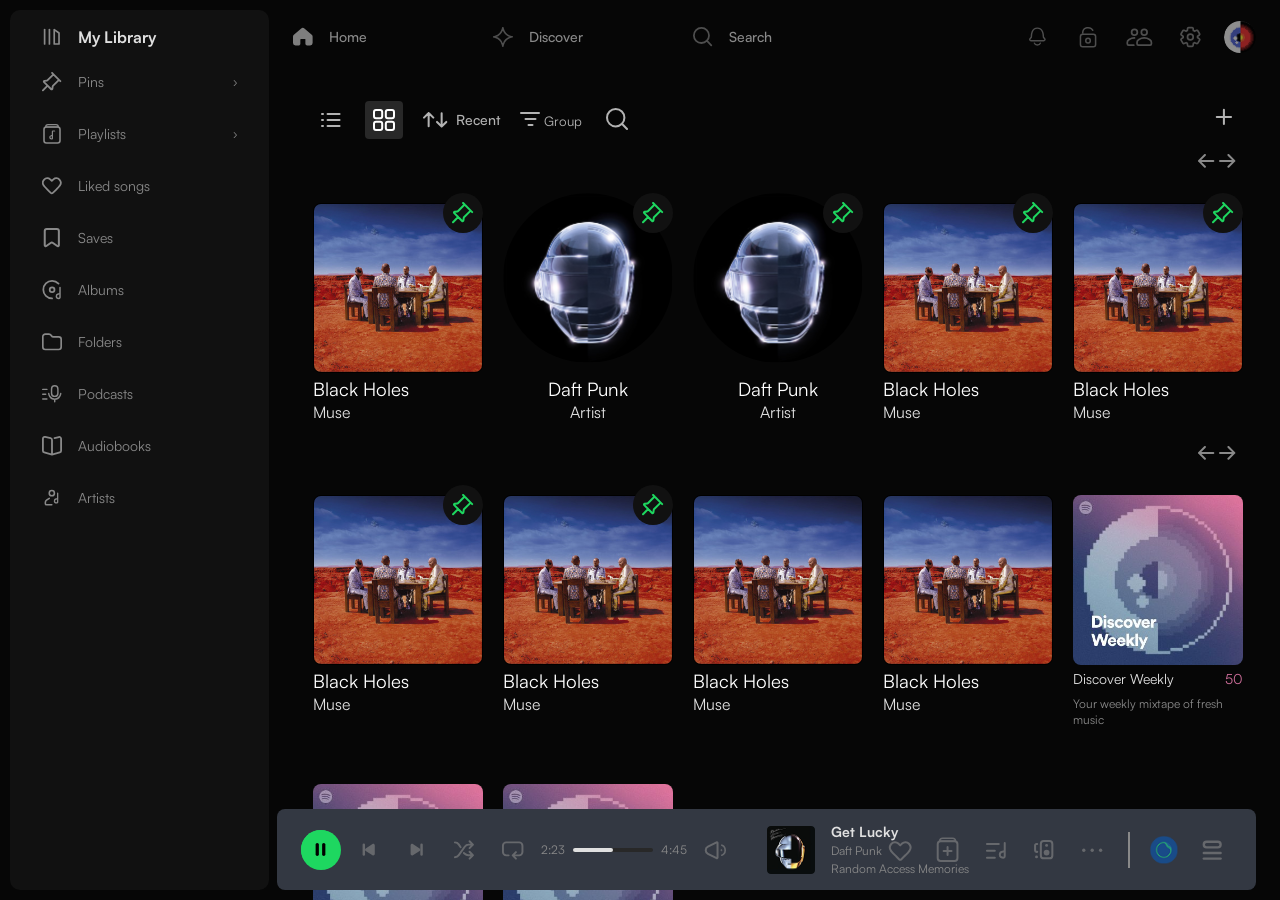
==== html/library.html @ 9feec608 "add library html and SCSS" ====
<!DOCTYPE html>
<html lang="en">
<head>
  <meta charset="UTF-8">
  <meta name="viewport" content="width=device-width, initial-scale=1.0">
  <title>Spotify</title>
  <link rel="stylesheet" href="../css/main.css">
</head>
<body>

  <!-- App Wrapper -->
  <div class="app-wrapper">

    <!-- Sidebar -->
    <aside class="sidebar">
      <div class="sidebar-header">
        <div class="sidebar-header__left">
          <img src="../assets/icons/mylibrary.svg" alt="" class="sidebar-header__icon">
          <span class="sidebar-title">My Library</span>
        </div>
        <div class="sidebar-header__actions">
          <button class="sidebar-header__btn" aria-label="More">···</button>
          <button class="sidebar-header__btn" aria-label="Add">+</button>
        </div>
      </div>
      <nav class="sidebar-nav">
        <ul class="sidebar-list">
          <li class="sidebar-item">
            <a href="#" class="sidebar-link">
              <img src="../assets/icons/pins.svg" alt="" class="sidebar-link__icon">
              <span class="sidebar-link__text">Pins</span>
              <span class="sidebar-link__arrow">›</span>
            </a>
          </li>
          <li class="sidebar-item">
            <details class="sidebar-dropdown">
              <summary class="sidebar-link">
                <img src="../assets/icons/playlists.svg" alt="" class="sidebar-link__icon">
                <span class="sidebar-link__text">Playlists</span>
                <span class="sidebar-link__arrow">›</span>
              </summary>
              <ul class="sidebar-sublist">
                <li class="sidebar-subitem">
                  <a href="#" class="sidebar-sublink">
                    <img src="../assets/icons/playlists.svg" alt="" class="sidebar-link__icon">
                    <span>Chill stuff</span>
                  </a>
                </li>
                <li class="sidebar-subitem">
                  <a href="#" class="sidebar-sublink">
                    <img src="../assets/icons/playlists.svg" alt="" class="sidebar-link__icon">
                    <span>Rock n Roll</span>
                  </a>
                </li>
                <li class="sidebar-subitem">
                  <a href="#" class="sidebar-sublink">
                    <img src="../assets/icons/playlists.svg" alt="" class="sidebar-link__icon">
                    <span>The Jux Box</span>
                  </a>
                </li>
                <li class="sidebar-subitem">
                  <a href="#" class="sidebar-sublink">
                    <img src="../assets/icons/playlists.svg" alt="" class="sidebar-link__icon">
                    <span>Selected Linkin Park</span>
                  </a>
                </li>
                <li class="sidebar-subitem">
                  <a href="#" class="sidebar-sublink">
                    <img src="../assets/icons/playlists.svg" alt="" class="sidebar-link__icon">
                    <span>Vibe</span>
                  </a>
                </li>
              </ul>
            </details>
          </li>
          <li class="sidebar-item">
            <a href="liked.songs.html" class="sidebar-link">
              <img src="../assets/icons/likedsongs.svg" alt="" class="sidebar-link__icon">
              <span class="sidebar-link__text">Liked songs</span>
            </a>
          </li>
          <li class="sidebar-item">
            <a href="#" class="sidebar-link">
              <img src="../assets/icons/saves.svg" alt="" class="sidebar-link__icon">
              <span class="sidebar-link__text">Saves</span>
            </a>
          </li>
          <li class="sidebar-item">
            <a href="#" class="sidebar-link">
              <img src="../assets/icons/albums.svg" alt="" class="sidebar-link__icon">
              <span class="sidebar-link__text">Albums</span>
            </a>
          </li>
          <li class="sidebar-item">
            <a href="#" class="sidebar-link">
              <img src="../assets/icons/folders.svg" alt="" class="sidebar-link__icon">
              <span class="sidebar-link__text">Folders</span>
            </a>
          </li>
          <li class="sidebar-item">
            <a href="#" class="sidebar-link">
              <img src="../assets/icons/podcasts.svg" alt="" class="sidebar-link__icon">
              <span class="sidebar-link__text">Podcasts</span>
            </a>
          </li>
          <li class="sidebar-item">
            <a href="#" class="sidebar-link">
              <img src="../assets/icons/audiobooks.svg" alt="" class="sidebar-link__icon">
              <span class="sidebar-link__text">Audiobooks</span>
            </a>
          </li>
          <li class="sidebar-item">
            <a href="#" class="sidebar-link">
              <img src="../assets/icons/artists.svg" alt="" class="sidebar-link__icon">
              <span class="sidebar-link__text">Artists</span>
            </a>
          </li>
        </ul>
      </nav>
    </aside>

    <!-- Main Area -->
    <div class="main-area">

      <!-- Top Header -->
      <header class="top-header">
        <nav class="header-nav">
          <a href="../index.html" class="header-nav__link">
            <img src="../assets/icons/home-active.svg" alt="" class="header-nav__icon">
            <span class="header-nav__text">Home</span>
          </a>
          <a href="discover.html" class="header-nav__link">
            <img src="../assets/icons/discover.svg" alt="" class="header-nav__icon">
            <span class="header-nav__text">Discover</span>
          </a>
          <a href="search.html" class="header-nav__link">
            <img src="../assets/icons/search.svg" alt="" class="header-nav__icon">
            <span class="header-nav__text">Search</span>
          </a>
        </nav>
        <div class="header-actions">
          <button class="header-actions__btn" aria-label="Notifications">
            <img src="../assets/icons/notification.svg" alt="">
          </button>
          <button class="header-actions__btn header-actions__btn--lock" aria-label="Lock">
            <img src="../assets/icons/lock.svg" alt="">
          </button>
          <button class="header-actions__btn" aria-label="Friends">
            <img src="../assets/icons/friends.svg" alt="">
          </button>
          <button class="header-actions__btn" aria-label="Settings">
            <img src="../assets/icons/settings.svg" alt="">
          </button>
          <button class="header-actions__btn header-actions__btn--avatar" aria-label="Profile">
            <img src="../assets/icons/avatar.png" alt="Profile" class="header-avatar">
          </button>
        </div>
      </header>

      <!-- Main Content -->
      <main class="main-content">
        <section class="library_section-wrapper">
            <div class="playlist-nav-bar">
                <div class="nav-group-left">
                    <button class="nav-btn">
                        <svg width="20" height="14" viewBox="0 0 20 14" fill="none" xmlns="http://www.w3.org/2000/svg">
                        <path d="M6.58398 13H18.584" stroke="currentColor" stroke-width="2" stroke-linecap="round"/>
                        <path d="M1 13H2" stroke="currentColor" stroke-width="2" stroke-linecap="round"/>
                        <path d="M6.58398 7H18.584" stroke="currentColor" stroke-width="2" stroke-linecap="round"/>
                        <path d="M1 7H2" stroke="currentColor" stroke-width="2" stroke-linecap="round"/>
                        <path d="M6.58398 1H18.584" stroke="currentColor" stroke-width="2" stroke-linecap="round"/>
                        <path d="M1 1H2" stroke="currentColor" stroke-width="2" stroke-linecap="round"/>
                        </svg>
                    </button>
                    
                    <button class="nav-btn active">
                        <svg width="22" height="22" viewBox="0 0 22 22" fill="none" xmlns="http://www.w3.org/2000/svg">
                        <rect width="8.18182" height="8.18182" rx="2" transform="matrix(1 0 0 -1 1 21)" stroke="currentColor" stroke-width="2"/>
                        <rect width="8.18182" height="8.18182" rx="2" transform="matrix(1 0 0 -1 1 9.18176)" stroke="currentColor" stroke-width="2"/>
                        <rect width="8.18182" height="8.18182" rx="2" transform="matrix(1 0 0 -1 12.8184 21)" stroke="currentColor" stroke-width="2"/>
                        <rect width="8.18182" height="8.18182" rx="2" transform="matrix(1 0 0 -1 12.8184 9.18176)" stroke="currentColor" stroke-width="2"/>
                        </svg>
                    </button>

                    <button class="nav-btn-text">
                            <svg width="25" height="16" viewBox="0 0 25 16" fill="none" xmlns="http://www.w3.org/2000/svg">
                            <path d="M5.65327 14.2864L5.65327 1.01023M5.65327 1.01023L10.2964 5.65335M5.65327 1.01023L1.01015 5.65335" stroke="currentColor" stroke-width="2.02054" stroke-linecap="round" stroke-linejoin="round"/>
                            <path d="M18.6534 1.28638L18.6534 14.5625M18.6534 14.5625L14.0103 9.9194M18.6534 14.5625L23.2965 9.9194" stroke="currentColor" stroke-width="2.02054" stroke-linecap="round" stroke-linejoin="round"/>
                            </svg>
                        <span>Recent</span>
                    </button>

                <div class="filter-dropdown-container">
                <button class="filter-trigger" onclick="this.nextElementSibling.classList.toggle('show')">
                    <svg width="20" height="14" viewBox="0 0 20 14" fill="none">
                        <path d="M19 1L1 1" stroke="currentColor" stroke-width="2" stroke-linecap="round"/>
                        <path d="M15.4922 7L5.49219 7" stroke="currentColor" stroke-width="2" stroke-linecap="round"/>
                        <path d="M12.4922 13H8.49219" stroke="currentColor" stroke-width="2" stroke-linecap="round"/>
                    </svg>
                    <span>Group</span>
                </button>

                <div class="filter-dropdown-menu">
                    <ul class="filter-list">
                        <li class="filter-item active">All</li>
                        <li class="filter-item">Songs</li>
                        <li class="filter-item">Playlists</li>
                        <li class="filter-item">Albums</li>
                        <li class="filter-item">Artists</li>
                        <li class="filter-item">Folders</li>
                        <li class="filter-item">Podcasts</li>
                        <li class="filter-item">Audiobooks</li>
                    </ul>
                    
                    <div class="dropdown-divider"></div>
                    
                        <div class="group-section">
                            <span class="group-label">Group</span>
                            <label class="switch">
                                <input type="checkbox" id="group-checkbox">
                                <span class="slider"></span>
                            </label>
                        </div>
                    </div>
                </div>

                    <button class="nav-btn">
                        <svg width="23" height="23" viewBox="0 0 23 23" fill="none" xmlns="http://www.w3.org/2000/svg">
                        <path d="M15.9158 15.7929C17.4535 14.2244 18.4016 12.0759 18.4016 9.70591C18.4016 4.90343 14.5084 1.01025 9.70591 1.01025C4.90343 1.01025 1.01025 4.90343 1.01025 9.70591C1.01025 14.5084 4.90343 18.4016 9.70591 18.4016C12.1384 18.4016 14.3377 17.4027 15.9158 15.7929ZM15.9158 15.7929L21.0103 21.0103" stroke="currentColor" stroke-width="2.02054" stroke-linecap="round"/>
                        </svg>
                    </button>
                </div>

                <div class="nav-group-right">
                    <svg width="24" height="24" viewBox="0 0 24 24" fill="none" xmlns="http://www.w3.org/2000/svg">
                    <path d="M11.9059 4.76246V11.9061M11.9059 19.0498V11.9061M11.9059 11.9061L4.76221 11.9061M11.9059 11.9061H19.0496" stroke="currentColor" stroke-width="2.02054" stroke-linecap="round" stroke-linejoin="round"/>
                    </svg>
                </div>
            </div>
            <!-- FIRST ROW -->
                    
             <div class="section-header library-scroll">
                
                <div class="section__controls">
                     <button class="arrow" onclick="document.getElementById('first-row').scrollBy({left:-600, behavior:'smooth'})">
                        <svg class="arrow" width="17" height="14" viewBox="0 0 17 14" fill="none" xmlns="http://www.w3.org/2000/svg">
                            <path d="M15.3224 6.90363L1.01029 6.90363M1.01029 6.90363L6.90353 12.7969M1.01029 6.90363L6.90353 1.01039" stroke="currentColor" stroke-width="2.02054" stroke-linecap="round" stroke-linejoin="round"/>
                        </svg>
                    </button>
                    <button class="arrow" onclick="document.getElementById('first-row').scrollBy({left:600, behavior:'smooth'})">
                        <svg class="arrow" width="17" height="14" viewBox="0 0 17 14" fill="none" xmlns="http://www.w3.org/2000/svg">
                            <path d="M1.01025 6.90301H15.3224M15.3224 6.90301L9.42917 1.00977M15.3224 6.90301L9.42917 12.7963" stroke="currentColor" stroke-width="2.02054" stroke-linecap="round" stroke-linejoin="round"/>
                        </svg>
                    </button>
                </div>
            </div>
          <div class="library_cards-wrapper" id="first-row">
                <div class="search_card-square">
                    <div class="x-mark">
                        <img src="../assets/icons/greenpin.svg" alt="">
                    </div>
                    <div class="hover-square"></div>
                    <img class="search_card-rectangle" src="../assets/images/muse.svg" alt="">
                    <div class="search_card-title-rec">
                        <h3 class="artist">Black Holes</h3>
                        <p>Muse</p>
                    </div>
                </div>
                <!--  -->
                <div class="search_card">
                    <div class="x-mark">
                        <img src="../assets/icons/greenpin.svg" alt="">
                    </div>
                    <img class="search_card-banner" src="../assets/images/daftpunk3.svg" alt="">
                    <div class="search_card-title">
                        <h3 class="artist">Daft Punk</h3>
                        <p>Artist</p>
                    </div>
                </div>
                <!--  -->
                <div class="search_card">
                    <div class="x-mark">
                        <img src="../assets/icons/greenpin.svg" alt="">
                    </div>
                    <img class="search_card-banner" src="../assets/images/daftpunk3.svg" alt="">
                    <div class="search_card-title">
                        <h3 class="artist">Daft Punk</h3>
                        <p>Artist</p>
                    </div>
                </div>
                <!--  -->
                 <div class="search_card-square">
                    <div class="x-mark">
                        <img src="../assets/icons/greenpin.svg" alt="">
                    </div>
                    <div class="hover-square"></div>
                    <img class="search_card-rectangle" src="../assets/images/muse.svg" alt="">
                    <div class="search_card-title-rec">
                        <h3 class="artist">Black Holes</h3>
                        <p>Muse</p>
                    </div>
                </div>
                <!--  -->
                <div class="search_card-square">
                    <div class="x-mark">
                        <img src="../assets/icons/greenpin.svg" alt="">
                    </div>
                    <div class="hover-square"></div>
                    <img class="search_card-rectangle" src="../assets/images/muse.svg" alt="">
                    <div class="search_card-title-rec">
                        <h3 class="artist">Black Holes</h3>
                        <p>Muse</p>
                    </div>
                </div>
                <!--  -->
                <div class="search_card-square">
                    <div class="x-mark">
                        <img src="../assets/icons/greenpin.svg" alt="">
                    </div>
                    <div class="hover-square"></div>
                    <img class="search_card-rectangle" src="../assets/images/muse.svg" alt="">
                    <div class="search_card-title-rec">
                        <h3 class="artist">Black Holes</h3>
                        <p>Muse</p>
                    </div>
                </div>
                <!--  -->
                <div class="search_card-square">
                    <div class="x-mark">
                        <img src="../assets/icons/greenpin.svg" alt="">
                    </div>
                    <div class="hover-square"></div>
                    <img class="search_card-rectangle" src="../assets/images/muse.svg" alt="">
                    <div class="search_card-title-rec">
                        <h3 class="artist">Black Holes</h3>
                        <p>Muse</p>
                    </div>
                </div>
                <!--  -->
                 <div class="search_card-square">
                    <div class="x-mark">
                        <img src="../assets/icons/greenpin.svg" alt="">
                    </div>
                    <div class="hover-square"></div>
                    <img class="search_card-rectangle" src="../assets/images/muse.svg" alt="">
                    <div class="search_card-title-rec">
                        <h3 class="artist">Black Holes</h3>
                        <p>Muse</p>
                    </div>
                </div>
                <!--  -->
            </div>
            <!-- ROW END -->

                  <!-- SECOND ROW -->
                    <div class="section-header library-scroll">
                
                <div class="section__controls">
                     <button class="arrow" onclick="document.getElementById('second-row').scrollBy({left:-600, behavior:'smooth'})">
                        <svg class="arrow" width="17" height="14" viewBox="0 0 17 14" fill="none" xmlns="http://www.w3.org/2000/svg">
                            <path d="M15.3224 6.90363L1.01029 6.90363M1.01029 6.90363L6.90353 12.7969M1.01029 6.90363L6.90353 1.01039" stroke="currentColor" stroke-width="2.02054" stroke-linecap="round" stroke-linejoin="round"/>
                        </svg>
                    </button>
                    <button class="arrow" onclick="document.getElementById('second-row').scrollBy({left:600, behavior:'smooth'})">
                        <svg class="arrow" width="17" height="14" viewBox="0 0 17 14" fill="none" xmlns="http://www.w3.org/2000/svg">
                            <path d="M1.01025 6.90301H15.3224M15.3224 6.90301L9.42917 1.00977M15.3224 6.90301L9.42917 12.7963" stroke="currentColor" stroke-width="2.02054" stroke-linecap="round" stroke-linejoin="round"/>
                        </svg>
                    </button>
                </div>
            </div>
          <div class="library_cards-wrapper" id="second-row">
                <div class="search_card-square">
                    <div class="x-mark">
                        <img src="../assets/icons/greenpin.svg" alt="">
                    </div>
                    <div class="hover-square"></div>
                    <img class="search_card-rectangle" src="../assets/images/muse.svg" alt="">
                    <div class="search_card-title-rec">
                        <h3 class="artist">Black Holes</h3>
                        <p>Muse</p>
                    </div>
                </div>
                <!--  -->
                <div class="search_card-square">
                    <div class="x-mark">
                        <img src="../assets/icons/greenpin.svg" alt="">
                    </div>
                    <div class="hover-square"></div>
                    <img class="search_card-rectangle" src="../assets/images/muse.svg" alt="">
                    <div class="search_card-title-rec">
                        <h3 class="artist">Black Holes</h3>
                        <p>Muse</p>
                    </div>
                </div>
                <!--  -->
                 <div class="search_card-square">
                    <div class="hover-square"></div>
                    <img class="search_card-rectangle" src="../assets/images/muse.svg" alt="">
                    <div class="search_card-title-rec">
                        <h3 class="artist">Black Holes</h3>
                        <p>Muse</p>
                    </div>
                </div>
                <!--  -->
                 <div class="search_card-square">
                    <div class="hover-square"></div>
                    <img class="search_card-rectangle" src="../assets/images/muse.svg" alt="">
                    <div class="search_card-title-rec">
                        <h3 class="artist">Black Holes</h3>
                        <p>Muse</p>
                    </div>
                </div>
                <!--  -->
                 <div class="card_wrapper home-card">
                    <div class="second"></div>
                    <div class="third"></div>
                    <div class="card_banner">
                        <img src="../assets/images/home/discover.svg" alt="">
                    </div>
                    <div class="card_content">
                        <div class="content_header">
                            <h4 class="card_title">Discover Weekly</h4>
                            <h4 class="card_number"  style="color: #CE6E9A;">50</h4>
                        </div>
                        <p class="card_text">Your weekly mixtape of fresh music</p>
                    </div>
                 </div>
                 <!--  -->
                 <div class="card_wrapper home-card">
                    <div class="second"></div>
                    <div class="third"></div>
                    <div class="card_banner">
                        <img src="../assets/images/home/discover.svg" alt="">
                    </div>
                    <div class="card_content">
                        <div class="content_header">
                            <h4 class="card_title">Discover Weekly</h4>
                            <h4 class="card_number"  style="color: #CE6E9A;">50</h4>
                        </div>
                        <p class="card_text">Your weekly mixtape of fresh music</p>
                    </div>
                 </div>
                 <!--  -->
                 <div class="card_wrapper home-card">
                    <div class="second"></div>
                    <div class="third"></div>
                    <div class="card_banner">
                        <img src="../assets/images/home/discover.svg" alt="">
                    </div>
                    <div class="card_content">
                        <div class="content_header">
                            <h4 class="card_title">Discover Weekly</h4>
                            <h4 class="card_number"  style="color: #CE6E9A;">50</h4>
                        </div>
                        <p class="card_text">Your weekly mixtape of fresh music</p>
                    </div>
                 </div>
                 <!--  -->
                 <div class="card_wrapper home-card">
                    <div class="second"></div>
                    <div class="third"></div>
                    <div class="card_banner">
                        <img src="../assets/images/home/discover.svg" alt="">
                    </div>
                    <div class="card_content">
                        <div class="content_header">
                            <h4 class="card_title">Discover Weekly</h4>
                            <h4 class="card_number"  style="color: #CE6E9A;">50</h4>
                        </div>
                        <p class="card_text">Your weekly mixtape of fresh music</p>
                    </div>
                 </div>
                 <!--  -->
        
            </div>
            <!-- ROW END -->


                  <!-- THIRD  ROW -->
          <div class="library_cards-wrapper">

                 <div class="card_wrapper home-card">
                    <div class="second"></div>
                    <div class="third"></div>
                    <div class="card_banner">
                        <img src="../assets/images/home/discover.svg" alt="">
                    </div>
                    <div class="card_content">
                        <div class="content_header">
                            <h4 class="card_title">Discover Weekly</h4>
                            <h4 class="card_number"  style="color: #CE6E9A;">50</h4>
                        </div>
                        <p class="card_text">Your weekly mixtape of fresh music</p>
                    </div>
                 </div>
                 <!--  -->
                 <div class="card_wrapper home-card">
                    <div class="second"></div>
                    <div class="third"></div>
                    <div class="card_banner">
                        <img src="../assets/images/home/discover.svg" alt="">
                    </div>
                    <div class="card_content">
                        <div class="content_header">
                            <h4 class="card_title">Discover Weekly</h4>
                            <h4 class="card_number"  style="color: #CE6E9A;">50</h4>
                        </div>
                        <p class="card_text">Your weekly mixtape of fresh music</p>
                    </div>
                 </div>
                 <!--  -->
        
            </div>
            <!-- ROW END -->
        </section>
    

  <!-- Bottom Player -->
  <footer class="player">
    <!-- CENTER visually: Track Info -->
    <div class="player-left">
      <img src="../assets/images/get-lucky.png" alt="Get Lucky" class="player-cover">
      <div class="player-track">
        <span class="player-track__title">Get Lucky</span>
        <span class="player-track__artist">Daft Punk</span>
        <span class="player-track__album">Random Access Memories</span>
      </div>
    </div>

    <!-- LEFT visually: Controls + Progress -->
    <div class="player-center">
      <div class="player-controls">
        <button class="player-btn player-btn--play" aria-label="Pause">
          <img src="../assets/icons/pause.svg" alt="">
        </button>
        <button class="player-btn" aria-label="Previous">
          <img src="../assets/icons/previous-song.svg" alt="">
        </button>
        <button class="player-btn" aria-label="Next">
          <img src="../assets/icons/next-song.svg" alt="">
        </button>
        <button class="player-btn" aria-label="Shuffle">
          <img src="../assets/icons/shuffle.svg" alt="">
        </button>
        <button class="player-btn" aria-label="Repeat">
          <img src="../assets/icons/repeat.svg" alt="">
        </button>
      </div>
      <div class="player-progress">
        <span class="player-progress__time">2:23</span>
        <div class="player-progress__bar">
          <div class="player-progress__fill"></div>
        </div>
        <span class="player-progress__time">4:45</span>
        <button class="player-btn" aria-label="Volume">
          <img src="../assets/icons/sound.svg" alt="">
        </button>
      </div>
    </div>

    <!-- RIGHT visually: Actions -->
    <div class="player-right">
      <button class="player-btn" aria-label="Like">
        <img src="../assets/icons/pc-like.svg" alt="">
      </button>
      <button class="player-btn" aria-label="Add">
        <img src="../assets/icons/pc-playlist.svg" alt="">
      </button>
      <button class="player-btn" aria-label="Lyrics">
        <img src="../assets/icons/pc-lyrics.svg" alt="">
      </button>
      <button class="player-btn" aria-label="Device">
        <img src="../assets/icons/speaker.svg" alt="">
      </button>
      <button class="player-btn" aria-label="More">
        <img src="../assets/icons/pc-playing-more.svg" alt="">
      </button>
      <div class="dj-section">
        <!-- Closed state: standalone DJ toggle -->
        <label for="dj-toggle" class="player-btn dj-toggle__btn" aria-label="DJ">
          <img src="../assets/icons/DJ.png" alt="">
        </label>
        <!-- Open state: panel with controls + DJ icon inside -->
        <div class="dj-panel">
          <button class="player-btn" aria-label="Skip">
            <img src="../assets/icons/dj-skip.svg" alt="">
          </button>
          <button class="player-btn" aria-label="Like">
            <img src="../assets/icons/like.svg" alt="">
          </button>
          <button class="player-btn" aria-label="Dislike">
            <img src="../assets/icons/dislike.svg" alt="">
          </button>
          <label for="dj-toggle" class="player-btn" aria-label="Disconnect">
            <img src="../assets/icons/turn-off.svg" alt="">
          </label>
          <img src="../assets/icons/DJ.png" alt="" class="dj-panel__dj-icon">
        </div>
        <button class="player-btn" aria-label="Queue">
          <img src="../assets/icons/pc-queue.svg" alt="">
        </button>
      </div>
    </div>
  </footer>
<script>
    // ვუსმენთ ნებისმიერ კლიკს მთლიან დოკუმენტზე
    document.addEventListener('click', function(event) {
        const filterContainer = document.querySelector('.filter-dropdown-container');
        const filterMenu = document.querySelector('.filter-dropdown-menu');
        
        // ვამოწმებთ: თუ მენიუ არსებობს და კლიკი არ მომხდარა ფილტრის კონტეინერის შიგნით
        if (filterContainer && !filterContainer.contains(event.target)) {
            // მაშინ წავუშალოთ 'show' კლასი (რაც მას დამალავს)
            filterMenu.classList.remove('show');
        }
    });
</script>
</body>
</html>
---- css/main.css ----
@charset "UTF-8";
@font-face {
  font-family: "Satoshi";
  src: url("../assets/fonts/Satoshi-Regular.woff2") format("woff2");
  font-weight: 400;
  font-style: normal;
}
@font-face {
  font-family: "Satoshi";
  src: url("../assets/fonts/Satoshi-Medium.woff2") format("woff2");
  font-weight: 500;
  font-style: normal;
}
@font-face {
  font-family: "Satoshi";
  src: url("../assets/fonts/Satoshi-Bold.woff2") format("woff2");
  font-weight: 700;
  font-style: normal;
}
@font-face {
  font-family: "Satoshi";
  src: url("../assets/fonts/Satoshi-Black.woff2") format("woff2");
  font-weight: 900;
  font-style: normal;
}
*,
*::before,
*::after {
  margin: 0;
  padding: 0;
  box-sizing: border-box;
}

html {
  font-size: 16px;
  scroll-behavior: smooth;
}

body {
  font-family: "Satoshi", "Helvetica Neue", Arial, sans-serif;
  background-color: #060606;
  color: #e0e0e0;
  min-height: 100vh;
  overflow-x: hidden;
}

a {
  text-decoration: none;
  color: inherit;
}

ul,
ol {
  list-style: none;
}

img {
  max-width: 100%;
  display: block;
}

button {
  border: none;
  background: none;
  cursor: pointer;
  font-family: "Satoshi", "Helvetica Neue", Arial, sans-serif;
  color: inherit;
}

input {
  border: none;
  outline: none;
  font-family: "Satoshi", "Helvetica Neue", Arial, sans-serif;
}

.app-wrapper {
  display: flex;
  height: 100vh;
  overflow: hidden;
  background-color: #060606;
}

.sidebar {
  width: 259px;
  height: 100%;
  flex-shrink: 0;
}

.main-area {
  display: flex;
  flex-direction: column;
  flex: 1;
  height: 100%;
  overflow: hidden;
  padding-top: 10px;
}

.main-content {
  flex: 1;
  overflow-y: auto;
  padding: 24px;
  padding-bottom: 81px;
}

.sidebar {
  width: 259px;
  height: calc(100vh - 20px);
  background-color: #111111;
  display: flex;
  flex-direction: column;
  flex-shrink: 0;
  padding: 0 16px 16px;
  border-radius: 10px;
  margin: 10px 0 10px 10px;
  overflow-y: auto;
}

.sidebar-header {
  display: flex;
  align-items: center;
  justify-content: space-between;
  height: 54px;
  padding: 0 16px;
}
.sidebar-header__left {
  display: flex;
  align-items: center;
  gap: 16px;
  color: #e0e0e0;
  font-weight: 700;
  font-size: 16px;
  cursor: pointer;
  text-decoration: none;
}
.sidebar-header__left:hover {
  color: #fff;
}
.sidebar-header__icon {
  width: 20px;
  height: 20px;
}
.sidebar-header__actions {
  display: flex;
  align-items: center;
  gap: 16px;
  opacity: 0;
  transition: opacity 0.2s ease;
}
.sidebar-header__btn {
  color: #898989;
  font-size: 16px;
  padding: 4px;
}
.sidebar-header__btn:hover {
  color: #e0e0e0;
}
.sidebar-header:hover .sidebar-header__actions {
  opacity: 1;
}

.sidebar-list {
  display: flex;
  flex-direction: column;
  gap: 16px;
}

.sidebar-link {
  display: flex;
  align-items: center;
  gap: 16px;
  padding: 8px 16px;
  border-radius: 8px;
  color: #898989;
  font-size: 14px;
  transition: all 0.2s ease;
}
.sidebar-link__icon {
  width: 20px;
  height: 20px;
  flex-shrink: 0;
}
.sidebar-link__text {
  flex: 1;
}
.sidebar-link__arrow {
  margin-left: auto;
  font-size: 12px;
}
.sidebar-link:hover {
  color: #e0e0e0;
  background-color: #282828;
}

.sidebar-item--active {
  color: #e0e0e0;
  background-color: #282828;
}

.sidebar-dropdown summary {
  list-style: none;
}
.sidebar-dropdown summary::-webkit-details-marker {
  display: none;
}
.sidebar-dropdown[open] .sidebar-link__arrow {
  transform: rotate(90deg);
  transition: transform 0.2s ease;
}
.sidebar-dropdown .sidebar-link__arrow {
  transition: transform 0.2s ease;
}

.sidebar-sublist {
  display: flex;
  flex-direction: column;
  gap: 4px;
  padding-left: 24px;
  margin-top: 4px;
}

.sidebar-sublink {
  display: flex;
  align-items: center;
  gap: 16px;
  padding: 4px 16px;
  border-radius: 8px;
  color: #898989;
  font-size: 14px;
  transition: all 0.2s ease;
}
.sidebar-sublink:hover {
  color: #e0e0e0;
  background-color: #282828;
}

.top-header {
  display: flex;
  align-items: center;
  justify-content: space-between;
  height: 54px;
  padding: 0 24px 0 8px;
  background-color: #060606;
  flex-shrink: 0;
  position: sticky;
  top: 0;
  z-index: 10;
}

.header-nav {
  display: flex;
  align-items: center;
  gap: 4px;
}
.header-nav__link {
  display: flex;
  align-items: center;
  gap: 16px;
  padding: 8px 16px;
  border-radius: 8px;
  color: #898989;
  font-size: 14px;
  font-weight: 500;
  transition: all 0.2s ease;
  width: 196px;
  height: 46px;
}
.header-nav__link:hover {
  color: #e0e0e0;
}
.header-nav__link:hover .header-nav__icon {
  opacity: 0.88;
}
.header-nav__link--active {
  color: #e0e0e0;
  background-color: #111111;
}
.header-nav__icon {
  width: 20px;
  height: 20px;
  opacity: 0.55;
  transition: opacity 0.2s ease;
}

.header-actions {
  display: flex;
  align-items: center;
  gap: 16px;
}
.header-actions__btn {
  display: flex;
  align-items: center;
  justify-content: center;
  width: 35px;
  height: 35px;
  border-radius: 50%;
  color: #898989;
  transition: all 0.2s ease;
}
.header-actions__btn img {
  width: 35px;
  height: 35px;
  opacity: 0.55;
  transition: opacity 0.2s ease;
}
.header-actions__btn:hover img {
  opacity: 0.88;
}
.header-actions__btn--avatar {
  width: 32px;
  height: 32px;
  padding: 0;
  overflow: hidden;
}
.header-actions__btn--lock:active img, .header-actions__btn--lock:focus img {
  filter: invert(68%) sepia(71%) saturate(529%) hue-rotate(96deg) brightness(96%) contrast(96%);
}

.header-avatar {
  width: 32px;
  height: 32px;
  border-radius: 50%;
  -o-object-fit: cover;
     object-fit: cover;
}

.player {
  position: fixed;
  bottom: 10px;
  left: calc(259px + 10px + 8px);
  right: 24px;
  height: 81px;
  background-color: #333842;
  border-radius: 8px;
  display: flex;
  align-items: center;
  padding: 0 24px;
  gap: 32px;
  z-index: 100;
}

.player-center {
  order: -1;
  display: flex;
  flex-direction: row;
  align-items: center;
  gap: 8px;
  flex: 2;
}

.player-left {
  display: flex;
  align-items: center;
  gap: 16px;
  flex: 1;
}

.player-right {
  display: flex;
  align-items: center;
  gap: 8px;
  flex: 1;
  min-width: 0;
  justify-content: flex-end;
  overflow: visible;
}

.player-controls {
  display: flex;
  align-items: center;
  gap: 8px;
  flex-shrink: 0;
}

.player-btn {
  display: flex;
  align-items: center;
  justify-content: center;
  color: #898989;
  transition: all 0.2s ease;
  width: 40px;
  height: 40px;
  flex-shrink: 0;
}
.player-btn img {
  width: 40px;
  height: 40px;
  opacity: 0.6;
  transition: opacity 0.2s ease;
}
.player-btn:hover img {
  opacity: 1;
}
.player-btn--play {
  width: 40px;
  height: 40px;
  border-radius: 50%;
  background-color: #1ed760;
  color: #000;
}
.player-btn--play img {
  opacity: 1;
}
.player-btn--play:hover {
  transform: scale(1.05);
  background-color: #1fdf64;
}
.player-btn--separator {
  margin-left: 8px;
  padding-left: 8px;
  border-left: 1px solid #202020;
  width: auto;
}

.player-cover {
  width: 48px;
  height: 48px;
  border-radius: 4px;
  -o-object-fit: cover;
     object-fit: cover;
  flex-shrink: 0;
}

.player-track {
  display: flex;
  flex-direction: column;
  gap: 2px;
  min-width: 0;
}
.player-track__title {
  font-size: 14px;
  font-weight: 600;
  color: #e0e0e0;
  overflow: hidden;
  white-space: nowrap;
  text-overflow: ellipsis;
}
.player-track__artist {
  font-size: 12px;
  color: #898989;
  overflow: hidden;
  white-space: nowrap;
  text-overflow: ellipsis;
}
.player-track__album {
  font-size: 12px;
  color: #898989;
  overflow: hidden;
  white-space: nowrap;
  text-overflow: ellipsis;
}

.player-progress {
  display: flex;
  align-items: center;
  gap: 8px;
  flex: 1;
}
.player-progress__bar {
  flex: 1;
  height: 4px;
  background-color: #282828;
  border-radius: 50px;
  cursor: pointer;
}
.player-progress__bar:hover .player-progress__fill {
  background-color: #1ed760;
}
.player-progress__fill {
  height: 100%;
  width: 50%;
  background-color: #e0e0e0;
  border-radius: 50px;
  transition: width 0.1s linear;
}
.player-progress__time {
  font-size: 12px;
  color: #898989;
  flex-shrink: 0;
}

.dj-toggle__input {
  display: none;
}

.dj-section {
  position: relative;
  display: flex;
  align-items: center;
  gap: 8px;
  flex-shrink: 0;
  padding-left: 16px;
  margin-left: 8px;
}
.dj-section::before {
  content: "";
  position: absolute;
  left: 0;
  top: 50%;
  transform: translateY(-50%);
  width: 2px;
  height: 36px;
  background-color: #898989;
}

.dj-toggle__btn {
  width: auto;
}

.dj-panel {
  display: none;
  align-items: center;
  gap: 8px;
  background-color: rgba(9, 89, 183, 0.2);
  border-radius: 50px;
  padding: 8px 16px;
}

.dj-panel__dj-icon {
  width: 40px;
  height: 40px;
  -o-object-fit: contain;
     object-fit: contain;
  flex-shrink: 0;
}

.dj-toggle__input:checked ~ .player .dj-panel {
  display: flex;
}

.dj-toggle__input:checked ~ .player .dj-toggle__btn {
  display: none;
}

.player-volume {
  width: 80px;
}
.player-volume__bar {
  height: 4px;
  background-color: #282828;
  border-radius: 50px;
  cursor: pointer;
}
.player-volume__fill {
  height: 100%;
  width: 70%;
  background-color: #e0e0e0;
  border-radius: 50px;
}

.cards-wrapper {
  display: flex;
  gap: 12px;
  overflow-x: auto;
  overflow-y: hidden;
  flex-shrink: 0;
  flex-grow: 0;
}

.card_wrapper {
  flex-shrink: 0;
  margin-top: 15px;
  width: 170px;
  height: 254px;
  overflow: hidden;
  position: relative;
  transition: transform 0.3s ease;
}
.card_wrapper:hover {
  transform: scale(1.05);
}
.card_wrapper:hover .second {
  opacity: 1;
}
.card_wrapper:hover .third {
  opacity: 1;
}

.card_banner {
  width: 170px;
  height: 170px;
  border-radius: 8px;
  overflow: hidden;
  margin-top: 15px;
  position: relative;
  z-index: 1;
}

.second {
  width: 154px;
  height: 170px;
  border-radius: 8px;
  background-color: rgba(206, 110, 154, 0.3);
  position: absolute;
  z-index: 0;
  top: 6px;
  left: 8px;
  opacity: 0;
  transition: opacity 0.3s ease, transform 0.3s ease;
}

.third {
  width: 133px;
  height: 170px;
  border-radius: 8px;
  background-color: rgba(206, 110, 154, 0.15);
  position: absolute;
  z-index: 0;
  top: 0px;
  left: 18.5px;
  opacity: 0;
  transition: opacity 0.3s ease, transform 0.3s ease;
}

.card_content {
  margin-top: 5px;
}

.content_header {
  display: flex;
  justify-content: space-between;
}

.card_title, .card_number {
  font-size: 14px;
  font-weight: 400;
  color: #E0E0E0;
}

.card_text {
  font-size: 12px;
  padding-top: 8px;
  font-weight: 400;
  color: #898989;
}

.section_header {
  display: flex;
  justify-content: space-between;
  align-items: center;
  margin-top: 30px;
}

.section_title {
  font-size: 20px;
  color: #E0E0E0;
}

.section_controls {
  display: flex;
  gap: 12px;
}

.arrow {
  color: #898989;
}
.arrow:hover {
  color: #E0E0E0;
}

.cards-wrapper::-webkit-scrollbar,
.search_card-wrapper::-webkit-scrollbar {
  display: none;
}

.cards-wrapper,
.search_card-wrapper {
  -ms-overflow-style: none;
  scrollbar-width: none;
}

@media (max-width: 390px) {
  .card_wrapper {
    height: 210px;
    width: 141px;
  }
}
.search_card-wrapper {
  display: flex;
  margin: 25px;
  gap: 30px;
}

.search_card {
  position: relative;
  background-color: transparent;
  width: 170px;
  height: 205px;
  text-align: center;
  -o-object-fit: cover;
     object-fit: cover;
  transition: transform 0.3s ease;
}
.search_card:hover {
  transform: scale(1.05);
}
.search_card:hover .search_card-banner {
  box-shadow: 0 8px 24px rgba(0, 0, 0, 0.6);
}

.search_card-square {
  position: relative;
  width: 170px;
  height: 230px;
  background-color: transparent;
  transition: transform 0.3s ease;
}
.search_card-square:hover {
  transform: scale(1.05);
}
.search_card-square:hover .search_card-rectangle {
  box-shadow: 0 8px 24px rgba(0, 0, 0, 0.6);
}
.search_card-square:hover .hover-square {
  opacity: 1;
}

.search_card-banner {
  border-radius: 50%;
  transition: box-shadow 0.3s ease;
}

.search_card-rectangle {
  position: absolute;
  top: 10px;
  width: 170px;
  height: 170px;
  border-radius: 8px;
  border: 1px solid black;
  transition: box-shadow 0.3s ease;
}

.x-mark {
  position: absolute;
  width: 40px;
  height: 40px;
  background-color: #111111;
  border-radius: 50%;
  display: flex;
  align-items: center;
  justify-content: center;
  z-index: 1;
  right: 0;
}

.hover-square {
  height: 170px;
  width: 145px;
  position: absolute;
  z-index: -1;
  margin-bottom: 6px;
  border-radius: 8px;
  left: 10px;
  background-color: rgba(98, 120, 177, 0.3);
  opacity: 0;
  transition: opacity 0.3s ease;
}

.search_card-title-rec {
  position: absolute;
  bottom: 0;
  z-index: 1;
  margin-top: 13px;
}

.search_card-title {
  margin-top: 13px;
  text-align: center;
}

.artist {
  color: #fff;
  font-weight: 400;
}

.section-cards {
  display: flex;
  overflow-x: auto;
  gap: 12px;
  padding: 10px;
}
.section-cards::-webkit-scrollbar {
  display: none;
}

.card_2-wrapper {
  flex-shrink: 0;
  flex-grow: 0;
  width: clamp(100px, 15vw, 170px);
  height: clamp(100px, 15vw, 170px);
}

.section-title {
  margin: 25px;
  color: #fff;
  font-weight: 600;
}

.section-cards {
  margin: 15px;
}

.section-header {
  display: flex;
  justify-content: space-between;
}

.card_2-wrapper {
  height: 170px;
  width: 170px;
  border-radius: 8px;
  position: relative;
  overflow: hidden;
  transition: transform 0.3s ease, background-color 0.3s ease;
  z-index: 1;
}
.card_2-wrapper:hover {
  transform: scale(1.03);
  background-color: #243d8a;
}
.card_2-wrapper:hover .card_2-banner {
  transform: rotate(20deg) scale(1.08);
}

.card_2-header {
  padding: 10px;
  font-size: 20px;
  color: #fff;
  position: relative;
  z-index: 2;
}

.card_2-banner {
  width: 104.27px;
  height: 104.27px;
  border-radius: 5px;
  -o-object-fit: cover;
     object-fit: cover;
  overflow: hidden;
  position: absolute;
  bottom: -10px;
  right: -10px;
  transform: rotate(30deg);
  box-shadow: -4px 4px 12px rgba(0, 0, 0, 0.5);
  transition: transform 0.4s ease;
  z-index: 1;
}

@media (max-width: 390px) {
  .card_2-wrapper {
    width: 170px;
    height: 100px;
  }
  .card_2-banner {
    bottom: -45px;
    right: -10px;
  }
}
.song-table {
  width: 100%;
  border-collapse: collapse;
  text-align: left;
  color: #898989;
}
.song-table .spacer-row {
  height: 16px;
  pointer-events: none;
}
.song-table th {
  padding: 8px 16px;
  font-weight: normal;
  font-size: 14px;
  border-bottom: 1px solid rgba(255, 255, 255, 0.1);
}
.song-table td {
  padding: 8px 16px;
  vertical-align: middle;
}
.song-table .col-index {
  width: 1%;
  text-align: center;
}
.song-table .col-title {
  width: 20%;
}
.song-table .col-album {
  width: 30%;
  font-size: 14px;
}
.song-table .col-duration {
  width: 20%;
}
.song-table .col-check {
  width: 60px;
  text-align: right;
}
.song-table .song_index {
  position: relative;
  width: 16px;
  height: 16px;
  margin: 0 auto;
  display: flex;
  align-items: center;
  justify-content: center;
}
.song-table .song_index .number {
  position: absolute;
  font-size: 16px;
  transition: opacity 0.2s ease;
}
.song-table .song_index .play-icon {
  position: absolute;
  opacity: 0;
  transition: opacity 0.2s ease;
}
.song-table .song_banner {
  display: flex;
  align-items: center;
  gap: 12px;
}
.song-table .song_banner .song_img {
  width: 40px;
  height: 40px;
  border-radius: 4px;
  -o-object-fit: cover;
     object-fit: cover;
}
.song-table .song_banner .song_title h3 {
  color: #fff;
  margin: 0;
  font-size: 16px;
  font-weight: 500;
}
.song-table .song_banner .song_title p {
  margin: 4px 0 0 0;
  font-size: 13px;
  color: #898989;
}
.song-table .duration-content {
  display: flex;
  align-items: center;
  justify-content: flex-start;
  gap: 16px;
}
.song-table .duration-content p {
  margin: 0;
  font-size: 14px;
}
.song-table .duration-content .green_check {
  color: #1ED760;
  fill: #1ED760;
  cursor: pointer;
  transition: all 0.2s ease;
  display: block;
}
.song-table .duration-content .green_check:hover {
  color: #1ED760;
  fill: #1ED760;
  transform: scale(1.05);
}
.song-table .duration-content .green_check.active {
  color: #898989;
  fill: transparent;
}
.song-table .duration-content .green_check.active:hover {
  color: #fff;
  fill: transparent;
}
.song-table .duration-content .green_check:active {
  transform: scale(0.85);
}
.song-table .duration-content .add-icon {
  width: 20px;
  height: 22px;
  color: #898989;
  cursor: pointer;
  transition: color 0.2s ease;
}
.song-table .duration-content .add-icon:hover {
  color: #fff;
}
.song-table .duration-content .hover_show {
  opacity: 0;
  transition: opacity 0.2s ease;
}
.song-table .check-container {
  position: relative;
  width: 22px;
  height: 22px;
  cursor: pointer;
  display: inline-flex;
  align-items: center;
  justify-content: center;
  margin-left: auto;
  opacity: 0;
  transition: opacity 0.2s ease, transform 0.1s ease;
}
.song-table .check-container .checked-circle {
  color: #898989;
  transition: all 0.2s ease;
}
.song-table .check-container .check-icon {
  position: absolute;
  opacity: 0;
  transition: opacity 0.2s ease;
}
.song-table .check-container:hover .checked-circle {
  color: #fff;
}
.song-table .check-container.active {
  opacity: 1 !important;
}
.song-table .check-container.active .checked-circle {
  color: #1ED760;
  fill: #1ED760;
}
.song-table .check-container.active .check-icon {
  opacity: 1;
}
.song-table .check-container.active:hover {
  transform: scale(1.1);
}
.song-table .check-container:active {
  transform: scale(0.85);
}
.song-table .liked_song-row {
  transition: background-color 0.3s ease;
  cursor: pointer;
}
.song-table .liked_song-row:hover {
  background-color: #2a2a2a;
}
.song-table .liked_song-row:hover td:first-child {
  border-top-left-radius: 8px;
  border-bottom-left-radius: 8px;
}
.song-table .liked_song-row:hover td:last-child {
  border-top-right-radius: 8px;
  border-bottom-right-radius: 8px;
}
.song-table .liked_song-row:hover .song_index .number {
  opacity: 0;
}
.song-table .liked_song-row:hover .song_index .play-icon {
  opacity: 1;
}
.song-table .liked_song-row:hover .duration-content .hover_show {
  opacity: 1 !important;
}
.song-table .liked_song-row:hover .check-container {
  opacity: 1 !important;
}

.song_index {
  position: relative;
  width: 16px;
  height: 16px;
  margin: 0 auto;
  display: flex;
  align-items: center;
  justify-content: center;
}
.song_index .number {
  position: absolute;
  font-size: 16px;
  transition: opacity 0.2s ease;
}
.song_index .play-icon {
  position: absolute;
  opacity: 0;
  transition: opacity 0.2s ease;
}

.song_banner {
  display: flex;
  align-items: center;
  gap: 12px;
}
.song_banner .song_img {
  width: 40px;
  height: 40px;
  border-radius: 4px;
  -o-object-fit: cover;
     object-fit: cover;
}
.song_banner .song_title h3 {
  color: #fff;
  margin: 0;
  font-size: 16px;
  font-weight: 500;
}
.song_banner .song_title p {
  margin: 4px 0 0 0;
  font-size: 13px;
  color: #898989;
}

.duration-content {
  display: flex;
  align-items: center;
  justify-content: flex-start;
  gap: 16px;
}
.duration-content p {
  margin: 0;
  font-size: 14px;
}
.duration-content .green_check {
  color: #898989;
  cursor: pointer;
  transition: color 0.2s ease, fill 0.2s ease, transform 0.1s ease;
}
.duration-content .green_check:hover {
  color: #fff;
}
.duration-content .green_check.active {
  color: #1ED760;
  fill: #1ED760;
}
.duration-content .green_check.active:hover {
  color: #33ff77;
  fill: #33ff77;
  transform: scale(1.1);
}
.duration-content .green_check:active {
  transform: scale(0.85);
}
.duration-content .add-icon {
  width: 20px;
  height: 22px;
  color: #898989;
  cursor: pointer;
  transition: color 0.2s ease;
}
.duration-content .add-icon:hover {
  color: #fff;
}
.duration-content .hover_show {
  opacity: 0;
  transition: opacity 0.2s ease;
}

.check-container {
  position: relative;
  width: 22px;
  height: 22px;
  cursor: pointer;
  display: flex;
  align-items: center;
  justify-content: center;
  margin: 0 auto;
  opacity: 0;
  transition: opacity 0.2s ease, transform 0.1s ease;
}
.check-container .checked-circle {
  color: #898989;
  transition: color 0.2s ease, fill 0.2s ease;
}
.check-container .check-icon {
  position: absolute;
  opacity: 0;
  transition: opacity 0.2s ease;
}
.check-container:hover .checked-circle {
  color: #fff;
}
.check-container.active {
  opacity: 1 !important;
}
.check-container.active .checked-circle {
  color: #1ED760;
  fill: #1ED760;
}
.check-container.active .check-icon {
  opacity: 1;
}
.check-container.active:hover {
  transform: scale(1.1);
}
.check-container:active {
  transform: scale(0.85);
}

.playlist-action-bar {
  display: flex;
  justify-content: space-between;
  align-items: center;
  padding: 16px 0;
  margin-bottom: 24px;
  color: #898989;
}
.playlist-action-bar button {
  background: none;
  border: none;
  color: inherit;
  cursor: pointer;
  padding: 0;
  display: flex;
  align-items: center;
  justify-content: center;
  transition: color 0.2s ease, transform 0.1s ease;
}
.playlist-action-bar button:hover {
  color: #fff;
}
.playlist-action-bar button:active {
  transform: scale(0.95);
}
.playlist-action-bar .icon-btn {
  padding: 8px;
}
.playlist-action-bar .action-right {
  display: flex;
  align-items: center;
  gap: 24px;
}
.playlist-action-bar .view-toggle {
  display: flex;
  align-items: center;
  background-color: rgba(255, 255, 255, 0.05);
  border-radius: 6px;
  padding: 4px;
  gap: 4px;
}
.playlist-action-bar .view-toggle .icon-btn {
  padding: 6px 10px;
  border-radius: 4px;
}
.playlist-action-bar .view-toggle .icon-btn.active {
  background-color: rgba(255, 255, 255, 0.1);
  color: #fff;
}
.playlist-action-bar .text-icon-btn {
  gap: 8px;
  font-size: 14px;
  font-weight: 400;
}

.filter-dropdown-container {
  position: relative;
}
.filter-dropdown-container .filter-dropdown-menu {
  position: absolute;
  top: 100%;
  right: 0;
  margin-top: 12px;
  width: 220px;
  background-color: #282828;
  border-radius: 8px;
  padding: 8px 0;
  box-shadow: 0 16px 24px rgba(0, 0, 0, 0.3), 0 6px 8px rgba(0, 0, 0, 0.2);
  z-index: 100;
  opacity: 0;
  visibility: hidden;
  transform: translateY(-10px);
  transition: all 0.2s ease;
}
.filter-dropdown-container .filter-dropdown-menu.show {
  opacity: 1;
  visibility: visible;
  transform: translateY(0);
}
.filter-dropdown-container .filter-dropdown-menu ul {
  list-style: none;
  padding: 0;
  margin: 0;
}
.filter-dropdown-container .filter-dropdown-menu ul li {
  padding: 12px 16px;
  color: #b3b3b3;
  font-size: 14px;
  font-weight: 500;
  cursor: pointer;
  transition: background-color 0.2s ease, color 0.2s ease;
}
.filter-dropdown-container .filter-dropdown-menu ul li:hover {
  background-color: rgba(255, 255, 255, 0.1);
  color: #fff;
}
.filter-dropdown-container .filter-dropdown-menu ul li.active {
  color: #fff;
}
.filter-dropdown-container .filter-dropdown-menu .dropdown-divider {
  height: 1px;
  background-color: rgba(255, 255, 255, 0.1);
  margin: 8px 16px;
}
.filter-dropdown-container .filter-dropdown-menu .group-toggle {
  display: flex;
  justify-content: space-between;
  align-items: center;
  padding: 12px 16px 8px 16px;
  color: #b3b3b3;
  font-size: 14px;
  font-weight: 500;
}
.filter-dropdown-container .filter-dropdown-menu .group-toggle .switch {
  position: relative;
  display: inline-block;
  width: 32px;
  height: 18px;
}
.filter-dropdown-container .filter-dropdown-menu .group-toggle .switch input {
  opacity: 0;
  width: 0;
  height: 0;
}
.filter-dropdown-container .filter-dropdown-menu .group-toggle .switch input:checked + .slider {
  background-color: #1ED760;
}
.filter-dropdown-container .filter-dropdown-menu .group-toggle .switch input:checked + .slider:before {
  transform: translateX(14px);
}
.filter-dropdown-container .filter-dropdown-menu .group-toggle .switch .slider {
  position: absolute;
  cursor: pointer;
  top: 0;
  left: 0;
  right: 0;
  bottom: 0;
  background-color: #555;
  transition: 0.4s;
  border-radius: 34px;
}
.filter-dropdown-container .filter-dropdown-menu .group-toggle .switch .slider:before {
  position: absolute;
  content: "";
  height: 14px;
  width: 14px;
  left: 2px;
  bottom: 2px;
  background-color: white;
  transition: 0.4s;
  border-radius: 50%;
}
.filter-dropdown-container:has(input[type=checkbox]:checked) ul li:not(:first-child) {
  color: #555;
  pointer-events: none;
}
.filter-dropdown-container:has(input[type=checkbox]:checked) ul li:not(:first-child):hover {
  background-color: transparent;
}

.playlist-nav-bar {
  display: flex;
  justify-content: space-between;
  align-items: center;
  padding: 12px 20px;
  background-color: transparent;
  color: #b3b3b3;
}
.playlist-nav-bar .nav-group-left {
  display: flex;
  align-items: center;
  gap: 16px;
}
.playlist-nav-bar .nav-btn, .playlist-nav-bar .nav-btn-text {
  background: none;
  border: none;
  color: inherit;
  cursor: pointer;
  display: flex;
  align-items: center;
  justify-content: center;
  padding: 8px;
  border-radius: 4px;
  transition: all 0.2s ease;
}
.playlist-nav-bar .nav-btn:hover, .playlist-nav-bar .nav-btn-text:hover {
  color: #fff;
}
.playlist-nav-bar .nav-btn.active, .playlist-nav-bar .active.nav-btn-text {
  background-color: #282828;
  color: #fff;
}
.playlist-nav-bar .nav-btn-text {
  gap: 8px;
  font-size: 14px;
  font-weight: 500;
  padding: 8px 4px;
}
.playlist-nav-bar .plus-btn:hover {
  transform: scale(1.05);
}

.filter-dropdown-menu {
  position: absolute;
  top: 100%;
  right: 0;
  width: 200px;
  background-color: #282828;
  border-radius: 8px;
  padding: 8px 0;
  margin-top: 10px;
  box-shadow: 0 10px 25px rgba(0, 0, 0, 0.5);
  display: none;
  z-index: 100;
}
.filter-dropdown-menu.show {
  display: block;
}
.filter-dropdown-menu {
  /* --- მთავარი ლოგიკა აქაა --- */
  /* თუ მენიუ შეიცავს მონიშნულ ჩექბოქსს */
}
.filter-dropdown-menu:has(#group-checkbox:checked) .filter-list .filter-item:not(:first-child) {
  color: rgba(255, 255, 255, 0.2);
  pointer-events: none;
  transition: color 0.3s ease;
}
.filter-dropdown-menu:has(#group-checkbox:checked) .filter-list .filter-item:first-child {
  color: #fff;
}
.filter-dropdown-menu .filter-list {
  list-style: none;
  padding: 0;
  margin: 0;
}
.filter-dropdown-menu .filter-list .filter-item {
  padding: 10px 16px;
  color: #b3b3b3;
  font-size: 14px;
  cursor: pointer;
  transition: background 0.2s;
}
.filter-dropdown-menu .filter-list .filter-item:hover {
  background-color: rgba(255, 255, 255, 0.1);
  color: #fff;
}
.filter-dropdown-menu .filter-list .filter-item.active {
  color: #fff;
}
.filter-dropdown-menu .dropdown-divider {
  height: 1px;
  background: rgba(255, 255, 255, 0.1);
  margin: 8px 16px;
}
.filter-dropdown-menu .group-section {
  display: flex;
  justify-content: space-between;
  align-items: center;
  padding: 8px 16px;
  color: #b3b3b3;
  font-size: 14px;
}
.filter-dropdown-menu .group-section .switch {
  position: relative;
  width: 32px;
  height: 18px;
}
.filter-dropdown-menu .group-section .switch input {
  opacity: 0;
  width: 0;
  height: 0;
}
.filter-dropdown-menu .group-section .switch .slider {
  position: absolute;
  cursor: pointer;
  top: 0;
  left: 0;
  right: 0;
  bottom: 0;
  background-color: #535353;
  transition: 0.4s;
  border-radius: 20px;
}
.filter-dropdown-menu .group-section .switch .slider:before {
  position: absolute;
  content: "";
  height: 14px;
  width: 14px;
  left: 2px;
  bottom: 2px;
  background-color: white;
  transition: 0.4s;
  border-radius: 50%;
}
.filter-dropdown-menu .group-section .switch input:checked + .slider {
  background-color: #1ed760;
}
.filter-dropdown-menu .group-section .switch input:checked + .slider:before {
  transform: translateX(14px);
}

.library_cards-wrapper {
  display: flex;
  flex-wrap: nowrap;
  overflow-x: auto;
  gap: 20px;
  width: 100%;
  padding: 20px;
  align-items: flex-start;
}
.library_cards-wrapper::-webkit-scrollbar {
  display: none;
}
.library_cards-wrapper {
  scrollbar-width: none;
  -ms-overflow-style: none;
  -webkit-overflow-scrolling: touch;
}
.library_cards-wrapper > div {
  flex-shrink: 0;
}

.home-card {
  margin-top: -5px;
}

.library-scroll {
  display: flex;
  justify-content: flex-end;
  padding: 0 20px;
}/*# sourceMappingURL=main.css.map */
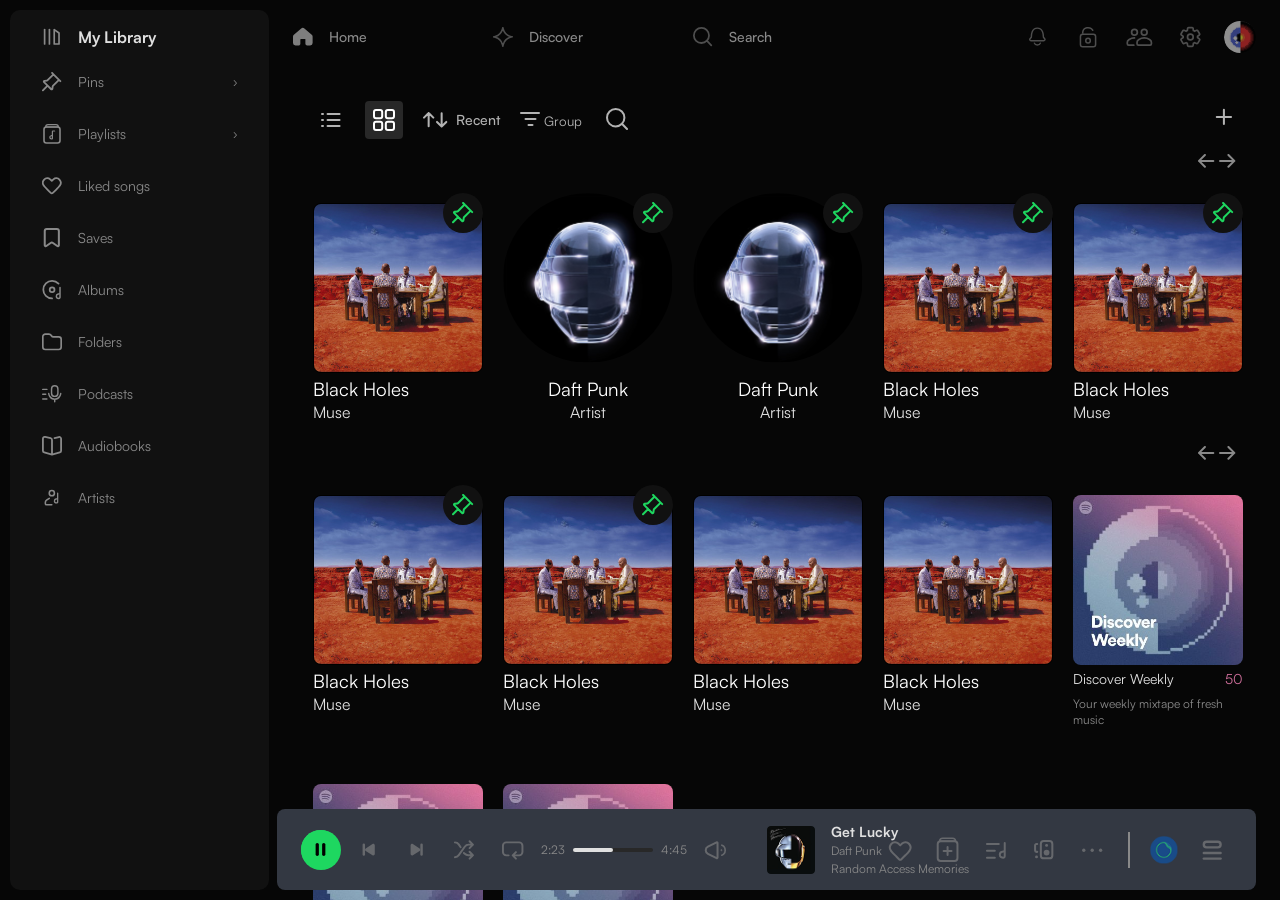
==== commit 8564579f: "feat: add mobile responsive shared components - Mobile player with mini bar, progress strip, and pla" ====
--- a/html/library.html
+++ b/html/library.html
@@ -7,6 +7,9 @@
   <link rel="stylesheet" href="../css/main.css">
 </head>
 <body>
+
+  <input type="checkbox" id="dj-toggle" class="dj-toggle__input">
+  <input type="checkbox" id="player-popup" class="player-popup__input">
 
   <!-- App Wrapper -->
   <div class="app-wrapper">
@@ -159,6 +162,32 @@
 
       <!-- Main Content -->
       <main class="main-content">
+
+        <!-- Mobile Library Header (visible on mobile only) -->
+        <div class="library-mobile-header">
+          <div class="library-mobile-header__search-row">
+            <div class="library-mobile-header__search">
+              <input type="text" placeholder="Search library" class="library-mobile-header__input">
+              <img src="../assets/icons/search.svg" alt="" class="library-mobile-header__search-icon">
+            </div>
+            <button class="library-mobile-header__add">
+              <img src="../assets/icons/plus.svg" alt="">
+            </button>
+          </div>
+          <div class="library-mobile-header__controls">
+            <div class="library-mobile-header__controls-left">
+              <button class="library-mobile-header__btn">
+                <img src="../assets/icons/filter.svg" alt="">
+                <span>Group</span>
+              </button>
+              <button class="library-mobile-header__btn">
+                <span>Recents</span>
+                <img src="../assets/icons/layout.svg" alt="">
+              </button>
+            </div>
+          </div>
+        </div>
+
         <section class="library_section-wrapper">
             <div class="playlist-nav-bar">
                 <div class="nav-group-left">
@@ -518,14 +547,14 @@
   <!-- Bottom Player -->
   <footer class="player">
     <!-- CENTER visually: Track Info -->
-    <div class="player-left">
+    <label for="player-popup" class="player-left">
       <img src="../assets/images/get-lucky.png" alt="Get Lucky" class="player-cover">
       <div class="player-track">
         <span class="player-track__title">Get Lucky</span>
         <span class="player-track__artist">Daft Punk</span>
         <span class="player-track__album">Random Access Memories</span>
       </div>
-    </div>
+    </label>
 
     <!-- LEFT visually: Controls + Progress -->
     <div class="player-center">
@@ -556,6 +585,21 @@
           <img src="../assets/icons/sound.svg" alt="">
         </button>
       </div>
+    </div>
+
+    <!-- Mobile Actions (visible on mobile only) -->
+    <div class="player-mobile-actions">
+      <button class="player-btn" aria-label="Add to playlist">
+        <img src="../assets/icons/add.svg" alt="">
+      </button>
+      <button class="player-btn" aria-label="Play">
+        <img src="../assets/icons/play-mobile.svg" alt="">
+      </button>
+    </div>
+
+    <!-- Mobile Progress Bar (visible on mobile only) -->
+    <div class="player-mobile-progress">
+      <div class="player-mobile-progress__fill"></div>
     </div>
 
     <!-- RIGHT visually: Actions -->
@@ -602,6 +646,48 @@
       </div>
     </div>
   </footer>
+
+  <!-- Bottom Navigation (Mobile only) -->
+  <nav class="bottom-nav">
+    <ul class="bottom-nav__list">
+      <li>
+        <a href="../index.html" class="bottom-nav__item">
+          <img src="../assets/icons/home-active.svg" alt="" class="bottom-nav__icon bottom-nav__icon--active">
+          <img src="../assets/icons/home.svg" alt="" class="bottom-nav__icon bottom-nav__icon--default">
+          <span class="bottom-nav__label">Home</span>
+        </a>
+      </li>
+      <li>
+        <a href="#" class="bottom-nav__item">
+          <img src="../assets/icons/discover-active.svg" alt="" class="bottom-nav__icon bottom-nav__icon--active">
+          <img src="../assets/icons/discover.svg" alt="" class="bottom-nav__icon bottom-nav__icon--default">
+          <span class="bottom-nav__label">Discover</span>
+        </a>
+      </li>
+      <li>
+        <a href="search.html" class="bottom-nav__item">
+          <img src="../assets/icons/search-active.svg" alt="" class="bottom-nav__icon bottom-nav__icon--active">
+          <img src="../assets/icons/search.svg" alt="" class="bottom-nav__icon bottom-nav__icon--default">
+          <span class="bottom-nav__label">Search</span>
+        </a>
+      </li>
+      <li>
+        <a href="library.html" class="bottom-nav__item bottom-nav__item--active">
+          <img src="../assets/icons/library-active.svg" alt="" class="bottom-nav__icon bottom-nav__icon--active">
+          <img src="../assets/icons/mylibrary.svg" alt="" class="bottom-nav__icon bottom-nav__icon--default">
+          <span class="bottom-nav__label">Library</span>
+        </a>
+      </li>
+      <li>
+        <a href="#" class="bottom-nav__item">
+          <img src="../assets/icons/me-active.svg" alt="" class="bottom-nav__icon bottom-nav__icon--active">
+          <img src="../assets/icons/me.svg" alt="" class="bottom-nav__icon bottom-nav__icon--default">
+          <span class="bottom-nav__label">Me</span>
+        </a>
+      </li>
+    </ul>
+  </nav>
+
 <script>
     // ვუსმენთ ნებისმიერ კლიკს მთლიან დოკუმენტზე
     document.addEventListener('click', function(event) {
@@ -615,5 +701,54 @@
         }
     });
 </script>
+
+  <!-- Player Popup (Mobile only) -->
+  <div class="player-popup">
+    <div class="player-popup__top">
+      <label for="player-popup" class="player-popup__close">
+        <svg width="24" height="24" viewBox="0 0 24 24" fill="none">
+          <path d="M6 9l6 6 6-6" stroke="currentColor" stroke-width="2" stroke-linecap="round" stroke-linejoin="round"/>
+        </svg>
+      </label>
+      <div class="player-popup__source">
+        <img src="../assets/icons/albums.svg" alt="">
+        <span>Random Access Memories</span>
+      </div>
+      <div></div>
+    </div>
+    <img src="../assets/images/player-main.png" class="player-popup__cover" alt="Get Lucky">
+    <div class="player-popup__info">
+      <div class="player-popup__track">
+        <span class="player-popup__title">Get Lucky</span>
+        <span class="player-popup__artist">Daft Punk</span>
+      </div>
+      <div class="player-popup__track-btns">
+        <button class="player-popup__btn"><img src="../assets/icons/heart.svg" alt=""></button>
+        <button class="player-popup__btn"><img src="../assets/icons/pc-playlist.svg" alt=""></button>
+      </div>
+    </div>
+    <div class="player-popup__progress">
+      <input type="range" class="player-popup__range" min="0" max="100" value="50">
+      <div class="player-popup__times">
+        <span>2:23</span>
+        <span>-0:45</span>
+      </div>
+    </div>
+    <div class="player-popup__controls">
+      <button class="player-popup__btn"><img src="../assets/icons/shuffle.svg" alt=""></button>
+      <button class="player-popup__btn"><img src="../assets/icons/previous-song.svg" alt=""></button>
+      <button class="player-popup__btn player-popup__btn--play"><img src="../assets/icons/Player-mobile.svg" alt=""></button>
+      <button class="player-popup__btn"><img src="../assets/icons/next-song.svg" alt=""></button>
+      <button class="player-popup__btn"><img src="../assets/icons/repeat.svg" alt=""></button>
+    </div>
+    <div class="player-popup__extras">
+      <button class="player-popup__btn"><img src="../assets/icons/speaker.svg" alt=""></button>
+      <button class="player-popup__btn"><img src="../assets/icons/upload.svg" alt=""></button>
+      <button class="player-popup__btn"><img src="../assets/icons/pc-lyrics.svg" alt=""></button>
+      <button class="player-popup__btn"><img src="../assets/icons/pc-queue.svg" alt=""></button>
+      <button class="player-popup__btn"><img src="../assets/icons/pc-playing-more.svg" alt=""></button>
+    </div>
+  </div>
+
 </body>
 </html>
--- a/css/main.css
+++ b/css/main.css
@@ -102,6 +102,19 @@
   padding-bottom: 81px;
 }
 
+@media (max-width: 768px) {
+  .app-wrapper {
+    flex-direction: column;
+  }
+  .main-area {
+    padding-top: 0;
+    width: 100%;
+  }
+  .main-content {
+    padding-top: 0;
+    padding-bottom: calc(61px + 95px + 16px);
+  }
+}
 .sidebar {
   width: 259px;
   height: calc(100vh - 20px);
@@ -233,6 +246,11 @@
   background-color: #282828;
 }
 
+@media (max-width: 768px) {
+  .sidebar {
+    display: none;
+  }
+}
 .top-header {
   display: flex;
   align-items: center;
@@ -319,10 +337,65 @@
   width: 32px;
   height: 32px;
   border-radius: 50%;
-  -o-object-fit: cover;
-     object-fit: cover;
-}
-
+  object-fit: cover;
+}
+
+.filters {
+  display: flex;
+  align-items: center;
+  gap: 8px;
+  margin-bottom: 24px;
+}
+
+.filters__options {
+  margin-left: auto;
+}
+.filters__options img {
+  width: 20px;
+  height: 20px;
+  opacity: 0.7;
+}
+.filters__options:hover img {
+  opacity: 1;
+}
+
+.filter-chip {
+  padding: 8px 15px;
+  border-radius: 8px;
+  background: #282828;
+  color: #898989;
+  font-size: 14px;
+  font-weight: 500;
+  transition: all 0.2s ease;
+}
+.filter-chip:hover {
+  background: #3a3a3a;
+  color: #e0e0e0;
+}
+.filter-chip--active {
+  background: #e0e0e0;
+  color: #000;
+}
+.filter-chip--active:hover {
+  background: #cacaca;
+}
+
+@media (max-width: 768px) {
+  .top-header {
+    display: none;
+  }
+  .filters {
+    position: sticky;
+    top: 0;
+    z-index: 10;
+    background: #060606;
+    padding: 13px 0;
+    margin-bottom: 0;
+  }
+  .filter-chip:first-child {
+    display: none;
+  }
+}
 .player {
   position: fixed;
   bottom: 10px;
@@ -415,8 +488,7 @@
   width: 48px;
   height: 48px;
   border-radius: 4px;
-  -o-object-fit: cover;
-     object-fit: cover;
+  object-fit: cover;
   flex-shrink: 0;
 }
 
@@ -463,7 +535,7 @@
   cursor: pointer;
 }
 .player-progress__bar:hover .player-progress__fill {
-  background-color: #1ed760;
+  background-color: #e0e0e0;
 }
 .player-progress__fill {
   height: 100%;
@@ -518,8 +590,7 @@
 .dj-panel__dj-icon {
   width: 40px;
   height: 40px;
-  -o-object-fit: contain;
-     object-fit: contain;
+  object-fit: contain;
   flex-shrink: 0;
 }
 
@@ -547,6 +618,316 @@
   border-radius: 50px;
 }
 
+.player-mobile-actions {
+  display: none;
+}
+
+.player-mobile-progress {
+  display: none;
+}
+
+@media (max-width: 768px) {
+  .player {
+    bottom: calc(95px + 1px);
+    left: 16px;
+    right: 16px;
+    height: 61px;
+    border-radius: 10px;
+    padding: 0 16px;
+    gap: 16px;
+    overflow: hidden;
+  }
+  .player-center {
+    display: none;
+  }
+  .player-right {
+    display: none;
+  }
+  .player-left {
+    flex: 1;
+    min-width: 0;
+  }
+  .player-track__album {
+    display: none;
+  }
+  .player-cover {
+    width: 40px;
+    height: 40px;
+    border-radius: 3px;
+  }
+  .player-mobile-actions {
+    display: flex;
+    align-items: center;
+    gap: 8px;
+    flex-shrink: 0;
+  }
+  .player-mobile-actions img {
+    width: 28px;
+    height: 28px;
+    opacity: 0.8;
+  }
+  .player-mobile-actions .player-btn:last-child img {
+    width: 20px;
+    height: 20px;
+  }
+  .player-mobile-progress {
+    display: block;
+    position: absolute;
+    bottom: 0;
+    left: 16px;
+    right: 16px;
+    height: 2px;
+    background: #282828;
+    border-radius: 50px;
+  }
+  .player-mobile-progress__fill {
+    width: 50%;
+    height: 100%;
+    background: #e0e0e0;
+    border-radius: 50px;
+  }
+}
+.bottom-nav {
+  display: none;
+}
+@media (max-width: 768px) {
+  .bottom-nav {
+    display: flex;
+    align-items: center;
+    position: fixed;
+    bottom: 0;
+    left: 0;
+    right: 0;
+    height: 95px;
+    background: linear-gradient(to bottom, rgba(6, 6, 6, 0.7) 0%, #060606 40%);
+    z-index: 200;
+    padding-bottom: 10px;
+  }
+}
+
+.bottom-nav__list {
+  display: flex;
+  width: 100%;
+  justify-content: space-around;
+  align-items: center;
+}
+
+.bottom-nav__item {
+  display: flex;
+  flex-direction: column;
+  align-items: center;
+  gap: 4px;
+  text-decoration: none;
+  color: #898989;
+}
+.bottom-nav__item--active {
+  color: #e0e0e0;
+}
+.bottom-nav__item--active .bottom-nav__icon--default {
+  display: none;
+}
+.bottom-nav__item--active .bottom-nav__icon--active {
+  display: block;
+}
+.bottom-nav__item:not(.bottom-nav__item--active) .bottom-nav__icon--active {
+  display: none;
+}
+
+.bottom-nav__icon {
+  width: 24px;
+  height: 24px;
+}
+
+.bottom-nav__label {
+  font-size: 10px;
+  font-weight: 500;
+}
+
+.bottom-nav__icon[src*=search-active] {
+  width: 20px;
+  height: 20px;
+}
+
+.player-popup__input {
+  display: none;
+}
+
+.player-popup {
+  display: none;
+}
+
+@media (max-width: 768px) {
+  .player-popup {
+    display: flex;
+    flex-direction: column;
+    position: fixed;
+    top: 0;
+    left: 0;
+    right: 0;
+    bottom: 0;
+    z-index: 400;
+    background: linear-gradient(to bottom, #3b414d, #272b33);
+    padding: 20px 16px 16px;
+    transform: translateY(100%);
+    transition: transform 0.35s ease;
+    overflow-y: auto;
+  }
+  .player-popup__input:checked ~ .player-popup {
+    transform: translateY(0);
+  }
+  .player-popup__top {
+    display: flex;
+    align-items: center;
+    justify-content: space-between;
+    margin-bottom: 24px;
+  }
+  .player-popup__close {
+    cursor: pointer;
+    display: flex;
+    align-items: center;
+    justify-content: center;
+    width: 36px;
+    height: 36px;
+    color: #e0e0e0;
+    opacity: 0.8;
+  }
+  .player-popup__close:hover {
+    opacity: 1;
+  }
+  .player-popup__source {
+    display: flex;
+    align-items: center;
+    gap: 6px;
+    color: #e0e0e0;
+    font-size: 12px;
+    font-weight: 600;
+  }
+  .player-popup__source img {
+    width: 16px;
+    height: 16px;
+    opacity: 0.8;
+  }
+  .player-popup__cover {
+    width: 100%;
+    aspect-ratio: 1/1;
+    object-fit: cover;
+    border-radius: 8px;
+    margin-bottom: 24px;
+  }
+  .player-popup__info {
+    display: flex;
+    align-items: center;
+    justify-content: space-between;
+    margin-bottom: 20px;
+  }
+  .player-popup__track {
+    display: flex;
+    flex-direction: column;
+    gap: 4px;
+    min-width: 0;
+  }
+  .player-popup__title {
+    font-size: 20px;
+    font-weight: 700;
+    color: #e0e0e0;
+  }
+  .player-popup__artist {
+    font-size: 14px;
+    color: #898989;
+  }
+  .player-popup__track-btns {
+    display: flex;
+    align-items: center;
+    gap: 8px;
+    flex-shrink: 0;
+  }
+  .player-popup__track-btns img[src*=heart] {
+    width: 28px;
+    height: 28px;
+    opacity: 1;
+    filter: brightness(0) saturate(100%) invert(57%) sepia(0%) saturate(0%) hue-rotate(0deg) brightness(95%) contrast(85%);
+  }
+  .player-popup__progress {
+    margin-bottom: 8px;
+  }
+  .player-popup__range {
+    width: 100%;
+    height: 4px;
+    -webkit-appearance: none;
+    appearance: none;
+    background: rgba(255, 255, 255, 0.3);
+    border-radius: 50px;
+    outline: none;
+    cursor: pointer;
+  }
+  .player-popup__range::-webkit-slider-thumb {
+    -webkit-appearance: none;
+    appearance: none;
+    width: 14px;
+    height: 14px;
+    border-radius: 50%;
+    background: #e0e0e0;
+    cursor: pointer;
+  }
+  .player-popup__range::-moz-range-thumb {
+    width: 14px;
+    height: 14px;
+    border-radius: 50%;
+    background: #e0e0e0;
+    cursor: pointer;
+    border: none;
+  }
+  .player-popup__times {
+    display: flex;
+    justify-content: space-between;
+    margin-top: 6px;
+    font-size: 12px;
+    color: #898989;
+  }
+  .player-popup__controls {
+    display: flex;
+    align-items: center;
+    justify-content: space-between;
+    margin: 16px 0 24px;
+  }
+  .player-popup__extras {
+    display: flex;
+    align-items: center;
+    justify-content: space-around;
+  }
+  .player-popup__extras img[src*=upload] {
+    width: 22px;
+    height: 22px;
+  }
+  .player-popup__btn {
+    background: none;
+    border: none;
+    cursor: pointer;
+    display: flex;
+    align-items: center;
+    justify-content: center;
+    padding: 4px;
+  }
+  .player-popup__btn img {
+    width: 40px;
+    height: 40px;
+    opacity: 0.7;
+  }
+  .player-popup__btn:hover img {
+    opacity: 1;
+  }
+  .player-popup__btn--play {
+    background: none;
+    border-radius: 0;
+    padding: 0;
+  }
+  .player-popup__btn--play img {
+    width: 60px;
+    height: 60px;
+    opacity: 1;
+    filter: none;
+  }
+}
 .cards-wrapper {
   display: flex;
   gap: 12px;
@@ -686,8 +1067,7 @@
   width: 170px;
   height: 205px;
   text-align: center;
-  -o-object-fit: cover;
-     object-fit: cover;
+  object-fit: cover;
   transition: transform 0.3s ease;
 }
 .search_card:hover {
@@ -804,6 +1184,63 @@
   justify-content: space-between;
 }
 
+.search-mobile-header {
+  display: none;
+}
+
+@media (max-width: 768px) {
+  .search-mobile-header {
+    display: flex;
+    align-items: center;
+    gap: 12px;
+    padding: 12px 16px;
+    position: sticky;
+    top: 0;
+    z-index: 10;
+    background-color: #060606;
+  }
+  .search-mobile-header__field {
+    flex: 1;
+    display: flex;
+    align-items: center;
+    background-color: #282828;
+    border-radius: 10px;
+    padding: 10px 15px;
+  }
+  .search-mobile-header__input {
+    flex: 1;
+    background: none;
+    border: none;
+    outline: none;
+    color: #e0e0e0;
+    font-size: 14px;
+  }
+  .search-mobile-header__input::placeholder {
+    color: #898989;
+  }
+  .search-mobile-header__icon {
+    width: 18px;
+    height: 18px;
+    opacity: 0.6;
+    flex-shrink: 0;
+  }
+  .search-mobile-header__camera {
+    background: none;
+    border: none;
+    cursor: pointer;
+    display: flex;
+    align-items: center;
+    flex-shrink: 0;
+  }
+  .search-mobile-header__camera img {
+    width: 26px;
+    height: 26px;
+    opacity: 0.7;
+  }
+  .search-mobile-header__camera:hover img {
+    opacity: 1;
+  }
+}
 .card_2-wrapper {
   height: 170px;
   width: 170px;
@@ -833,8 +1270,7 @@
   width: 104.27px;
   height: 104.27px;
   border-radius: 5px;
-  -o-object-fit: cover;
-     object-fit: cover;
+  object-fit: cover;
   overflow: hidden;
   position: absolute;
   bottom: -10px;
@@ -921,8 +1357,7 @@
   width: 40px;
   height: 40px;
   border-radius: 4px;
-  -o-object-fit: cover;
-     object-fit: cover;
+  object-fit: cover;
 }
 .song-table .song_banner .song_title h3 {
   color: #fff;
@@ -1079,8 +1514,7 @@
   width: 40px;
   height: 40px;
   border-radius: 4px;
-  -o-object-fit: cover;
-     object-fit: cover;
+  object-fit: cover;
 }
 .song_banner .song_title h3 {
   color: #fff;
@@ -1510,4 +1944,118 @@
   display: flex;
   justify-content: flex-end;
   padding: 0 20px;
-}/*# sourceMappingURL=main.css.map */+}
+
+@media (max-width: 768px) {
+  .playlist-nav-bar {
+    display: none;
+  }
+}
+.library-mobile-header {
+  display: none;
+}
+
+@media (max-width: 768px) {
+  .library-mobile-header {
+    display: flex;
+    flex-direction: column;
+    gap: 10px;
+    padding: 12px 16px 8px;
+    position: sticky;
+    top: 0;
+    z-index: 10;
+    background-color: #060606;
+  }
+  .library-mobile-header__search-row {
+    display: flex;
+    align-items: center;
+    gap: 10px;
+  }
+  .library-mobile-header__search {
+    flex: 1;
+    display: flex;
+    align-items: center;
+    background-color: #282828;
+    border-radius: 10px;
+    padding: 8px 15px;
+  }
+  .library-mobile-header__search-icon {
+    width: 16px;
+    height: 16px;
+    opacity: 0.6;
+    flex-shrink: 0;
+  }
+  .library-mobile-header__input {
+    flex: 1;
+    background: none;
+    border: none;
+    outline: none;
+    color: #e0e0e0;
+    font-size: 14px;
+  }
+  .library-mobile-header__input::placeholder {
+    color: #898989;
+  }
+  .library-mobile-header__add {
+    background: none;
+    border: none;
+    cursor: pointer;
+    padding-left: 20px;
+    display: flex;
+    align-items: center;
+    justify-content: center;
+    flex-shrink: 0;
+  }
+  .library-mobile-header__add img {
+    width: 24px;
+    height: 24px;
+    filter: brightness(0) saturate(100%) invert(57%) sepia(0%) saturate(0%) hue-rotate(0deg) brightness(95%) contrast(85%);
+  }
+  .library-mobile-header__add:hover img {
+    opacity: 1;
+  }
+  .library-mobile-header__controls {
+    display: flex;
+    align-items: center;
+    justify-content: space-between;
+  }
+  .library-mobile-header__controls-left {
+    display: flex;
+    align-items: center;
+    gap: 8px;
+  }
+  .library-mobile-header__btn {
+    background: none;
+    border: none;
+    cursor: pointer;
+    display: flex;
+    align-items: center;
+    gap: 6px;
+    color: #898989;
+    font-size: 13px;
+    padding: 6px 4px;
+  }
+  .library-mobile-header__btn img {
+    width: 14px;
+    height: 14px;
+    filter: brightness(0) saturate(100%) invert(57%) sepia(0%) saturate(0%) hue-rotate(0deg) brightness(95%) contrast(85%);
+  }
+  .library-mobile-header__view {
+    background: none;
+    border: none;
+    cursor: pointer;
+    padding: 4px;
+    display: flex;
+    align-items: center;
+  }
+  .library-mobile-header__view img {
+    width: 20px;
+    height: 20px;
+    opacity: 0.7;
+  }
+  .library-mobile-header__view:hover img {
+    opacity: 1;
+  }
+}
+
+/*# sourceMappingURL=main.css.map */
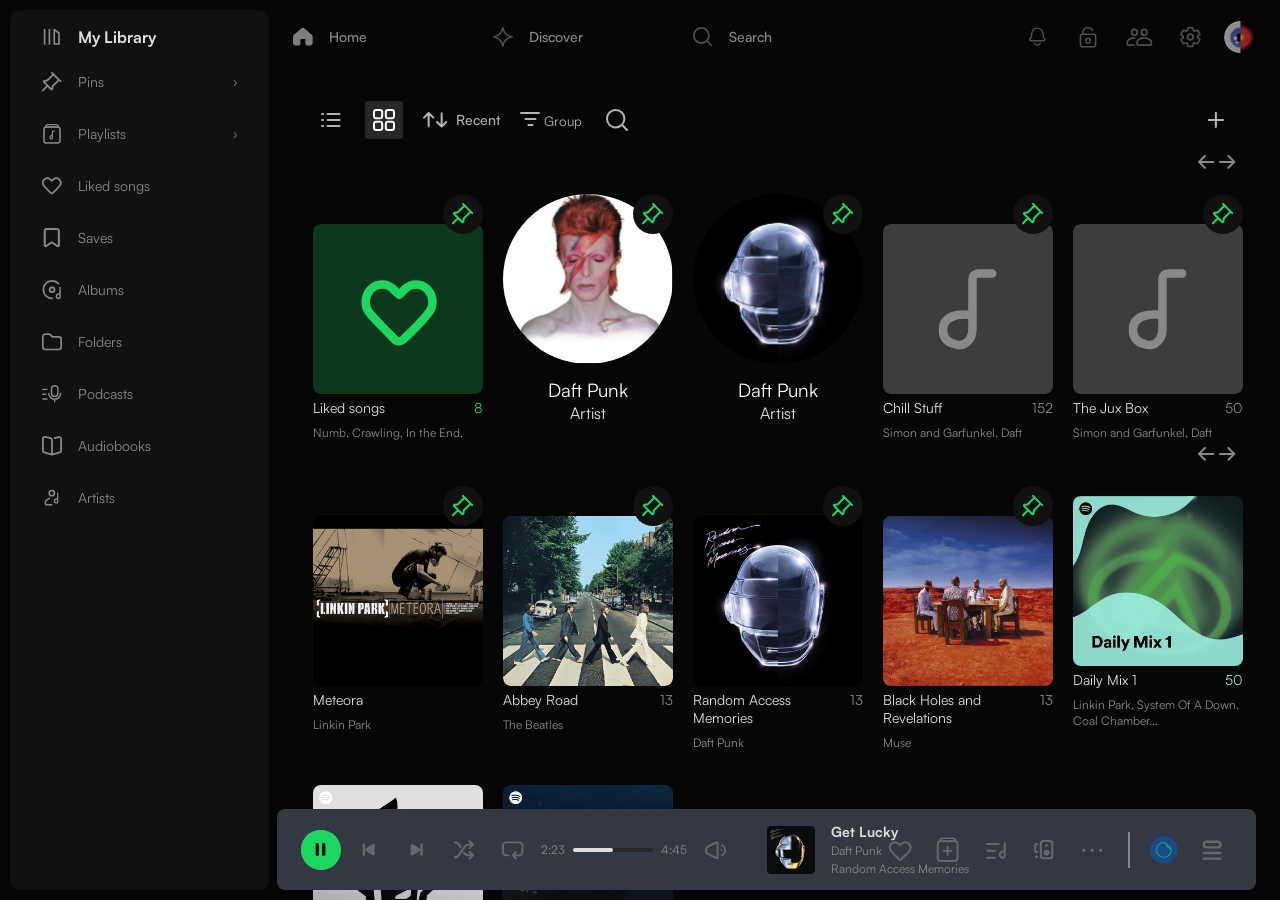
==== commit 61e5d4ce: "fix: hide scrollbars and update layout" ====
--- a/html/library.html
+++ b/html/library.html
@@ -8,26 +8,33 @@
 </head>
 <body>
 
-  <input type="checkbox" id="dj-toggle" class="dj-toggle__input">
-  <input type="checkbox" id="player-popup" class="player-popup__input">
-
-  <!-- App Wrapper -->
+  <!-- =============================================
+       APP WRAPPER — root layout container
+       ============================================= -->
   <div class="app-wrapper">
 
-    <!-- Sidebar -->
+    <!-- =============================================
+         SIDEBAR — left navigation panel
+         ============================================= -->
     <aside class="sidebar">
+
+      <!-- Sidebar header: library title + action buttons -->
       <div class="sidebar-header">
-        <div class="sidebar-header__left">
+        <a href="library.html" class="sidebar-header__left">
           <img src="../assets/icons/mylibrary.svg" alt="" class="sidebar-header__icon">
           <span class="sidebar-title">My Library</span>
-        </div>
+        </a>
         <div class="sidebar-header__actions">
           <button class="sidebar-header__btn" aria-label="More">···</button>
           <button class="sidebar-header__btn" aria-label="Add">+</button>
         </div>
       </div>
+
+      <!-- Sidebar navigation list -->
       <nav class="sidebar-nav">
         <ul class="sidebar-list">
+
+          <!-- Pins link -->
           <li class="sidebar-item">
             <a href="#" class="sidebar-link">
               <img src="../assets/icons/pins.svg" alt="" class="sidebar-link__icon">
@@ -35,6 +42,8 @@
               <span class="sidebar-link__arrow">›</span>
             </a>
           </li>
+
+          <!-- Playlists — collapsible dropdown -->
           <li class="sidebar-item">
             <details class="sidebar-dropdown">
               <summary class="sidebar-link">
@@ -76,56 +85,74 @@
               </ul>
             </details>
           </li>
+
+          <!-- Liked Songs link -->
           <li class="sidebar-item">
             <a href="liked.songs.html" class="sidebar-link">
               <img src="../assets/icons/likedsongs.svg" alt="" class="sidebar-link__icon">
               <span class="sidebar-link__text">Liked songs</span>
             </a>
           </li>
+
+          <!-- Saves link -->
           <li class="sidebar-item">
             <a href="#" class="sidebar-link">
               <img src="../assets/icons/saves.svg" alt="" class="sidebar-link__icon">
               <span class="sidebar-link__text">Saves</span>
             </a>
           </li>
+
+          <!-- Albums link -->
           <li class="sidebar-item">
             <a href="#" class="sidebar-link">
               <img src="../assets/icons/albums.svg" alt="" class="sidebar-link__icon">
               <span class="sidebar-link__text">Albums</span>
             </a>
           </li>
+
+          <!-- Folders link -->
           <li class="sidebar-item">
             <a href="#" class="sidebar-link">
               <img src="../assets/icons/folders.svg" alt="" class="sidebar-link__icon">
               <span class="sidebar-link__text">Folders</span>
             </a>
           </li>
+
+          <!-- Podcasts link -->
           <li class="sidebar-item">
             <a href="#" class="sidebar-link">
               <img src="../assets/icons/podcasts.svg" alt="" class="sidebar-link__icon">
               <span class="sidebar-link__text">Podcasts</span>
             </a>
           </li>
+
+          <!-- Audiobooks link -->
           <li class="sidebar-item">
             <a href="#" class="sidebar-link">
               <img src="../assets/icons/audiobooks.svg" alt="" class="sidebar-link__icon">
               <span class="sidebar-link__text">Audiobooks</span>
             </a>
           </li>
+
+          <!-- Artists link -->
           <li class="sidebar-item">
             <a href="#" class="sidebar-link">
               <img src="../assets/icons/artists.svg" alt="" class="sidebar-link__icon">
               <span class="sidebar-link__text">Artists</span>
             </a>
           </li>
+
         </ul>
       </nav>
     </aside>
-
-    <!-- Main Area -->
+    <!-- END SIDEBAR -->
+
+    <!-- =============================================
+         MAIN AREA — top header + scrollable content
+         ============================================= -->
     <div class="main-area">
 
-      <!-- Top Header -->
+      <!-- Top navigation header -->
       <header class="top-header">
         <nav class="header-nav">
           <a href="../index.html" class="header-nav__link">
@@ -141,6 +168,8 @@
             <span class="header-nav__text">Search</span>
           </a>
         </nav>
+
+        <!-- Header utility buttons -->
         <div class="header-actions">
           <button class="header-actions__btn" aria-label="Notifications">
             <img src="../assets/icons/notification.svg" alt="">
@@ -159,404 +188,918 @@
           </button>
         </div>
       </header>
-
-      <!-- Main Content -->
+      <!-- END TOP HEADER -->
+
+      <!-- =============================================
+           MAIN CONTENT — library section
+           ============================================= -->
       <main class="main-content">
-
-        <!-- Mobile Library Header (visible on mobile only) -->
-        <div class="library-mobile-header">
-          <div class="library-mobile-header__search-row">
-            <div class="library-mobile-header__search">
-              <input type="text" placeholder="Search library" class="library-mobile-header__input">
-              <img src="../assets/icons/search.svg" alt="" class="library-mobile-header__search-icon">
+        <section class="library_section-wrapper">
+
+          <!-- ==========================================
+               PLAYLIST NAV BAR — view toggle + sort + filter
+               ========================================== -->
+          <div class="playlist-nav-bar">
+
+            <!-- Left group: view mode buttons + sort + filter + search -->
+            <div class="nav-group-left">
+
+              <!-- View toggle: list view -->
+              <button class="nav-btn" aria-label="List view">
+                <svg width="20" height="14" viewBox="0 0 20 14" fill="none" xmlns="http://www.w3.org/2000/svg">
+                  <path d="M6.58398 13H18.584" stroke="currentColor" stroke-width="2" stroke-linecap="round"/>
+                  <path d="M1 13H2" stroke="currentColor" stroke-width="2" stroke-linecap="round"/>
+                  <path d="M6.58398 7H18.584" stroke="currentColor" stroke-width="2" stroke-linecap="round"/>
+                  <path d="M1 7H2" stroke="currentColor" stroke-width="2" stroke-linecap="round"/>
+                  <path d="M6.58398 1H18.584" stroke="currentColor" stroke-width="2" stroke-linecap="round"/>
+                  <path d="M1 1H2" stroke="currentColor" stroke-width="2" stroke-linecap="round"/>
+                </svg>
+              </button>
+
+              <!-- View toggle: grid view (currently active) -->
+              <button class="nav-btn active" aria-label="Grid view">
+                <svg width="22" height="22" viewBox="0 0 22 22" fill="none" xmlns="http://www.w3.org/2000/svg">
+                  <rect width="8.18182" height="8.18182" rx="2" transform="matrix(1 0 0 -1 1 21)" stroke="currentColor" stroke-width="2"/>
+                  <rect width="8.18182" height="8.18182" rx="2" transform="matrix(1 0 0 -1 1 9.18176)" stroke="currentColor" stroke-width="2"/>
+                  <rect width="8.18182" height="8.18182" rx="2" transform="matrix(1 0 0 -1 12.8184 21)" stroke="currentColor" stroke-width="2"/>
+                  <rect width="8.18182" height="8.18182" rx="2" transform="matrix(1 0 0 -1 12.8184 9.18176)" stroke="currentColor" stroke-width="2"/>
+                </svg>
+              </button>
+
+              <!-- Sort button: "Recent" with up/down arrow icon -->
+              <button class="nav-btn-text" aria-label="Sort by recent">
+                <svg width="25" height="16" viewBox="0 0 25 16" fill="none" xmlns="http://www.w3.org/2000/svg">
+                  <path d="M5.65327 14.2864L5.65327 1.01023M5.65327 1.01023L10.2964 5.65335M5.65327 1.01023L1.01015 5.65335" stroke="currentColor" stroke-width="2.02054" stroke-linecap="round" stroke-linejoin="round"/>
+                  <path d="M18.6534 1.28638L18.6534 14.5625M18.6534 14.5625L14.0103 9.9194M18.6534 14.5625L23.2965 9.9194" stroke="currentColor" stroke-width="2.02054" stroke-linecap="round" stroke-linejoin="round"/>
+                </svg>
+                <span>Recent</span>
+              </button>
+
+              <!-- Filter dropdown: Group by type (All, Songs, Playlists…) -->
+              <div class="filter-dropdown-container">
+
+                <!-- Trigger button: toggles .show on the dropdown menu -->
+                <button class="filter-trigger" onclick="this.nextElementSibling.classList.toggle('show')" aria-label="Filter and group">
+                  <svg width="20" height="14" viewBox="0 0 20 14" fill="none">
+                    <path d="M19 1L1 1" stroke="currentColor" stroke-width="2" stroke-linecap="round"/>
+                    <path d="M15.4922 7L5.49219 7" stroke="currentColor" stroke-width="2" stroke-linecap="round"/>
+                    <path d="M12.4922 13H8.49219" stroke="currentColor" stroke-width="2" stroke-linecap="round"/>
+                  </svg>
+                  <span>Group</span>
+                </button>
+
+                <!-- Dropdown menu (shown when .show class is present) -->
+                <div class="filter-dropdown-menu">
+
+                  <!-- Filter by content type -->
+                  <ul class="filter-list">
+                    <li class="filter-item active">All</li>
+                    <li class="filter-item">Songs</li>
+                    <li class="filter-item">Playlists</li>
+                    <li class="filter-item">Albums</li>
+                    <li class="filter-item">Artists</li>
+                    <li class="filter-item">Folders</li>
+                    <li class="filter-item">Podcasts</li>
+                    <li class="filter-item">Audiobooks</li>
+                  </ul>
+
+                  <div class="dropdown-divider"></div>
+
+                  <!-- Group toggle switch -->
+                  <div class="group-section">
+                    <span class="group-label">Group</span>
+                    <label class="switch">
+                      <input type="checkbox" id="group-checkbox">
+                      <span class="slider"></span>
+                    </label>
+                  </div>
+
+                </div>
+              </div>
+              <!-- END FILTER DROPDOWN -->
+
+              <!-- Search / magnifier button -->
+              <button class="nav-btn" aria-label="Search library">
+                <svg width="23" height="23" viewBox="0 0 23 23" fill="none" xmlns="http://www.w3.org/2000/svg">
+                  <path d="M15.9158 15.7929C17.4535 14.2244 18.4016 12.0759 18.4016 9.70591C18.4016 4.90343 14.5084 1.01025 9.70591 1.01025C4.90343 1.01025 1.01025 4.90343 1.01025 9.70591C1.01025 14.5084 4.90343 18.4016 9.70591 18.4016C12.1384 18.4016 14.3377 17.4027 15.9158 15.7929ZM15.9158 15.7929L21.0103 21.0103" stroke="currentColor" stroke-width="2.02054" stroke-linecap="round"/>
+                </svg>
+              </button>
+
             </div>
-            <button class="library-mobile-header__add">
-              <img src="../assets/icons/plus.svg" alt="">
-            </button>
-          </div>
-          <div class="library-mobile-header__controls">
-            <div class="library-mobile-header__controls-left">
-              <button class="library-mobile-header__btn">
-                <img src="../assets/icons/filter.svg" alt="">
-                <span>Group</span>
-              </button>
-              <button class="library-mobile-header__btn">
-                <span>Recents</span>
-                <img src="../assets/icons/layout.svg" alt="">
+            <!-- END NAV GROUP LEFT -->
+
+            <!-- Right group: add new item (+) button -->
+            <div class="nav-group-right">
+              <button class="nav-btn" aria-label="Add new">
+                <svg width="24" height="24" viewBox="0 0 24 24" fill="none" xmlns="http://www.w3.org/2000/svg">
+                  <path d="M11.9059 4.76246V11.9061M11.9059 19.0498V11.9061M11.9059 11.9061L4.76221 11.9061M11.9059 11.9061H19.0496" stroke="currentColor" stroke-width="2.02054" stroke-linecap="round" stroke-linejoin="round"/>
+                </svg>
               </button>
             </div>
+
           </div>
-        </div>
-
-        <section class="library_section-wrapper">
-            <div class="playlist-nav-bar">
-                <div class="nav-group-left">
-                    <button class="nav-btn">
-                        <svg width="20" height="14" viewBox="0 0 20 14" fill="none" xmlns="http://www.w3.org/2000/svg">
-                        <path d="M6.58398 13H18.584" stroke="currentColor" stroke-width="2" stroke-linecap="round"/>
-                        <path d="M1 13H2" stroke="currentColor" stroke-width="2" stroke-linecap="round"/>
-                        <path d="M6.58398 7H18.584" stroke="currentColor" stroke-width="2" stroke-linecap="round"/>
-                        <path d="M1 7H2" stroke="currentColor" stroke-width="2" stroke-linecap="round"/>
-                        <path d="M6.58398 1H18.584" stroke="currentColor" stroke-width="2" stroke-linecap="round"/>
-                        <path d="M1 1H2" stroke="currentColor" stroke-width="2" stroke-linecap="round"/>
-                        </svg>
-                    </button>
-                    
-                    <button class="nav-btn active">
-                        <svg width="22" height="22" viewBox="0 0 22 22" fill="none" xmlns="http://www.w3.org/2000/svg">
-                        <rect width="8.18182" height="8.18182" rx="2" transform="matrix(1 0 0 -1 1 21)" stroke="currentColor" stroke-width="2"/>
-                        <rect width="8.18182" height="8.18182" rx="2" transform="matrix(1 0 0 -1 1 9.18176)" stroke="currentColor" stroke-width="2"/>
-                        <rect width="8.18182" height="8.18182" rx="2" transform="matrix(1 0 0 -1 12.8184 21)" stroke="currentColor" stroke-width="2"/>
-                        <rect width="8.18182" height="8.18182" rx="2" transform="matrix(1 0 0 -1 12.8184 9.18176)" stroke="currentColor" stroke-width="2"/>
-                        </svg>
-                    </button>
-
-                    <button class="nav-btn-text">
-                            <svg width="25" height="16" viewBox="0 0 25 16" fill="none" xmlns="http://www.w3.org/2000/svg">
-                            <path d="M5.65327 14.2864L5.65327 1.01023M5.65327 1.01023L10.2964 5.65335M5.65327 1.01023L1.01015 5.65335" stroke="currentColor" stroke-width="2.02054" stroke-linecap="round" stroke-linejoin="round"/>
-                            <path d="M18.6534 1.28638L18.6534 14.5625M18.6534 14.5625L14.0103 9.9194M18.6534 14.5625L23.2965 9.9194" stroke="currentColor" stroke-width="2.02054" stroke-linecap="round" stroke-linejoin="round"/>
-                            </svg>
-                        <span>Recent</span>
-                    </button>
-
-                <div class="filter-dropdown-container">
-                <button class="filter-trigger" onclick="this.nextElementSibling.classList.toggle('show')">
-                    <svg width="20" height="14" viewBox="0 0 20 14" fill="none">
-                        <path d="M19 1L1 1" stroke="currentColor" stroke-width="2" stroke-linecap="round"/>
-                        <path d="M15.4922 7L5.49219 7" stroke="currentColor" stroke-width="2" stroke-linecap="round"/>
-                        <path d="M12.4922 13H8.49219" stroke="currentColor" stroke-width="2" stroke-linecap="round"/>
-                    </svg>
-                    <span>Group</span>
+          <!-- END PLAYLIST NAV BAR -->
+
+
+          <!-- ==========================================
+               DESKTOP LIBRARY — visible on wide screens
+               ========================================== -->
+          <div class="desktop-library">
+
+            <!-- ------------------------------------------
+                 FIRST ROW — pinned playlists + artist cards
+                 ------------------------------------------ -->
+            <div class="section-header library-scroll">
+              <div class="section__controls">
+                <button class="arrow" onclick="document.getElementById('desktop-first-row').scrollBy({left:-600, behavior:'smooth'})" aria-label="Scroll left">
+                  <svg width="17" height="14" viewBox="0 0 17 14" fill="none" xmlns="http://www.w3.org/2000/svg">
+                    <path d="M15.3224 6.90363L1.01029 6.90363M1.01029 6.90363L6.90353 12.7969M1.01029 6.90363L6.90353 1.01039" stroke="currentColor" stroke-width="2.02054" stroke-linecap="round" stroke-linejoin="round"/>
+                  </svg>
                 </button>
-
-                <div class="filter-dropdown-menu">
-                    <ul class="filter-list">
-                        <li class="filter-item active">All</li>
-                        <li class="filter-item">Songs</li>
-                        <li class="filter-item">Playlists</li>
-                        <li class="filter-item">Albums</li>
-                        <li class="filter-item">Artists</li>
-                        <li class="filter-item">Folders</li>
-                        <li class="filter-item">Podcasts</li>
-                        <li class="filter-item">Audiobooks</li>
-                    </ul>
-                    
-                    <div class="dropdown-divider"></div>
-                    
-                        <div class="group-section">
-                            <span class="group-label">Group</span>
-                            <label class="switch">
-                                <input type="checkbox" id="group-checkbox">
-                                <span class="slider"></span>
-                            </label>
+                <button class="arrow" onclick="document.getElementById('desktop-first-row').scrollBy({left:600, behavior:'smooth'})" aria-label="Scroll right">
+                  <svg width="17" height="14" viewBox="0 0 17 14" fill="none" xmlns="http://www.w3.org/2000/svg">
+                    <path d="M1.01025 6.90301H15.3224M15.3224 6.90301L9.42917 1.00977M15.3224 6.90301L9.42917 12.7963" stroke="currentColor" stroke-width="2.02054" stroke-linecap="round" stroke-linejoin="round"/>
+                  </svg>
+                </button>
+              </div>
+            </div>
+
+            <div class="library_cards-wrapper" id="desktop-first-row">
+
+              <!-- Pinned card: Liked Songs (green heart) -->
+              <div class="search_card-square pinned-card">
+                <div class="x-mark">
+                  <img src="../assets/icons/greenpin.svg" alt="Pinned">
+                </div>
+                <div class="card_wrapper">
+                  <div class="second" style="background-color: rgba(30, 215, 96, 0.3);"></div>
+                  <div class="third"  style="background-color: rgba(30, 215, 96, 0.15);"></div>
+                  <div class="card_banner">
+                    <img src="../assets/images/heartgreen.svg" alt="">
+                  </div>
+                  <div class="card_content">
+                    <div class="content_header">
+                      <h4 class="card_title">Liked songs</h4>
+                      <h4 class="card_number" style="color: #1ED760;">8</h4>
+                    </div>
+                    <p class="card_text">Numb, Crawling, In the End, and more</p>
+                  </div>
+                </div>
+              </div>
+
+              <!-- Pinned artist card: David Bowie (round image)-->
+              <div class="search_card">
+                <div class="x-mark">
+                  <img src="../assets/icons/greenpin.svg" alt="Pinned">
+                </div>
+                <img class="search_card-banner" src="../assets/images/davidbowie.svg" alt="David Bowie">
+                <div class="search_card-title">
+                  <h3 class="artist">Daft Punk</h3>
+                  <p>Artist</p>
+                </div>
+              </div>
+
+              <!-- Pinned artist card: Daft Punk (round image) -->
+              <div class="search_card">
+                <div class="x-mark">
+                  <img src="../assets/icons/greenpin.svg" alt="Pinned">
+                </div>
+                <img class="search_card-banner" src="../assets/images/daftpunk3.svg" alt="Daft Punk">
+                <div class="search_card-title">
+                  <h3 class="artist">Daft Punk</h3>
+                  <p>Artist</p>
+                </div>
+              </div>
+
+              <!-- Pinned card: Chill Stuff playlist -->
+              <div class="search_card-square pinned-card">
+                <div class="x-mark">
+                  <img src="../assets/icons/greenpin.svg" alt="Pinned">
+                </div>
+                <div class="card_wrapper">
+                  <div class="second" style="background-color: rgba(137, 137, 137, 0.3);"></div>
+                  <div class="third"  style="background-color: rgba(137, 137, 137, 0.15);"></div>
+                  <div class="card_banner">
+                    <img src="../assets/images/note.svg" alt="">
+                  </div>
+                  <div class="card_content">
+                    <div class="content_header">
+                      <h4 class="card_title">Chill Stuff</h4>
+                      <h4 class="card_number" style="color: #898989;">152</h4>
+                    </div>
+                    <p class="card_text">Simon and Garfunkel, Daft Punk, and more</p>
+                  </div>
+                </div>
+              </div>
+
+              <!-- Pinned card: The Jux Box playlist -->
+              <div class="search_card-square pinned-card">
+                <div class="x-mark">
+                  <img src="../assets/icons/greenpin.svg" alt="Pinned">
+                </div>
+                <div class="card_wrapper">
+                  <div class="second" style="background-color: rgba(137, 137, 137, 0.3);"></div>
+                  <div class="third"  style="background-color: rgba(137, 137, 137, 0.15);"></div>
+                  <div class="card_banner">
+                    <img src="../assets/images/note.svg" alt="">
+                  </div>
+                  <div class="card_content">
+                    <div class="content_header">
+                      <h4 class="card_title">The Jux Box</h4>
+                      <h4 class="card_number" style="color: #898989;">50</h4>
+                    </div>
+                    <p class="card_text">Simon and Garfunkel, Daft Punk, and more</p>
+                  </div>
+                </div>
+              </div>
+
+              <!-- Pinned card: Vibe playlist -->
+              <div class="search_card-square pinned-card">
+                <div class="x-mark">
+                  <img src="../assets/icons/greenpin.svg" alt="Pinned">
+                </div>
+                <div class="card_wrapper">
+                  <div class="second" style="background-color: rgba(137, 137, 137, 0.3);"></div>
+                  <div class="third"  style="background-color: rgba(137, 137, 137, 0.15);"></div>
+                  <div class="card_banner">
+                    <img src="../assets/images/note.svg" alt="">
+                  </div>
+                  <div class="card_content">
+                    <div class="content_header">
+                      <h4 class="card_title">Vibe</h4>
+                      <h4 class="card_number" style="color: #898989;">30</h4>
+                    </div>
+                    <p class="card_text">Blue Skies, No Heaven</p>
+                  </div>
+                </div>
+              </div>
+
+              <!-- Pinned card: Selected Linkin Park playlist -->
+              <div class="search_card-square pinned-card">
+                <div class="x-mark">
+                  <img src="../assets/icons/greenpin.svg" alt="Pinned">
+                </div>
+                <div class="card_wrapper">
+                  <div class="second" style="background-color: rgba(137, 137, 137, 0.3);"></div>
+                  <div class="third"  style="background-color: rgba(137, 137, 137, 0.15);"></div>
+                  <div class="card_banner">
+                    <img src="../assets/images/note.svg" alt="">
+                  </div>
+                  <div class="card_content">
+                    <div class="content_header">
+                      <h4 class="card_title">Selected Linkin Park</h4>
+                      <h4 class="card_number" style="color: #898989;">8</h4>
+                    </div>
+                    <p class="card_text">Numb, Crawling, In the End, and more</p>
+                  </div>
+                </div>
+              </div>
+
+              <!-- Pinned card: Fav Bands folder -->
+              <div class="search_card-square pinned-card">
+                <div class="x-mark">
+                  <img src="../assets/icons/greenpin.svg" alt="Pinned">
+                </div>
+                <div class="card_wrapper">
+                  <div class="second" style="background-color: rgba(137, 137, 137, 0.3);"></div>
+                  <div class="third"  style="background-color: rgba(137, 137, 137, 0.15);"></div>
+                  <div class="card_banner">
+                    <img src="../assets/images/folder.svg" alt="">
+                  </div>
+                  <div class="card_content">
+                    <div class="content_header">
+                      <h4 class="card_title">Fav bands</h4>
+                      <h4 class="card_number" style="color: #898989;">6</h4>
+                    </div>
+                    <p class="card_text">Linkin Park, Muse, and more</p>
+                  </div>
+                </div>
+              </div>
+
+            </div>
+            <!-- END DESKTOP FIRST ROW -->
+
+            <!-- ------------------------------------------
+                 SECOND ROW — albums + Spotify daily mixes
+                 ------------------------------------------ -->
+            <div class="section-header library-scroll">
+              <div class="section__controls">
+                <button class="arrow" onclick="document.getElementById('desktop-second-row').scrollBy({left:-600, behavior:'smooth'})" aria-label="Scroll left">
+                  <svg width="17" height="14" viewBox="0 0 17 14" fill="none" xmlns="http://www.w3.org/2000/svg">
+                    <path d="M15.3224 6.90363L1.01029 6.90363M1.01029 6.90363L6.90353 12.7969M1.01029 6.90363L6.90353 1.01039" stroke="currentColor" stroke-width="2.02054" stroke-linecap="round" stroke-linejoin="round"/>
+                  </svg>
+                </button>
+                <button class="arrow" onclick="document.getElementById('desktop-second-row').scrollBy({left:600, behavior:'smooth'})" aria-label="Scroll right">
+                  <svg width="17" height="14" viewBox="0 0 17 14" fill="none" xmlns="http://www.w3.org/2000/svg">
+                    <path d="M1.01025 6.90301H15.3224M15.3224 6.90301L9.42917 1.00977M15.3224 6.90301L9.42917 12.7963" stroke="currentColor" stroke-width="2.02054" stroke-linecap="round" stroke-linejoin="round"/>
+                  </svg>
+                </button>
+              </div>
+            </div>
+
+            <div class="library_cards-wrapper" id="desktop-second-row">
+
+              <!-- Saved album: Meteora — Linkin Park -->
+              <div class="search_card-square pinned-card">
+                <div class="x-mark">
+                  <img src="../assets/icons/greenpin.svg" alt="Pinned">
+                </div>
+                <div class="card_wrapper">
+                  <div class="second" style="background-color: rgba(166, 145, 116, 0.3)"></div>
+                  <div class="third"  style="background-color: rgba(166, 145, 116, 0.15)"></div>
+                  <div class="card_banner">
+                    <img src="../assets/images/frame(linkinpark).svg" alt="">
+                  </div>
+                  <div class="card_content">
+                    <div class="content_header">
+                      <h4 class="card_title">Meteora</h4>
+                    </div>
+                    <p class="card_text">Linkin Park</p>
+                  </div>
+                </div>
+              </div>
+
+              <!-- Saved album: Abbey Road — The Beatles -->
+              <div class="search_card-square pinned-card">
+                <div class="x-mark">
+                  <img src="../assets/icons/greenpin.svg" alt="Pinned">
+                </div>
+                <div class="card_wrapper">
+                  <div class="second" style="background-color: rgba(117, 164, 150, 0.3)"></div>
+                  <div class="third"  style="background-color: rgba(117, 164, 150, 0.15)"></div>
+                  <div class="card_banner">
+                    <img src="../assets/images/frame(beatles).svg" alt="">
+                  </div>
+                  <div class="card_content">
+                    <div class="content_header">
+                      <h4 class="card_title">Abbey Road</h4>
+                      <h4 class="card_number" style="color: #898989;">13</h4>
+                    </div>
+                    <p class="card_text">The Beatles</p>
+                  </div>
+                </div>
+              </div>
+
+              <!-- Saved album: Random Access Memories — Daft Punk -->
+              <div class="search_card-square pinned-card">
+                <div class="x-mark">
+                  <img src="../assets/icons/greenpin.svg" alt="Pinned">
+                </div>
+                <div class="card_wrapper">
+                  <div class="second" style="background-color: rgba(187, 180, 216, 0.3)"></div>
+                  <div class="third"  style="background-color: rgba(187, 180, 216, 0.15)"></div>
+                  <div class="card_banner">
+                    <img src="../assets/images/frame(daftpunk).svg" alt="">
+                  </div>
+                  <div class="card_content">
+                    <div class="content_header">
+                      <h4 class="card_title">Random Access Memories</h4>
+                      <h4 class="card_number" style="color: #898989;">13</h4>
+                    </div>
+                    <p class="card_text">Daft Punk</p>
+                  </div>
+                </div>
+              </div>
+
+              <!-- Saved album: Black Holes and Revelations — Muse -->
+              <div class="search_card-square pinned-card">
+                <div class="x-mark">
+                  <img src="../assets/icons/greenpin.svg" alt="Pinned">
+                </div>
+                <div class="card_wrapper">
+                  <div class="second" style="background-color: rgba(98, 120, 177, 0.3)"></div>
+                  <div class="third"  style="background-color: rgba(98, 120, 177, 0.15)"></div>
+                  <div class="card_banner">
+                    <img src="../assets/images/muse.svg" alt="">
+                  </div>
+                  <div class="card_content">
+                    <div class="content_header">
+                      <h4 class="card_title">Black Holes and Revelations</h4>
+                      <h4 class="card_number" style="color: #898989;">13</h4>
+                    </div>
+                    <p class="card_text">Muse</p>
+                  </div>
+                </div>
+              </div>
+
+              <!-- Spotify-generated card: Daily Mix 1 -->
+              <div class="card_wrapper home-card">
+                <div class="second" style="background-color: rgba(149, 230, 211, 0.3);"></div>
+                <div class="third"  style="background-color: rgba(149, 230, 211, 0.15);"></div>
+                <div class="card_banner">
+                  <img src="../assets/images/dailymix1.svg" alt="">
+                </div>
+                <div class="card_content">
+                  <div class="content_header">
+                    <h4 class="card_title">Daily Mix 1</h4>
+                    <h4 class="card_number" style="color:#95E6D3;">50</h4>
+                  </div>
+                  <p class="card_text">Linkin Park, System Of A Down, Coal Chamber...</p>
+                </div>
+              </div>
+
+              <!-- Spotify-generated card: Daily Mix 2 -->
+              <div class="card_wrapper home-card">
+                <div class="second" style="background-color: rgba(244, 184, 189, 0.3);"></div>
+                <div class="third"  style="background-color: rgba(244, 184, 189, 0.15);"></div>
+                <div class="card_banner">
+                  <img src="../assets/images/dailymix2.svg" alt="">
+                </div>
+                <div class="card_content">
+                  <div class="content_header">
+                    <h4 class="card_title">Daily Mix 2</h4>
+                    <h4 class="card_number" style="color: #F4B8BD;">50</h4>
+                  </div>
+                  <p class="card_text">Avril Lavigne, Lorde, Charli XCX and more</p>
+                </div>
+              </div>
+
+              <!-- Spotify-generated card: Daily Mix 3 -->
+              <div class="card_wrapper home-card">
+                <div class="second" style="background-color: rgba(195, 231, 183, 0.3);"></div>
+                <div class="third"  style="background-color: rgba(195, 231, 183, 0.15);"></div>
+                <div class="card_banner">
+                  <img src="../assets/images/dailymix3.svg" alt="">
+                </div>
+                <div class="card_content">
+                  <div class="content_header">
+                    <h4 class="card_title">Daily Mix 3</h4>
+                    <h4 class="card_number" style="color: #C3E7B7;">50</h4>
+                  </div>
+                  <p class="card_text">The Strokes, Martin Garrix, MGMT and more</p>
+                </div>
+              </div>
+
+              <!-- Spotify-generated card: Rock Mix -->
+              <div class="card_wrapper home-card">
+                <div class="second" style="background-color: rgba(204, 246, 101, 0.3);"></div>
+                <div class="third"  style="background-color: rgba(204, 246, 101, 0.15);"></div>
+                <div class="card_banner">
+                  <img src="../assets/images/rockmix.svg" alt="">
+                </div>
+                <div class="card_content">
+                  <div class="content_header">
+                    <h4 class="card_title">Rock Mix</h4>
+                    <h4 class="card_number" style="color: #CCF665;">50</h4>
+                  </div>
+                  <p class="card_text">Red Hot Chili Peppers, R.E.M., Guns N' Roses...</p>
+                </div>
+              </div>
+
+            </div>
+            <!-- END DESKTOP SECOND ROW -->
+
+            <!-- ------------------------------------------
+                 THIRD ROW — additional Spotify mixes (no scroll controls)
+                 ------------------------------------------ -->
+            <div class="library_cards-wrapper">
+
+              <!-- Spotify-generated card: Chill Mix -->
+              <div class="card_wrapper home-card">
+                <div class="second" style="background-color: rgba(249, 231, 44, 0.3);"></div>
+                <div class="third"  style="background-color: rgba(249, 231, 44, 0.15);"></div>
+                <div class="card_banner">
+                  <img src="../assets/images/chillmix.svg" alt="">
+                </div>
+                <div class="card_content">
+                  <div class="content_header">
+                    <h4 class="card_title">Chill Mix</h4>
+                    <h4 class="card_number" style="color: #F9E72C;">50</h4>
+                  </div>
+                  <p class="card_text">MF DOOM, Daft Punk, The Chainsmokers, and more</p>
+                </div>
+              </div>
+
+              <!-- Spotify-generated card: Pop Mix-->
+              <div class="card_wrapper home-card">
+                <div class="second" style="background-color: rgba(155, 240, 226, 0.3);"></div>
+                <div class="third"  style="background-color: rgba(155, 240, 226, 0.15);"></div>
+                <div class="card_banner">
+                  <img src="../assets/images/popmix.svg" alt="">
+                </div>
+                <div class="card_content">
+                  <div class="content_header">
+                    <h4 class="card_title">Pop Mix</h4>
+                    <h4 class="card_number" style="color: #9BF0E2;">50</h4>
+                  </div>
+                  <p class="card_text">Red Hot Chili Peppers, R.E.M., Guns N' Roses...</p>
+                </div>
+              </div>
+
+            </div>
+            <!-- END DESKTOP THIRD ROW -->
+
+          </div>
+          <!-- END DESKTOP LIBRARY -->
+
+
+          <!-- ==========================================
+               MOBILE LIBRARY — accordion sections, hidden on desktop
+               ========================================== -->
+          <div class="mobile-library">
+
+            <!-- Accordion: Playlists -->
+            <div class="accordion-item">
+              <div class="accordion-header" onclick="this.parentElement.classList.toggle('active')">
+                <h2 class="accordion-title">Playlists</h2>
+                <svg class="chevron-icon" width="16" height="16" viewBox="0 0 16 16" fill="currentColor" xmlns="http://www.w3.org/2000/svg">
+                  <path d="M5.3 2.3a1 1 0 0 1 1.4 0l6 6a1 1 0 0 1 0 1.4l-6 6a1 1 0 0 1-1.4-1.4L10.6 9 5.3 3.7a1 1 0 0 1 0-1.4z"/>
+                </svg>
+              </div>
+              <div class="accordion-content">
+                <div class="library_cards-wrapper">
+
+                  <!-- Pinned: Liked Songs -->
+                  <div class="search_card-square pinned-card">
+                    <div class="x-mark">
+                      <img src="../assets/icons/greenpin.svg" alt="Pinned">
+                    </div>
+                    <div class="card_wrapper">
+                      <div class="second" style="background-color: rgba(30, 215, 96, 0.3);"></div>
+                      <div class="third"  style="background-color: rgba(30, 215, 96, 0.15);"></div>
+                      <div class="card_banner">
+                        <img src="../assets/images/heartgreen.svg" alt="">
+                      </div>
+                      <div class="card_content">
+                        <div class="content_header">
+                          <h4 class="card_title">Liked songs</h4>
+                          <h4 class="card_number" style="color: #1ED760;">8</h4>
                         </div>
-                    </div>
-                </div>
-
-                    <button class="nav-btn">
-                        <svg width="23" height="23" viewBox="0 0 23 23" fill="none" xmlns="http://www.w3.org/2000/svg">
-                        <path d="M15.9158 15.7929C17.4535 14.2244 18.4016 12.0759 18.4016 9.70591C18.4016 4.90343 14.5084 1.01025 9.70591 1.01025C4.90343 1.01025 1.01025 4.90343 1.01025 9.70591C1.01025 14.5084 4.90343 18.4016 9.70591 18.4016C12.1384 18.4016 14.3377 17.4027 15.9158 15.7929ZM15.9158 15.7929L21.0103 21.0103" stroke="currentColor" stroke-width="2.02054" stroke-linecap="round"/>
-                        </svg>
-                    </button>
-                </div>
-
-                <div class="nav-group-right">
-                    <svg width="24" height="24" viewBox="0 0 24 24" fill="none" xmlns="http://www.w3.org/2000/svg">
-                    <path d="M11.9059 4.76246V11.9061M11.9059 19.0498V11.9061M11.9059 11.9061L4.76221 11.9061M11.9059 11.9061H19.0496" stroke="currentColor" stroke-width="2.02054" stroke-linecap="round" stroke-linejoin="round"/>
-                    </svg>
-                </div>
+                        <p class="card_text">Numb, Crawling, In the End, and more</p>
+                      </div>
+                    </div>
+                  </div>
+
+                  <!-- Playlist card (placeholder) -->
+                  <div class="search_card-square pinned-card">
+                    <div class="x-mark">
+                      <img src="../assets/icons/greenpin.svg" alt="Pinned">
+                    </div>
+                    <div class="card_wrapper">
+                      <div class="second" style="background-color: rgba(137, 137, 137, 0.3);"></div>
+                      <div class="third"  style="background-color: rgba(137, 137, 137, 0.15);"></div>
+                      <div class="card_banner">
+                        <img src="../assets/images/note.svg" alt="">
+                      </div>
+                      <div class="card_content">
+                        <div class="content_header">
+                          <h4 class="card_title">Selected Linkin Park</h4>
+                          <h4 class="card_number" style="color: #898989;">8</h4>
+                        </div>
+                        <p class="card_text">Numb, Crawling, In the End, and more</p>
+                      </div>
+                    </div>
+                  </div>
+
+                  <!-- Playlist card (placeholder) -->
+                  <div class="search_card-square pinned-card">
+                    <div class="x-mark">
+                      <img src="../assets/icons/greenpin.svg" alt="Pinned">
+                    </div>
+                    <div class="card_wrapper">
+                      <div class="second" style="background-color: rgba(137, 137, 137, 0.3);"></div>
+                      <div class="third"  style="background-color: rgba(137, 137, 137, 0.15);"></div>
+                      <div class="card_banner">
+                        <img src="../assets/images/note.svg" alt="">
+                      </div>
+                      <div class="card_content">
+                        <div class="content_header">
+                          <h4 class="card_title">Selected Linkin Park</h4>
+                          <h4 class="card_number" style="color: #898989;">8</h4>
+                        </div>
+                        <p class="card_text">Numb, Crawling, In the End, and more</p>
+                      </div>
+                    </div>
+                  </div>
+
+                  <!-- Playlist card (placeholder) -->
+                  <div class="search_card-square pinned-card">
+                    <div class="x-mark">
+                      <img src="../assets/icons/greenpin.svg" alt="Pinned">
+                    </div>
+                    <div class="card_wrapper">
+                      <div class="second" style="background-color: rgba(137, 137, 137, 0.3);"></div>
+                      <div class="third"  style="background-color: rgba(137, 137, 137, 0.15);"></div>
+                      <div class="card_banner">
+                        <img src="../assets/images/note.svg" alt="">
+                      </div>
+                      <div class="card_content">
+                        <div class="content_header">
+                          <h4 class="card_title">Selected Linkin Park</h4>
+                          <h4 class="card_number" style="color: #898989;">8</h4>
+                        </div>
+                        <p class="card_text">Numb, Crawling, In the End, and more</p>
+                      </div>
+                    </div>
+                  </div>
+
+                  <!-- Playlist card (placeholder) -->
+                  <div class="search_card-square pinned-card">
+                    <div class="x-mark">
+                      <img src="../assets/icons/greenpin.svg" alt="Pinned">
+                    </div>
+                    <div class="card_wrapper">
+                      <div class="second" style="background-color: rgba(137, 137, 137, 0.3);"></div>
+                      <div class="third"  style="background-color: rgba(137, 137, 137, 0.15);"></div>
+                      <div class="card_banner">
+                        <img src="../assets/images/note.svg" alt="">
+                      </div>
+                      <div class="card_content">
+                        <div class="content_header">
+                          <h4 class="card_title">Selected Linkin Park</h4>
+                          <h4 class="card_number" style="color: #898989;">8</h4>
+                        </div>
+                        <p class="card_text">Numb, Crawling, In the End, and more</p>
+                      </div>
+                    </div>
+                  </div>
+
+                </div>
+              </div>
             </div>
-            <!-- FIRST ROW -->
-                    
-             <div class="section-header library-scroll">
-                
-                <div class="section__controls">
-                     <button class="arrow" onclick="document.getElementById('first-row').scrollBy({left:-600, behavior:'smooth'})">
-                        <svg class="arrow" width="17" height="14" viewBox="0 0 17 14" fill="none" xmlns="http://www.w3.org/2000/svg">
-                            <path d="M15.3224 6.90363L1.01029 6.90363M1.01029 6.90363L6.90353 12.7969M1.01029 6.90363L6.90353 1.01039" stroke="currentColor" stroke-width="2.02054" stroke-linecap="round" stroke-linejoin="round"/>
-                        </svg>
-                    </button>
-                    <button class="arrow" onclick="document.getElementById('first-row').scrollBy({left:600, behavior:'smooth'})">
-                        <svg class="arrow" width="17" height="14" viewBox="0 0 17 14" fill="none" xmlns="http://www.w3.org/2000/svg">
-                            <path d="M1.01025 6.90301H15.3224M15.3224 6.90301L9.42917 1.00977M15.3224 6.90301L9.42917 12.7963" stroke="currentColor" stroke-width="2.02054" stroke-linecap="round" stroke-linejoin="round"/>
-                        </svg>
-                    </button>
-                </div>
+            <!-- END ACCORDION: PLAYLISTS -->
+
+            <!-- Accordion: Playlists by Spotify (Daily/Rock/Chill/Pop mixes) -->
+            <div class="accordion-item">
+              <div class="accordion-header" onclick="this.parentElement.classList.toggle('active')">
+                <h2 class="accordion-title">Playlists by Spotify</h2>
+                <svg class="chevron-icon" width="16" height="16" viewBox="0 0 16 16" fill="currentColor" xmlns="http://www.w3.org/2000/svg">
+                  <path d="M5.3 2.3a1 1 0 0 1 1.4 0l6 6a1 1 0 0 1 0 1.4l-6 6a1 1 0 0 1-1.4-1.4L10.6 9 5.3 3.7a1 1 0 0 1 0-1.4z"/>
+                </svg>
+              </div>
+              <div class="accordion-content">
+                <div class="library_cards-wrapper">
+
+                  <!-- Daily Mix 1 -->
+                  <div class="card_wrapper">
+                    <div class="second" style="background-color: rgba(149, 230, 211, 0.3);"></div>
+                    <div class="third"  style="background-color: rgba(149, 230, 211, 0.15);"></div>
+                    <div class="card_banner">
+                      <img src="../assets/images/dailymix1.svg" alt="">
+                    </div>
+                    <div class="card_content">
+                      <div class="content_header">
+                        <h4 class="card_title">Daily Mix 1</h4>
+                        <h4 class="card_number" style="color: #95E6D3;">50</h4>
+                      </div>
+                      <p class="card_text">Linkin Park, System Of A Down, Coal Chamber...</p>
+                    </div>
+                  </div>
+
+                  <!-- Daily Mix 2-->
+                  <div class="card_wrapper">
+                    <div class="second" style="background-color: rgba(244, 184, 189, 0.3);"></div>
+                    <div class="third"  style="background-color: rgba(244, 184, 189, 0.15);"></div>
+                    <div class="card_banner">
+                      <img src="../assets/images/dailymix2.svg" alt="">
+                    </div>
+                    <div class="card_content">
+                      <div class="content_header">
+                        <h4 class="card_title">Daily Mix 2</h4>
+                        <h4 class="card_number" style="color: #F4B8BD;">50</h4>
+                      </div>
+                      <p class="card_text">Avril Lavigne, Lorde, Charli XCX and more</p>
+                    </div>
+                  </div>
+
+                  <!-- Daily Mix 3 -->
+                  <div class="card_wrapper">
+                    <div class="second" style="background-color: rgba(195, 231, 183, 0.3);"></div>
+                    <div class="third"  style="background-color: rgba(195, 231, 183, 0.15);"></div>
+                    <div class="card_banner">
+                      <img src="../assets/images/dailymix3.svg" alt="">
+                    </div>
+                    <div class="card_content">
+                      <div class="content_header">
+                        <h4 class="card_title">Daily Mix 3</h4>
+                        <h4 class="card_number" style="color: #C3E7B7;">50</h4>
+                      </div>
+                      <p class="card_text">The Strokes, Martin Garrix, MGMT and more</p>
+                    </div>
+                  </div>
+
+                  <!-- Rock Mix -->
+                  <div class="card_wrapper">
+                    <div class="second" style="background-color: rgba(204, 246, 101, 0.3);"></div>
+                    <div class="third"  style="background-color: rgba(204, 246, 101, 0.15);"></div>
+                    <div class="card_banner">
+                      <img src="../assets/images/rockmix.svg" alt="">
+                    </div>
+                    <div class="card_content">
+                      <div class="content_header">
+                        <h4 class="card_title">Rock Mix</h4>
+                        <h4 class="card_number" style="color: #CCF665;">50</h4>
+                      </div>
+                      <p class="card_text">Red Hot Chili Peppers, R.E.M., Guns N' Roses...</p>
+                    </div>
+                  </div>
+
+                  <!-- Chill Mix -->
+                  <div class="card_wrapper">
+                    <div class="second" style="background-color: rgba(249, 231, 44, 0.3);"></div>
+                    <div class="third"  style="background-color: rgba(249, 231, 44, 0.15);"></div>
+                    <div class="card_banner">
+                      <img src="../assets/images/chillmix.svg" alt="">
+                    </div>
+                    <div class="card_content">
+                      <div class="content_header">
+                        <h4 class="card_title">Chill Mix</h4>
+                        <h4 class="card_number" style="color: #F9E72C;">50</h4>
+                      </div>
+                      <p class="card_text">MF DOOM, Daft Punk, The Chainsmokers, and more</p>
+                    </div>
+                  </div>
+
+                  <!-- Pop Mix -->
+                  <div class="card_wrapper">
+                    <div class="second" style="background-color: rgba(155, 240, 226, 0.3);"></div>
+                    <div class="third"  style="background-color: rgba(155, 240, 226, 0.15);"></div>
+                    <div class="card_banner">
+                      <img src="../assets/images/popmix.svg" alt="">
+                    </div>
+                    <div class="card_content">
+                      <div class="content_header">
+                        <h4 class="card_title">Pop Mix</h4>
+                        <h4 class="card_number" style="color: #9BF0E2;">50</h4>
+                      </div>
+                      <p class="card_text">Red Hot Chili Peppers, R.E.M., Guns N' Roses...</p>
+                    </div>
+                  </div>
+
+                </div>
+              </div>
             </div>
-          <div class="library_cards-wrapper" id="first-row">
-                <div class="search_card-square">
+            <!-- END ACCORDION: PLAYLISTS BY SPOTIFY -->
+
+            <!-- Accordion: Albums -->
+            <div class="accordion-item">
+              <div class="accordion-header" onclick="this.parentElement.classList.toggle('active')">
+                <h2 class="accordion-title">Albums</h2>
+                <svg class="chevron-icon" width="16" height="16" viewBox="0 0 16 16" fill="currentColor" xmlns="http://www.w3.org/2000/svg">
+                  <path d="M5.3 2.3a1 1 0 0 1 1.4 0l6 6a1 1 0 0 1 0 1.4l-6 6a1 1 0 0 1-1.4-1.4L10.6 9 5.3 3.7a1 1 0 0 1 0-1.4z"/>
+                </svg>
+              </div>
+              <div class="accordion-content">
+                <div class="library_cards-wrapper">
+
+                  <!-- Album: Abbey Road — The Beatles -->
+                  <div class="card_wrapper">
+                    <div class="second" style="background-color: rgba(117, 164, 150, 0.3)"></div>
+                    <div class="third"  style="background-color: rgba(117, 164, 150, 0.15)"></div>
+                    <div class="card_banner">
+                      <img src="../assets/images/frame(beatles).svg" alt="">
+                    </div>
+                    <div class="card_content">
+                      <div class="content_header">
+                        <h4 class="card_title">Abbey Road</h4>
+                        <h4 class="card_number" style="color: #898989;">13</h4>
+                      </div>
+                      <p class="card_text">The Beatles</p>
+                    </div>
+                  </div>
+
+                  <!-- Album: Random Access Memories — Daft Punk -->
+                  <div class="card_wrapper">
+                    <div class="second" style="background-color: rgba(187, 180, 216, 0.3)"></div>
+                    <div class="third"  style="background-color: rgba(187, 180, 216, 0.15)"></div>
+                    <div class="card_banner">
+                      <img src="../assets/images/frame(daftpunk).svg" alt="">
+                    </div>
+                    <div class="card_content">
+                      <div class="content_header">
+                        <h4 class="card_title">Random Access Memories</h4>
+                        <h4 class="card_number" style="color: #898989;">13</h4>
+                      </div>
+                      <p class="card_text">Daft Punk</p>
+                    </div>
+                  </div>
+
+                  <!-- Album: Meteora — Linkin Park -->
+                  <div class="card_wrapper">
+                    <div class="second" style="background-color: rgba(166, 145, 116, 0.3)"></div>
+                    <div class="third"  style="background-color: rgba(166, 145, 116, 0.15)"></div>
+                    <div class="card_banner">
+                      <img src="../assets/images/frame(linkinpark).svg" alt="">
+                    </div>
+                    <div class="card_content">
+                      <div class="content_header">
+                        <h4 class="card_title">Meteora</h4>
+                      </div>
+                      <p class="card_text">Linkin Park</p>
+                    </div>
+                  </div>
+
+                </div>
+              </div>
+            </div>
+            <!-- END ACCORDION: ALBUMS -->
+
+            <!-- Accordion: Folders -->
+            <div class="accordion-item">
+              <div class="accordion-header" onclick="this.parentElement.classList.toggle('active')">
+                <h2 class="accordion-title">Folders</h2>
+                <svg class="chevron-icon" width="16" height="16" viewBox="0 0 16 16" fill="currentColor" xmlns="http://www.w3.org/2000/svg">
+                  <path d="M5.3 2.3a1 1 0 0 1 1.4 0l6 6a1 1 0 0 1 0 1.4l-6 6a1 1 0 0 1-1.4-1.4L10.6 9 5.3 3.7a1 1 0 0 1 0-1.4z"/>
+                </svg>
+              </div>
+              <div class="accordion-content">
+                <div class="library_cards-wrapper">
+
+                  <!-- Folder: Fav Bands -->
+                  <div class="search_card-square pinned-card">
                     <div class="x-mark">
-                        <img src="../assets/icons/greenpin.svg" alt="">
-                    </div>
-                    <div class="hover-square"></div>
-                    <img class="search_card-rectangle" src="../assets/images/muse.svg" alt="">
-                    <div class="search_card-title-rec">
-                        <h3 class="artist">Black Holes</h3>
-                        <p>Muse</p>
-                    </div>
-                </div>
-                <!--  -->
-                <div class="search_card">
-                    <div class="x-mark">
-                        <img src="../assets/icons/greenpin.svg" alt="">
-                    </div>
-                    <img class="search_card-banner" src="../assets/images/daftpunk3.svg" alt="">
+                      <img src="../assets/icons/greenpin.svg" alt="Pinned">
+                    </div>
+                    <div class="card_wrapper">
+                      <div class="second" style="background-color: rgba(137, 137, 137, 0.3);"></div>
+                      <div class="third"  style="background-color: rgba(137, 137, 137, 0.15);"></div>
+                      <div class="card_banner">
+                        <img src="../assets/images/folder.svg" alt="">
+                      </div>
+                      <div class="card_content">
+                        <div class="content_header">
+                          <h4 class="card_title">Fav bands</h4>
+                          <h4 class="card_number" style="color: #898989;">6</h4>
+                        </div>
+                        <p class="card_text">Linkin Park, Muse, and more</p>
+                      </div>
+                    </div>
+                  </div>
+
+                </div>
+              </div>
+            </div>
+            <!-- END ACCORDION: FOLDERS -->
+
+            <!-- Accordion: Artists -->
+            <div class="accordion-item">
+              <div class="accordion-header" onclick="this.parentElement.classList.toggle('active')">
+                <h2 class="accordion-title">Artists</h2>
+                <svg class="chevron-icon" width="16" height="16" viewBox="0 0 16 16" fill="currentColor" xmlns="http://www.w3.org/2000/svg">
+                  <path d="M5.3 2.3a1 1 0 0 1 1.4 0l6 6a1 1 0 0 1 0 1.4l-6 6a1 1 0 0 1-1.4-1.4L10.6 9 5.3 3.7a1 1 0 0 1 0-1.4z"/>
+                </svg>
+              </div>
+              <div class="accordion-content">
+                <div class="library_cards-wrapper">
+
+                  <!-- Artist card: Guns N' Roses -->
+                  <div class="search_card">
+                    <img class="search_card-banner" src="../assets/images/gnr.svg" alt="Guns N' Roses">
                     <div class="search_card-title">
-                        <h3 class="artist">Daft Punk</h3>
-                        <p>Artist</p>
-                    </div>
-                </div>
-                <!--  -->
-                <div class="search_card">
-                    <div class="x-mark">
-                        <img src="../assets/icons/greenpin.svg" alt="">
-                    </div>
-                    <img class="search_card-banner" src="../assets/images/daftpunk3.svg" alt="">
+                      <h3 class="artist">Guns N' Roses</h3>
+                    </div>
+                  </div>
+
+                  <!-- Artist card: Daft Punk -->
+                  <div class="search_card">
+                    <img class="search_card-banner" src="../assets/images/daftpunk3.svg" alt="Daft Punk">
                     <div class="search_card-title">
-                        <h3 class="artist">Daft Punk</h3>
-                        <p>Artist</p>
-                    </div>
-                </div>
-                <!--  -->
-                 <div class="search_card-square">
-                    <div class="x-mark">
-                        <img src="../assets/icons/greenpin.svg" alt="">
-                    </div>
-                    <div class="hover-square"></div>
-                    <img class="search_card-rectangle" src="../assets/images/muse.svg" alt="">
-                    <div class="search_card-title-rec">
-                        <h3 class="artist">Black Holes</h3>
-                        <p>Muse</p>
-                    </div>
-                </div>
-                <!--  -->
-                <div class="search_card-square">
-                    <div class="x-mark">
-                        <img src="../assets/icons/greenpin.svg" alt="">
-                    </div>
-                    <div class="hover-square"></div>
-                    <img class="search_card-rectangle" src="../assets/images/muse.svg" alt="">
-                    <div class="search_card-title-rec">
-                        <h3 class="artist">Black Holes</h3>
-                        <p>Muse</p>
-                    </div>
-                </div>
-                <!--  -->
-                <div class="search_card-square">
-                    <div class="x-mark">
-                        <img src="../assets/icons/greenpin.svg" alt="">
-                    </div>
-                    <div class="hover-square"></div>
-                    <img class="search_card-rectangle" src="../assets/images/muse.svg" alt="">
-                    <div class="search_card-title-rec">
-                        <h3 class="artist">Black Holes</h3>
-                        <p>Muse</p>
-                    </div>
-                </div>
-                <!--  -->
-                <div class="search_card-square">
-                    <div class="x-mark">
-                        <img src="../assets/icons/greenpin.svg" alt="">
-                    </div>
-                    <div class="hover-square"></div>
-                    <img class="search_card-rectangle" src="../assets/images/muse.svg" alt="">
-                    <div class="search_card-title-rec">
-                        <h3 class="artist">Black Holes</h3>
-                        <p>Muse</p>
-                    </div>
-                </div>
-                <!--  -->
-                 <div class="search_card-square">
-                    <div class="x-mark">
-                        <img src="../assets/icons/greenpin.svg" alt="">
-                    </div>
-                    <div class="hover-square"></div>
-                    <img class="search_card-rectangle" src="../assets/images/muse.svg" alt="">
-                    <div class="search_card-title-rec">
-                        <h3 class="artist">Black Holes</h3>
-                        <p>Muse</p>
-                    </div>
-                </div>
-                <!--  -->
+                      <h3 class="artist">Daft Punk</h3>
+                    </div>
+                  </div>
+
+                  <!-- Artist card: David Bowie -->
+                  <div class="search_card">
+                    <img class="search_card-banner" src="../assets/images/davidbowie.svg" alt="David Bowie">
+                    <div class="search_card-title">
+                      <h3 class="artist">David Bowie</h3>
+                    </div>
+                  </div>
+
+                </div>
+              </div>
             </div>
-            <!-- ROW END -->
-
-                  <!-- SECOND ROW -->
-                    <div class="section-header library-scroll">
-                
-                <div class="section__controls">
-                     <button class="arrow" onclick="document.getElementById('second-row').scrollBy({left:-600, behavior:'smooth'})">
-                        <svg class="arrow" width="17" height="14" viewBox="0 0 17 14" fill="none" xmlns="http://www.w3.org/2000/svg">
-                            <path d="M15.3224 6.90363L1.01029 6.90363M1.01029 6.90363L6.90353 12.7969M1.01029 6.90363L6.90353 1.01039" stroke="currentColor" stroke-width="2.02054" stroke-linecap="round" stroke-linejoin="round"/>
-                        </svg>
-                    </button>
-                    <button class="arrow" onclick="document.getElementById('second-row').scrollBy({left:600, behavior:'smooth'})">
-                        <svg class="arrow" width="17" height="14" viewBox="0 0 17 14" fill="none" xmlns="http://www.w3.org/2000/svg">
-                            <path d="M1.01025 6.90301H15.3224M15.3224 6.90301L9.42917 1.00977M15.3224 6.90301L9.42917 12.7963" stroke="currentColor" stroke-width="2.02054" stroke-linecap="round" stroke-linejoin="round"/>
-                        </svg>
-                    </button>
-                </div>
-            </div>
-          <div class="library_cards-wrapper" id="second-row">
-                <div class="search_card-square">
-                    <div class="x-mark">
-                        <img src="../assets/icons/greenpin.svg" alt="">
-                    </div>
-                    <div class="hover-square"></div>
-                    <img class="search_card-rectangle" src="../assets/images/muse.svg" alt="">
-                    <div class="search_card-title-rec">
-                        <h3 class="artist">Black Holes</h3>
-                        <p>Muse</p>
-                    </div>
-                </div>
-                <!--  -->
-                <div class="search_card-square">
-                    <div class="x-mark">
-                        <img src="../assets/icons/greenpin.svg" alt="">
-                    </div>
-                    <div class="hover-square"></div>
-                    <img class="search_card-rectangle" src="../assets/images/muse.svg" alt="">
-                    <div class="search_card-title-rec">
-                        <h3 class="artist">Black Holes</h3>
-                        <p>Muse</p>
-                    </div>
-                </div>
-                <!--  -->
-                 <div class="search_card-square">
-                    <div class="hover-square"></div>
-                    <img class="search_card-rectangle" src="../assets/images/muse.svg" alt="">
-                    <div class="search_card-title-rec">
-                        <h3 class="artist">Black Holes</h3>
-                        <p>Muse</p>
-                    </div>
-                </div>
-                <!--  -->
-                 <div class="search_card-square">
-                    <div class="hover-square"></div>
-                    <img class="search_card-rectangle" src="../assets/images/muse.svg" alt="">
-                    <div class="search_card-title-rec">
-                        <h3 class="artist">Black Holes</h3>
-                        <p>Muse</p>
-                    </div>
-                </div>
-                <!--  -->
-                 <div class="card_wrapper home-card">
-                    <div class="second"></div>
-                    <div class="third"></div>
-                    <div class="card_banner">
-                        <img src="../assets/images/home/discover.svg" alt="">
-                    </div>
-                    <div class="card_content">
-                        <div class="content_header">
-                            <h4 class="card_title">Discover Weekly</h4>
-                            <h4 class="card_number"  style="color: #CE6E9A;">50</h4>
-                        </div>
-                        <p class="card_text">Your weekly mixtape of fresh music</p>
-                    </div>
-                 </div>
-                 <!--  -->
-                 <div class="card_wrapper home-card">
-                    <div class="second"></div>
-                    <div class="third"></div>
-                    <div class="card_banner">
-                        <img src="../assets/images/home/discover.svg" alt="">
-                    </div>
-                    <div class="card_content">
-                        <div class="content_header">
-                            <h4 class="card_title">Discover Weekly</h4>
-                            <h4 class="card_number"  style="color: #CE6E9A;">50</h4>
-                        </div>
-                        <p class="card_text">Your weekly mixtape of fresh music</p>
-                    </div>
-                 </div>
-                 <!--  -->
-                 <div class="card_wrapper home-card">
-                    <div class="second"></div>
-                    <div class="third"></div>
-                    <div class="card_banner">
-                        <img src="../assets/images/home/discover.svg" alt="">
-                    </div>
-                    <div class="card_content">
-                        <div class="content_header">
-                            <h4 class="card_title">Discover Weekly</h4>
-                            <h4 class="card_number"  style="color: #CE6E9A;">50</h4>
-                        </div>
-                        <p class="card_text">Your weekly mixtape of fresh music</p>
-                    </div>
-                 </div>
-                 <!--  -->
-                 <div class="card_wrapper home-card">
-                    <div class="second"></div>
-                    <div class="third"></div>
-                    <div class="card_banner">
-                        <img src="../assets/images/home/discover.svg" alt="">
-                    </div>
-                    <div class="card_content">
-                        <div class="content_header">
-                            <h4 class="card_title">Discover Weekly</h4>
-                            <h4 class="card_number"  style="color: #CE6E9A;">50</h4>
-                        </div>
-                        <p class="card_text">Your weekly mixtape of fresh music</p>
-                    </div>
-                 </div>
-                 <!--  -->
-        
-            </div>
-            <!-- ROW END -->
-
-
-                  <!-- THIRD  ROW -->
-          <div class="library_cards-wrapper">
-
-                 <div class="card_wrapper home-card">
-                    <div class="second"></div>
-                    <div class="third"></div>
-                    <div class="card_banner">
-                        <img src="../assets/images/home/discover.svg" alt="">
-                    </div>
-                    <div class="card_content">
-                        <div class="content_header">
-                            <h4 class="card_title">Discover Weekly</h4>
-                            <h4 class="card_number"  style="color: #CE6E9A;">50</h4>
-                        </div>
-                        <p class="card_text">Your weekly mixtape of fresh music</p>
-                    </div>
-                 </div>
-                 <!--  -->
-                 <div class="card_wrapper home-card">
-                    <div class="second"></div>
-                    <div class="third"></div>
-                    <div class="card_banner">
-                        <img src="../assets/images/home/discover.svg" alt="">
-                    </div>
-                    <div class="card_content">
-                        <div class="content_header">
-                            <h4 class="card_title">Discover Weekly</h4>
-                            <h4 class="card_number"  style="color: #CE6E9A;">50</h4>
-                        </div>
-                        <p class="card_text">Your weekly mixtape of fresh music</p>
-                    </div>
-                 </div>
-                 <!--  -->
-        
-            </div>
-            <!-- ROW END -->
+            <!-- END ACCORDION: ARTISTS -->
+
+          </div>
+          <!-- END MOBILE LIBRARY -->
+
         </section>
-    
-
-  <!-- Bottom Player -->
+      </main>
+      <!-- END MAIN CONTENT -->
+
+    </div>
+    <!-- END MAIN AREA -->
+
+  </div>
+  <!-- END APP WRAPPER -->
+
+  <!-- =============================================
+       BOTTOM PLAYER — persistent playback bar
+       ============================================= -->
   <footer class="player">
-    <!-- CENTER visually: Track Info -->
-    <label for="player-popup" class="player-left">
+
+    <!-- LEFT: album art + track info -->
+    <div class="player-left">
       <img src="../assets/images/get-lucky.png" alt="Get Lucky" class="player-cover">
       <div class="player-track">
         <span class="player-track__title">Get Lucky</span>
         <span class="player-track__artist">Daft Punk</span>
         <span class="player-track__album">Random Access Memories</span>
       </div>
-    </label>
-
-    <!-- LEFT visually: Controls + Progress -->
+    </div>
+
+    <!-- CENTER: playback controls + progress bar -->
     <div class="player-center">
       <div class="player-controls">
         <button class="player-btn player-btn--play" aria-label="Pause">
@@ -575,6 +1118,8 @@
           <img src="../assets/icons/repeat.svg" alt="">
         </button>
       </div>
+
+      <!-- Progress bar with timestamps and volume -->
       <div class="player-progress">
         <span class="player-progress__time">2:23</span>
         <div class="player-progress__bar">
@@ -587,44 +1132,33 @@
       </div>
     </div>
 
-    <!-- Mobile Actions (visible on mobile only) -->
-    <div class="player-mobile-actions">
-      <button class="player-btn" aria-label="Add to playlist">
-        <img src="../assets/icons/add.svg" alt="">
-      </button>
-      <button class="player-btn" aria-label="Play">
-        <img src="../assets/icons/play-mobile.svg" alt="">
-      </button>
-    </div>
-
-    <!-- Mobile Progress Bar (visible on mobile only) -->
-    <div class="player-mobile-progress">
-      <div class="player-mobile-progress__fill"></div>
-    </div>
-
-    <!-- RIGHT visually: Actions -->
+    <!-- RIGHT: extra actions (like, playlist, lyrics, device, more, DJ) -->
     <div class="player-right">
       <button class="player-btn" aria-label="Like">
         <img src="../assets/icons/pc-like.svg" alt="">
       </button>
-      <button class="player-btn" aria-label="Add">
+      <button class="player-btn" aria-label="Add to playlist">
         <img src="../assets/icons/pc-playlist.svg" alt="">
       </button>
       <button class="player-btn" aria-label="Lyrics">
         <img src="../assets/icons/pc-lyrics.svg" alt="">
       </button>
-      <button class="player-btn" aria-label="Device">
+      <button class="player-btn" aria-label="Connect to device">
         <img src="../assets/icons/speaker.svg" alt="">
       </button>
-      <button class="player-btn" aria-label="More">
+      <button class="player-btn" aria-label="More options">
         <img src="../assets/icons/pc-playing-more.svg" alt="">
       </button>
+
+      <!-- DJ section: toggle opens a mini panel with DJ controls -->
       <div class="dj-section">
-        <!-- Closed state: standalone DJ toggle -->
-        <label for="dj-toggle" class="player-btn dj-toggle__btn" aria-label="DJ">
-          <img src="../assets/icons/DJ.png" alt="">
+
+        <!-- Closed state: DJ icon acts as toggle label -->
+        <label for="dj-toggle" class="player-btn dj-toggle__btn" aria-label="Open DJ">
+          <img src="../assets/icons/DJ.png" alt="DJ">
         </label>
-        <!-- Open state: panel with controls + DJ icon inside -->
+
+        <!-- Open state: expanded DJ control panel -->
         <div class="dj-panel">
           <button class="player-btn" aria-label="Skip">
             <img src="../assets/icons/dj-skip.svg" alt="">
@@ -635,120 +1169,42 @@
           <button class="player-btn" aria-label="Dislike">
             <img src="../assets/icons/dislike.svg" alt="">
           </button>
-          <label for="dj-toggle" class="player-btn" aria-label="Disconnect">
+          <!-- Clicking turn-off icon closes the DJ panel -->
+          <label for="dj-toggle" class="player-btn" aria-label="Close DJ">
             <img src="../assets/icons/turn-off.svg" alt="">
           </label>
-          <img src="../assets/icons/DJ.png" alt="" class="dj-panel__dj-icon">
+          <img src="../assets/icons/DJ.png" alt="DJ" class="dj-panel__dj-icon">
         </div>
+
+        <!-- Queue button sits outside the DJ panel -->
         <button class="player-btn" aria-label="Queue">
           <img src="../assets/icons/pc-queue.svg" alt="">
         </button>
+
       </div>
+      <!-- END DJ SECTION -->
+
     </div>
+    <!-- END PLAYER RIGHT -->
+
   </footer>
-
-  <!-- Bottom Navigation (Mobile only) -->
-  <nav class="bottom-nav">
-    <ul class="bottom-nav__list">
-      <li>
-        <a href="../index.html" class="bottom-nav__item">
-          <img src="../assets/icons/home-active.svg" alt="" class="bottom-nav__icon bottom-nav__icon--active">
-          <img src="../assets/icons/home.svg" alt="" class="bottom-nav__icon bottom-nav__icon--default">
-          <span class="bottom-nav__label">Home</span>
-        </a>
-      </li>
-      <li>
-        <a href="#" class="bottom-nav__item">
-          <img src="../assets/icons/discover-active.svg" alt="" class="bottom-nav__icon bottom-nav__icon--active">
-          <img src="../assets/icons/discover.svg" alt="" class="bottom-nav__icon bottom-nav__icon--default">
-          <span class="bottom-nav__label">Discover</span>
-        </a>
-      </li>
-      <li>
-        <a href="search.html" class="bottom-nav__item">
-          <img src="../assets/icons/search-active.svg" alt="" class="bottom-nav__icon bottom-nav__icon--active">
-          <img src="../assets/icons/search.svg" alt="" class="bottom-nav__icon bottom-nav__icon--default">
-          <span class="bottom-nav__label">Search</span>
-        </a>
-      </li>
-      <li>
-        <a href="library.html" class="bottom-nav__item bottom-nav__item--active">
-          <img src="../assets/icons/library-active.svg" alt="" class="bottom-nav__icon bottom-nav__icon--active">
-          <img src="../assets/icons/mylibrary.svg" alt="" class="bottom-nav__icon bottom-nav__icon--default">
-          <span class="bottom-nav__label">Library</span>
-        </a>
-      </li>
-      <li>
-        <a href="#" class="bottom-nav__item">
-          <img src="../assets/icons/me-active.svg" alt="" class="bottom-nav__icon bottom-nav__icon--active">
-          <img src="../assets/icons/me.svg" alt="" class="bottom-nav__icon bottom-nav__icon--default">
-          <span class="bottom-nav__label">Me</span>
-        </a>
-      </li>
-    </ul>
-  </nav>
-
-<script>
-    // ვუსმენთ ნებისმიერ კლიკს მთლიან დოკუმენტზე
+  <!-- END BOTTOM PLAYER -->
+
+  <!-- =============================================
+       SCRIPT — closes the filter dropdown when
+       clicking anywhere outside of it
+       ============================================= -->
+  <script>
     document.addEventListener('click', function(event) {
-        const filterContainer = document.querySelector('.filter-dropdown-container');
-        const filterMenu = document.querySelector('.filter-dropdown-menu');
-        
-        // ვამოწმებთ: თუ მენიუ არსებობს და კლიკი არ მომხდარა ფილტრის კონტეინერის შიგნით
-        if (filterContainer && !filterContainer.contains(event.target)) {
-            // მაშინ წავუშალოთ 'show' კლასი (რაც მას დამალავს)
-            filterMenu.classList.remove('show');
-        }
+      const filterContainer = document.querySelector('.filter-dropdown-container');
+      const filterMenu = document.querySelector('.filter-dropdown-menu');
+
+      // If the click happened outside the filter container, hide the menu
+      if (filterContainer && !filterContainer.contains(event.target)) {
+        filterMenu.classList.remove('show');
+      }
     });
-</script>
-
-  <!-- Player Popup (Mobile only) -->
-  <div class="player-popup">
-    <div class="player-popup__top">
-      <label for="player-popup" class="player-popup__close">
-        <svg width="24" height="24" viewBox="0 0 24 24" fill="none">
-          <path d="M6 9l6 6 6-6" stroke="currentColor" stroke-width="2" stroke-linecap="round" stroke-linejoin="round"/>
-        </svg>
-      </label>
-      <div class="player-popup__source">
-        <img src="../assets/icons/albums.svg" alt="">
-        <span>Random Access Memories</span>
-      </div>
-      <div></div>
-    </div>
-    <img src="../assets/images/player-main.png" class="player-popup__cover" alt="Get Lucky">
-    <div class="player-popup__info">
-      <div class="player-popup__track">
-        <span class="player-popup__title">Get Lucky</span>
-        <span class="player-popup__artist">Daft Punk</span>
-      </div>
-      <div class="player-popup__track-btns">
-        <button class="player-popup__btn"><img src="../assets/icons/heart.svg" alt=""></button>
-        <button class="player-popup__btn"><img src="../assets/icons/pc-playlist.svg" alt=""></button>
-      </div>
-    </div>
-    <div class="player-popup__progress">
-      <input type="range" class="player-popup__range" min="0" max="100" value="50">
-      <div class="player-popup__times">
-        <span>2:23</span>
-        <span>-0:45</span>
-      </div>
-    </div>
-    <div class="player-popup__controls">
-      <button class="player-popup__btn"><img src="../assets/icons/shuffle.svg" alt=""></button>
-      <button class="player-popup__btn"><img src="../assets/icons/previous-song.svg" alt=""></button>
-      <button class="player-popup__btn player-popup__btn--play"><img src="../assets/icons/Player-mobile.svg" alt=""></button>
-      <button class="player-popup__btn"><img src="../assets/icons/next-song.svg" alt=""></button>
-      <button class="player-popup__btn"><img src="../assets/icons/repeat.svg" alt=""></button>
-    </div>
-    <div class="player-popup__extras">
-      <button class="player-popup__btn"><img src="../assets/icons/speaker.svg" alt=""></button>
-      <button class="player-popup__btn"><img src="../assets/icons/upload.svg" alt=""></button>
-      <button class="player-popup__btn"><img src="../assets/icons/pc-lyrics.svg" alt=""></button>
-      <button class="player-popup__btn"><img src="../assets/icons/pc-queue.svg" alt=""></button>
-      <button class="player-popup__btn"><img src="../assets/icons/pc-playing-more.svg" alt=""></button>
-    </div>
-  </div>
+  </script>
 
 </body>
 </html>
--- a/css/main.css
+++ b/css/main.css
@@ -102,19 +102,6 @@
   padding-bottom: 81px;
 }
 
-@media (max-width: 768px) {
-  .app-wrapper {
-    flex-direction: column;
-  }
-  .main-area {
-    padding-top: 0;
-    width: 100%;
-  }
-  .main-content {
-    padding-top: 0;
-    padding-bottom: calc(61px + 95px + 16px);
-  }
-}
 .sidebar {
   width: 259px;
   height: calc(100vh - 20px);
@@ -246,11 +233,6 @@
   background-color: #282828;
 }
 
-@media (max-width: 768px) {
-  .sidebar {
-    display: none;
-  }
-}
 .top-header {
   display: flex;
   align-items: center;
@@ -337,65 +319,10 @@
   width: 32px;
   height: 32px;
   border-radius: 50%;
-  object-fit: cover;
-}
-
-.filters {
-  display: flex;
-  align-items: center;
-  gap: 8px;
-  margin-bottom: 24px;
-}
-
-.filters__options {
-  margin-left: auto;
-}
-.filters__options img {
-  width: 20px;
-  height: 20px;
-  opacity: 0.7;
-}
-.filters__options:hover img {
-  opacity: 1;
-}
-
-.filter-chip {
-  padding: 8px 15px;
-  border-radius: 8px;
-  background: #282828;
-  color: #898989;
-  font-size: 14px;
-  font-weight: 500;
-  transition: all 0.2s ease;
-}
-.filter-chip:hover {
-  background: #3a3a3a;
-  color: #e0e0e0;
-}
-.filter-chip--active {
-  background: #e0e0e0;
-  color: #000;
-}
-.filter-chip--active:hover {
-  background: #cacaca;
-}
-
-@media (max-width: 768px) {
-  .top-header {
-    display: none;
-  }
-  .filters {
-    position: sticky;
-    top: 0;
-    z-index: 10;
-    background: #060606;
-    padding: 13px 0;
-    margin-bottom: 0;
-  }
-  .filter-chip:first-child {
-    display: none;
-  }
-}
+  -o-object-fit: cover;
+     object-fit: cover;
+}
+
 .player {
   position: fixed;
   bottom: 10px;
@@ -488,7 +415,8 @@
   width: 48px;
   height: 48px;
   border-radius: 4px;
-  object-fit: cover;
+  -o-object-fit: cover;
+     object-fit: cover;
   flex-shrink: 0;
 }
 
@@ -535,7 +463,7 @@
   cursor: pointer;
 }
 .player-progress__bar:hover .player-progress__fill {
-  background-color: #e0e0e0;
+  background-color: #1ed760;
 }
 .player-progress__fill {
   height: 100%;
@@ -590,7 +518,8 @@
 .dj-panel__dj-icon {
   width: 40px;
   height: 40px;
-  object-fit: contain;
+  -o-object-fit: contain;
+     object-fit: contain;
   flex-shrink: 0;
 }
 
@@ -618,316 +547,6 @@
   border-radius: 50px;
 }
 
-.player-mobile-actions {
-  display: none;
-}
-
-.player-mobile-progress {
-  display: none;
-}
-
-@media (max-width: 768px) {
-  .player {
-    bottom: calc(95px + 1px);
-    left: 16px;
-    right: 16px;
-    height: 61px;
-    border-radius: 10px;
-    padding: 0 16px;
-    gap: 16px;
-    overflow: hidden;
-  }
-  .player-center {
-    display: none;
-  }
-  .player-right {
-    display: none;
-  }
-  .player-left {
-    flex: 1;
-    min-width: 0;
-  }
-  .player-track__album {
-    display: none;
-  }
-  .player-cover {
-    width: 40px;
-    height: 40px;
-    border-radius: 3px;
-  }
-  .player-mobile-actions {
-    display: flex;
-    align-items: center;
-    gap: 8px;
-    flex-shrink: 0;
-  }
-  .player-mobile-actions img {
-    width: 28px;
-    height: 28px;
-    opacity: 0.8;
-  }
-  .player-mobile-actions .player-btn:last-child img {
-    width: 20px;
-    height: 20px;
-  }
-  .player-mobile-progress {
-    display: block;
-    position: absolute;
-    bottom: 0;
-    left: 16px;
-    right: 16px;
-    height: 2px;
-    background: #282828;
-    border-radius: 50px;
-  }
-  .player-mobile-progress__fill {
-    width: 50%;
-    height: 100%;
-    background: #e0e0e0;
-    border-radius: 50px;
-  }
-}
-.bottom-nav {
-  display: none;
-}
-@media (max-width: 768px) {
-  .bottom-nav {
-    display: flex;
-    align-items: center;
-    position: fixed;
-    bottom: 0;
-    left: 0;
-    right: 0;
-    height: 95px;
-    background: linear-gradient(to bottom, rgba(6, 6, 6, 0.7) 0%, #060606 40%);
-    z-index: 200;
-    padding-bottom: 10px;
-  }
-}
-
-.bottom-nav__list {
-  display: flex;
-  width: 100%;
-  justify-content: space-around;
-  align-items: center;
-}
-
-.bottom-nav__item {
-  display: flex;
-  flex-direction: column;
-  align-items: center;
-  gap: 4px;
-  text-decoration: none;
-  color: #898989;
-}
-.bottom-nav__item--active {
-  color: #e0e0e0;
-}
-.bottom-nav__item--active .bottom-nav__icon--default {
-  display: none;
-}
-.bottom-nav__item--active .bottom-nav__icon--active {
-  display: block;
-}
-.bottom-nav__item:not(.bottom-nav__item--active) .bottom-nav__icon--active {
-  display: none;
-}
-
-.bottom-nav__icon {
-  width: 24px;
-  height: 24px;
-}
-
-.bottom-nav__label {
-  font-size: 10px;
-  font-weight: 500;
-}
-
-.bottom-nav__icon[src*=search-active] {
-  width: 20px;
-  height: 20px;
-}
-
-.player-popup__input {
-  display: none;
-}
-
-.player-popup {
-  display: none;
-}
-
-@media (max-width: 768px) {
-  .player-popup {
-    display: flex;
-    flex-direction: column;
-    position: fixed;
-    top: 0;
-    left: 0;
-    right: 0;
-    bottom: 0;
-    z-index: 400;
-    background: linear-gradient(to bottom, #3b414d, #272b33);
-    padding: 20px 16px 16px;
-    transform: translateY(100%);
-    transition: transform 0.35s ease;
-    overflow-y: auto;
-  }
-  .player-popup__input:checked ~ .player-popup {
-    transform: translateY(0);
-  }
-  .player-popup__top {
-    display: flex;
-    align-items: center;
-    justify-content: space-between;
-    margin-bottom: 24px;
-  }
-  .player-popup__close {
-    cursor: pointer;
-    display: flex;
-    align-items: center;
-    justify-content: center;
-    width: 36px;
-    height: 36px;
-    color: #e0e0e0;
-    opacity: 0.8;
-  }
-  .player-popup__close:hover {
-    opacity: 1;
-  }
-  .player-popup__source {
-    display: flex;
-    align-items: center;
-    gap: 6px;
-    color: #e0e0e0;
-    font-size: 12px;
-    font-weight: 600;
-  }
-  .player-popup__source img {
-    width: 16px;
-    height: 16px;
-    opacity: 0.8;
-  }
-  .player-popup__cover {
-    width: 100%;
-    aspect-ratio: 1/1;
-    object-fit: cover;
-    border-radius: 8px;
-    margin-bottom: 24px;
-  }
-  .player-popup__info {
-    display: flex;
-    align-items: center;
-    justify-content: space-between;
-    margin-bottom: 20px;
-  }
-  .player-popup__track {
-    display: flex;
-    flex-direction: column;
-    gap: 4px;
-    min-width: 0;
-  }
-  .player-popup__title {
-    font-size: 20px;
-    font-weight: 700;
-    color: #e0e0e0;
-  }
-  .player-popup__artist {
-    font-size: 14px;
-    color: #898989;
-  }
-  .player-popup__track-btns {
-    display: flex;
-    align-items: center;
-    gap: 8px;
-    flex-shrink: 0;
-  }
-  .player-popup__track-btns img[src*=heart] {
-    width: 28px;
-    height: 28px;
-    opacity: 1;
-    filter: brightness(0) saturate(100%) invert(57%) sepia(0%) saturate(0%) hue-rotate(0deg) brightness(95%) contrast(85%);
-  }
-  .player-popup__progress {
-    margin-bottom: 8px;
-  }
-  .player-popup__range {
-    width: 100%;
-    height: 4px;
-    -webkit-appearance: none;
-    appearance: none;
-    background: rgba(255, 255, 255, 0.3);
-    border-radius: 50px;
-    outline: none;
-    cursor: pointer;
-  }
-  .player-popup__range::-webkit-slider-thumb {
-    -webkit-appearance: none;
-    appearance: none;
-    width: 14px;
-    height: 14px;
-    border-radius: 50%;
-    background: #e0e0e0;
-    cursor: pointer;
-  }
-  .player-popup__range::-moz-range-thumb {
-    width: 14px;
-    height: 14px;
-    border-radius: 50%;
-    background: #e0e0e0;
-    cursor: pointer;
-    border: none;
-  }
-  .player-popup__times {
-    display: flex;
-    justify-content: space-between;
-    margin-top: 6px;
-    font-size: 12px;
-    color: #898989;
-  }
-  .player-popup__controls {
-    display: flex;
-    align-items: center;
-    justify-content: space-between;
-    margin: 16px 0 24px;
-  }
-  .player-popup__extras {
-    display: flex;
-    align-items: center;
-    justify-content: space-around;
-  }
-  .player-popup__extras img[src*=upload] {
-    width: 22px;
-    height: 22px;
-  }
-  .player-popup__btn {
-    background: none;
-    border: none;
-    cursor: pointer;
-    display: flex;
-    align-items: center;
-    justify-content: center;
-    padding: 4px;
-  }
-  .player-popup__btn img {
-    width: 40px;
-    height: 40px;
-    opacity: 0.7;
-  }
-  .player-popup__btn:hover img {
-    opacity: 1;
-  }
-  .player-popup__btn--play {
-    background: none;
-    border-radius: 0;
-    padding: 0;
-  }
-  .player-popup__btn--play img {
-    width: 60px;
-    height: 60px;
-    opacity: 1;
-    filter: none;
-  }
-}
 .cards-wrapper {
   display: flex;
   gap: 12px;
@@ -1049,25 +668,50 @@
   scrollbar-width: none;
 }
 
-@media (max-width: 390px) {
+@media (max-width: 768px) {
   .card_wrapper {
-    height: 210px;
     width: 141px;
+    height: 220px;
+  }
+  .card_banner {
+    width: 141px;
+    height: 141px;
+    margin-top: 10px;
+  }
+  .second {
+    width: 128px;
+    height: 141px;
+    top: 5px;
+    left: 6.5px;
+    opacity: 1;
+  }
+  .third {
+    display: none;
+  }
+  button.arrow {
+    display: none !important;
   }
 }
 .search_card-wrapper {
   display: flex;
   margin: 25px;
   gap: 30px;
+  overflow-x: auto;
+  overflow-y: hidden;
+}
+.search_card-wrapper::-webkit-scrollbar {
+  display: none;
 }
 
 .search_card {
+  flex-shrink: 0;
   position: relative;
   background-color: transparent;
   width: 170px;
   height: 205px;
   text-align: center;
-  object-fit: cover;
+  -o-object-fit: cover;
+     object-fit: cover;
   transition: transform 0.3s ease;
 }
 .search_card:hover {
@@ -1078,6 +722,7 @@
 }
 
 .search_card-square {
+  flex-shrink: 0;
   position: relative;
   width: 170px;
   height: 230px;
@@ -1085,7 +730,7 @@
   transition: transform 0.3s ease;
 }
 .search_card-square:hover {
-  transform: scale(1.05);
+  transform: scale(1.03);
 }
 .search_card-square:hover .search_card-rectangle {
   box-shadow: 0 8px 24px rgba(0, 0, 0, 0.6);
@@ -1118,7 +763,7 @@
   display: flex;
   align-items: center;
   justify-content: center;
-  z-index: 1;
+  z-index: 2;
   right: 0;
 }
 
@@ -1165,8 +810,8 @@
 .card_2-wrapper {
   flex-shrink: 0;
   flex-grow: 0;
-  width: clamp(100px, 15vw, 170px);
-  height: clamp(100px, 15vw, 170px);
+  width: 170px;
+  height: 170px;
 }
 
 .section-title {
@@ -1184,63 +829,6 @@
   justify-content: space-between;
 }
 
-.search-mobile-header {
-  display: none;
-}
-
-@media (max-width: 768px) {
-  .search-mobile-header {
-    display: flex;
-    align-items: center;
-    gap: 12px;
-    padding: 12px 16px;
-    position: sticky;
-    top: 0;
-    z-index: 10;
-    background-color: #060606;
-  }
-  .search-mobile-header__field {
-    flex: 1;
-    display: flex;
-    align-items: center;
-    background-color: #282828;
-    border-radius: 10px;
-    padding: 10px 15px;
-  }
-  .search-mobile-header__input {
-    flex: 1;
-    background: none;
-    border: none;
-    outline: none;
-    color: #e0e0e0;
-    font-size: 14px;
-  }
-  .search-mobile-header__input::placeholder {
-    color: #898989;
-  }
-  .search-mobile-header__icon {
-    width: 18px;
-    height: 18px;
-    opacity: 0.6;
-    flex-shrink: 0;
-  }
-  .search-mobile-header__camera {
-    background: none;
-    border: none;
-    cursor: pointer;
-    display: flex;
-    align-items: center;
-    flex-shrink: 0;
-  }
-  .search-mobile-header__camera img {
-    width: 26px;
-    height: 26px;
-    opacity: 0.7;
-  }
-  .search-mobile-header__camera:hover img {
-    opacity: 1;
-  }
-}
 .card_2-wrapper {
   height: 170px;
   width: 170px;
@@ -1270,7 +858,8 @@
   width: 104.27px;
   height: 104.27px;
   border-radius: 5px;
-  object-fit: cover;
+  -o-object-fit: cover;
+     object-fit: cover;
   overflow: hidden;
   position: absolute;
   bottom: -10px;
@@ -1281,16 +870,42 @@
   z-index: 1;
 }
 
-@media (max-width: 390px) {
+@media (max-width: 768px) {
+  .section-cards {
+    display: grid;
+    grid-template-columns: repeat(2, 1fr);
+    gap: 16px;
+    padding: 0 16px;
+    overflow-x: hidden;
+  }
+  .section__controls {
+    display: none;
+  }
   .card_2-wrapper {
-    width: 170px;
+    width: 100%;
     height: 100px;
   }
+  .card_2-header {
+    font-size: 16px;
+  }
   .card_2-banner {
-    bottom: -45px;
+    width: 75px;
+    height: 75px;
+    bottom: -10px;
     right: -10px;
   }
-}
+  .recent_search-wrapper {
+    display: none;
+  }
+}
+/* ვაგვარებთ ერთმანეთში ჩასმული ქარდების ორმაგ ზრდას */
+.search_card-square .card_wrapper:hover {
+  transform: none !important;
+}
+.search_card-square:hover .second, .search_card-square:hover .third {
+  opacity: 1;
+}
+
 .song-table {
   width: 100%;
   border-collapse: collapse;
@@ -1357,7 +972,8 @@
   width: 40px;
   height: 40px;
   border-radius: 4px;
-  object-fit: cover;
+  -o-object-fit: cover;
+     object-fit: cover;
 }
 .song-table .song_banner .song_title h3 {
   color: #fff;
@@ -1514,7 +1130,8 @@
   width: 40px;
   height: 40px;
   border-radius: 4px;
-  object-fit: cover;
+  -o-object-fit: cover;
+     object-fit: cover;
 }
 .song_banner .song_title h3 {
   color: #fff;
@@ -1854,7 +1471,6 @@
   color: #b3b3b3;
   font-size: 14px;
   cursor: pointer;
-  transition: background 0.2s;
 }
 .filter-dropdown-menu .filter-list .filter-item:hover {
   background-color: rgba(255, 255, 255, 0.1);
@@ -1919,6 +1535,7 @@
   display: flex;
   flex-wrap: nowrap;
   overflow-x: auto;
+  overflow-y: hidden;
   gap: 20px;
   width: 100%;
   padding: 20px;
@@ -1946,116 +1563,625 @@
   padding: 0 20px;
 }
 
+/* =====================================================================
+   საბაზისო სტილები (დესკტოპი - 768px-ზე ზემოთ)
+   ===================================================================== */
+.mobile-library {
+  display: none;
+}
+
+.desktop-library {
+  display: block;
+}
+
+/* =====================================================================
+   მობილურის ვერსია (768px-დან ქვემოთ)
+   ===================================================================== */
 @media (max-width: 768px) {
+  .pinned-card {
+    margin-top: -10px;
+    margin-right: -30px;
+  }
+  .pinned-card .x-mark {
+    top: 20px;
+    right: 25px;
+  }
+  .desktop-library {
+    display: none !important;
+  }
+  .mobile-library {
+    display: block;
+  }
+  .library_cards-wrapper {
+    padding: 10px 16px 25px 16px;
+    gap: 8px;
+  }
+  .search_card,
+  .search_card-square,
+  .card_wrapper.home-card {
+    width: 600;
+    height: 200;
+  }
+  .search_card:hover,
+  .search_card-square:hover,
+  .card_wrapper.home-card:hover {
+    transform: none;
+  }
+  .search_card-banner {
+    border-radius: 50%;
+  }
+  .search_card-title-rec,
+  .card_content {
+    margin-top: 8px;
+    text-align: left;
+  }
+  .search_card-title-rec h3.artist, .search_card-title-rec .card_title,
+  .card_content h3.artist,
+  .card_content .card_title {
+    font-size: 14px;
+    margin-bottom: 4px;
+    white-space: nowrap;
+    overflow: hidden;
+    text-overflow: ellipsis;
+  }
+  .search_card-title-rec p, .search_card-title-rec .card_text,
+  .card_content p,
+  .card_content .card_text {
+    font-size: 12px;
+    color: #b3b3b3;
+    white-space: nowrap;
+    overflow: hidden;
+    text-overflow: ellipsis;
+  }
+  .x-mark {
+    width: 28px;
+    height: 28px;
+    top: -8px;
+    right: -8px;
+  }
+  .x-mark img {
+    width: 14px;
+  }
+  .accordion-item {
+    border-bottom: 1px solid rgba(255, 255, 255, 0.05);
+  }
+  .accordion-item .accordion-header {
+    display: flex;
+    justify-content: space-between;
+    align-items: center;
+    padding: 16px 20px;
+    cursor: pointer;
+    -webkit-tap-highlight-color: transparent;
+  }
+  .accordion-item .accordion-header .accordion-title {
+    color: #fff;
+    font-size: 16px;
+    font-weight: 700;
+    margin: 0;
+  }
+  .accordion-item .accordion-header .chevron-icon {
+    color: #b3b3b3;
+    transition: transform 0.3s ease;
+  }
+  .accordion-item .accordion-content {
+    display: none !important;
+    animation: slideDown 0.3s ease-out;
+  }
+  .accordion-item.active {
+    border-bottom: none;
+  }
+  .accordion-item.active .accordion-header .chevron-icon {
+    transform: rotate(90deg);
+  }
+  .accordion-item.active .accordion-content {
+    display: block !important;
+  }
+  @keyframes slideDown {
+    from {
+      opacity: 0;
+      transform: translateY(-10px);
+    }
+    to {
+      opacity: 1;
+      transform: translateY(0);
+    }
+  }
   .playlist-nav-bar {
+    padding: 10px 16px;
+  }
+  .playlist-nav-bar .nav-group-right {
     display: none;
   }
-}
-.library-mobile-header {
-  display: none;
-}
-
-@media (max-width: 768px) {
-  .library-mobile-header {
-    display: flex;
-    flex-direction: column;
-    gap: 10px;
-    padding: 12px 16px 8px;
-    position: sticky;
-    top: 0;
-    z-index: 10;
-    background-color: #060606;
-  }
-  .library-mobile-header__search-row {
+  .playlist-nav-bar .nav-group-left {
+    width: 100%;
     display: flex;
     align-items: center;
-    gap: 10px;
-  }
-  .library-mobile-header__search {
-    flex: 1;
-    display: flex;
-    align-items: center;
-    background-color: #282828;
-    border-radius: 10px;
-    padding: 8px 15px;
-  }
-  .library-mobile-header__search-icon {
-    width: 16px;
-    height: 16px;
-    opacity: 0.6;
-    flex-shrink: 0;
-  }
-  .library-mobile-header__input {
-    flex: 1;
-    background: none;
-    border: none;
-    outline: none;
-    color: #e0e0e0;
-    font-size: 14px;
-  }
-  .library-mobile-header__input::placeholder {
-    color: #898989;
-  }
-  .library-mobile-header__add {
-    background: none;
-    border: none;
-    cursor: pointer;
-    padding-left: 20px;
-    display: flex;
-    align-items: center;
-    justify-content: center;
-    flex-shrink: 0;
-  }
-  .library-mobile-header__add img {
-    width: 24px;
-    height: 24px;
-    filter: brightness(0) saturate(100%) invert(57%) sepia(0%) saturate(0%) hue-rotate(0deg) brightness(95%) contrast(85%);
-  }
-  .library-mobile-header__add:hover img {
-    opacity: 1;
-  }
-  .library-mobile-header__controls {
-    display: flex;
-    align-items: center;
-    justify-content: space-between;
-  }
-  .library-mobile-header__controls-left {
+    gap: 20px;
+  }
+  .playlist-nav-bar .nav-group-left > .nav-btn:first-child, .playlist-nav-bar .nav-group-left > .nav-btn-text:first-child, .playlist-nav-bar .nav-group-left > .nav-btn:last-child, .playlist-nav-bar .nav-group-left > .nav-btn-text:last-child {
+    display: none;
+  }
+  .playlist-nav-bar .nav-group-left .filter-dropdown-container {
+    order: 1;
+  }
+  .playlist-nav-bar .nav-group-left .nav-btn-text {
+    order: 2;
+  }
+  .playlist-nav-bar .nav-group-left .nav-btn.active, .playlist-nav-bar .nav-group-left .active.nav-btn-text {
+    order: 3;
+  }
+  .playlist-nav-bar .filter-trigger {
+    padding: 0;
+    background: transparent;
     display: flex;
     align-items: center;
     gap: 8px;
   }
-  .library-mobile-header__btn {
-    background: none;
-    border: none;
-    cursor: pointer;
+  .playlist-nav-bar .filter-trigger span {
+    font-size: 15px;
+    color: #b3b3b3;
+    font-weight: 400;
+  }
+  .playlist-nav-bar .filter-trigger svg {
+    display: block !important;
+    width: 18px;
+    height: auto;
+  }
+  .playlist-nav-bar .nav-btn-text {
+    padding: 0;
+    background: transparent;
+  }
+  .playlist-nav-bar .nav-btn-text span {
+    font-size: 15px;
+    color: #b3b3b3;
+    font-weight: 400;
+  }
+  .playlist-nav-bar .nav-btn-text svg {
+    display: none;
+  }
+  .filter-dropdown-menu {
+    left: -35px;
+    right: auto;
+    width: 260px;
+    margin-top: 15px;
+    background-color: #282828;
+    border-radius: 8px;
+    box-shadow: 0 16px 32px rgba(0, 0, 0, 0.6);
+  }
+  .filter-dropdown-menu .filter-item {
+    padding: 14px 20px;
+    font-size: 15px;
+    display: flex;
+    justify-content: space-between;
+    align-items: center;
+  }
+  .filter-dropdown-menu .filter-item:not(:first-child)::after {
+    content: "›";
+    font-size: 18px;
+    color: #888;
+  }
+  .filter-dropdown-menu .dropdown-divider {
+    margin: 8px 16px;
+  }
+  .filter-dropdown-menu .group-section {
+    padding: 12px 20px 16px 20px;
+  }
+  .filter-dropdown-menu .group-section .group-label {
+    font-size: 15px;
+  }
+  .sidebar {
+    display: none;
+  }
+}
+@keyframes slideDown {
+  from {
+    opacity: 0;
+    transform: translateY(-10px);
+  }
+  to {
+    opacity: 1;
+    transform: translateY(0);
+  }
+}
+.filters-sticky-header {
+  position: sticky;
+  top: -30px;
+  z-index: 100;
+  display: flex;
+  justify-content: space-between;
+  align-items: center;
+  padding: 16px 24px;
+  background-color: rgba(6, 6, 6, 0.6);
+  backdrop-filter: blur(20px);
+  -webkit-backdrop-filter: blur(20px);
+  margin: 0 -24px 20px -24px;
+}
+
+.mobile-recent-grid {
+  display: none;
+}
+
+.filter-chips {
+  display: flex;
+  gap: 8px;
+}
+.filter-chips .chip {
+  background-color: rgba(32, 32, 32, 0.5);
+  border: none;
+  color: white;
+  padding: 6px 15px;
+  border-radius: 8px;
+  font-size: 14px;
+  font-weight: 500;
+  cursor: pointer;
+}
+.filter-chips .chip:hover {
+  background-color: #E0E0E0;
+  color: #060606;
+}
+
+.customize-feed-menu {
+  position: absolute;
+  top: 60px;
+  right: 20px;
+  opacity: 0;
+  visibility: hidden;
+  transform: translateY(-10px);
+  transition: all 0.3s ease;
+}
+.customize-feed-menu.active {
+  opacity: 1;
+  visibility: visible;
+  transform: translateY(0);
+  pointer-events: auto;
+}
+
+@media (max-width: 768px) {
+  .mobile-recent-grid {
+    display: grid;
+    grid-template-columns: repeat(2, 1fr);
+    gap: 8px;
+    margin-bottom: 30px;
+  }
+  .mobile-recent-grid .recent-grid-item {
+    background-color: #202020;
+    border-radius: 10px;
     display: flex;
     align-items: center;
-    gap: 6px;
+    gap: 8px;
+    overflow: hidden;
+    text-decoration: none;
+    color: #E0E0E0;
+    padding: 8px;
+  }
+  .mobile-recent-grid .recent-grid-item img {
+    width: 43px;
+    height: 43px;
+    -o-object-fit: cover;
+       object-fit: cover;
+  }
+  .mobile-recent-grid .recent-grid-item .recent-grid-text {
+    font-size: 13px;
+    font-weight: 200;
+    line-height: 1.3;
+    padding-right: 8px;
+  }
+  .mobile-recent-grid .recent-grid-item .recent-grid-text small {
+    font-size: 11px;
     color: #898989;
-    font-size: 13px;
-    padding: 6px 4px;
-  }
-  .library-mobile-header__btn img {
-    width: 14px;
-    height: 14px;
-    filter: brightness(0) saturate(100%) invert(57%) sepia(0%) saturate(0%) hue-rotate(0deg) brightness(95%) contrast(85%);
-  }
-  .library-mobile-header__view {
-    background: none;
-    border: none;
-    cursor: pointer;
-    padding: 4px;
-    display: flex;
-    align-items: center;
-  }
-  .library-mobile-header__view img {
-    width: 20px;
-    height: 20px;
-    opacity: 0.7;
-  }
-  .library-mobile-header__view:hover img {
-    opacity: 1;
-  }
-}
-
-/*# sourceMappingURL=main.css.map */
+    font-weight: 400;
+  }
+  .mobile-hide {
+    display: none;
+  }
+}
+.hidden-checkbox {
+  display: none !important;
+}
+
+.feed-settings-wrapper {
+  position: relative;
+  display: inline-block;
+}
+.feed-settings-wrapper #feed-dropdown-toggle:checked ~ .feed-dropdown-menu {
+  opacity: 1;
+  visibility: visible;
+  transform: translateY(0);
+}
+.feed-settings-wrapper #feed-dropdown-toggle:checked ~ .feed-settings-btn .trigger-icon {
+  fill: #1ed760;
+}
+
+.feed-settings-btn {
+  cursor: pointer;
+  display: flex;
+  align-items: center;
+}
+.feed-settings-btn .trigger-icon {
+  width: 20px;
+  height: 20px;
+  fill: #b3b3b3;
+  transition: fill 0.2s;
+}
+.feed-settings-btn:hover .trigger-icon {
+  fill: #fff;
+}
+
+.feed-dropdown-menu {
+  position: absolute;
+  top: 40px;
+  right: 0;
+  width: 310px;
+  background-color: rgba(30, 30, 30, 0.85);
+  backdrop-filter: blur(25px);
+  -webkit-backdrop-filter: blur(25px);
+  border: 1px solid rgba(255, 255, 255, 0.1);
+  border-radius: 8px;
+  box-shadow: 0 10px 30px rgba(0, 0, 0, 0.5);
+  color: #fff;
+  z-index: 1000;
+  opacity: 0;
+  visibility: hidden;
+  transform: translateY(-10px);
+  transition: all 0.3s cubic-bezier(0.4, 0, 0.2, 1);
+}
+.feed-dropdown-menu .menu-header {
+  padding: 16px;
+  font-size: 14px;
+  font-weight: 600;
+  border-bottom: 1px solid rgba(255, 255, 255, 0.1);
+}
+.feed-dropdown-menu .menu-action {
+  padding: 16px;
+  font-size: 14px;
+  color: #b3b3b3;
+  cursor: pointer;
+  display: flex;
+  align-items: center;
+  gap: 12px;
+  transition: color 0.2s;
+}
+.feed-dropdown-menu .menu-action:hover {
+  color: #fff;
+}
+.feed-dropdown-menu .menu-action .plus {
+  font-size: 18px;
+  font-weight: 300;
+}
+.feed-dropdown-menu .menu-list {
+  list-style: none;
+  padding: 0 8px;
+  margin: 0;
+}
+.feed-dropdown-menu .menu-list .menu-item {
+  display: flex;
+  justify-content: space-between;
+  align-items: center;
+  padding: 10px 8px;
+  border-radius: 4px;
+}
+.feed-dropdown-menu .menu-list .menu-item:hover {
+  background: rgba(255, 255, 255, 0.05);
+}
+.feed-dropdown-menu .menu-list .menu-item .item-left, .feed-dropdown-menu .menu-list .menu-item .item-right {
+  display: flex;
+  align-items: center;
+  gap: 12px;
+}
+.feed-dropdown-menu .menu-list .menu-item .item-name {
+  font-size: 14px;
+  color: #e0e0e0;
+}
+.feed-dropdown-menu .menu-list .menu-item .drag-dots {
+  color: #535353;
+  font-weight: bold;
+  cursor: grab;
+  letter-spacing: 1px;
+}
+.feed-dropdown-menu .icon-toggle {
+  cursor: pointer;
+  display: flex;
+  align-items: center;
+}
+.feed-dropdown-menu .icon-toggle .inline-svg {
+  width: 18px;
+  height: 18px;
+  transition: fill 0.2s, opacity 0.2s;
+}
+.feed-dropdown-menu .pin-toggle .pin-svg {
+  color: #b3b3b3;
+}
+.feed-dropdown-menu .pin-toggle input:checked ~ .pin-svg {
+  color: #1ed760;
+}
+.feed-dropdown-menu .eye-toggle .eye-open {
+  fill: #b3b3b3;
+  display: block;
+}
+.feed-dropdown-menu .eye-toggle .eye-closed {
+  fill: #535353;
+  display: none;
+}
+.feed-dropdown-menu .eye-toggle input:checked ~ .eye-open {
+  display: none;
+}
+.feed-dropdown-menu .eye-toggle input:checked ~ .eye-closed {
+  display: block;
+}
+.feed-dropdown-menu .menu-footer {
+  padding: 16px;
+  border-top: 1px solid rgba(255, 255, 255, 0.1);
+  display: flex;
+  justify-content: space-between;
+  align-items: center;
+  font-size: 13px;
+  color: #b3b3b3;
+}
+
+.green-switch {
+  position: relative;
+  width: 32px;
+  height: 18px;
+}
+.green-switch .slider {
+  position: absolute;
+  cursor: pointer;
+  top: 0;
+  left: 0;
+  right: 0;
+  bottom: 0;
+  background-color: #535353;
+  transition: 0.4s;
+  border-radius: 20px;
+}
+.green-switch .slider:before {
+  position: absolute;
+  content: "";
+  height: 14px;
+  width: 14px;
+  left: 2px;
+  bottom: 2px;
+  background-color: white;
+  transition: 0.4s;
+  border-radius: 50%;
+}
+.green-switch input:checked + .slider {
+  background-color: #1ed760;
+}
+.green-switch input:checked + .slider:before {
+  transform: translateX(14px);
+}
+
+#friends-toggle-input {
+  display: none;
+}
+#friends-toggle-input:checked ~ .friends-sidebar {
+  width: 280px;
+  padding: 20px 16px;
+  opacity: 1;
+  visibility: visible;
+}
+#friends-toggle-input:checked ~ .main-area .header-actions__btn[for=friends-toggle-input] {
+  color: #1ed760;
+}
+
+.friends-sidebar {
+  width: 0;
+  opacity: 0;
+  visibility: hidden;
+  background-color: #000000;
+  height: calc(100vh - 90px);
+  transition: all 0.3s ease;
+  overflow-y: auto;
+  flex-shrink: 0;
+  border-left: 1px solid rgba(255, 255, 255, 0.05);
+}
+.friends-sidebar::-webkit-scrollbar {
+  display: none;
+}
+.friends-sidebar__header {
+  display: flex;
+  justify-content: space-between;
+  align-items: center;
+  margin-bottom: 24px;
+}
+.friends-sidebar__header h4 {
+  font-size: 16px;
+  font-weight: 700;
+  color: #fff;
+}
+.friends-sidebar__header .header-actions {
+  display: flex;
+  gap: 12px;
+  color: #b3b3b3;
+}
+.friends-sidebar__header .header-actions button, .friends-sidebar__header .header-actions label {
+  cursor: pointer;
+  background: transparent;
+  border: none;
+  color: inherit;
+  transition: color 0.2s;
+  display: flex;
+  align-items: center;
+}
+.friends-sidebar__header .header-actions button:hover, .friends-sidebar__header .header-actions label:hover {
+  color: #fff;
+}
+.friends-sidebar .friends-list {
+  display: flex;
+  flex-direction: column;
+  gap: 16px;
+}
+.friends-sidebar .friend-item {
+  display: flex;
+  align-items: center;
+  gap: 12px;
+  cursor: pointer;
+  padding: 8px 0;
+  transition: opacity 0.2s;
+}
+.friends-sidebar .friend-item:hover {
+  opacity: 0.8;
+}
+.friends-sidebar .friend-item .friend-avatar {
+  position: relative;
+  width: 40px;
+  height: 40px;
+}
+.friends-sidebar .friend-item .friend-avatar img {
+  width: 100%;
+  height: 100%;
+  border-radius: 50%;
+  -o-object-fit: cover;
+     object-fit: cover;
+}
+.friends-sidebar .friend-item .friend-avatar .status-ring {
+  position: absolute;
+  top: -4px;
+  left: -4px;
+  right: -4px;
+  bottom: -4px;
+  border-radius: 50%;
+  border: 2px solid transparent;
+}
+.friends-sidebar .friend-item .friend-avatar .status-ring.red {
+  border-color: #e91e63;
+}
+.friends-sidebar .friend-item .friend-avatar .status-ring.blue {
+  border-color: #2196f3;
+}
+.friends-sidebar .friend-item .friend-avatar .status-ring.green {
+  border-color: #1ed760;
+}
+.friends-sidebar .friend-item .friend-avatar .status-ring.yellow {
+  border-color: #ffc107;
+}
+.friends-sidebar .friend-item .friend-info {
+  display: flex;
+  flex-direction: column;
+  gap: 4px;
+  overflow: hidden;
+}
+.friends-sidebar .friend-item .friend-info .friend-name {
+  font-size: 14px;
+  font-weight: 600;
+  color: #fff;
+  white-space: nowrap;
+  overflow: hidden;
+  text-overflow: ellipsis;
+}
+.friends-sidebar .friend-item .friend-info .friend-song {
+  font-size: 12px;
+  color: #b3b3b3;
+  white-space: nowrap;
+  overflow: hidden;
+  text-overflow: ellipsis;
+  display: flex;
+  align-items: center;
+  gap: 6px;
+}
+.friends-sidebar .friend-item .friend-info .friend-song .playing-bars {
+  color: #1ed760;
+  font-weight: bold;
+  font-size: 10px;
+}/*# sourceMappingURL=main.css.map */
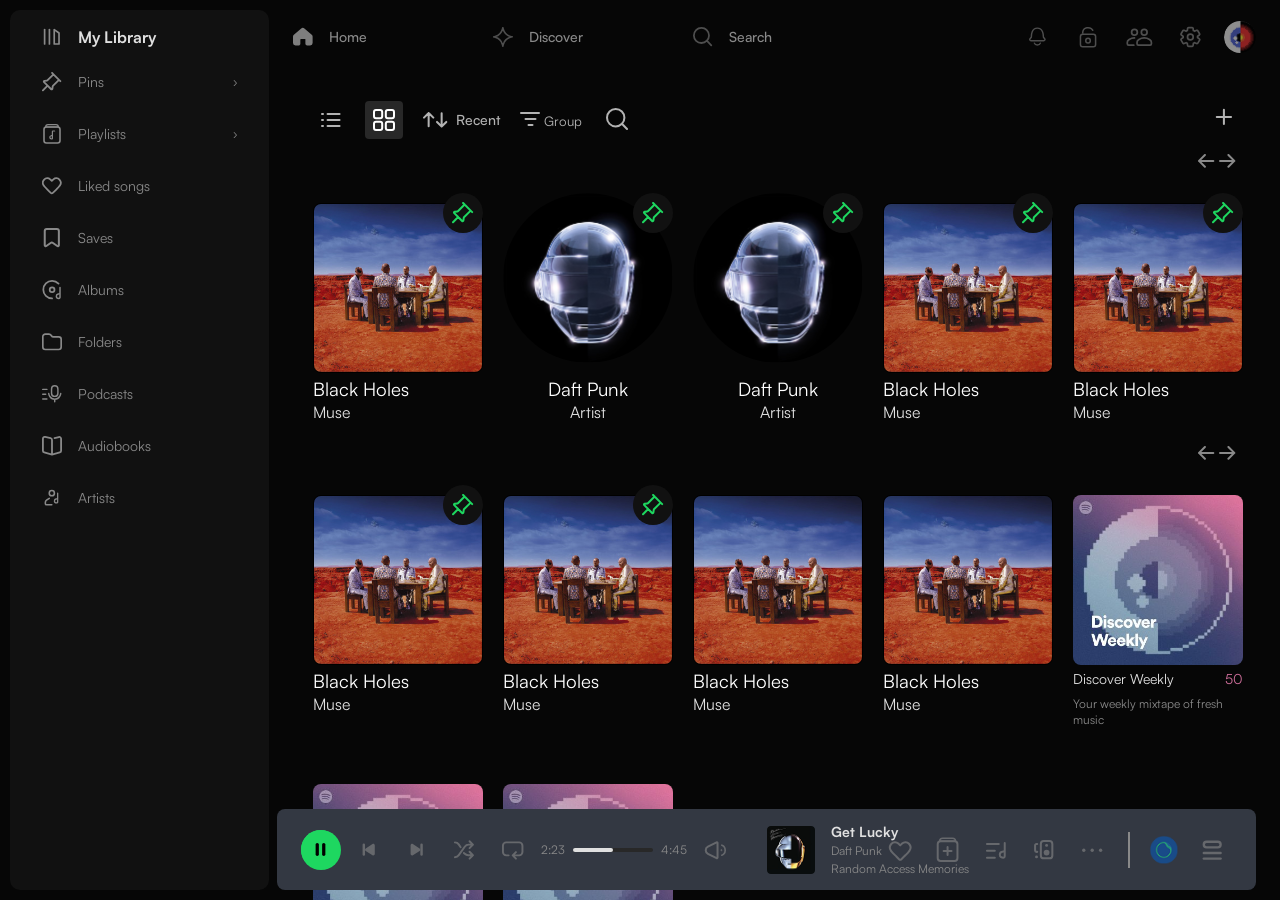
==== commit 5dcc8c8f: "Merge branch 'main' into feat/media-pages" ====
--- a/html/library.html
+++ b/html/library.html
@@ -8,33 +8,26 @@
 </head>
 <body>
 
-  <!-- =============================================
-       APP WRAPPER — root layout container
-       ============================================= -->
+  <input type="checkbox" id="dj-toggle" class="dj-toggle__input">
+  <input type="checkbox" id="player-popup" class="player-popup__input">
+
+  <!-- App Wrapper -->
   <div class="app-wrapper">
 
-    <!-- =============================================
-         SIDEBAR — left navigation panel
-         ============================================= -->
+    <!-- Sidebar -->
     <aside class="sidebar">
-
-      <!-- Sidebar header: library title + action buttons -->
       <div class="sidebar-header">
-        <a href="library.html" class="sidebar-header__left">
+        <div class="sidebar-header__left">
           <img src="../assets/icons/mylibrary.svg" alt="" class="sidebar-header__icon">
           <span class="sidebar-title">My Library</span>
-        </a>
+        </div>
         <div class="sidebar-header__actions">
           <button class="sidebar-header__btn" aria-label="More">···</button>
           <button class="sidebar-header__btn" aria-label="Add">+</button>
         </div>
       </div>
-
-      <!-- Sidebar navigation list -->
       <nav class="sidebar-nav">
         <ul class="sidebar-list">
-
-          <!-- Pins link -->
           <li class="sidebar-item">
             <a href="#" class="sidebar-link">
               <img src="../assets/icons/pins.svg" alt="" class="sidebar-link__icon">
@@ -42,8 +35,6 @@
               <span class="sidebar-link__arrow">›</span>
             </a>
           </li>
-
-          <!-- Playlists — collapsible dropdown -->
           <li class="sidebar-item">
             <details class="sidebar-dropdown">
               <summary class="sidebar-link">
@@ -85,74 +76,56 @@
               </ul>
             </details>
           </li>
-
-          <!-- Liked Songs link -->
           <li class="sidebar-item">
             <a href="liked.songs.html" class="sidebar-link">
               <img src="../assets/icons/likedsongs.svg" alt="" class="sidebar-link__icon">
               <span class="sidebar-link__text">Liked songs</span>
             </a>
           </li>
-
-          <!-- Saves link -->
           <li class="sidebar-item">
             <a href="#" class="sidebar-link">
               <img src="../assets/icons/saves.svg" alt="" class="sidebar-link__icon">
               <span class="sidebar-link__text">Saves</span>
             </a>
           </li>
-
-          <!-- Albums link -->
           <li class="sidebar-item">
             <a href="#" class="sidebar-link">
               <img src="../assets/icons/albums.svg" alt="" class="sidebar-link__icon">
               <span class="sidebar-link__text">Albums</span>
             </a>
           </li>
-
-          <!-- Folders link -->
           <li class="sidebar-item">
             <a href="#" class="sidebar-link">
               <img src="../assets/icons/folders.svg" alt="" class="sidebar-link__icon">
               <span class="sidebar-link__text">Folders</span>
             </a>
           </li>
-
-          <!-- Podcasts link -->
           <li class="sidebar-item">
             <a href="#" class="sidebar-link">
               <img src="../assets/icons/podcasts.svg" alt="" class="sidebar-link__icon">
               <span class="sidebar-link__text">Podcasts</span>
             </a>
           </li>
-
-          <!-- Audiobooks link -->
           <li class="sidebar-item">
             <a href="#" class="sidebar-link">
               <img src="../assets/icons/audiobooks.svg" alt="" class="sidebar-link__icon">
               <span class="sidebar-link__text">Audiobooks</span>
             </a>
           </li>
-
-          <!-- Artists link -->
           <li class="sidebar-item">
             <a href="#" class="sidebar-link">
               <img src="../assets/icons/artists.svg" alt="" class="sidebar-link__icon">
               <span class="sidebar-link__text">Artists</span>
             </a>
           </li>
-
         </ul>
       </nav>
     </aside>
-    <!-- END SIDEBAR -->
-
-    <!-- =============================================
-         MAIN AREA — top header + scrollable content
-         ============================================= -->
+
+    <!-- Main Area -->
     <div class="main-area">
 
-      <!-- Top navigation header -->
+      <!-- Top Header -->
       <header class="top-header">
         <nav class="header-nav">
           <a href="../index.html" class="header-nav__link">
@@ -168,8 +141,6 @@
             <span class="header-nav__text">Search</span>
           </a>
         </nav>
-
-        <!-- Header utility buttons -->
         <div class="header-actions">
           <button class="header-actions__btn" aria-label="Notifications">
             <img src="../assets/icons/notification.svg" alt="">
@@ -188,918 +159,404 @@
           </button>
         </div>
       </header>
-      <!-- END TOP HEADER -->
-
-      <!-- =============================================
-           MAIN CONTENT — library section
-           ============================================= -->
+
+      <!-- Main Content -->
       <main class="main-content">
-        <section class="library_section-wrapper">
-
-          <!-- ==========================================
-               PLAYLIST NAV BAR — view toggle + sort + filter
-               ========================================== -->
-          <div class="playlist-nav-bar">
-
-            <!-- Left group: view mode buttons + sort + filter + search -->
-            <div class="nav-group-left">
-
-              <!-- View toggle: list view -->
-              <button class="nav-btn" aria-label="List view">
-                <svg width="20" height="14" viewBox="0 0 20 14" fill="none" xmlns="http://www.w3.org/2000/svg">
-                  <path d="M6.58398 13H18.584" stroke="currentColor" stroke-width="2" stroke-linecap="round"/>
-                  <path d="M1 13H2" stroke="currentColor" stroke-width="2" stroke-linecap="round"/>
-                  <path d="M6.58398 7H18.584" stroke="currentColor" stroke-width="2" stroke-linecap="round"/>
-                  <path d="M1 7H2" stroke="currentColor" stroke-width="2" stroke-linecap="round"/>
-                  <path d="M6.58398 1H18.584" stroke="currentColor" stroke-width="2" stroke-linecap="round"/>
-                  <path d="M1 1H2" stroke="currentColor" stroke-width="2" stroke-linecap="round"/>
-                </svg>
+
+        <!-- Mobile Library Header (visible on mobile only) -->
+        <div class="library-mobile-header">
+          <div class="library-mobile-header__search-row">
+            <div class="library-mobile-header__search">
+              <input type="text" placeholder="Search library" class="library-mobile-header__input">
+              <img src="../assets/icons/search.svg" alt="" class="library-mobile-header__search-icon">
+            </div>
+            <button class="library-mobile-header__add">
+              <img src="../assets/icons/plus.svg" alt="">
+            </button>
+          </div>
+          <div class="library-mobile-header__controls">
+            <div class="library-mobile-header__controls-left">
+              <button class="library-mobile-header__btn">
+                <img src="../assets/icons/filter.svg" alt="">
+                <span>Group</span>
               </button>
-
-              <!-- View toggle: grid view (currently active) -->
-              <button class="nav-btn active" aria-label="Grid view">
-                <svg width="22" height="22" viewBox="0 0 22 22" fill="none" xmlns="http://www.w3.org/2000/svg">
-                  <rect width="8.18182" height="8.18182" rx="2" transform="matrix(1 0 0 -1 1 21)" stroke="currentColor" stroke-width="2"/>
-                  <rect width="8.18182" height="8.18182" rx="2" transform="matrix(1 0 0 -1 1 9.18176)" stroke="currentColor" stroke-width="2"/>
-                  <rect width="8.18182" height="8.18182" rx="2" transform="matrix(1 0 0 -1 12.8184 21)" stroke="currentColor" stroke-width="2"/>
-                  <rect width="8.18182" height="8.18182" rx="2" transform="matrix(1 0 0 -1 12.8184 9.18176)" stroke="currentColor" stroke-width="2"/>
-                </svg>
-              </button>
-
-              <!-- Sort button: "Recent" with up/down arrow icon -->
-              <button class="nav-btn-text" aria-label="Sort by recent">
-                <svg width="25" height="16" viewBox="0 0 25 16" fill="none" xmlns="http://www.w3.org/2000/svg">
-                  <path d="M5.65327 14.2864L5.65327 1.01023M5.65327 1.01023L10.2964 5.65335M5.65327 1.01023L1.01015 5.65335" stroke="currentColor" stroke-width="2.02054" stroke-linecap="round" stroke-linejoin="round"/>
-                  <path d="M18.6534 1.28638L18.6534 14.5625M18.6534 14.5625L14.0103 9.9194M18.6534 14.5625L23.2965 9.9194" stroke="currentColor" stroke-width="2.02054" stroke-linecap="round" stroke-linejoin="round"/>
-                </svg>
-                <span>Recent</span>
-              </button>
-
-              <!-- Filter dropdown: Group by type (All, Songs, Playlists…) -->
-              <div class="filter-dropdown-container">
-
-                <!-- Trigger button: toggles .show on the dropdown menu -->
-                <button class="filter-trigger" onclick="this.nextElementSibling.classList.toggle('show')" aria-label="Filter and group">
-                  <svg width="20" height="14" viewBox="0 0 20 14" fill="none">
-                    <path d="M19 1L1 1" stroke="currentColor" stroke-width="2" stroke-linecap="round"/>
-                    <path d="M15.4922 7L5.49219 7" stroke="currentColor" stroke-width="2" stroke-linecap="round"/>
-                    <path d="M12.4922 13H8.49219" stroke="currentColor" stroke-width="2" stroke-linecap="round"/>
-                  </svg>
-                  <span>Group</span>
-                </button>
-
-                <!-- Dropdown menu (shown when .show class is present) -->
-                <div class="filter-dropdown-menu">
-
-                  <!-- Filter by content type -->
-                  <ul class="filter-list">
-                    <li class="filter-item active">All</li>
-                    <li class="filter-item">Songs</li>
-                    <li class="filter-item">Playlists</li>
-                    <li class="filter-item">Albums</li>
-                    <li class="filter-item">Artists</li>
-                    <li class="filter-item">Folders</li>
-                    <li class="filter-item">Podcasts</li>
-                    <li class="filter-item">Audiobooks</li>
-                  </ul>
-
-                  <div class="dropdown-divider"></div>
-
-                  <!-- Group toggle switch -->
-                  <div class="group-section">
-                    <span class="group-label">Group</span>
-                    <label class="switch">
-                      <input type="checkbox" id="group-checkbox">
-                      <span class="slider"></span>
-                    </label>
-                  </div>
-
-                </div>
-              </div>
-              <!-- END FILTER DROPDOWN -->
-
-              <!-- Search / magnifier button -->
-              <button class="nav-btn" aria-label="Search library">
-                <svg width="23" height="23" viewBox="0 0 23 23" fill="none" xmlns="http://www.w3.org/2000/svg">
-                  <path d="M15.9158 15.7929C17.4535 14.2244 18.4016 12.0759 18.4016 9.70591C18.4016 4.90343 14.5084 1.01025 9.70591 1.01025C4.90343 1.01025 1.01025 4.90343 1.01025 9.70591C1.01025 14.5084 4.90343 18.4016 9.70591 18.4016C12.1384 18.4016 14.3377 17.4027 15.9158 15.7929ZM15.9158 15.7929L21.0103 21.0103" stroke="currentColor" stroke-width="2.02054" stroke-linecap="round"/>
-                </svg>
-              </button>
-
-            </div>
-            <!-- END NAV GROUP LEFT -->
-
-            <!-- Right group: add new item (+) button -->
-            <div class="nav-group-right">
-              <button class="nav-btn" aria-label="Add new">
-                <svg width="24" height="24" viewBox="0 0 24 24" fill="none" xmlns="http://www.w3.org/2000/svg">
-                  <path d="M11.9059 4.76246V11.9061M11.9059 19.0498V11.9061M11.9059 11.9061L4.76221 11.9061M11.9059 11.9061H19.0496" stroke="currentColor" stroke-width="2.02054" stroke-linecap="round" stroke-linejoin="round"/>
-                </svg>
+              <button class="library-mobile-header__btn">
+                <span>Recents</span>
+                <img src="../assets/icons/layout.svg" alt="">
               </button>
             </div>
-
           </div>
-          <!-- END PLAYLIST NAV BAR -->
-
-
-          <!-- ==========================================
-               DESKTOP LIBRARY — visible on wide screens
-               ========================================== -->
-          <div class="desktop-library">
-
-            <!-- ------------------------------------------
-                 FIRST ROW — pinned playlists + artist cards
-                 ------------------------------------------ -->
-            <div class="section-header library-scroll">
-              <div class="section__controls">
-                <button class="arrow" onclick="document.getElementById('desktop-first-row').scrollBy({left:-600, behavior:'smooth'})" aria-label="Scroll left">
-                  <svg width="17" height="14" viewBox="0 0 17 14" fill="none" xmlns="http://www.w3.org/2000/svg">
-                    <path d="M15.3224 6.90363L1.01029 6.90363M1.01029 6.90363L6.90353 12.7969M1.01029 6.90363L6.90353 1.01039" stroke="currentColor" stroke-width="2.02054" stroke-linecap="round" stroke-linejoin="round"/>
-                  </svg>
+        </div>
+
+        <section class="library_section-wrapper">
+            <div class="playlist-nav-bar">
+                <div class="nav-group-left">
+                    <button class="nav-btn">
+                        <svg width="20" height="14" viewBox="0 0 20 14" fill="none" xmlns="http://www.w3.org/2000/svg">
+                        <path d="M6.58398 13H18.584" stroke="currentColor" stroke-width="2" stroke-linecap="round"/>
+                        <path d="M1 13H2" stroke="currentColor" stroke-width="2" stroke-linecap="round"/>
+                        <path d="M6.58398 7H18.584" stroke="currentColor" stroke-width="2" stroke-linecap="round"/>
+                        <path d="M1 7H2" stroke="currentColor" stroke-width="2" stroke-linecap="round"/>
+                        <path d="M6.58398 1H18.584" stroke="currentColor" stroke-width="2" stroke-linecap="round"/>
+                        <path d="M1 1H2" stroke="currentColor" stroke-width="2" stroke-linecap="round"/>
+                        </svg>
+                    </button>
+                    
+                    <button class="nav-btn active">
+                        <svg width="22" height="22" viewBox="0 0 22 22" fill="none" xmlns="http://www.w3.org/2000/svg">
+                        <rect width="8.18182" height="8.18182" rx="2" transform="matrix(1 0 0 -1 1 21)" stroke="currentColor" stroke-width="2"/>
+                        <rect width="8.18182" height="8.18182" rx="2" transform="matrix(1 0 0 -1 1 9.18176)" stroke="currentColor" stroke-width="2"/>
+                        <rect width="8.18182" height="8.18182" rx="2" transform="matrix(1 0 0 -1 12.8184 21)" stroke="currentColor" stroke-width="2"/>
+                        <rect width="8.18182" height="8.18182" rx="2" transform="matrix(1 0 0 -1 12.8184 9.18176)" stroke="currentColor" stroke-width="2"/>
+                        </svg>
+                    </button>
+
+                    <button class="nav-btn-text">
+                            <svg width="25" height="16" viewBox="0 0 25 16" fill="none" xmlns="http://www.w3.org/2000/svg">
+                            <path d="M5.65327 14.2864L5.65327 1.01023M5.65327 1.01023L10.2964 5.65335M5.65327 1.01023L1.01015 5.65335" stroke="currentColor" stroke-width="2.02054" stroke-linecap="round" stroke-linejoin="round"/>
+                            <path d="M18.6534 1.28638L18.6534 14.5625M18.6534 14.5625L14.0103 9.9194M18.6534 14.5625L23.2965 9.9194" stroke="currentColor" stroke-width="2.02054" stroke-linecap="round" stroke-linejoin="round"/>
+                            </svg>
+                        <span>Recent</span>
+                    </button>
+
+                <div class="filter-dropdown-container">
+                <button class="filter-trigger" onclick="this.nextElementSibling.classList.toggle('show')">
+                    <svg width="20" height="14" viewBox="0 0 20 14" fill="none">
+                        <path d="M19 1L1 1" stroke="currentColor" stroke-width="2" stroke-linecap="round"/>
+                        <path d="M15.4922 7L5.49219 7" stroke="currentColor" stroke-width="2" stroke-linecap="round"/>
+                        <path d="M12.4922 13H8.49219" stroke="currentColor" stroke-width="2" stroke-linecap="round"/>
+                    </svg>
+                    <span>Group</span>
                 </button>
-                <button class="arrow" onclick="document.getElementById('desktop-first-row').scrollBy({left:600, behavior:'smooth'})" aria-label="Scroll right">
-                  <svg width="17" height="14" viewBox="0 0 17 14" fill="none" xmlns="http://www.w3.org/2000/svg">
-                    <path d="M1.01025 6.90301H15.3224M15.3224 6.90301L9.42917 1.00977M15.3224 6.90301L9.42917 12.7963" stroke="currentColor" stroke-width="2.02054" stroke-linecap="round" stroke-linejoin="round"/>
-                  </svg>
-                </button>
-              </div>
+
+                <div class="filter-dropdown-menu">
+                    <ul class="filter-list">
+                        <li class="filter-item active">All</li>
+                        <li class="filter-item">Songs</li>
+                        <li class="filter-item">Playlists</li>
+                        <li class="filter-item">Albums</li>
+                        <li class="filter-item">Artists</li>
+                        <li class="filter-item">Folders</li>
+                        <li class="filter-item">Podcasts</li>
+                        <li class="filter-item">Audiobooks</li>
+                    </ul>
+                    
+                    <div class="dropdown-divider"></div>
+                    
+                        <div class="group-section">
+                            <span class="group-label">Group</span>
+                            <label class="switch">
+                                <input type="checkbox" id="group-checkbox">
+                                <span class="slider"></span>
+                            </label>
+                        </div>
+                    </div>
+                </div>
+
+                    <button class="nav-btn">
+                        <svg width="23" height="23" viewBox="0 0 23 23" fill="none" xmlns="http://www.w3.org/2000/svg">
+                        <path d="M15.9158 15.7929C17.4535 14.2244 18.4016 12.0759 18.4016 9.70591C18.4016 4.90343 14.5084 1.01025 9.70591 1.01025C4.90343 1.01025 1.01025 4.90343 1.01025 9.70591C1.01025 14.5084 4.90343 18.4016 9.70591 18.4016C12.1384 18.4016 14.3377 17.4027 15.9158 15.7929ZM15.9158 15.7929L21.0103 21.0103" stroke="currentColor" stroke-width="2.02054" stroke-linecap="round"/>
+                        </svg>
+                    </button>
+                </div>
+
+                <div class="nav-group-right">
+                    <svg width="24" height="24" viewBox="0 0 24 24" fill="none" xmlns="http://www.w3.org/2000/svg">
+                    <path d="M11.9059 4.76246V11.9061M11.9059 19.0498V11.9061M11.9059 11.9061L4.76221 11.9061M11.9059 11.9061H19.0496" stroke="currentColor" stroke-width="2.02054" stroke-linecap="round" stroke-linejoin="round"/>
+                    </svg>
+                </div>
             </div>
-
-            <div class="library_cards-wrapper" id="desktop-first-row">
-
-              <!-- Pinned card: Liked Songs (green heart) -->
-              <div class="search_card-square pinned-card">
-                <div class="x-mark">
-                  <img src="../assets/icons/greenpin.svg" alt="Pinned">
-                </div>
-                <div class="card_wrapper">
-                  <div class="second" style="background-color: rgba(30, 215, 96, 0.3);"></div>
-                  <div class="third"  style="background-color: rgba(30, 215, 96, 0.15);"></div>
-                  <div class="card_banner">
-                    <img src="../assets/images/heartgreen.svg" alt="">
-                  </div>
-                  <div class="card_content">
-                    <div class="content_header">
-                      <h4 class="card_title">Liked songs</h4>
-                      <h4 class="card_number" style="color: #1ED760;">8</h4>
-                    </div>
-                    <p class="card_text">Numb, Crawling, In the End, and more</p>
-                  </div>
-                </div>
-              </div>
-
-              <!-- Pinned artist card: David Bowie (round image)-->
-              <div class="search_card">
-                <div class="x-mark">
-                  <img src="../assets/icons/greenpin.svg" alt="Pinned">
-                </div>
-                <img class="search_card-banner" src="../assets/images/davidbowie.svg" alt="David Bowie">
-                <div class="search_card-title">
-                  <h3 class="artist">Daft Punk</h3>
-                  <p>Artist</p>
-                </div>
-              </div>
-
-              <!-- Pinned artist card: Daft Punk (round image) -->
-              <div class="search_card">
-                <div class="x-mark">
-                  <img src="../assets/icons/greenpin.svg" alt="Pinned">
-                </div>
-                <img class="search_card-banner" src="../assets/images/daftpunk3.svg" alt="Daft Punk">
-                <div class="search_card-title">
-                  <h3 class="artist">Daft Punk</h3>
-                  <p>Artist</p>
-                </div>
-              </div>
-
-              <!-- Pinned card: Chill Stuff playlist -->
-              <div class="search_card-square pinned-card">
-                <div class="x-mark">
-                  <img src="../assets/icons/greenpin.svg" alt="Pinned">
-                </div>
-                <div class="card_wrapper">
-                  <div class="second" style="background-color: rgba(137, 137, 137, 0.3);"></div>
-                  <div class="third"  style="background-color: rgba(137, 137, 137, 0.15);"></div>
-                  <div class="card_banner">
-                    <img src="../assets/images/note.svg" alt="">
-                  </div>
-                  <div class="card_content">
-                    <div class="content_header">
-                      <h4 class="card_title">Chill Stuff</h4>
-                      <h4 class="card_number" style="color: #898989;">152</h4>
-                    </div>
-                    <p class="card_text">Simon and Garfunkel, Daft Punk, and more</p>
-                  </div>
-                </div>
-              </div>
-
-              <!-- Pinned card: The Jux Box playlist -->
-              <div class="search_card-square pinned-card">
-                <div class="x-mark">
-                  <img src="../assets/icons/greenpin.svg" alt="Pinned">
-                </div>
-                <div class="card_wrapper">
-                  <div class="second" style="background-color: rgba(137, 137, 137, 0.3);"></div>
-                  <div class="third"  style="background-color: rgba(137, 137, 137, 0.15);"></div>
-                  <div class="card_banner">
-                    <img src="../assets/images/note.svg" alt="">
-                  </div>
-                  <div class="card_content">
-                    <div class="content_header">
-                      <h4 class="card_title">The Jux Box</h4>
-                      <h4 class="card_number" style="color: #898989;">50</h4>
-                    </div>
-                    <p class="card_text">Simon and Garfunkel, Daft Punk, and more</p>
-                  </div>
-                </div>
-              </div>
-
-              <!-- Pinned card: Vibe playlist -->
-              <div class="search_card-square pinned-card">
-                <div class="x-mark">
-                  <img src="../assets/icons/greenpin.svg" alt="Pinned">
-                </div>
-                <div class="card_wrapper">
-                  <div class="second" style="background-color: rgba(137, 137, 137, 0.3);"></div>
-                  <div class="third"  style="background-color: rgba(137, 137, 137, 0.15);"></div>
-                  <div class="card_banner">
-                    <img src="../assets/images/note.svg" alt="">
-                  </div>
-                  <div class="card_content">
-                    <div class="content_header">
-                      <h4 class="card_title">Vibe</h4>
-                      <h4 class="card_number" style="color: #898989;">30</h4>
-                    </div>
-                    <p class="card_text">Blue Skies, No Heaven</p>
-                  </div>
-                </div>
-              </div>
-
-              <!-- Pinned card: Selected Linkin Park playlist -->
-              <div class="search_card-square pinned-card">
-                <div class="x-mark">
-                  <img src="../assets/icons/greenpin.svg" alt="Pinned">
-                </div>
-                <div class="card_wrapper">
-                  <div class="second" style="background-color: rgba(137, 137, 137, 0.3);"></div>
-                  <div class="third"  style="background-color: rgba(137, 137, 137, 0.15);"></div>
-                  <div class="card_banner">
-                    <img src="../assets/images/note.svg" alt="">
-                  </div>
-                  <div class="card_content">
-                    <div class="content_header">
-                      <h4 class="card_title">Selected Linkin Park</h4>
-                      <h4 class="card_number" style="color: #898989;">8</h4>
-                    </div>
-                    <p class="card_text">Numb, Crawling, In the End, and more</p>
-                  </div>
-                </div>
-              </div>
-
-              <!-- Pinned card: Fav Bands folder -->
-              <div class="search_card-square pinned-card">
-                <div class="x-mark">
-                  <img src="../assets/icons/greenpin.svg" alt="Pinned">
-                </div>
-                <div class="card_wrapper">
-                  <div class="second" style="background-color: rgba(137, 137, 137, 0.3);"></div>
-                  <div class="third"  style="background-color: rgba(137, 137, 137, 0.15);"></div>
-                  <div class="card_banner">
-                    <img src="../assets/images/folder.svg" alt="">
-                  </div>
-                  <div class="card_content">
-                    <div class="content_header">
-                      <h4 class="card_title">Fav bands</h4>
-                      <h4 class="card_number" style="color: #898989;">6</h4>
-                    </div>
-                    <p class="card_text">Linkin Park, Muse, and more</p>
-                  </div>
-                </div>
-              </div>
-
+            <!-- FIRST ROW -->
+                    
+             <div class="section-header library-scroll">
+                
+                <div class="section__controls">
+                     <button class="arrow" onclick="document.getElementById('first-row').scrollBy({left:-600, behavior:'smooth'})">
+                        <svg class="arrow" width="17" height="14" viewBox="0 0 17 14" fill="none" xmlns="http://www.w3.org/2000/svg">
+                            <path d="M15.3224 6.90363L1.01029 6.90363M1.01029 6.90363L6.90353 12.7969M1.01029 6.90363L6.90353 1.01039" stroke="currentColor" stroke-width="2.02054" stroke-linecap="round" stroke-linejoin="round"/>
+                        </svg>
+                    </button>
+                    <button class="arrow" onclick="document.getElementById('first-row').scrollBy({left:600, behavior:'smooth'})">
+                        <svg class="arrow" width="17" height="14" viewBox="0 0 17 14" fill="none" xmlns="http://www.w3.org/2000/svg">
+                            <path d="M1.01025 6.90301H15.3224M15.3224 6.90301L9.42917 1.00977M15.3224 6.90301L9.42917 12.7963" stroke="currentColor" stroke-width="2.02054" stroke-linecap="round" stroke-linejoin="round"/>
+                        </svg>
+                    </button>
+                </div>
             </div>
-            <!-- END DESKTOP FIRST ROW -->
-
-            <!-- ------------------------------------------
-                 SECOND ROW — albums + Spotify daily mixes
-                 ------------------------------------------ -->
-            <div class="section-header library-scroll">
-              <div class="section__controls">
-                <button class="arrow" onclick="document.getElementById('desktop-second-row').scrollBy({left:-600, behavior:'smooth'})" aria-label="Scroll left">
-                  <svg width="17" height="14" viewBox="0 0 17 14" fill="none" xmlns="http://www.w3.org/2000/svg">
-                    <path d="M15.3224 6.90363L1.01029 6.90363M1.01029 6.90363L6.90353 12.7969M1.01029 6.90363L6.90353 1.01039" stroke="currentColor" stroke-width="2.02054" stroke-linecap="round" stroke-linejoin="round"/>
-                  </svg>
-                </button>
-                <button class="arrow" onclick="document.getElementById('desktop-second-row').scrollBy({left:600, behavior:'smooth'})" aria-label="Scroll right">
-                  <svg width="17" height="14" viewBox="0 0 17 14" fill="none" xmlns="http://www.w3.org/2000/svg">
-                    <path d="M1.01025 6.90301H15.3224M15.3224 6.90301L9.42917 1.00977M15.3224 6.90301L9.42917 12.7963" stroke="currentColor" stroke-width="2.02054" stroke-linecap="round" stroke-linejoin="round"/>
-                  </svg>
-                </button>
-              </div>
+          <div class="library_cards-wrapper" id="first-row">
+                <div class="search_card-square">
+                    <div class="x-mark">
+                        <img src="../assets/icons/greenpin.svg" alt="">
+                    </div>
+                    <div class="hover-square"></div>
+                    <img class="search_card-rectangle" src="../assets/images/muse.svg" alt="">
+                    <div class="search_card-title-rec">
+                        <h3 class="artist">Black Holes</h3>
+                        <p>Muse</p>
+                    </div>
+                </div>
+                <!--  -->
+                <div class="search_card">
+                    <div class="x-mark">
+                        <img src="../assets/icons/greenpin.svg" alt="">
+                    </div>
+                    <img class="search_card-banner" src="../assets/images/daftpunk3.svg" alt="">
+                    <div class="search_card-title">
+                        <h3 class="artist">Daft Punk</h3>
+                        <p>Artist</p>
+                    </div>
+                </div>
+                <!--  -->
+                <div class="search_card">
+                    <div class="x-mark">
+                        <img src="../assets/icons/greenpin.svg" alt="">
+                    </div>
+                    <img class="search_card-banner" src="../assets/images/daftpunk3.svg" alt="">
+                    <div class="search_card-title">
+                        <h3 class="artist">Daft Punk</h3>
+                        <p>Artist</p>
+                    </div>
+                </div>
+                <!--  -->
+                 <div class="search_card-square">
+                    <div class="x-mark">
+                        <img src="../assets/icons/greenpin.svg" alt="">
+                    </div>
+                    <div class="hover-square"></div>
+                    <img class="search_card-rectangle" src="../assets/images/muse.svg" alt="">
+                    <div class="search_card-title-rec">
+                        <h3 class="artist">Black Holes</h3>
+                        <p>Muse</p>
+                    </div>
+                </div>
+                <!--  -->
+                <div class="search_card-square">
+                    <div class="x-mark">
+                        <img src="../assets/icons/greenpin.svg" alt="">
+                    </div>
+                    <div class="hover-square"></div>
+                    <img class="search_card-rectangle" src="../assets/images/muse.svg" alt="">
+                    <div class="search_card-title-rec">
+                        <h3 class="artist">Black Holes</h3>
+                        <p>Muse</p>
+                    </div>
+                </div>
+                <!--  -->
+                <div class="search_card-square">
+                    <div class="x-mark">
+                        <img src="../assets/icons/greenpin.svg" alt="">
+                    </div>
+                    <div class="hover-square"></div>
+                    <img class="search_card-rectangle" src="../assets/images/muse.svg" alt="">
+                    <div class="search_card-title-rec">
+                        <h3 class="artist">Black Holes</h3>
+                        <p>Muse</p>
+                    </div>
+                </div>
+                <!--  -->
+                <div class="search_card-square">
+                    <div class="x-mark">
+                        <img src="../assets/icons/greenpin.svg" alt="">
+                    </div>
+                    <div class="hover-square"></div>
+                    <img class="search_card-rectangle" src="../assets/images/muse.svg" alt="">
+                    <div class="search_card-title-rec">
+                        <h3 class="artist">Black Holes</h3>
+                        <p>Muse</p>
+                    </div>
+                </div>
+                <!--  -->
+                 <div class="search_card-square">
+                    <div class="x-mark">
+                        <img src="../assets/icons/greenpin.svg" alt="">
+                    </div>
+                    <div class="hover-square"></div>
+                    <img class="search_card-rectangle" src="../assets/images/muse.svg" alt="">
+                    <div class="search_card-title-rec">
+                        <h3 class="artist">Black Holes</h3>
+                        <p>Muse</p>
+                    </div>
+                </div>
+                <!--  -->
             </div>
-
-            <div class="library_cards-wrapper" id="desktop-second-row">
-
-              <!-- Saved album: Meteora — Linkin Park -->
-              <div class="search_card-square pinned-card">
-                <div class="x-mark">
-                  <img src="../assets/icons/greenpin.svg" alt="Pinned">
-                </div>
-                <div class="card_wrapper">
-                  <div class="second" style="background-color: rgba(166, 145, 116, 0.3)"></div>
-                  <div class="third"  style="background-color: rgba(166, 145, 116, 0.15)"></div>
-                  <div class="card_banner">
-                    <img src="../assets/images/frame(linkinpark).svg" alt="">
-                  </div>
-                  <div class="card_content">
-                    <div class="content_header">
-                      <h4 class="card_title">Meteora</h4>
-                    </div>
-                    <p class="card_text">Linkin Park</p>
-                  </div>
-                </div>
-              </div>
-
-              <!-- Saved album: Abbey Road — The Beatles -->
-              <div class="search_card-square pinned-card">
-                <div class="x-mark">
-                  <img src="../assets/icons/greenpin.svg" alt="Pinned">
-                </div>
-                <div class="card_wrapper">
-                  <div class="second" style="background-color: rgba(117, 164, 150, 0.3)"></div>
-                  <div class="third"  style="background-color: rgba(117, 164, 150, 0.15)"></div>
-                  <div class="card_banner">
-                    <img src="../assets/images/frame(beatles).svg" alt="">
-                  </div>
-                  <div class="card_content">
-                    <div class="content_header">
-                      <h4 class="card_title">Abbey Road</h4>
-                      <h4 class="card_number" style="color: #898989;">13</h4>
-                    </div>
-                    <p class="card_text">The Beatles</p>
-                  </div>
-                </div>
-              </div>
-
-              <!-- Saved album: Random Access Memories — Daft Punk -->
-              <div class="search_card-square pinned-card">
-                <div class="x-mark">
-                  <img src="../assets/icons/greenpin.svg" alt="Pinned">
-                </div>
-                <div class="card_wrapper">
-                  <div class="second" style="background-color: rgba(187, 180, 216, 0.3)"></div>
-                  <div class="third"  style="background-color: rgba(187, 180, 216, 0.15)"></div>
-                  <div class="card_banner">
-                    <img src="../assets/images/frame(daftpunk).svg" alt="">
-                  </div>
-                  <div class="card_content">
-                    <div class="content_header">
-                      <h4 class="card_title">Random Access Memories</h4>
-                      <h4 class="card_number" style="color: #898989;">13</h4>
-                    </div>
-                    <p class="card_text">Daft Punk</p>
-                  </div>
-                </div>
-              </div>
-
-              <!-- Saved album: Black Holes and Revelations — Muse -->
-              <div class="search_card-square pinned-card">
-                <div class="x-mark">
-                  <img src="../assets/icons/greenpin.svg" alt="Pinned">
-                </div>
-                <div class="card_wrapper">
-                  <div class="second" style="background-color: rgba(98, 120, 177, 0.3)"></div>
-                  <div class="third"  style="background-color: rgba(98, 120, 177, 0.15)"></div>
-                  <div class="card_banner">
-                    <img src="../assets/images/muse.svg" alt="">
-                  </div>
-                  <div class="card_content">
-                    <div class="content_header">
-                      <h4 class="card_title">Black Holes and Revelations</h4>
-                      <h4 class="card_number" style="color: #898989;">13</h4>
-                    </div>
-                    <p class="card_text">Muse</p>
-                  </div>
-                </div>
-              </div>
-
-              <!-- Spotify-generated card: Daily Mix 1 -->
-              <div class="card_wrapper home-card">
-                <div class="second" style="background-color: rgba(149, 230, 211, 0.3);"></div>
-                <div class="third"  style="background-color: rgba(149, 230, 211, 0.15);"></div>
-                <div class="card_banner">
-                  <img src="../assets/images/dailymix1.svg" alt="">
-                </div>
-                <div class="card_content">
-                  <div class="content_header">
-                    <h4 class="card_title">Daily Mix 1</h4>
-                    <h4 class="card_number" style="color:#95E6D3;">50</h4>
-                  </div>
-                  <p class="card_text">Linkin Park, System Of A Down, Coal Chamber...</p>
-                </div>
-              </div>
-
-              <!-- Spotify-generated card: Daily Mix 2 -->
-              <div class="card_wrapper home-card">
-                <div class="second" style="background-color: rgba(244, 184, 189, 0.3);"></div>
-                <div class="third"  style="background-color: rgba(244, 184, 189, 0.15);"></div>
-                <div class="card_banner">
-                  <img src="../assets/images/dailymix2.svg" alt="">
-                </div>
-                <div class="card_content">
-                  <div class="content_header">
-                    <h4 class="card_title">Daily Mix 2</h4>
-                    <h4 class="card_number" style="color: #F4B8BD;">50</h4>
-                  </div>
-                  <p class="card_text">Avril Lavigne, Lorde, Charli XCX and more</p>
-                </div>
-              </div>
-
-              <!-- Spotify-generated card: Daily Mix 3 -->
-              <div class="card_wrapper home-card">
-                <div class="second" style="background-color: rgba(195, 231, 183, 0.3);"></div>
-                <div class="third"  style="background-color: rgba(195, 231, 183, 0.15);"></div>
-                <div class="card_banner">
-                  <img src="../assets/images/dailymix3.svg" alt="">
-                </div>
-                <div class="card_content">
-                  <div class="content_header">
-                    <h4 class="card_title">Daily Mix 3</h4>
-                    <h4 class="card_number" style="color: #C3E7B7;">50</h4>
-                  </div>
-                  <p class="card_text">The Strokes, Martin Garrix, MGMT and more</p>
-                </div>
-              </div>
-
-              <!-- Spotify-generated card: Rock Mix -->
-              <div class="card_wrapper home-card">
-                <div class="second" style="background-color: rgba(204, 246, 101, 0.3);"></div>
-                <div class="third"  style="background-color: rgba(204, 246, 101, 0.15);"></div>
-                <div class="card_banner">
-                  <img src="../assets/images/rockmix.svg" alt="">
-                </div>
-                <div class="card_content">
-                  <div class="content_header">
-                    <h4 class="card_title">Rock Mix</h4>
-                    <h4 class="card_number" style="color: #CCF665;">50</h4>
-                  </div>
-                  <p class="card_text">Red Hot Chili Peppers, R.E.M., Guns N' Roses...</p>
-                </div>
-              </div>
-
+            <!-- ROW END -->
+
+                  <!-- SECOND ROW -->
+                    <div class="section-header library-scroll">
+                
+                <div class="section__controls">
+                     <button class="arrow" onclick="document.getElementById('second-row').scrollBy({left:-600, behavior:'smooth'})">
+                        <svg class="arrow" width="17" height="14" viewBox="0 0 17 14" fill="none" xmlns="http://www.w3.org/2000/svg">
+                            <path d="M15.3224 6.90363L1.01029 6.90363M1.01029 6.90363L6.90353 12.7969M1.01029 6.90363L6.90353 1.01039" stroke="currentColor" stroke-width="2.02054" stroke-linecap="round" stroke-linejoin="round"/>
+                        </svg>
+                    </button>
+                    <button class="arrow" onclick="document.getElementById('second-row').scrollBy({left:600, behavior:'smooth'})">
+                        <svg class="arrow" width="17" height="14" viewBox="0 0 17 14" fill="none" xmlns="http://www.w3.org/2000/svg">
+                            <path d="M1.01025 6.90301H15.3224M15.3224 6.90301L9.42917 1.00977M15.3224 6.90301L9.42917 12.7963" stroke="currentColor" stroke-width="2.02054" stroke-linecap="round" stroke-linejoin="round"/>
+                        </svg>
+                    </button>
+                </div>
             </div>
-            <!-- END DESKTOP SECOND ROW -->
-
-            <!-- ------------------------------------------
-                 THIRD ROW — additional Spotify mixes (no scroll controls)
-                 ------------------------------------------ -->
-            <div class="library_cards-wrapper">
-
-              <!-- Spotify-generated card: Chill Mix -->
-              <div class="card_wrapper home-card">
-                <div class="second" style="background-color: rgba(249, 231, 44, 0.3);"></div>
-                <div class="third"  style="background-color: rgba(249, 231, 44, 0.15);"></div>
-                <div class="card_banner">
-                  <img src="../assets/images/chillmix.svg" alt="">
-                </div>
-                <div class="card_content">
-                  <div class="content_header">
-                    <h4 class="card_title">Chill Mix</h4>
-                    <h4 class="card_number" style="color: #F9E72C;">50</h4>
-                  </div>
-                  <p class="card_text">MF DOOM, Daft Punk, The Chainsmokers, and more</p>
-                </div>
-              </div>
-
-              <!-- Spotify-generated card: Pop Mix-->
-              <div class="card_wrapper home-card">
-                <div class="second" style="background-color: rgba(155, 240, 226, 0.3);"></div>
-                <div class="third"  style="background-color: rgba(155, 240, 226, 0.15);"></div>
-                <div class="card_banner">
-                  <img src="../assets/images/popmix.svg" alt="">
-                </div>
-                <div class="card_content">
-                  <div class="content_header">
-                    <h4 class="card_title">Pop Mix</h4>
-                    <h4 class="card_number" style="color: #9BF0E2;">50</h4>
-                  </div>
-                  <p class="card_text">Red Hot Chili Peppers, R.E.M., Guns N' Roses...</p>
-                </div>
-              </div>
-
+          <div class="library_cards-wrapper" id="second-row">
+                <div class="search_card-square">
+                    <div class="x-mark">
+                        <img src="../assets/icons/greenpin.svg" alt="">
+                    </div>
+                    <div class="hover-square"></div>
+                    <img class="search_card-rectangle" src="../assets/images/muse.svg" alt="">
+                    <div class="search_card-title-rec">
+                        <h3 class="artist">Black Holes</h3>
+                        <p>Muse</p>
+                    </div>
+                </div>
+                <!--  -->
+                <div class="search_card-square">
+                    <div class="x-mark">
+                        <img src="../assets/icons/greenpin.svg" alt="">
+                    </div>
+                    <div class="hover-square"></div>
+                    <img class="search_card-rectangle" src="../assets/images/muse.svg" alt="">
+                    <div class="search_card-title-rec">
+                        <h3 class="artist">Black Holes</h3>
+                        <p>Muse</p>
+                    </div>
+                </div>
+                <!--  -->
+                 <div class="search_card-square">
+                    <div class="hover-square"></div>
+                    <img class="search_card-rectangle" src="../assets/images/muse.svg" alt="">
+                    <div class="search_card-title-rec">
+                        <h3 class="artist">Black Holes</h3>
+                        <p>Muse</p>
+                    </div>
+                </div>
+                <!--  -->
+                 <div class="search_card-square">
+                    <div class="hover-square"></div>
+                    <img class="search_card-rectangle" src="../assets/images/muse.svg" alt="">
+                    <div class="search_card-title-rec">
+                        <h3 class="artist">Black Holes</h3>
+                        <p>Muse</p>
+                    </div>
+                </div>
+                <!--  -->
+                 <div class="card_wrapper home-card">
+                    <div class="second"></div>
+                    <div class="third"></div>
+                    <div class="card_banner">
+                        <img src="../assets/images/home/discover.svg" alt="">
+                    </div>
+                    <div class="card_content">
+                        <div class="content_header">
+                            <h4 class="card_title">Discover Weekly</h4>
+                            <h4 class="card_number"  style="color: #CE6E9A;">50</h4>
+                        </div>
+                        <p class="card_text">Your weekly mixtape of fresh music</p>
+                    </div>
+                 </div>
+                 <!--  -->
+                 <div class="card_wrapper home-card">
+                    <div class="second"></div>
+                    <div class="third"></div>
+                    <div class="card_banner">
+                        <img src="../assets/images/home/discover.svg" alt="">
+                    </div>
+                    <div class="card_content">
+                        <div class="content_header">
+                            <h4 class="card_title">Discover Weekly</h4>
+                            <h4 class="card_number"  style="color: #CE6E9A;">50</h4>
+                        </div>
+                        <p class="card_text">Your weekly mixtape of fresh music</p>
+                    </div>
+                 </div>
+                 <!--  -->
+                 <div class="card_wrapper home-card">
+                    <div class="second"></div>
+                    <div class="third"></div>
+                    <div class="card_banner">
+                        <img src="../assets/images/home/discover.svg" alt="">
+                    </div>
+                    <div class="card_content">
+                        <div class="content_header">
+                            <h4 class="card_title">Discover Weekly</h4>
+                            <h4 class="card_number"  style="color: #CE6E9A;">50</h4>
+                        </div>
+                        <p class="card_text">Your weekly mixtape of fresh music</p>
+                    </div>
+                 </div>
+                 <!--  -->
+                 <div class="card_wrapper home-card">
+                    <div class="second"></div>
+                    <div class="third"></div>
+                    <div class="card_banner">
+                        <img src="../assets/images/home/discover.svg" alt="">
+                    </div>
+                    <div class="card_content">
+                        <div class="content_header">
+                            <h4 class="card_title">Discover Weekly</h4>
+                            <h4 class="card_number"  style="color: #CE6E9A;">50</h4>
+                        </div>
+                        <p class="card_text">Your weekly mixtape of fresh music</p>
+                    </div>
+                 </div>
+                 <!--  -->
+        
             </div>
-            <!-- END DESKTOP THIRD ROW -->
-
-          </div>
-          <!-- END DESKTOP LIBRARY -->
-
-
-          <!-- ==========================================
-               MOBILE LIBRARY — accordion sections, hidden on desktop
-               ========================================== -->
-          <div class="mobile-library">
-
-            <!-- Accordion: Playlists -->
-            <div class="accordion-item">
-              <div class="accordion-header" onclick="this.parentElement.classList.toggle('active')">
-                <h2 class="accordion-title">Playlists</h2>
-                <svg class="chevron-icon" width="16" height="16" viewBox="0 0 16 16" fill="currentColor" xmlns="http://www.w3.org/2000/svg">
-                  <path d="M5.3 2.3a1 1 0 0 1 1.4 0l6 6a1 1 0 0 1 0 1.4l-6 6a1 1 0 0 1-1.4-1.4L10.6 9 5.3 3.7a1 1 0 0 1 0-1.4z"/>
-                </svg>
-              </div>
-              <div class="accordion-content">
-                <div class="library_cards-wrapper">
-
-                  <!-- Pinned: Liked Songs -->
-                  <div class="search_card-square pinned-card">
-                    <div class="x-mark">
-                      <img src="../assets/icons/greenpin.svg" alt="Pinned">
-                    </div>
-                    <div class="card_wrapper">
-                      <div class="second" style="background-color: rgba(30, 215, 96, 0.3);"></div>
-                      <div class="third"  style="background-color: rgba(30, 215, 96, 0.15);"></div>
-                      <div class="card_banner">
-                        <img src="../assets/images/heartgreen.svg" alt="">
-                      </div>
-                      <div class="card_content">
+            <!-- ROW END -->
+
+
+                  <!-- THIRD  ROW -->
+          <div class="library_cards-wrapper">
+
+                 <div class="card_wrapper home-card">
+                    <div class="second"></div>
+                    <div class="third"></div>
+                    <div class="card_banner">
+                        <img src="../assets/images/home/discover.svg" alt="">
+                    </div>
+                    <div class="card_content">
                         <div class="content_header">
-                          <h4 class="card_title">Liked songs</h4>
-                          <h4 class="card_number" style="color: #1ED760;">8</h4>
+                            <h4 class="card_title">Discover Weekly</h4>
+                            <h4 class="card_number"  style="color: #CE6E9A;">50</h4>
                         </div>
-                        <p class="card_text">Numb, Crawling, In the End, and more</p>
-                      </div>
-                    </div>
-                  </div>
-
-                  <!-- Playlist card (placeholder) -->
-                  <div class="search_card-square pinned-card">
-                    <div class="x-mark">
-                      <img src="../assets/icons/greenpin.svg" alt="Pinned">
-                    </div>
-                    <div class="card_wrapper">
-                      <div class="second" style="background-color: rgba(137, 137, 137, 0.3);"></div>
-                      <div class="third"  style="background-color: rgba(137, 137, 137, 0.15);"></div>
-                      <div class="card_banner">
-                        <img src="../assets/images/note.svg" alt="">
-                      </div>
-                      <div class="card_content">
+                        <p class="card_text">Your weekly mixtape of fresh music</p>
+                    </div>
+                 </div>
+                 <!--  -->
+                 <div class="card_wrapper home-card">
+                    <div class="second"></div>
+                    <div class="third"></div>
+                    <div class="card_banner">
+                        <img src="../assets/images/home/discover.svg" alt="">
+                    </div>
+                    <div class="card_content">
                         <div class="content_header">
-                          <h4 class="card_title">Selected Linkin Park</h4>
-                          <h4 class="card_number" style="color: #898989;">8</h4>
+                            <h4 class="card_title">Discover Weekly</h4>
+                            <h4 class="card_number"  style="color: #CE6E9A;">50</h4>
                         </div>
-                        <p class="card_text">Numb, Crawling, In the End, and more</p>
-                      </div>
-                    </div>
-                  </div>
-
-                  <!-- Playlist card (placeholder) -->
-                  <div class="search_card-square pinned-card">
-                    <div class="x-mark">
-                      <img src="../assets/icons/greenpin.svg" alt="Pinned">
-                    </div>
-                    <div class="card_wrapper">
-                      <div class="second" style="background-color: rgba(137, 137, 137, 0.3);"></div>
-                      <div class="third"  style="background-color: rgba(137, 137, 137, 0.15);"></div>
-                      <div class="card_banner">
-                        <img src="../assets/images/note.svg" alt="">
-                      </div>
-                      <div class="card_content">
-                        <div class="content_header">
-                          <h4 class="card_title">Selected Linkin Park</h4>
-                          <h4 class="card_number" style="color: #898989;">8</h4>
-                        </div>
-                        <p class="card_text">Numb, Crawling, In the End, and more</p>
-                      </div>
-                    </div>
-                  </div>
-
-                  <!-- Playlist card (placeholder) -->
-                  <div class="search_card-square pinned-card">
-                    <div class="x-mark">
-                      <img src="../assets/icons/greenpin.svg" alt="Pinned">
-                    </div>
-                    <div class="card_wrapper">
-                      <div class="second" style="background-color: rgba(137, 137, 137, 0.3);"></div>
-                      <div class="third"  style="background-color: rgba(137, 137, 137, 0.15);"></div>
-                      <div class="card_banner">
-                        <img src="../assets/images/note.svg" alt="">
-                      </div>
-                      <div class="card_content">
-                        <div class="content_header">
-                          <h4 class="card_title">Selected Linkin Park</h4>
-                          <h4 class="card_number" style="color: #898989;">8</h4>
-                        </div>
-                        <p class="card_text">Numb, Crawling, In the End, and more</p>
-                      </div>
-                    </div>
-                  </div>
-
-                  <!-- Playlist card (placeholder) -->
-                  <div class="search_card-square pinned-card">
-                    <div class="x-mark">
-                      <img src="../assets/icons/greenpin.svg" alt="Pinned">
-                    </div>
-                    <div class="card_wrapper">
-                      <div class="second" style="background-color: rgba(137, 137, 137, 0.3);"></div>
-                      <div class="third"  style="background-color: rgba(137, 137, 137, 0.15);"></div>
-                      <div class="card_banner">
-                        <img src="../assets/images/note.svg" alt="">
-                      </div>
-                      <div class="card_content">
-                        <div class="content_header">
-                          <h4 class="card_title">Selected Linkin Park</h4>
-                          <h4 class="card_number" style="color: #898989;">8</h4>
-                        </div>
-                        <p class="card_text">Numb, Crawling, In the End, and more</p>
-                      </div>
-                    </div>
-                  </div>
-
-                </div>
-              </div>
+                        <p class="card_text">Your weekly mixtape of fresh music</p>
+                    </div>
+                 </div>
+                 <!--  -->
+        
             </div>
-            <!-- END ACCORDION: PLAYLISTS -->
-
-            <!-- Accordion: Playlists by Spotify (Daily/Rock/Chill/Pop mixes) -->
-            <div class="accordion-item">
-              <div class="accordion-header" onclick="this.parentElement.classList.toggle('active')">
-                <h2 class="accordion-title">Playlists by Spotify</h2>
-                <svg class="chevron-icon" width="16" height="16" viewBox="0 0 16 16" fill="currentColor" xmlns="http://www.w3.org/2000/svg">
-                  <path d="M5.3 2.3a1 1 0 0 1 1.4 0l6 6a1 1 0 0 1 0 1.4l-6 6a1 1 0 0 1-1.4-1.4L10.6 9 5.3 3.7a1 1 0 0 1 0-1.4z"/>
-                </svg>
-              </div>
-              <div class="accordion-content">
-                <div class="library_cards-wrapper">
-
-                  <!-- Daily Mix 1 -->
-                  <div class="card_wrapper">
-                    <div class="second" style="background-color: rgba(149, 230, 211, 0.3);"></div>
-                    <div class="third"  style="background-color: rgba(149, 230, 211, 0.15);"></div>
-                    <div class="card_banner">
-                      <img src="../assets/images/dailymix1.svg" alt="">
-                    </div>
-                    <div class="card_content">
-                      <div class="content_header">
-                        <h4 class="card_title">Daily Mix 1</h4>
-                        <h4 class="card_number" style="color: #95E6D3;">50</h4>
-                      </div>
-                      <p class="card_text">Linkin Park, System Of A Down, Coal Chamber...</p>
-                    </div>
-                  </div>
-
-                  <!-- Daily Mix 2-->
-                  <div class="card_wrapper">
-                    <div class="second" style="background-color: rgba(244, 184, 189, 0.3);"></div>
-                    <div class="third"  style="background-color: rgba(244, 184, 189, 0.15);"></div>
-                    <div class="card_banner">
-                      <img src="../assets/images/dailymix2.svg" alt="">
-                    </div>
-                    <div class="card_content">
-                      <div class="content_header">
-                        <h4 class="card_title">Daily Mix 2</h4>
-                        <h4 class="card_number" style="color: #F4B8BD;">50</h4>
-                      </div>
-                      <p class="card_text">Avril Lavigne, Lorde, Charli XCX and more</p>
-                    </div>
-                  </div>
-
-                  <!-- Daily Mix 3 -->
-                  <div class="card_wrapper">
-                    <div class="second" style="background-color: rgba(195, 231, 183, 0.3);"></div>
-                    <div class="third"  style="background-color: rgba(195, 231, 183, 0.15);"></div>
-                    <div class="card_banner">
-                      <img src="../assets/images/dailymix3.svg" alt="">
-                    </div>
-                    <div class="card_content">
-                      <div class="content_header">
-                        <h4 class="card_title">Daily Mix 3</h4>
-                        <h4 class="card_number" style="color: #C3E7B7;">50</h4>
-                      </div>
-                      <p class="card_text">The Strokes, Martin Garrix, MGMT and more</p>
-                    </div>
-                  </div>
-
-                  <!-- Rock Mix -->
-                  <div class="card_wrapper">
-                    <div class="second" style="background-color: rgba(204, 246, 101, 0.3);"></div>
-                    <div class="third"  style="background-color: rgba(204, 246, 101, 0.15);"></div>
-                    <div class="card_banner">
-                      <img src="../assets/images/rockmix.svg" alt="">
-                    </div>
-                    <div class="card_content">
-                      <div class="content_header">
-                        <h4 class="card_title">Rock Mix</h4>
-                        <h4 class="card_number" style="color: #CCF665;">50</h4>
-                      </div>
-                      <p class="card_text">Red Hot Chili Peppers, R.E.M., Guns N' Roses...</p>
-                    </div>
-                  </div>
-
-                  <!-- Chill Mix -->
-                  <div class="card_wrapper">
-                    <div class="second" style="background-color: rgba(249, 231, 44, 0.3);"></div>
-                    <div class="third"  style="background-color: rgba(249, 231, 44, 0.15);"></div>
-                    <div class="card_banner">
-                      <img src="../assets/images/chillmix.svg" alt="">
-                    </div>
-                    <div class="card_content">
-                      <div class="content_header">
-                        <h4 class="card_title">Chill Mix</h4>
-                        <h4 class="card_number" style="color: #F9E72C;">50</h4>
-                      </div>
-                      <p class="card_text">MF DOOM, Daft Punk, The Chainsmokers, and more</p>
-                    </div>
-                  </div>
-
-                  <!-- Pop Mix -->
-                  <div class="card_wrapper">
-                    <div class="second" style="background-color: rgba(155, 240, 226, 0.3);"></div>
-                    <div class="third"  style="background-color: rgba(155, 240, 226, 0.15);"></div>
-                    <div class="card_banner">
-                      <img src="../assets/images/popmix.svg" alt="">
-                    </div>
-                    <div class="card_content">
-                      <div class="content_header">
-                        <h4 class="card_title">Pop Mix</h4>
-                        <h4 class="card_number" style="color: #9BF0E2;">50</h4>
-                      </div>
-                      <p class="card_text">Red Hot Chili Peppers, R.E.M., Guns N' Roses...</p>
-                    </div>
-                  </div>
-
-                </div>
-              </div>
-            </div>
-            <!-- END ACCORDION: PLAYLISTS BY SPOTIFY -->
-
-            <!-- Accordion: Albums -->
-            <div class="accordion-item">
-              <div class="accordion-header" onclick="this.parentElement.classList.toggle('active')">
-                <h2 class="accordion-title">Albums</h2>
-                <svg class="chevron-icon" width="16" height="16" viewBox="0 0 16 16" fill="currentColor" xmlns="http://www.w3.org/2000/svg">
-                  <path d="M5.3 2.3a1 1 0 0 1 1.4 0l6 6a1 1 0 0 1 0 1.4l-6 6a1 1 0 0 1-1.4-1.4L10.6 9 5.3 3.7a1 1 0 0 1 0-1.4z"/>
-                </svg>
-              </div>
-              <div class="accordion-content">
-                <div class="library_cards-wrapper">
-
-                  <!-- Album: Abbey Road — The Beatles -->
-                  <div class="card_wrapper">
-                    <div class="second" style="background-color: rgba(117, 164, 150, 0.3)"></div>
-                    <div class="third"  style="background-color: rgba(117, 164, 150, 0.15)"></div>
-                    <div class="card_banner">
-                      <img src="../assets/images/frame(beatles).svg" alt="">
-                    </div>
-                    <div class="card_content">
-                      <div class="content_header">
-                        <h4 class="card_title">Abbey Road</h4>
-                        <h4 class="card_number" style="color: #898989;">13</h4>
-                      </div>
-                      <p class="card_text">The Beatles</p>
-                    </div>
-                  </div>
-
-                  <!-- Album: Random Access Memories — Daft Punk -->
-                  <div class="card_wrapper">
-                    <div class="second" style="background-color: rgba(187, 180, 216, 0.3)"></div>
-                    <div class="third"  style="background-color: rgba(187, 180, 216, 0.15)"></div>
-                    <div class="card_banner">
-                      <img src="../assets/images/frame(daftpunk).svg" alt="">
-                    </div>
-                    <div class="card_content">
-                      <div class="content_header">
-                        <h4 class="card_title">Random Access Memories</h4>
-                        <h4 class="card_number" style="color: #898989;">13</h4>
-                      </div>
-                      <p class="card_text">Daft Punk</p>
-                    </div>
-                  </div>
-
-                  <!-- Album: Meteora — Linkin Park -->
-                  <div class="card_wrapper">
-                    <div class="second" style="background-color: rgba(166, 145, 116, 0.3)"></div>
-                    <div class="third"  style="background-color: rgba(166, 145, 116, 0.15)"></div>
-                    <div class="card_banner">
-                      <img src="../assets/images/frame(linkinpark).svg" alt="">
-                    </div>
-                    <div class="card_content">
-                      <div class="content_header">
-                        <h4 class="card_title">Meteora</h4>
-                      </div>
-                      <p class="card_text">Linkin Park</p>
-                    </div>
-                  </div>
-
-                </div>
-              </div>
-            </div>
-            <!-- END ACCORDION: ALBUMS -->
-
-            <!-- Accordion: Folders -->
-            <div class="accordion-item">
-              <div class="accordion-header" onclick="this.parentElement.classList.toggle('active')">
-                <h2 class="accordion-title">Folders</h2>
-                <svg class="chevron-icon" width="16" height="16" viewBox="0 0 16 16" fill="currentColor" xmlns="http://www.w3.org/2000/svg">
-                  <path d="M5.3 2.3a1 1 0 0 1 1.4 0l6 6a1 1 0 0 1 0 1.4l-6 6a1 1 0 0 1-1.4-1.4L10.6 9 5.3 3.7a1 1 0 0 1 0-1.4z"/>
-                </svg>
-              </div>
-              <div class="accordion-content">
-                <div class="library_cards-wrapper">
-
-                  <!-- Folder: Fav Bands -->
-                  <div class="search_card-square pinned-card">
-                    <div class="x-mark">
-                      <img src="../assets/icons/greenpin.svg" alt="Pinned">
-                    </div>
-                    <div class="card_wrapper">
-                      <div class="second" style="background-color: rgba(137, 137, 137, 0.3);"></div>
-                      <div class="third"  style="background-color: rgba(137, 137, 137, 0.15);"></div>
-                      <div class="card_banner">
-                        <img src="../assets/images/folder.svg" alt="">
-                      </div>
-                      <div class="card_content">
-                        <div class="content_header">
-                          <h4 class="card_title">Fav bands</h4>
-                          <h4 class="card_number" style="color: #898989;">6</h4>
-                        </div>
-                        <p class="card_text">Linkin Park, Muse, and more</p>
-                      </div>
-                    </div>
-                  </div>
-
-                </div>
-              </div>
-            </div>
-            <!-- END ACCORDION: FOLDERS -->
-
-            <!-- Accordion: Artists -->
-            <div class="accordion-item">
-              <div class="accordion-header" onclick="this.parentElement.classList.toggle('active')">
-                <h2 class="accordion-title">Artists</h2>
-                <svg class="chevron-icon" width="16" height="16" viewBox="0 0 16 16" fill="currentColor" xmlns="http://www.w3.org/2000/svg">
-                  <path d="M5.3 2.3a1 1 0 0 1 1.4 0l6 6a1 1 0 0 1 0 1.4l-6 6a1 1 0 0 1-1.4-1.4L10.6 9 5.3 3.7a1 1 0 0 1 0-1.4z"/>
-                </svg>
-              </div>
-              <div class="accordion-content">
-                <div class="library_cards-wrapper">
-
-                  <!-- Artist card: Guns N' Roses -->
-                  <div class="search_card">
-                    <img class="search_card-banner" src="../assets/images/gnr.svg" alt="Guns N' Roses">
-                    <div class="search_card-title">
-                      <h3 class="artist">Guns N' Roses</h3>
-                    </div>
-                  </div>
-
-                  <!-- Artist card: Daft Punk -->
-                  <div class="search_card">
-                    <img class="search_card-banner" src="../assets/images/daftpunk3.svg" alt="Daft Punk">
-                    <div class="search_card-title">
-                      <h3 class="artist">Daft Punk</h3>
-                    </div>
-                  </div>
-
-                  <!-- Artist card: David Bowie -->
-                  <div class="search_card">
-                    <img class="search_card-banner" src="../assets/images/davidbowie.svg" alt="David Bowie">
-                    <div class="search_card-title">
-                      <h3 class="artist">David Bowie</h3>
-                    </div>
-                  </div>
-
-                </div>
-              </div>
-            </div>
-            <!-- END ACCORDION: ARTISTS -->
-
-          </div>
-          <!-- END MOBILE LIBRARY -->
-
+            <!-- ROW END -->
         </section>
-      </main>
-      <!-- END MAIN CONTENT -->
-
-    </div>
-    <!-- END MAIN AREA -->
-
-  </div>
-  <!-- END APP WRAPPER -->
-
-  <!-- =============================================
-       BOTTOM PLAYER — persistent playback bar
-       ============================================= -->
+    
+
+  <!-- Bottom Player -->
   <footer class="player">
-
-    <!-- LEFT: album art + track info -->
-    <div class="player-left">
+    <!-- CENTER visually: Track Info -->
+    <label for="player-popup" class="player-left">
       <img src="../assets/images/get-lucky.png" alt="Get Lucky" class="player-cover">
       <div class="player-track">
         <span class="player-track__title">Get Lucky</span>
         <span class="player-track__artist">Daft Punk</span>
         <span class="player-track__album">Random Access Memories</span>
       </div>
-    </div>
-
-    <!-- CENTER: playback controls + progress bar -->
+    </label>
+
+    <!-- LEFT visually: Controls + Progress -->
     <div class="player-center">
       <div class="player-controls">
         <button class="player-btn player-btn--play" aria-label="Pause">
@@ -1118,8 +575,6 @@
           <img src="../assets/icons/repeat.svg" alt="">
         </button>
       </div>
-
-      <!-- Progress bar with timestamps and volume -->
       <div class="player-progress">
         <span class="player-progress__time">2:23</span>
         <div class="player-progress__bar">
@@ -1132,33 +587,44 @@
       </div>
     </div>
 
-    <!-- RIGHT: extra actions (like, playlist, lyrics, device, more, DJ) -->
+    <!-- Mobile Actions (visible on mobile only) -->
+    <div class="player-mobile-actions">
+      <button class="player-btn" aria-label="Add to playlist">
+        <img src="../assets/icons/add.svg" alt="">
+      </button>
+      <button class="player-btn" aria-label="Play">
+        <img src="../assets/icons/play-mobile.svg" alt="">
+      </button>
+    </div>
+
+    <!-- Mobile Progress Bar (visible on mobile only) -->
+    <div class="player-mobile-progress">
+      <div class="player-mobile-progress__fill"></div>
+    </div>
+
+    <!-- RIGHT visually: Actions -->
     <div class="player-right">
       <button class="player-btn" aria-label="Like">
         <img src="../assets/icons/pc-like.svg" alt="">
       </button>
-      <button class="player-btn" aria-label="Add to playlist">
+      <button class="player-btn" aria-label="Add">
         <img src="../assets/icons/pc-playlist.svg" alt="">
       </button>
       <button class="player-btn" aria-label="Lyrics">
         <img src="../assets/icons/pc-lyrics.svg" alt="">
       </button>
-      <button class="player-btn" aria-label="Connect to device">
+      <button class="player-btn" aria-label="Device">
         <img src="../assets/icons/speaker.svg" alt="">
       </button>
-      <button class="player-btn" aria-label="More options">
+      <button class="player-btn" aria-label="More">
         <img src="../assets/icons/pc-playing-more.svg" alt="">
       </button>
-
-      <!-- DJ section: toggle opens a mini panel with DJ controls -->
       <div class="dj-section">
-
-        <!-- Closed state: DJ icon acts as toggle label -->
-        <label for="dj-toggle" class="player-btn dj-toggle__btn" aria-label="Open DJ">
-          <img src="../assets/icons/DJ.png" alt="DJ">
+        <!-- Closed state: standalone DJ toggle -->
+        <label for="dj-toggle" class="player-btn dj-toggle__btn" aria-label="DJ">
+          <img src="../assets/icons/DJ.png" alt="">
         </label>
-
-        <!-- Open state: expanded DJ control panel -->
+        <!-- Open state: panel with controls + DJ icon inside -->
         <div class="dj-panel">
           <button class="player-btn" aria-label="Skip">
             <img src="../assets/icons/dj-skip.svg" alt="">
@@ -1169,42 +635,120 @@
           <button class="player-btn" aria-label="Dislike">
             <img src="../assets/icons/dislike.svg" alt="">
           </button>
-          <!-- Clicking turn-off icon closes the DJ panel -->
-          <label for="dj-toggle" class="player-btn" aria-label="Close DJ">
+          <label for="dj-toggle" class="player-btn" aria-label="Disconnect">
             <img src="../assets/icons/turn-off.svg" alt="">
           </label>
-          <img src="../assets/icons/DJ.png" alt="DJ" class="dj-panel__dj-icon">
+          <img src="../assets/icons/DJ.png" alt="" class="dj-panel__dj-icon">
         </div>
-
-        <!-- Queue button sits outside the DJ panel -->
         <button class="player-btn" aria-label="Queue">
           <img src="../assets/icons/pc-queue.svg" alt="">
         </button>
-
-      </div>
-      <!-- END DJ SECTION -->
-
-    </div>
-    <!-- END PLAYER RIGHT -->
-
+      </div>
+    </div>
   </footer>
-  <!-- END BOTTOM PLAYER -->
-
-  <!-- =============================================
-       SCRIPT — closes the filter dropdown when
-       clicking anywhere outside of it
-       ============================================= -->
-  <script>
+
+  <!-- Bottom Navigation (Mobile only) -->
+  <nav class="bottom-nav">
+    <ul class="bottom-nav__list">
+      <li>
+        <a href="../index.html" class="bottom-nav__item">
+          <img src="../assets/icons/home-active.svg" alt="" class="bottom-nav__icon bottom-nav__icon--active">
+          <img src="../assets/icons/home.svg" alt="" class="bottom-nav__icon bottom-nav__icon--default">
+          <span class="bottom-nav__label">Home</span>
+        </a>
+      </li>
+      <li>
+        <a href="#" class="bottom-nav__item">
+          <img src="../assets/icons/discover-active.svg" alt="" class="bottom-nav__icon bottom-nav__icon--active">
+          <img src="../assets/icons/discover.svg" alt="" class="bottom-nav__icon bottom-nav__icon--default">
+          <span class="bottom-nav__label">Discover</span>
+        </a>
+      </li>
+      <li>
+        <a href="search.html" class="bottom-nav__item">
+          <img src="../assets/icons/search-active.svg" alt="" class="bottom-nav__icon bottom-nav__icon--active">
+          <img src="../assets/icons/search.svg" alt="" class="bottom-nav__icon bottom-nav__icon--default">
+          <span class="bottom-nav__label">Search</span>
+        </a>
+      </li>
+      <li>
+        <a href="library.html" class="bottom-nav__item bottom-nav__item--active">
+          <img src="../assets/icons/library-active.svg" alt="" class="bottom-nav__icon bottom-nav__icon--active">
+          <img src="../assets/icons/mylibrary.svg" alt="" class="bottom-nav__icon bottom-nav__icon--default">
+          <span class="bottom-nav__label">Library</span>
+        </a>
+      </li>
+      <li>
+        <a href="#" class="bottom-nav__item">
+          <img src="../assets/icons/me-active.svg" alt="" class="bottom-nav__icon bottom-nav__icon--active">
+          <img src="../assets/icons/me.svg" alt="" class="bottom-nav__icon bottom-nav__icon--default">
+          <span class="bottom-nav__label">Me</span>
+        </a>
+      </li>
+    </ul>
+  </nav>
+
+<script>
+    // ვუსმენთ ნებისმიერ კლიკს მთლიან დოკუმენტზე
     document.addEventListener('click', function(event) {
-      const filterContainer = document.querySelector('.filter-dropdown-container');
-      const filterMenu = document.querySelector('.filter-dropdown-menu');
-
-      // If the click happened outside the filter container, hide the menu
-      if (filterContainer && !filterContainer.contains(event.target)) {
-        filterMenu.classList.remove('show');
-      }
+        const filterContainer = document.querySelector('.filter-dropdown-container');
+        const filterMenu = document.querySelector('.filter-dropdown-menu');
+        
+        // ვამოწმებთ: თუ მენიუ არსებობს და კლიკი არ მომხდარა ფილტრის კონტეინერის შიგნით
+        if (filterContainer && !filterContainer.contains(event.target)) {
+            // მაშინ წავუშალოთ 'show' კლასი (რაც მას დამალავს)
+            filterMenu.classList.remove('show');
+        }
     });
-  </script>
+</script>
+
+  <!-- Player Popup (Mobile only) -->
+  <div class="player-popup">
+    <div class="player-popup__top">
+      <label for="player-popup" class="player-popup__close">
+        <svg width="24" height="24" viewBox="0 0 24 24" fill="none">
+          <path d="M6 9l6 6 6-6" stroke="currentColor" stroke-width="2" stroke-linecap="round" stroke-linejoin="round"/>
+        </svg>
+      </label>
+      <div class="player-popup__source">
+        <img src="../assets/icons/albums.svg" alt="">
+        <span>Random Access Memories</span>
+      </div>
+      <div></div>
+    </div>
+    <img src="../assets/images/player-main.png" class="player-popup__cover" alt="Get Lucky">
+    <div class="player-popup__info">
+      <div class="player-popup__track">
+        <span class="player-popup__title">Get Lucky</span>
+        <span class="player-popup__artist">Daft Punk</span>
+      </div>
+      <div class="player-popup__track-btns">
+        <button class="player-popup__btn"><img src="../assets/icons/heart.svg" alt=""></button>
+        <button class="player-popup__btn"><img src="../assets/icons/pc-playlist.svg" alt=""></button>
+      </div>
+    </div>
+    <div class="player-popup__progress">
+      <input type="range" class="player-popup__range" min="0" max="100" value="50">
+      <div class="player-popup__times">
+        <span>2:23</span>
+        <span>-0:45</span>
+      </div>
+    </div>
+    <div class="player-popup__controls">
+      <button class="player-popup__btn"><img src="../assets/icons/shuffle.svg" alt=""></button>
+      <button class="player-popup__btn"><img src="../assets/icons/previous-song.svg" alt=""></button>
+      <button class="player-popup__btn player-popup__btn--play"><img src="../assets/icons/Player-mobile.svg" alt=""></button>
+      <button class="player-popup__btn"><img src="../assets/icons/next-song.svg" alt=""></button>
+      <button class="player-popup__btn"><img src="../assets/icons/repeat.svg" alt=""></button>
+    </div>
+    <div class="player-popup__extras">
+      <button class="player-popup__btn"><img src="../assets/icons/speaker.svg" alt=""></button>
+      <button class="player-popup__btn"><img src="../assets/icons/upload.svg" alt=""></button>
+      <button class="player-popup__btn"><img src="../assets/icons/pc-lyrics.svg" alt=""></button>
+      <button class="player-popup__btn"><img src="../assets/icons/pc-queue.svg" alt=""></button>
+      <button class="player-popup__btn"><img src="../assets/icons/pc-playing-more.svg" alt=""></button>
+    </div>
+  </div>
 
 </body>
 </html>
--- a/css/main.css
+++ b/css/main.css
@@ -102,6 +102,19 @@
   padding-bottom: 81px;
 }
 
+@media (max-width: 768px) {
+  .app-wrapper {
+    flex-direction: column;
+  }
+  .main-area {
+    padding-top: 0;
+    width: 100%;
+  }
+  .main-content {
+    padding-top: 0;
+    padding-bottom: calc(61px + 95px + 16px);
+  }
+}
 .sidebar {
   width: 259px;
   height: calc(100vh - 20px);
@@ -233,6 +246,11 @@
   background-color: #282828;
 }
 
+@media (max-width: 768px) {
+  .sidebar {
+    display: none;
+  }
+}
 .top-header {
   display: flex;
   align-items: center;
@@ -319,10 +337,65 @@
   width: 32px;
   height: 32px;
   border-radius: 50%;
-  -o-object-fit: cover;
-     object-fit: cover;
-}
-
+  object-fit: cover;
+}
+
+.filters {
+  display: flex;
+  align-items: center;
+  gap: 8px;
+  margin-bottom: 24px;
+}
+
+.filters__options {
+  margin-left: auto;
+}
+.filters__options img {
+  width: 20px;
+  height: 20px;
+  opacity: 0.7;
+}
+.filters__options:hover img {
+  opacity: 1;
+}
+
+.filter-chip {
+  padding: 8px 15px;
+  border-radius: 8px;
+  background: #282828;
+  color: #898989;
+  font-size: 14px;
+  font-weight: 500;
+  transition: all 0.2s ease;
+}
+.filter-chip:hover {
+  background: #3a3a3a;
+  color: #e0e0e0;
+}
+.filter-chip--active {
+  background: #e0e0e0;
+  color: #000;
+}
+.filter-chip--active:hover {
+  background: #cacaca;
+}
+
+@media (max-width: 768px) {
+  .top-header {
+    display: none;
+  }
+  .filters {
+    position: sticky;
+    top: 0;
+    z-index: 10;
+    background: #060606;
+    padding: 13px 0;
+    margin-bottom: 0;
+  }
+  .filter-chip:first-child {
+    display: none;
+  }
+}
 .player {
   position: fixed;
   bottom: 10px;
@@ -415,8 +488,7 @@
   width: 48px;
   height: 48px;
   border-radius: 4px;
-  -o-object-fit: cover;
-     object-fit: cover;
+  object-fit: cover;
   flex-shrink: 0;
 }
 
@@ -463,7 +535,7 @@
   cursor: pointer;
 }
 .player-progress__bar:hover .player-progress__fill {
-  background-color: #1ed760;
+  background-color: #e0e0e0;
 }
 .player-progress__fill {
   height: 100%;
@@ -518,8 +590,7 @@
 .dj-panel__dj-icon {
   width: 40px;
   height: 40px;
-  -o-object-fit: contain;
-     object-fit: contain;
+  object-fit: contain;
   flex-shrink: 0;
 }
 
@@ -547,6 +618,316 @@
   border-radius: 50px;
 }
 
+.player-mobile-actions {
+  display: none;
+}
+
+.player-mobile-progress {
+  display: none;
+}
+
+@media (max-width: 768px) {
+  .player {
+    bottom: calc(95px + 1px);
+    left: 16px;
+    right: 16px;
+    height: 61px;
+    border-radius: 10px;
+    padding: 0 16px;
+    gap: 16px;
+    overflow: hidden;
+  }
+  .player-center {
+    display: none;
+  }
+  .player-right {
+    display: none;
+  }
+  .player-left {
+    flex: 1;
+    min-width: 0;
+  }
+  .player-track__album {
+    display: none;
+  }
+  .player-cover {
+    width: 40px;
+    height: 40px;
+    border-radius: 3px;
+  }
+  .player-mobile-actions {
+    display: flex;
+    align-items: center;
+    gap: 8px;
+    flex-shrink: 0;
+  }
+  .player-mobile-actions img {
+    width: 28px;
+    height: 28px;
+    opacity: 0.8;
+  }
+  .player-mobile-actions .player-btn:last-child img {
+    width: 20px;
+    height: 20px;
+  }
+  .player-mobile-progress {
+    display: block;
+    position: absolute;
+    bottom: 0;
+    left: 16px;
+    right: 16px;
+    height: 2px;
+    background: #282828;
+    border-radius: 50px;
+  }
+  .player-mobile-progress__fill {
+    width: 50%;
+    height: 100%;
+    background: #e0e0e0;
+    border-radius: 50px;
+  }
+}
+.bottom-nav {
+  display: none;
+}
+@media (max-width: 768px) {
+  .bottom-nav {
+    display: flex;
+    align-items: center;
+    position: fixed;
+    bottom: 0;
+    left: 0;
+    right: 0;
+    height: 95px;
+    background: linear-gradient(to bottom, rgba(6, 6, 6, 0.7) 0%, #060606 40%);
+    z-index: 200;
+    padding-bottom: 10px;
+  }
+}
+
+.bottom-nav__list {
+  display: flex;
+  width: 100%;
+  justify-content: space-around;
+  align-items: center;
+}
+
+.bottom-nav__item {
+  display: flex;
+  flex-direction: column;
+  align-items: center;
+  gap: 4px;
+  text-decoration: none;
+  color: #898989;
+}
+.bottom-nav__item--active {
+  color: #e0e0e0;
+}
+.bottom-nav__item--active .bottom-nav__icon--default {
+  display: none;
+}
+.bottom-nav__item--active .bottom-nav__icon--active {
+  display: block;
+}
+.bottom-nav__item:not(.bottom-nav__item--active) .bottom-nav__icon--active {
+  display: none;
+}
+
+.bottom-nav__icon {
+  width: 24px;
+  height: 24px;
+}
+
+.bottom-nav__label {
+  font-size: 10px;
+  font-weight: 500;
+}
+
+.bottom-nav__icon[src*=search-active] {
+  width: 20px;
+  height: 20px;
+}
+
+.player-popup__input {
+  display: none;
+}
+
+.player-popup {
+  display: none;
+}
+
+@media (max-width: 768px) {
+  .player-popup {
+    display: flex;
+    flex-direction: column;
+    position: fixed;
+    top: 0;
+    left: 0;
+    right: 0;
+    bottom: 0;
+    z-index: 400;
+    background: linear-gradient(to bottom, #3b414d, #272b33);
+    padding: 20px 16px 16px;
+    transform: translateY(100%);
+    transition: transform 0.35s ease;
+    overflow-y: auto;
+  }
+  .player-popup__input:checked ~ .player-popup {
+    transform: translateY(0);
+  }
+  .player-popup__top {
+    display: flex;
+    align-items: center;
+    justify-content: space-between;
+    margin-bottom: 24px;
+  }
+  .player-popup__close {
+    cursor: pointer;
+    display: flex;
+    align-items: center;
+    justify-content: center;
+    width: 36px;
+    height: 36px;
+    color: #e0e0e0;
+    opacity: 0.8;
+  }
+  .player-popup__close:hover {
+    opacity: 1;
+  }
+  .player-popup__source {
+    display: flex;
+    align-items: center;
+    gap: 6px;
+    color: #e0e0e0;
+    font-size: 12px;
+    font-weight: 600;
+  }
+  .player-popup__source img {
+    width: 16px;
+    height: 16px;
+    opacity: 0.8;
+  }
+  .player-popup__cover {
+    width: 100%;
+    aspect-ratio: 1/1;
+    object-fit: cover;
+    border-radius: 8px;
+    margin-bottom: 24px;
+  }
+  .player-popup__info {
+    display: flex;
+    align-items: center;
+    justify-content: space-between;
+    margin-bottom: 20px;
+  }
+  .player-popup__track {
+    display: flex;
+    flex-direction: column;
+    gap: 4px;
+    min-width: 0;
+  }
+  .player-popup__title {
+    font-size: 20px;
+    font-weight: 700;
+    color: #e0e0e0;
+  }
+  .player-popup__artist {
+    font-size: 14px;
+    color: #898989;
+  }
+  .player-popup__track-btns {
+    display: flex;
+    align-items: center;
+    gap: 8px;
+    flex-shrink: 0;
+  }
+  .player-popup__track-btns img[src*=heart] {
+    width: 28px;
+    height: 28px;
+    opacity: 1;
+    filter: brightness(0) saturate(100%) invert(57%) sepia(0%) saturate(0%) hue-rotate(0deg) brightness(95%) contrast(85%);
+  }
+  .player-popup__progress {
+    margin-bottom: 8px;
+  }
+  .player-popup__range {
+    width: 100%;
+    height: 4px;
+    -webkit-appearance: none;
+    appearance: none;
+    background: rgba(255, 255, 255, 0.3);
+    border-radius: 50px;
+    outline: none;
+    cursor: pointer;
+  }
+  .player-popup__range::-webkit-slider-thumb {
+    -webkit-appearance: none;
+    appearance: none;
+    width: 14px;
+    height: 14px;
+    border-radius: 50%;
+    background: #e0e0e0;
+    cursor: pointer;
+  }
+  .player-popup__range::-moz-range-thumb {
+    width: 14px;
+    height: 14px;
+    border-radius: 50%;
+    background: #e0e0e0;
+    cursor: pointer;
+    border: none;
+  }
+  .player-popup__times {
+    display: flex;
+    justify-content: space-between;
+    margin-top: 6px;
+    font-size: 12px;
+    color: #898989;
+  }
+  .player-popup__controls {
+    display: flex;
+    align-items: center;
+    justify-content: space-between;
+    margin: 16px 0 24px;
+  }
+  .player-popup__extras {
+    display: flex;
+    align-items: center;
+    justify-content: space-around;
+  }
+  .player-popup__extras img[src*=upload] {
+    width: 22px;
+    height: 22px;
+  }
+  .player-popup__btn {
+    background: none;
+    border: none;
+    cursor: pointer;
+    display: flex;
+    align-items: center;
+    justify-content: center;
+    padding: 4px;
+  }
+  .player-popup__btn img {
+    width: 40px;
+    height: 40px;
+    opacity: 0.7;
+  }
+  .player-popup__btn:hover img {
+    opacity: 1;
+  }
+  .player-popup__btn--play {
+    background: none;
+    border-radius: 0;
+    padding: 0;
+  }
+  .player-popup__btn--play img {
+    width: 60px;
+    height: 60px;
+    opacity: 1;
+    filter: none;
+  }
+}
 .cards-wrapper {
   display: flex;
   gap: 12px;
@@ -668,50 +1049,25 @@
   scrollbar-width: none;
 }
 
-@media (max-width: 768px) {
+@media (max-width: 390px) {
   .card_wrapper {
+    height: 210px;
     width: 141px;
-    height: 220px;
-  }
-  .card_banner {
-    width: 141px;
-    height: 141px;
-    margin-top: 10px;
-  }
-  .second {
-    width: 128px;
-    height: 141px;
-    top: 5px;
-    left: 6.5px;
-    opacity: 1;
-  }
-  .third {
-    display: none;
-  }
-  button.arrow {
-    display: none !important;
   }
 }
 .search_card-wrapper {
   display: flex;
   margin: 25px;
   gap: 30px;
-  overflow-x: auto;
-  overflow-y: hidden;
-}
-.search_card-wrapper::-webkit-scrollbar {
-  display: none;
 }
 
 .search_card {
-  flex-shrink: 0;
   position: relative;
   background-color: transparent;
   width: 170px;
   height: 205px;
   text-align: center;
-  -o-object-fit: cover;
-     object-fit: cover;
+  object-fit: cover;
   transition: transform 0.3s ease;
 }
 .search_card:hover {
@@ -722,7 +1078,6 @@
 }
 
 .search_card-square {
-  flex-shrink: 0;
   position: relative;
   width: 170px;
   height: 230px;
@@ -730,7 +1085,7 @@
   transition: transform 0.3s ease;
 }
 .search_card-square:hover {
-  transform: scale(1.03);
+  transform: scale(1.05);
 }
 .search_card-square:hover .search_card-rectangle {
   box-shadow: 0 8px 24px rgba(0, 0, 0, 0.6);
@@ -763,7 +1118,7 @@
   display: flex;
   align-items: center;
   justify-content: center;
-  z-index: 2;
+  z-index: 1;
   right: 0;
 }
 
@@ -810,8 +1165,8 @@
 .card_2-wrapper {
   flex-shrink: 0;
   flex-grow: 0;
-  width: 170px;
-  height: 170px;
+  width: clamp(100px, 15vw, 170px);
+  height: clamp(100px, 15vw, 170px);
 }
 
 .section-title {
@@ -829,6 +1184,63 @@
   justify-content: space-between;
 }
 
+.search-mobile-header {
+  display: none;
+}
+
+@media (max-width: 768px) {
+  .search-mobile-header {
+    display: flex;
+    align-items: center;
+    gap: 12px;
+    padding: 12px 16px;
+    position: sticky;
+    top: 0;
+    z-index: 10;
+    background-color: #060606;
+  }
+  .search-mobile-header__field {
+    flex: 1;
+    display: flex;
+    align-items: center;
+    background-color: #282828;
+    border-radius: 10px;
+    padding: 10px 15px;
+  }
+  .search-mobile-header__input {
+    flex: 1;
+    background: none;
+    border: none;
+    outline: none;
+    color: #e0e0e0;
+    font-size: 14px;
+  }
+  .search-mobile-header__input::placeholder {
+    color: #898989;
+  }
+  .search-mobile-header__icon {
+    width: 18px;
+    height: 18px;
+    opacity: 0.6;
+    flex-shrink: 0;
+  }
+  .search-mobile-header__camera {
+    background: none;
+    border: none;
+    cursor: pointer;
+    display: flex;
+    align-items: center;
+    flex-shrink: 0;
+  }
+  .search-mobile-header__camera img {
+    width: 26px;
+    height: 26px;
+    opacity: 0.7;
+  }
+  .search-mobile-header__camera:hover img {
+    opacity: 1;
+  }
+}
 .card_2-wrapper {
   height: 170px;
   width: 170px;
@@ -858,8 +1270,7 @@
   width: 104.27px;
   height: 104.27px;
   border-radius: 5px;
-  -o-object-fit: cover;
-     object-fit: cover;
+  object-fit: cover;
   overflow: hidden;
   position: absolute;
   bottom: -10px;
@@ -870,42 +1281,16 @@
   z-index: 1;
 }
 
-@media (max-width: 768px) {
-  .section-cards {
-    display: grid;
-    grid-template-columns: repeat(2, 1fr);
-    gap: 16px;
-    padding: 0 16px;
-    overflow-x: hidden;
-  }
-  .section__controls {
-    display: none;
-  }
+@media (max-width: 390px) {
   .card_2-wrapper {
-    width: 100%;
+    width: 170px;
     height: 100px;
   }
-  .card_2-header {
-    font-size: 16px;
-  }
   .card_2-banner {
-    width: 75px;
-    height: 75px;
-    bottom: -10px;
+    bottom: -45px;
     right: -10px;
   }
-  .recent_search-wrapper {
-    display: none;
-  }
-}
-/* ვაგვარებთ ერთმანეთში ჩასმული ქარდების ორმაგ ზრდას */
-.search_card-square .card_wrapper:hover {
-  transform: none !important;
-}
-.search_card-square:hover .second, .search_card-square:hover .third {
-  opacity: 1;
-}
-
+}
 .song-table {
   width: 100%;
   border-collapse: collapse;
@@ -972,8 +1357,7 @@
   width: 40px;
   height: 40px;
   border-radius: 4px;
-  -o-object-fit: cover;
-     object-fit: cover;
+  object-fit: cover;
 }
 .song-table .song_banner .song_title h3 {
   color: #fff;
@@ -1130,8 +1514,7 @@
   width: 40px;
   height: 40px;
   border-radius: 4px;
-  -o-object-fit: cover;
-     object-fit: cover;
+  object-fit: cover;
 }
 .song_banner .song_title h3 {
   color: #fff;
@@ -1471,6 +1854,7 @@
   color: #b3b3b3;
   font-size: 14px;
   cursor: pointer;
+  transition: background 0.2s;
 }
 .filter-dropdown-menu .filter-list .filter-item:hover {
   background-color: rgba(255, 255, 255, 0.1);
@@ -1535,7 +1919,6 @@
   display: flex;
   flex-wrap: nowrap;
   overflow-x: auto;
-  overflow-y: hidden;
   gap: 20px;
   width: 100%;
   padding: 20px;
@@ -1563,625 +1946,116 @@
   padding: 0 20px;
 }
 
-/* =====================================================================
-   საბაზისო სტილები (დესკტოპი - 768px-ზე ზემოთ)
-   ===================================================================== */
-.mobile-library {
+@media (max-width: 768px) {
+  .playlist-nav-bar {
+    display: none;
+  }
+}
+.library-mobile-header {
   display: none;
 }
 
-.desktop-library {
-  display: block;
-}
-
-/* =====================================================================
-   მობილურის ვერსია (768px-დან ქვემოთ)
-   ===================================================================== */
 @media (max-width: 768px) {
-  .pinned-card {
-    margin-top: -10px;
-    margin-right: -30px;
-  }
-  .pinned-card .x-mark {
-    top: 20px;
-    right: 25px;
-  }
-  .desktop-library {
-    display: none !important;
-  }
-  .mobile-library {
-    display: block;
-  }
-  .library_cards-wrapper {
-    padding: 10px 16px 25px 16px;
-    gap: 8px;
-  }
-  .search_card,
-  .search_card-square,
-  .card_wrapper.home-card {
-    width: 600;
-    height: 200;
-  }
-  .search_card:hover,
-  .search_card-square:hover,
-  .card_wrapper.home-card:hover {
-    transform: none;
-  }
-  .search_card-banner {
-    border-radius: 50%;
-  }
-  .search_card-title-rec,
-  .card_content {
-    margin-top: 8px;
-    text-align: left;
-  }
-  .search_card-title-rec h3.artist, .search_card-title-rec .card_title,
-  .card_content h3.artist,
-  .card_content .card_title {
+  .library-mobile-header {
+    display: flex;
+    flex-direction: column;
+    gap: 10px;
+    padding: 12px 16px 8px;
+    position: sticky;
+    top: 0;
+    z-index: 10;
+    background-color: #060606;
+  }
+  .library-mobile-header__search-row {
+    display: flex;
+    align-items: center;
+    gap: 10px;
+  }
+  .library-mobile-header__search {
+    flex: 1;
+    display: flex;
+    align-items: center;
+    background-color: #282828;
+    border-radius: 10px;
+    padding: 8px 15px;
+  }
+  .library-mobile-header__search-icon {
+    width: 16px;
+    height: 16px;
+    opacity: 0.6;
+    flex-shrink: 0;
+  }
+  .library-mobile-header__input {
+    flex: 1;
+    background: none;
+    border: none;
+    outline: none;
+    color: #e0e0e0;
     font-size: 14px;
-    margin-bottom: 4px;
-    white-space: nowrap;
-    overflow: hidden;
-    text-overflow: ellipsis;
-  }
-  .search_card-title-rec p, .search_card-title-rec .card_text,
-  .card_content p,
-  .card_content .card_text {
-    font-size: 12px;
-    color: #b3b3b3;
-    white-space: nowrap;
-    overflow: hidden;
-    text-overflow: ellipsis;
-  }
-  .x-mark {
-    width: 28px;
-    height: 28px;
-    top: -8px;
-    right: -8px;
-  }
-  .x-mark img {
-    width: 14px;
-  }
-  .accordion-item {
-    border-bottom: 1px solid rgba(255, 255, 255, 0.05);
-  }
-  .accordion-item .accordion-header {
-    display: flex;
+  }
+  .library-mobile-header__input::placeholder {
+    color: #898989;
+  }
+  .library-mobile-header__add {
+    background: none;
+    border: none;
+    cursor: pointer;
+    padding-left: 20px;
+    display: flex;
+    align-items: center;
+    justify-content: center;
+    flex-shrink: 0;
+  }
+  .library-mobile-header__add img {
+    width: 24px;
+    height: 24px;
+    filter: brightness(0) saturate(100%) invert(57%) sepia(0%) saturate(0%) hue-rotate(0deg) brightness(95%) contrast(85%);
+  }
+  .library-mobile-header__add:hover img {
+    opacity: 1;
+  }
+  .library-mobile-header__controls {
+    display: flex;
+    align-items: center;
     justify-content: space-between;
-    align-items: center;
-    padding: 16px 20px;
-    cursor: pointer;
-    -webkit-tap-highlight-color: transparent;
-  }
-  .accordion-item .accordion-header .accordion-title {
-    color: #fff;
-    font-size: 16px;
-    font-weight: 700;
-    margin: 0;
-  }
-  .accordion-item .accordion-header .chevron-icon {
-    color: #b3b3b3;
-    transition: transform 0.3s ease;
-  }
-  .accordion-item .accordion-content {
-    display: none !important;
-    animation: slideDown 0.3s ease-out;
-  }
-  .accordion-item.active {
-    border-bottom: none;
-  }
-  .accordion-item.active .accordion-header .chevron-icon {
-    transform: rotate(90deg);
-  }
-  .accordion-item.active .accordion-content {
-    display: block !important;
-  }
-  @keyframes slideDown {
-    from {
-      opacity: 0;
-      transform: translateY(-10px);
-    }
-    to {
-      opacity: 1;
-      transform: translateY(0);
-    }
-  }
-  .playlist-nav-bar {
-    padding: 10px 16px;
-  }
-  .playlist-nav-bar .nav-group-right {
-    display: none;
-  }
-  .playlist-nav-bar .nav-group-left {
-    width: 100%;
-    display: flex;
-    align-items: center;
-    gap: 20px;
-  }
-  .playlist-nav-bar .nav-group-left > .nav-btn:first-child, .playlist-nav-bar .nav-group-left > .nav-btn-text:first-child, .playlist-nav-bar .nav-group-left > .nav-btn:last-child, .playlist-nav-bar .nav-group-left > .nav-btn-text:last-child {
-    display: none;
-  }
-  .playlist-nav-bar .nav-group-left .filter-dropdown-container {
-    order: 1;
-  }
-  .playlist-nav-bar .nav-group-left .nav-btn-text {
-    order: 2;
-  }
-  .playlist-nav-bar .nav-group-left .nav-btn.active, .playlist-nav-bar .nav-group-left .active.nav-btn-text {
-    order: 3;
-  }
-  .playlist-nav-bar .filter-trigger {
-    padding: 0;
-    background: transparent;
+  }
+  .library-mobile-header__controls-left {
     display: flex;
     align-items: center;
     gap: 8px;
   }
-  .playlist-nav-bar .filter-trigger span {
-    font-size: 15px;
-    color: #b3b3b3;
-    font-weight: 400;
-  }
-  .playlist-nav-bar .filter-trigger svg {
-    display: block !important;
-    width: 18px;
-    height: auto;
-  }
-  .playlist-nav-bar .nav-btn-text {
-    padding: 0;
-    background: transparent;
-  }
-  .playlist-nav-bar .nav-btn-text span {
-    font-size: 15px;
-    color: #b3b3b3;
-    font-weight: 400;
-  }
-  .playlist-nav-bar .nav-btn-text svg {
-    display: none;
-  }
-  .filter-dropdown-menu {
-    left: -35px;
-    right: auto;
-    width: 260px;
-    margin-top: 15px;
-    background-color: #282828;
-    border-radius: 8px;
-    box-shadow: 0 16px 32px rgba(0, 0, 0, 0.6);
-  }
-  .filter-dropdown-menu .filter-item {
-    padding: 14px 20px;
-    font-size: 15px;
-    display: flex;
-    justify-content: space-between;
+  .library-mobile-header__btn {
+    background: none;
+    border: none;
+    cursor: pointer;
+    display: flex;
     align-items: center;
-  }
-  .filter-dropdown-menu .filter-item:not(:first-child)::after {
-    content: "›";
-    font-size: 18px;
-    color: #888;
-  }
-  .filter-dropdown-menu .dropdown-divider {
-    margin: 8px 16px;
-  }
-  .filter-dropdown-menu .group-section {
-    padding: 12px 20px 16px 20px;
-  }
-  .filter-dropdown-menu .group-section .group-label {
-    font-size: 15px;
-  }
-  .sidebar {
-    display: none;
-  }
-}
-@keyframes slideDown {
-  from {
-    opacity: 0;
-    transform: translateY(-10px);
-  }
-  to {
+    gap: 6px;
+    color: #898989;
+    font-size: 13px;
+    padding: 6px 4px;
+  }
+  .library-mobile-header__btn img {
+    width: 14px;
+    height: 14px;
+    filter: brightness(0) saturate(100%) invert(57%) sepia(0%) saturate(0%) hue-rotate(0deg) brightness(95%) contrast(85%);
+  }
+  .library-mobile-header__view {
+    background: none;
+    border: none;
+    cursor: pointer;
+    padding: 4px;
+    display: flex;
+    align-items: center;
+  }
+  .library-mobile-header__view img {
+    width: 20px;
+    height: 20px;
+    opacity: 0.7;
+  }
+  .library-mobile-header__view:hover img {
     opacity: 1;
-    transform: translateY(0);
-  }
-}
-.filters-sticky-header {
-  position: sticky;
-  top: -30px;
-  z-index: 100;
-  display: flex;
-  justify-content: space-between;
-  align-items: center;
-  padding: 16px 24px;
-  background-color: rgba(6, 6, 6, 0.6);
-  backdrop-filter: blur(20px);
-  -webkit-backdrop-filter: blur(20px);
-  margin: 0 -24px 20px -24px;
-}
-
-.mobile-recent-grid {
-  display: none;
-}
-
-.filter-chips {
-  display: flex;
-  gap: 8px;
-}
-.filter-chips .chip {
-  background-color: rgba(32, 32, 32, 0.5);
-  border: none;
-  color: white;
-  padding: 6px 15px;
-  border-radius: 8px;
-  font-size: 14px;
-  font-weight: 500;
-  cursor: pointer;
-}
-.filter-chips .chip:hover {
-  background-color: #E0E0E0;
-  color: #060606;
-}
-
-.customize-feed-menu {
-  position: absolute;
-  top: 60px;
-  right: 20px;
-  opacity: 0;
-  visibility: hidden;
-  transform: translateY(-10px);
-  transition: all 0.3s ease;
-}
-.customize-feed-menu.active {
-  opacity: 1;
-  visibility: visible;
-  transform: translateY(0);
-  pointer-events: auto;
-}
-
-@media (max-width: 768px) {
-  .mobile-recent-grid {
-    display: grid;
-    grid-template-columns: repeat(2, 1fr);
-    gap: 8px;
-    margin-bottom: 30px;
-  }
-  .mobile-recent-grid .recent-grid-item {
-    background-color: #202020;
-    border-radius: 10px;
-    display: flex;
-    align-items: center;
-    gap: 8px;
-    overflow: hidden;
-    text-decoration: none;
-    color: #E0E0E0;
-    padding: 8px;
-  }
-  .mobile-recent-grid .recent-grid-item img {
-    width: 43px;
-    height: 43px;
-    -o-object-fit: cover;
-       object-fit: cover;
-  }
-  .mobile-recent-grid .recent-grid-item .recent-grid-text {
-    font-size: 13px;
-    font-weight: 200;
-    line-height: 1.3;
-    padding-right: 8px;
-  }
-  .mobile-recent-grid .recent-grid-item .recent-grid-text small {
-    font-size: 11px;
-    color: #898989;
-    font-weight: 400;
-  }
-  .mobile-hide {
-    display: none;
-  }
-}
-.hidden-checkbox {
-  display: none !important;
-}
-
-.feed-settings-wrapper {
-  position: relative;
-  display: inline-block;
-}
-.feed-settings-wrapper #feed-dropdown-toggle:checked ~ .feed-dropdown-menu {
-  opacity: 1;
-  visibility: visible;
-  transform: translateY(0);
-}
-.feed-settings-wrapper #feed-dropdown-toggle:checked ~ .feed-settings-btn .trigger-icon {
-  fill: #1ed760;
-}
-
-.feed-settings-btn {
-  cursor: pointer;
-  display: flex;
-  align-items: center;
-}
-.feed-settings-btn .trigger-icon {
-  width: 20px;
-  height: 20px;
-  fill: #b3b3b3;
-  transition: fill 0.2s;
-}
-.feed-settings-btn:hover .trigger-icon {
-  fill: #fff;
-}
-
-.feed-dropdown-menu {
-  position: absolute;
-  top: 40px;
-  right: 0;
-  width: 310px;
-  background-color: rgba(30, 30, 30, 0.85);
-  backdrop-filter: blur(25px);
-  -webkit-backdrop-filter: blur(25px);
-  border: 1px solid rgba(255, 255, 255, 0.1);
-  border-radius: 8px;
-  box-shadow: 0 10px 30px rgba(0, 0, 0, 0.5);
-  color: #fff;
-  z-index: 1000;
-  opacity: 0;
-  visibility: hidden;
-  transform: translateY(-10px);
-  transition: all 0.3s cubic-bezier(0.4, 0, 0.2, 1);
-}
-.feed-dropdown-menu .menu-header {
-  padding: 16px;
-  font-size: 14px;
-  font-weight: 600;
-  border-bottom: 1px solid rgba(255, 255, 255, 0.1);
-}
-.feed-dropdown-menu .menu-action {
-  padding: 16px;
-  font-size: 14px;
-  color: #b3b3b3;
-  cursor: pointer;
-  display: flex;
-  align-items: center;
-  gap: 12px;
-  transition: color 0.2s;
-}
-.feed-dropdown-menu .menu-action:hover {
-  color: #fff;
-}
-.feed-dropdown-menu .menu-action .plus {
-  font-size: 18px;
-  font-weight: 300;
-}
-.feed-dropdown-menu .menu-list {
-  list-style: none;
-  padding: 0 8px;
-  margin: 0;
-}
-.feed-dropdown-menu .menu-list .menu-item {
-  display: flex;
-  justify-content: space-between;
-  align-items: center;
-  padding: 10px 8px;
-  border-radius: 4px;
-}
-.feed-dropdown-menu .menu-list .menu-item:hover {
-  background: rgba(255, 255, 255, 0.05);
-}
-.feed-dropdown-menu .menu-list .menu-item .item-left, .feed-dropdown-menu .menu-list .menu-item .item-right {
-  display: flex;
-  align-items: center;
-  gap: 12px;
-}
-.feed-dropdown-menu .menu-list .menu-item .item-name {
-  font-size: 14px;
-  color: #e0e0e0;
-}
-.feed-dropdown-menu .menu-list .menu-item .drag-dots {
-  color: #535353;
-  font-weight: bold;
-  cursor: grab;
-  letter-spacing: 1px;
-}
-.feed-dropdown-menu .icon-toggle {
-  cursor: pointer;
-  display: flex;
-  align-items: center;
-}
-.feed-dropdown-menu .icon-toggle .inline-svg {
-  width: 18px;
-  height: 18px;
-  transition: fill 0.2s, opacity 0.2s;
-}
-.feed-dropdown-menu .pin-toggle .pin-svg {
-  color: #b3b3b3;
-}
-.feed-dropdown-menu .pin-toggle input:checked ~ .pin-svg {
-  color: #1ed760;
-}
-.feed-dropdown-menu .eye-toggle .eye-open {
-  fill: #b3b3b3;
-  display: block;
-}
-.feed-dropdown-menu .eye-toggle .eye-closed {
-  fill: #535353;
-  display: none;
-}
-.feed-dropdown-menu .eye-toggle input:checked ~ .eye-open {
-  display: none;
-}
-.feed-dropdown-menu .eye-toggle input:checked ~ .eye-closed {
-  display: block;
-}
-.feed-dropdown-menu .menu-footer {
-  padding: 16px;
-  border-top: 1px solid rgba(255, 255, 255, 0.1);
-  display: flex;
-  justify-content: space-between;
-  align-items: center;
-  font-size: 13px;
-  color: #b3b3b3;
-}
-
-.green-switch {
-  position: relative;
-  width: 32px;
-  height: 18px;
-}
-.green-switch .slider {
-  position: absolute;
-  cursor: pointer;
-  top: 0;
-  left: 0;
-  right: 0;
-  bottom: 0;
-  background-color: #535353;
-  transition: 0.4s;
-  border-radius: 20px;
-}
-.green-switch .slider:before {
-  position: absolute;
-  content: "";
-  height: 14px;
-  width: 14px;
-  left: 2px;
-  bottom: 2px;
-  background-color: white;
-  transition: 0.4s;
-  border-radius: 50%;
-}
-.green-switch input:checked + .slider {
-  background-color: #1ed760;
-}
-.green-switch input:checked + .slider:before {
-  transform: translateX(14px);
-}
-
-#friends-toggle-input {
-  display: none;
-}
-#friends-toggle-input:checked ~ .friends-sidebar {
-  width: 280px;
-  padding: 20px 16px;
-  opacity: 1;
-  visibility: visible;
-}
-#friends-toggle-input:checked ~ .main-area .header-actions__btn[for=friends-toggle-input] {
-  color: #1ed760;
-}
-
-.friends-sidebar {
-  width: 0;
-  opacity: 0;
-  visibility: hidden;
-  background-color: #000000;
-  height: calc(100vh - 90px);
-  transition: all 0.3s ease;
-  overflow-y: auto;
-  flex-shrink: 0;
-  border-left: 1px solid rgba(255, 255, 255, 0.05);
-}
-.friends-sidebar::-webkit-scrollbar {
-  display: none;
-}
-.friends-sidebar__header {
-  display: flex;
-  justify-content: space-between;
-  align-items: center;
-  margin-bottom: 24px;
-}
-.friends-sidebar__header h4 {
-  font-size: 16px;
-  font-weight: 700;
-  color: #fff;
-}
-.friends-sidebar__header .header-actions {
-  display: flex;
-  gap: 12px;
-  color: #b3b3b3;
-}
-.friends-sidebar__header .header-actions button, .friends-sidebar__header .header-actions label {
-  cursor: pointer;
-  background: transparent;
-  border: none;
-  color: inherit;
-  transition: color 0.2s;
-  display: flex;
-  align-items: center;
-}
-.friends-sidebar__header .header-actions button:hover, .friends-sidebar__header .header-actions label:hover {
-  color: #fff;
-}
-.friends-sidebar .friends-list {
-  display: flex;
-  flex-direction: column;
-  gap: 16px;
-}
-.friends-sidebar .friend-item {
-  display: flex;
-  align-items: center;
-  gap: 12px;
-  cursor: pointer;
-  padding: 8px 0;
-  transition: opacity 0.2s;
-}
-.friends-sidebar .friend-item:hover {
-  opacity: 0.8;
-}
-.friends-sidebar .friend-item .friend-avatar {
-  position: relative;
-  width: 40px;
-  height: 40px;
-}
-.friends-sidebar .friend-item .friend-avatar img {
-  width: 100%;
-  height: 100%;
-  border-radius: 50%;
-  -o-object-fit: cover;
-     object-fit: cover;
-}
-.friends-sidebar .friend-item .friend-avatar .status-ring {
-  position: absolute;
-  top: -4px;
-  left: -4px;
-  right: -4px;
-  bottom: -4px;
-  border-radius: 50%;
-  border: 2px solid transparent;
-}
-.friends-sidebar .friend-item .friend-avatar .status-ring.red {
-  border-color: #e91e63;
-}
-.friends-sidebar .friend-item .friend-avatar .status-ring.blue {
-  border-color: #2196f3;
-}
-.friends-sidebar .friend-item .friend-avatar .status-ring.green {
-  border-color: #1ed760;
-}
-.friends-sidebar .friend-item .friend-avatar .status-ring.yellow {
-  border-color: #ffc107;
-}
-.friends-sidebar .friend-item .friend-info {
-  display: flex;
-  flex-direction: column;
-  gap: 4px;
-  overflow: hidden;
-}
-.friends-sidebar .friend-item .friend-info .friend-name {
-  font-size: 14px;
-  font-weight: 600;
-  color: #fff;
-  white-space: nowrap;
-  overflow: hidden;
-  text-overflow: ellipsis;
-}
-.friends-sidebar .friend-item .friend-info .friend-song {
-  font-size: 12px;
-  color: #b3b3b3;
-  white-space: nowrap;
-  overflow: hidden;
-  text-overflow: ellipsis;
-  display: flex;
-  align-items: center;
-  gap: 6px;
-}
-.friends-sidebar .friend-item .friend-info .friend-song .playing-bars {
-  color: #1ed760;
-  font-weight: bold;
-  font-size: 10px;
-}/*# sourceMappingURL=main.css.map */+  }
+}
+
+/*# sourceMappingURL=main.css.map */
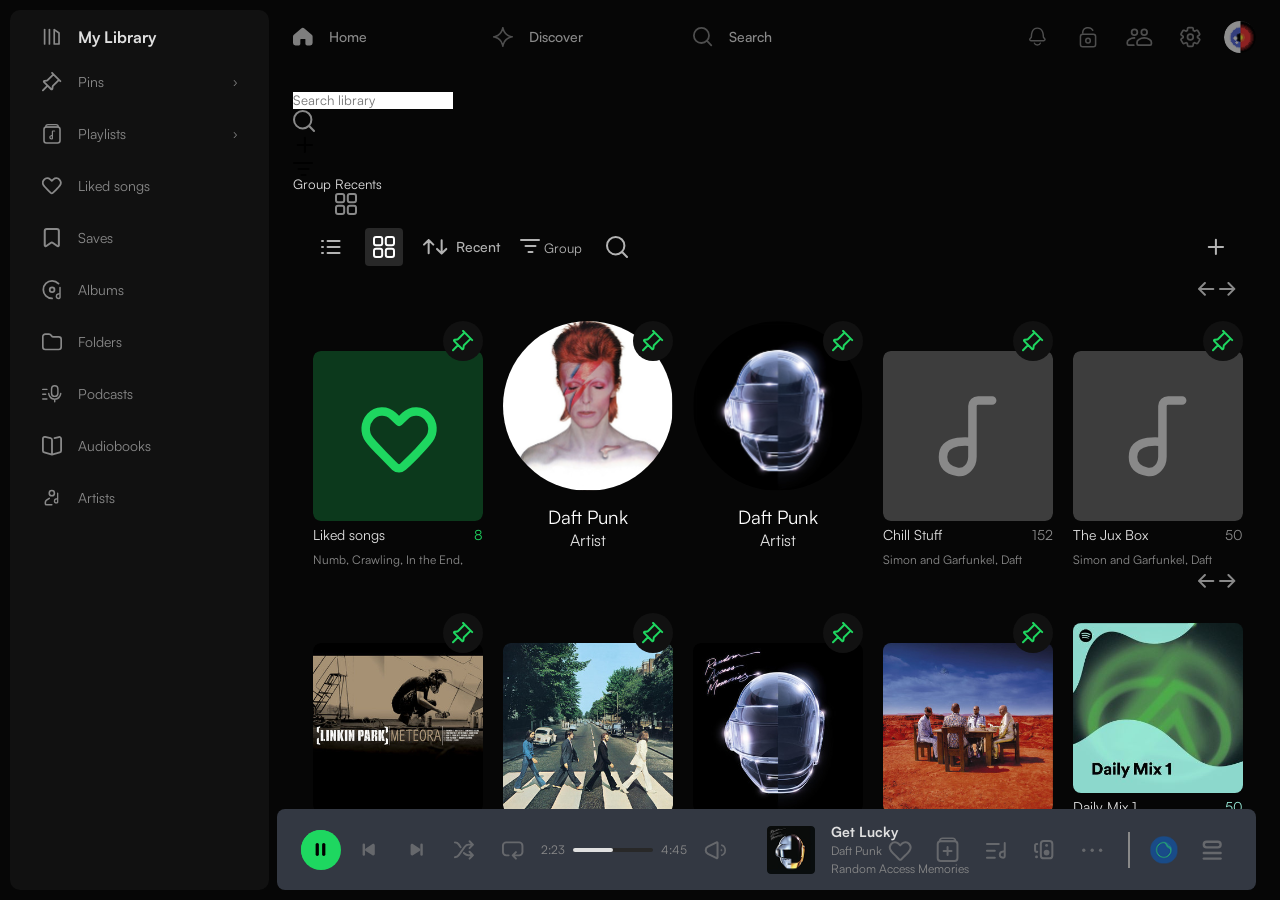
==== commit 4ae194e1: "add responsive designe and dropdown menu" ====
--- a/html/library.html
+++ b/html/library.html
@@ -14,20 +14,28 @@
   <!-- App Wrapper -->
   <div class="app-wrapper">
 
-    <!-- Sidebar -->
+    <!-- =============================================
+         SIDEBAR — left navigation panel
+         ============================================= -->
     <aside class="sidebar">
+
+      <!-- Sidebar header: library title + action buttons -->
       <div class="sidebar-header">
-        <div class="sidebar-header__left">
+        <a href="library.html" class="sidebar-header__left">
           <img src="../assets/icons/mylibrary.svg" alt="" class="sidebar-header__icon">
           <span class="sidebar-title">My Library</span>
-        </div>
+        </a>
         <div class="sidebar-header__actions">
           <button class="sidebar-header__btn" aria-label="More">···</button>
           <button class="sidebar-header__btn" aria-label="Add">+</button>
         </div>
       </div>
+
+      <!-- Sidebar navigation list -->
       <nav class="sidebar-nav">
         <ul class="sidebar-list">
+
+          <!-- Pins link -->
           <li class="sidebar-item">
             <a href="#" class="sidebar-link">
               <img src="../assets/icons/pins.svg" alt="" class="sidebar-link__icon">
@@ -35,6 +43,8 @@
               <span class="sidebar-link__arrow">›</span>
             </a>
           </li>
+
+          <!-- Playlists — collapsible dropdown -->
           <li class="sidebar-item">
             <details class="sidebar-dropdown">
               <summary class="sidebar-link">
@@ -76,56 +86,74 @@
               </ul>
             </details>
           </li>
+
+          <!-- Liked Songs link -->
           <li class="sidebar-item">
             <a href="liked.songs.html" class="sidebar-link">
               <img src="../assets/icons/likedsongs.svg" alt="" class="sidebar-link__icon">
               <span class="sidebar-link__text">Liked songs</span>
             </a>
           </li>
+
+          <!-- Saves link -->
           <li class="sidebar-item">
             <a href="#" class="sidebar-link">
               <img src="../assets/icons/saves.svg" alt="" class="sidebar-link__icon">
               <span class="sidebar-link__text">Saves</span>
             </a>
           </li>
+
+          <!-- Albums link -->
           <li class="sidebar-item">
             <a href="#" class="sidebar-link">
               <img src="../assets/icons/albums.svg" alt="" class="sidebar-link__icon">
               <span class="sidebar-link__text">Albums</span>
             </a>
           </li>
+
+          <!-- Folders link -->
           <li class="sidebar-item">
             <a href="#" class="sidebar-link">
               <img src="../assets/icons/folders.svg" alt="" class="sidebar-link__icon">
               <span class="sidebar-link__text">Folders</span>
             </a>
           </li>
+
+          <!-- Podcasts link -->
           <li class="sidebar-item">
             <a href="#" class="sidebar-link">
               <img src="../assets/icons/podcasts.svg" alt="" class="sidebar-link__icon">
               <span class="sidebar-link__text">Podcasts</span>
             </a>
           </li>
+
+          <!-- Audiobooks link -->
           <li class="sidebar-item">
             <a href="#" class="sidebar-link">
               <img src="../assets/icons/audiobooks.svg" alt="" class="sidebar-link__icon">
               <span class="sidebar-link__text">Audiobooks</span>
             </a>
           </li>
+
+          <!-- Artists link -->
           <li class="sidebar-item">
             <a href="#" class="sidebar-link">
               <img src="../assets/icons/artists.svg" alt="" class="sidebar-link__icon">
               <span class="sidebar-link__text">Artists</span>
             </a>
           </li>
+
         </ul>
       </nav>
     </aside>
-
-    <!-- Main Area -->
+    <!-- END SIDEBAR -->
+
+    <!-- =============================================
+         MAIN AREA — top header + scrollable content
+         ============================================= -->
     <div class="main-area">
 
-      <!-- Top Header -->
+      <!-- Top navigation header -->
       <header class="top-header">
         <nav class="header-nav">
           <a href="../index.html" class="header-nav__link">
@@ -141,6 +169,8 @@
             <span class="header-nav__text">Search</span>
           </a>
         </nav>
+
+        <!-- Header utility buttons -->
         <div class="header-actions">
           <button class="header-actions__btn" aria-label="Notifications">
             <img src="../assets/icons/notification.svg" alt="">
@@ -159,8 +189,11 @@
           </button>
         </div>
       </header>
-
-      <!-- Main Content -->
+      <!-- END TOP HEADER -->
+
+      <!-- =============================================
+           MAIN CONTENT — library section
+           ============================================= -->
       <main class="main-content">
 
         <!-- Mobile Library Header (visible on mobile only) -->
@@ -189,362 +222,898 @@
         </div>
 
         <section class="library_section-wrapper">
-            <div class="playlist-nav-bar">
-                <div class="nav-group-left">
-                    <button class="nav-btn">
-                        <svg width="20" height="14" viewBox="0 0 20 14" fill="none" xmlns="http://www.w3.org/2000/svg">
-                        <path d="M6.58398 13H18.584" stroke="currentColor" stroke-width="2" stroke-linecap="round"/>
-                        <path d="M1 13H2" stroke="currentColor" stroke-width="2" stroke-linecap="round"/>
-                        <path d="M6.58398 7H18.584" stroke="currentColor" stroke-width="2" stroke-linecap="round"/>
-                        <path d="M1 7H2" stroke="currentColor" stroke-width="2" stroke-linecap="round"/>
-                        <path d="M6.58398 1H18.584" stroke="currentColor" stroke-width="2" stroke-linecap="round"/>
-                        <path d="M1 1H2" stroke="currentColor" stroke-width="2" stroke-linecap="round"/>
-                        </svg>
-                    </button>
-                    
-                    <button class="nav-btn active">
-                        <svg width="22" height="22" viewBox="0 0 22 22" fill="none" xmlns="http://www.w3.org/2000/svg">
-                        <rect width="8.18182" height="8.18182" rx="2" transform="matrix(1 0 0 -1 1 21)" stroke="currentColor" stroke-width="2"/>
-                        <rect width="8.18182" height="8.18182" rx="2" transform="matrix(1 0 0 -1 1 9.18176)" stroke="currentColor" stroke-width="2"/>
-                        <rect width="8.18182" height="8.18182" rx="2" transform="matrix(1 0 0 -1 12.8184 21)" stroke="currentColor" stroke-width="2"/>
-                        <rect width="8.18182" height="8.18182" rx="2" transform="matrix(1 0 0 -1 12.8184 9.18176)" stroke="currentColor" stroke-width="2"/>
-                        </svg>
-                    </button>
-
-                    <button class="nav-btn-text">
-                            <svg width="25" height="16" viewBox="0 0 25 16" fill="none" xmlns="http://www.w3.org/2000/svg">
-                            <path d="M5.65327 14.2864L5.65327 1.01023M5.65327 1.01023L10.2964 5.65335M5.65327 1.01023L1.01015 5.65335" stroke="currentColor" stroke-width="2.02054" stroke-linecap="round" stroke-linejoin="round"/>
-                            <path d="M18.6534 1.28638L18.6534 14.5625M18.6534 14.5625L14.0103 9.9194M18.6534 14.5625L23.2965 9.9194" stroke="currentColor" stroke-width="2.02054" stroke-linecap="round" stroke-linejoin="round"/>
-                            </svg>
-                        <span>Recent</span>
-                    </button>
-
-                <div class="filter-dropdown-container">
-                <button class="filter-trigger" onclick="this.nextElementSibling.classList.toggle('show')">
-                    <svg width="20" height="14" viewBox="0 0 20 14" fill="none">
-                        <path d="M19 1L1 1" stroke="currentColor" stroke-width="2" stroke-linecap="round"/>
-                        <path d="M15.4922 7L5.49219 7" stroke="currentColor" stroke-width="2" stroke-linecap="round"/>
-                        <path d="M12.4922 13H8.49219" stroke="currentColor" stroke-width="2" stroke-linecap="round"/>
-                    </svg>
-                    <span>Group</span>
+
+          <!-- ==========================================
+               PLAYLIST NAV BAR — view toggle + sort + filter
+               ========================================== -->
+          <div class="playlist-nav-bar">
+
+            <!-- Left group: view mode buttons + sort + filter + search -->
+            <div class="nav-group-left">
+
+              <!-- View toggle: list view -->
+              <button class="nav-btn" aria-label="List view">
+                <svg width="20" height="14" viewBox="0 0 20 14" fill="none" xmlns="http://www.w3.org/2000/svg">
+                  <path d="M6.58398 13H18.584" stroke="currentColor" stroke-width="2" stroke-linecap="round"/>
+                  <path d="M1 13H2" stroke="currentColor" stroke-width="2" stroke-linecap="round"/>
+                  <path d="M6.58398 7H18.584" stroke="currentColor" stroke-width="2" stroke-linecap="round"/>
+                  <path d="M1 7H2" stroke="currentColor" stroke-width="2" stroke-linecap="round"/>
+                  <path d="M6.58398 1H18.584" stroke="currentColor" stroke-width="2" stroke-linecap="round"/>
+                  <path d="M1 1H2" stroke="currentColor" stroke-width="2" stroke-linecap="round"/>
+                </svg>
+              </button>
+
+              <!-- View toggle: grid view (currently active) -->
+              <button class="nav-btn active" aria-label="Grid view">
+                <svg width="22" height="22" viewBox="0 0 22 22" fill="none" xmlns="http://www.w3.org/2000/svg">
+                  <rect width="8.18182" height="8.18182" rx="2" transform="matrix(1 0 0 -1 1 21)" stroke="currentColor" stroke-width="2"/>
+                  <rect width="8.18182" height="8.18182" rx="2" transform="matrix(1 0 0 -1 1 9.18176)" stroke="currentColor" stroke-width="2"/>
+                  <rect width="8.18182" height="8.18182" rx="2" transform="matrix(1 0 0 -1 12.8184 21)" stroke="currentColor" stroke-width="2"/>
+                  <rect width="8.18182" height="8.18182" rx="2" transform="matrix(1 0 0 -1 12.8184 9.18176)" stroke="currentColor" stroke-width="2"/>
+                </svg>
+              </button>
+
+              <!-- Sort button: "Recent" with up/down arrow icon -->
+              <button class="nav-btn-text" aria-label="Sort by recent">
+                <svg width="25" height="16" viewBox="0 0 25 16" fill="none" xmlns="http://www.w3.org/2000/svg">
+                  <path d="M5.65327 14.2864L5.65327 1.01023M5.65327 1.01023L10.2964 5.65335M5.65327 1.01023L1.01015 5.65335" stroke="currentColor" stroke-width="2.02054" stroke-linecap="round" stroke-linejoin="round"/>
+                  <path d="M18.6534 1.28638L18.6534 14.5625M18.6534 14.5625L14.0103 9.9194M18.6534 14.5625L23.2965 9.9194" stroke="currentColor" stroke-width="2.02054" stroke-linecap="round" stroke-linejoin="round"/>
+                </svg>
+                <span>Recent</span>
+              </button>
+
+              <!-- Filter dropdown: Group by type (All, Songs, Playlists…) -->
+              <div class="filter-dropdown-container">
+
+                <!-- Trigger button: toggles .show on the dropdown menu -->
+                <button class="filter-trigger" onclick="this.nextElementSibling.classList.toggle('show')" aria-label="Filter and group">
+                  <svg width="20" height="14" viewBox="0 0 20 14" fill="none">
+                    <path d="M19 1L1 1" stroke="currentColor" stroke-width="2" stroke-linecap="round"/>
+                    <path d="M15.4922 7L5.49219 7" stroke="currentColor" stroke-width="2" stroke-linecap="round"/>
+                    <path d="M12.4922 13H8.49219" stroke="currentColor" stroke-width="2" stroke-linecap="round"/>
+                  </svg>
+                  <span>Group</span>
                 </button>
 
+                <!-- Dropdown menu (shown when .show class is present) -->
                 <div class="filter-dropdown-menu">
-                    <ul class="filter-list">
-                        <li class="filter-item active">All</li>
-                        <li class="filter-item">Songs</li>
-                        <li class="filter-item">Playlists</li>
-                        <li class="filter-item">Albums</li>
-                        <li class="filter-item">Artists</li>
-                        <li class="filter-item">Folders</li>
-                        <li class="filter-item">Podcasts</li>
-                        <li class="filter-item">Audiobooks</li>
-                    </ul>
-                    
-                    <div class="dropdown-divider"></div>
-                    
-                        <div class="group-section">
-                            <span class="group-label">Group</span>
-                            <label class="switch">
-                                <input type="checkbox" id="group-checkbox">
-                                <span class="slider"></span>
-                            </label>
+
+                  <!-- Filter by content type -->
+                  <ul class="filter-list">
+                    <li class="filter-item active">All</li>
+                    <li class="filter-item">Songs</li>
+                    <li class="filter-item">Playlists</li>
+                    <li class="filter-item">Albums</li>
+                    <li class="filter-item">Artists</li>
+                    <li class="filter-item">Folders</li>
+                    <li class="filter-item">Podcasts</li>
+                    <li class="filter-item">Audiobooks</li>
+                  </ul>
+
+                  <div class="dropdown-divider"></div>
+
+                  <!-- Group toggle switch -->
+                  <div class="group-section">
+                    <span class="group-label">Group</span>
+                    <label class="switch">
+                      <input type="checkbox" id="group-checkbox">
+                      <span class="slider"></span>
+                    </label>
+                  </div>
+
+                </div>
+              </div>
+              <!-- END FILTER DROPDOWN -->
+
+              <!-- Search / magnifier button -->
+              <button class="nav-btn" aria-label="Search library">
+                <svg width="23" height="23" viewBox="0 0 23 23" fill="none" xmlns="http://www.w3.org/2000/svg">
+                  <path d="M15.9158 15.7929C17.4535 14.2244 18.4016 12.0759 18.4016 9.70591C18.4016 4.90343 14.5084 1.01025 9.70591 1.01025C4.90343 1.01025 1.01025 4.90343 1.01025 9.70591C1.01025 14.5084 4.90343 18.4016 9.70591 18.4016C12.1384 18.4016 14.3377 17.4027 15.9158 15.7929ZM15.9158 15.7929L21.0103 21.0103" stroke="currentColor" stroke-width="2.02054" stroke-linecap="round"/>
+                </svg>
+              </button>
+
+            </div>
+            <!-- END NAV GROUP LEFT -->
+
+            <!-- Right group: add new item (+) button -->
+            <div class="nav-group-right">
+              <button class="nav-btn" aria-label="Add new">
+                <svg width="24" height="24" viewBox="0 0 24 24" fill="none" xmlns="http://www.w3.org/2000/svg">
+                  <path d="M11.9059 4.76246V11.9061M11.9059 19.0498V11.9061M11.9059 11.9061L4.76221 11.9061M11.9059 11.9061H19.0496" stroke="currentColor" stroke-width="2.02054" stroke-linecap="round" stroke-linejoin="round"/>
+                </svg>
+              </button>
+            </div>
+
+          </div>
+          <!-- END PLAYLIST NAV BAR -->
+
+
+          <!-- ==========================================
+               DESKTOP LIBRARY — visible on wide screens
+               ========================================== -->
+          <div class="desktop-library">
+
+            <!-- ------------------------------------------
+                 FIRST ROW — pinned playlists + artist cards
+                 ------------------------------------------ -->
+            <div class="section-header library-scroll">
+              <div class="section__controls">
+                <button class="arrow" onclick="document.getElementById('desktop-first-row').scrollBy({left:-600, behavior:'smooth'})" aria-label="Scroll left">
+                  <svg width="17" height="14" viewBox="0 0 17 14" fill="none" xmlns="http://www.w3.org/2000/svg">
+                    <path d="M15.3224 6.90363L1.01029 6.90363M1.01029 6.90363L6.90353 12.7969M1.01029 6.90363L6.90353 1.01039" stroke="currentColor" stroke-width="2.02054" stroke-linecap="round" stroke-linejoin="round"/>
+                  </svg>
+                </button>
+                <button class="arrow" onclick="document.getElementById('desktop-first-row').scrollBy({left:600, behavior:'smooth'})" aria-label="Scroll right">
+                  <svg width="17" height="14" viewBox="0 0 17 14" fill="none" xmlns="http://www.w3.org/2000/svg">
+                    <path d="M1.01025 6.90301H15.3224M15.3224 6.90301L9.42917 1.00977M15.3224 6.90301L9.42917 12.7963" stroke="currentColor" stroke-width="2.02054" stroke-linecap="round" stroke-linejoin="round"/>
+                  </svg>
+                </button>
+              </div>
+            </div>
+
+            <div class="library_cards-wrapper" id="desktop-first-row">
+
+              <!-- Pinned card: Liked Songs (green heart) -->
+              <div class="search_card-square pinned-card">
+                <div class="x-mark">
+                  <img src="../assets/icons/greenpin.svg" alt="Pinned">
+                </div>
+                <div class="card_wrapper">
+                  <div class="second" style="background-color: rgba(30, 215, 96, 0.3);"></div>
+                  <div class="third"  style="background-color: rgba(30, 215, 96, 0.15);"></div>
+                  <div class="card_banner">
+                    <img src="../assets/images/heartgreen.svg" alt="">
+                  </div>
+                  <div class="card_content">
+                    <div class="content_header">
+                      <h4 class="card_title">Liked songs</h4>
+                      <h4 class="card_number" style="color: #1ED760;">8</h4>
+                    </div>
+                    <p class="card_text">Numb, Crawling, In the End, and more</p>
+                  </div>
+                </div>
+              </div>
+
+              <!-- Pinned artist card: David Bowie (round image)-->
+              <div class="search_card">
+                <div class="x-mark">
+                  <img src="../assets/icons/greenpin.svg" alt="Pinned">
+                </div>
+                <img class="search_card-banner" src="../assets/images/davidbowie.svg" alt="David Bowie">
+                <div class="search_card-title">
+                  <h3 class="artist">Daft Punk</h3>
+                  <p>Artist</p>
+                </div>
+              </div>
+
+              <!-- Pinned artist card: Daft Punk (round image) -->
+              <div class="search_card">
+                <div class="x-mark">
+                  <img src="../assets/icons/greenpin.svg" alt="Pinned">
+                </div>
+                <img class="search_card-banner" src="../assets/images/daftpunk3.svg" alt="Daft Punk">
+                <div class="search_card-title">
+                  <h3 class="artist">Daft Punk</h3>
+                  <p>Artist</p>
+                </div>
+              </div>
+
+              <!-- Pinned card: Chill Stuff playlist -->
+              <div class="search_card-square pinned-card">
+                <div class="x-mark">
+                  <img src="../assets/icons/greenpin.svg" alt="Pinned">
+                </div>
+                <div class="card_wrapper">
+                  <div class="second" style="background-color: rgba(137, 137, 137, 0.3);"></div>
+                  <div class="third"  style="background-color: rgba(137, 137, 137, 0.15);"></div>
+                  <div class="card_banner">
+                    <img src="../assets/images/note.svg" alt="">
+                  </div>
+                  <div class="card_content">
+                    <div class="content_header">
+                      <h4 class="card_title">Chill Stuff</h4>
+                      <h4 class="card_number" style="color: #898989;">152</h4>
+                    </div>
+                    <p class="card_text">Simon and Garfunkel, Daft Punk, and more</p>
+                  </div>
+                </div>
+              </div>
+
+              <!-- Pinned card: The Jux Box playlist -->
+              <div class="search_card-square pinned-card">
+                <div class="x-mark">
+                  <img src="../assets/icons/greenpin.svg" alt="Pinned">
+                </div>
+                <div class="card_wrapper">
+                  <div class="second" style="background-color: rgba(137, 137, 137, 0.3);"></div>
+                  <div class="third"  style="background-color: rgba(137, 137, 137, 0.15);"></div>
+                  <div class="card_banner">
+                    <img src="../assets/images/note.svg" alt="">
+                  </div>
+                  <div class="card_content">
+                    <div class="content_header">
+                      <h4 class="card_title">The Jux Box</h4>
+                      <h4 class="card_number" style="color: #898989;">50</h4>
+                    </div>
+                    <p class="card_text">Simon and Garfunkel, Daft Punk, and more</p>
+                  </div>
+                </div>
+              </div>
+
+              <!-- Pinned card: Vibe playlist -->
+              <div class="search_card-square pinned-card">
+                <div class="x-mark">
+                  <img src="../assets/icons/greenpin.svg" alt="Pinned">
+                </div>
+                <div class="card_wrapper">
+                  <div class="second" style="background-color: rgba(137, 137, 137, 0.3);"></div>
+                  <div class="third"  style="background-color: rgba(137, 137, 137, 0.15);"></div>
+                  <div class="card_banner">
+                    <img src="../assets/images/note.svg" alt="">
+                  </div>
+                  <div class="card_content">
+                    <div class="content_header">
+                      <h4 class="card_title">Vibe</h4>
+                      <h4 class="card_number" style="color: #898989;">30</h4>
+                    </div>
+                    <p class="card_text">Blue Skies, No Heaven</p>
+                  </div>
+                </div>
+              </div>
+
+              <!-- Pinned card: Selected Linkin Park playlist -->
+              <div class="search_card-square pinned-card">
+                <div class="x-mark">
+                  <img src="../assets/icons/greenpin.svg" alt="Pinned">
+                </div>
+                <div class="card_wrapper">
+                  <div class="second" style="background-color: rgba(137, 137, 137, 0.3);"></div>
+                  <div class="third"  style="background-color: rgba(137, 137, 137, 0.15);"></div>
+                  <div class="card_banner">
+                    <img src="../assets/images/note.svg" alt="">
+                  </div>
+                  <div class="card_content">
+                    <div class="content_header">
+                      <h4 class="card_title">Selected Linkin Park</h4>
+                      <h4 class="card_number" style="color: #898989;">8</h4>
+                    </div>
+                    <p class="card_text">Numb, Crawling, In the End, and more</p>
+                  </div>
+                </div>
+              </div>
+
+              <!-- Pinned card: Fav Bands folder -->
+              <div class="search_card-square pinned-card">
+                <div class="x-mark">
+                  <img src="../assets/icons/greenpin.svg" alt="Pinned">
+                </div>
+                <div class="card_wrapper">
+                  <div class="second" style="background-color: rgba(137, 137, 137, 0.3);"></div>
+                  <div class="third"  style="background-color: rgba(137, 137, 137, 0.15);"></div>
+                  <div class="card_banner">
+                    <img src="../assets/images/folder.svg" alt="">
+                  </div>
+                  <div class="card_content">
+                    <div class="content_header">
+                      <h4 class="card_title">Fav bands</h4>
+                      <h4 class="card_number" style="color: #898989;">6</h4>
+                    </div>
+                    <p class="card_text">Linkin Park, Muse, and more</p>
+                  </div>
+                </div>
+              </div>
+
+            </div>
+            <!-- END DESKTOP FIRST ROW -->
+
+            <!-- ------------------------------------------
+                 SECOND ROW — albums + Spotify daily mixes
+                 ------------------------------------------ -->
+            <div class="section-header library-scroll">
+              <div class="section__controls">
+                <button class="arrow" onclick="document.getElementById('desktop-second-row').scrollBy({left:-600, behavior:'smooth'})" aria-label="Scroll left">
+                  <svg width="17" height="14" viewBox="0 0 17 14" fill="none" xmlns="http://www.w3.org/2000/svg">
+                    <path d="M15.3224 6.90363L1.01029 6.90363M1.01029 6.90363L6.90353 12.7969M1.01029 6.90363L6.90353 1.01039" stroke="currentColor" stroke-width="2.02054" stroke-linecap="round" stroke-linejoin="round"/>
+                  </svg>
+                </button>
+                <button class="arrow" onclick="document.getElementById('desktop-second-row').scrollBy({left:600, behavior:'smooth'})" aria-label="Scroll right">
+                  <svg width="17" height="14" viewBox="0 0 17 14" fill="none" xmlns="http://www.w3.org/2000/svg">
+                    <path d="M1.01025 6.90301H15.3224M15.3224 6.90301L9.42917 1.00977M15.3224 6.90301L9.42917 12.7963" stroke="currentColor" stroke-width="2.02054" stroke-linecap="round" stroke-linejoin="round"/>
+                  </svg>
+                </button>
+              </div>
+            </div>
+
+            <div class="library_cards-wrapper" id="desktop-second-row">
+
+              <!-- Saved album: Meteora — Linkin Park -->
+              <div class="search_card-square pinned-card">
+                <div class="x-mark">
+                  <img src="../assets/icons/greenpin.svg" alt="Pinned">
+                </div>
+                <div class="card_wrapper">
+                  <div class="second" style="background-color: rgba(166, 145, 116, 0.3)"></div>
+                  <div class="third"  style="background-color: rgba(166, 145, 116, 0.15)"></div>
+                  <div class="card_banner">
+                    <img src="../assets/images/frame(linkinpark).svg" alt="">
+                  </div>
+                  <div class="card_content">
+                    <div class="content_header">
+                      <h4 class="card_title">Meteora</h4>
+                    </div>
+                    <p class="card_text">Linkin Park</p>
+                  </div>
+                </div>
+              </div>
+
+              <!-- Saved album: Abbey Road — The Beatles -->
+              <div class="search_card-square pinned-card">
+                <div class="x-mark">
+                  <img src="../assets/icons/greenpin.svg" alt="Pinned">
+                </div>
+                <div class="card_wrapper">
+                  <div class="second" style="background-color: rgba(117, 164, 150, 0.3)"></div>
+                  <div class="third"  style="background-color: rgba(117, 164, 150, 0.15)"></div>
+                  <div class="card_banner">
+                    <img src="../assets/images/frame(beatles).svg" alt="">
+                  </div>
+                  <div class="card_content">
+                    <div class="content_header">
+                      <h4 class="card_title">Abbey Road</h4>
+                      <h4 class="card_number" style="color: #898989;">13</h4>
+                    </div>
+                    <p class="card_text">The Beatles</p>
+                  </div>
+                </div>
+              </div>
+
+              <!-- Saved album: Random Access Memories — Daft Punk -->
+              <div class="search_card-square pinned-card">
+                <div class="x-mark">
+                  <img src="../assets/icons/greenpin.svg" alt="Pinned">
+                </div>
+                <div class="card_wrapper">
+                  <div class="second" style="background-color: rgba(187, 180, 216, 0.3)"></div>
+                  <div class="third"  style="background-color: rgba(187, 180, 216, 0.15)"></div>
+                  <div class="card_banner">
+                    <img src="../assets/images/frame(daftpunk).svg" alt="">
+                  </div>
+                  <div class="card_content">
+                    <div class="content_header">
+                      <h4 class="card_title">Random Access Memories</h4>
+                      <h4 class="card_number" style="color: #898989;">13</h4>
+                    </div>
+                    <p class="card_text">Daft Punk</p>
+                  </div>
+                </div>
+              </div>
+
+              <!-- Saved album: Black Holes and Revelations — Muse -->
+              <div class="search_card-square pinned-card">
+                <div class="x-mark">
+                  <img src="../assets/icons/greenpin.svg" alt="Pinned">
+                </div>
+                <div class="card_wrapper">
+                  <div class="second" style="background-color: rgba(98, 120, 177, 0.3)"></div>
+                  <div class="third"  style="background-color: rgba(98, 120, 177, 0.15)"></div>
+                  <div class="card_banner">
+                    <img src="../assets/images/muse.svg" alt="">
+                  </div>
+                  <div class="card_content">
+                    <div class="content_header">
+                      <h4 class="card_title">Black Holes and Revelations</h4>
+                      <h4 class="card_number" style="color: #898989;">13</h4>
+                    </div>
+                    <p class="card_text">Muse</p>
+                  </div>
+                </div>
+              </div>
+
+              <!-- Spotify-generated card: Daily Mix 1 -->
+              <div class="card_wrapper home-card">
+                <div class="second" style="background-color: rgba(149, 230, 211, 0.3);"></div>
+                <div class="third"  style="background-color: rgba(149, 230, 211, 0.15);"></div>
+                <div class="card_banner">
+                  <img src="../assets/images/dailymix1.svg" alt="">
+                </div>
+                <div class="card_content">
+                  <div class="content_header">
+                    <h4 class="card_title">Daily Mix 1</h4>
+                    <h4 class="card_number" style="color:#95E6D3;">50</h4>
+                  </div>
+                  <p class="card_text">Linkin Park, System Of A Down, Coal Chamber...</p>
+                </div>
+              </div>
+
+              <!-- Spotify-generated card: Daily Mix 2 -->
+              <div class="card_wrapper home-card">
+                <div class="second" style="background-color: rgba(244, 184, 189, 0.3);"></div>
+                <div class="third"  style="background-color: rgba(244, 184, 189, 0.15);"></div>
+                <div class="card_banner">
+                  <img src="../assets/images/dailymix2.svg" alt="">
+                </div>
+                <div class="card_content">
+                  <div class="content_header">
+                    <h4 class="card_title">Daily Mix 2</h4>
+                    <h4 class="card_number" style="color: #F4B8BD;">50</h4>
+                  </div>
+                  <p class="card_text">Avril Lavigne, Lorde, Charli XCX and more</p>
+                </div>
+              </div>
+
+              <!-- Spotify-generated card: Daily Mix 3 -->
+              <div class="card_wrapper home-card">
+                <div class="second" style="background-color: rgba(195, 231, 183, 0.3);"></div>
+                <div class="third"  style="background-color: rgba(195, 231, 183, 0.15);"></div>
+                <div class="card_banner">
+                  <img src="../assets/images/dailymix3.svg" alt="">
+                </div>
+                <div class="card_content">
+                  <div class="content_header">
+                    <h4 class="card_title">Daily Mix 3</h4>
+                    <h4 class="card_number" style="color: #C3E7B7;">50</h4>
+                  </div>
+                  <p class="card_text">The Strokes, Martin Garrix, MGMT and more</p>
+                </div>
+              </div>
+
+              <!-- Spotify-generated card: Rock Mix -->
+              <div class="card_wrapper home-card">
+                <div class="second" style="background-color: rgba(204, 246, 101, 0.3);"></div>
+                <div class="third"  style="background-color: rgba(204, 246, 101, 0.15);"></div>
+                <div class="card_banner">
+                  <img src="../assets/images/rockmix.svg" alt="">
+                </div>
+                <div class="card_content">
+                  <div class="content_header">
+                    <h4 class="card_title">Rock Mix</h4>
+                    <h4 class="card_number" style="color: #CCF665;">50</h4>
+                  </div>
+                  <p class="card_text">Red Hot Chili Peppers, R.E.M., Guns N' Roses...</p>
+                </div>
+              </div>
+
+            </div>
+            <!-- END DESKTOP SECOND ROW -->
+
+            <!-- ------------------------------------------
+                 THIRD ROW — additional Spotify mixes (no scroll controls)
+                 ------------------------------------------ -->
+            <div class="library_cards-wrapper">
+
+              <!-- Spotify-generated card: Chill Mix -->
+              <div class="card_wrapper home-card">
+                <div class="second" style="background-color: rgba(249, 231, 44, 0.3);"></div>
+                <div class="third"  style="background-color: rgba(249, 231, 44, 0.15);"></div>
+                <div class="card_banner">
+                  <img src="../assets/images/chillmix.svg" alt="">
+                </div>
+                <div class="card_content">
+                  <div class="content_header">
+                    <h4 class="card_title">Chill Mix</h4>
+                    <h4 class="card_number" style="color: #F9E72C;">50</h4>
+                  </div>
+                  <p class="card_text">MF DOOM, Daft Punk, The Chainsmokers, and more</p>
+                </div>
+              </div>
+
+              <!-- Spotify-generated card: Pop Mix-->
+              <div class="card_wrapper home-card">
+                <div class="second" style="background-color: rgba(155, 240, 226, 0.3);"></div>
+                <div class="third"  style="background-color: rgba(155, 240, 226, 0.15);"></div>
+                <div class="card_banner">
+                  <img src="../assets/images/popmix.svg" alt="">
+                </div>
+                <div class="card_content">
+                  <div class="content_header">
+                    <h4 class="card_title">Pop Mix</h4>
+                    <h4 class="card_number" style="color: #9BF0E2;">50</h4>
+                  </div>
+                  <p class="card_text">Red Hot Chili Peppers, R.E.M., Guns N' Roses...</p>
+                </div>
+              </div>
+
+            </div>
+            <!-- END DESKTOP THIRD ROW -->
+
+          </div>
+          <!-- END DESKTOP LIBRARY -->
+
+
+          <!-- ==========================================
+               MOBILE LIBRARY — accordion sections, hidden on desktop
+               ========================================== -->
+          <div class="mobile-library">
+
+            <!-- Accordion: Playlists -->
+            <div class="accordion-item">
+              <div class="accordion-header" onclick="this.parentElement.classList.toggle('active')">
+                <h2 class="accordion-title">Playlists</h2>
+                <svg class="chevron-icon" width="16" height="16" viewBox="0 0 16 16" fill="currentColor" xmlns="http://www.w3.org/2000/svg">
+                  <path d="M5.3 2.3a1 1 0 0 1 1.4 0l6 6a1 1 0 0 1 0 1.4l-6 6a1 1 0 0 1-1.4-1.4L10.6 9 5.3 3.7a1 1 0 0 1 0-1.4z"/>
+                </svg>
+              </div>
+              <div class="accordion-content">
+                <div class="library_cards-wrapper">
+
+                  <!-- Pinned: Liked Songs -->
+                  <div class="search_card-square pinned-card">
+                    <div class="x-mark">
+                      <img src="../assets/icons/greenpin.svg" alt="Pinned">
+                    </div>
+                    <div class="card_wrapper">
+                      <div class="second" style="background-color: rgba(30, 215, 96, 0.3);"></div>
+                      <div class="third"  style="background-color: rgba(30, 215, 96, 0.15);"></div>
+                      <div class="card_banner">
+                        <img src="../assets/images/heartgreen.svg" alt="">
+                      </div>
+                      <div class="card_content">
+                        <div class="content_header">
+                          <h4 class="card_title">Liked songs</h4>
+                          <h4 class="card_number" style="color: #1ED760;">8</h4>
                         </div>
-                    </div>
-                </div>
-
-                    <button class="nav-btn">
-                        <svg width="23" height="23" viewBox="0 0 23 23" fill="none" xmlns="http://www.w3.org/2000/svg">
-                        <path d="M15.9158 15.7929C17.4535 14.2244 18.4016 12.0759 18.4016 9.70591C18.4016 4.90343 14.5084 1.01025 9.70591 1.01025C4.90343 1.01025 1.01025 4.90343 1.01025 9.70591C1.01025 14.5084 4.90343 18.4016 9.70591 18.4016C12.1384 18.4016 14.3377 17.4027 15.9158 15.7929ZM15.9158 15.7929L21.0103 21.0103" stroke="currentColor" stroke-width="2.02054" stroke-linecap="round"/>
-                        </svg>
-                    </button>
-                </div>
-
-                <div class="nav-group-right">
-                    <svg width="24" height="24" viewBox="0 0 24 24" fill="none" xmlns="http://www.w3.org/2000/svg">
-                    <path d="M11.9059 4.76246V11.9061M11.9059 19.0498V11.9061M11.9059 11.9061L4.76221 11.9061M11.9059 11.9061H19.0496" stroke="currentColor" stroke-width="2.02054" stroke-linecap="round" stroke-linejoin="round"/>
-                    </svg>
-                </div>
+                        <p class="card_text">Numb, Crawling, In the End, and more</p>
+                      </div>
+                    </div>
+                  </div>
+
+                  <!-- Playlist card (placeholder) -->
+                  <div class="search_card-square pinned-card">
+                    <div class="x-mark">
+                      <img src="../assets/icons/greenpin.svg" alt="Pinned">
+                    </div>
+                    <div class="card_wrapper">
+                      <div class="second" style="background-color: rgba(137, 137, 137, 0.3);"></div>
+                      <div class="third"  style="background-color: rgba(137, 137, 137, 0.15);"></div>
+                      <div class="card_banner">
+                        <img src="../assets/images/note.svg" alt="">
+                      </div>
+                      <div class="card_content">
+                        <div class="content_header">
+                          <h4 class="card_title">Selected Linkin Park</h4>
+                          <h4 class="card_number" style="color: #898989;">8</h4>
+                        </div>
+                        <p class="card_text">Numb, Crawling, In the End, and more</p>
+                      </div>
+                    </div>
+                  </div>
+
+                  <!-- Playlist card (placeholder) -->
+                  <div class="search_card-square pinned-card">
+                    <div class="x-mark">
+                      <img src="../assets/icons/greenpin.svg" alt="Pinned">
+                    </div>
+                    <div class="card_wrapper">
+                      <div class="second" style="background-color: rgba(137, 137, 137, 0.3);"></div>
+                      <div class="third"  style="background-color: rgba(137, 137, 137, 0.15);"></div>
+                      <div class="card_banner">
+                        <img src="../assets/images/note.svg" alt="">
+                      </div>
+                      <div class="card_content">
+                        <div class="content_header">
+                          <h4 class="card_title">Selected Linkin Park</h4>
+                          <h4 class="card_number" style="color: #898989;">8</h4>
+                        </div>
+                        <p class="card_text">Numb, Crawling, In the End, and more</p>
+                      </div>
+                    </div>
+                  </div>
+
+                  <!-- Playlist card (placeholder) -->
+                  <div class="search_card-square pinned-card">
+                    <div class="x-mark">
+                      <img src="../assets/icons/greenpin.svg" alt="Pinned">
+                    </div>
+                    <div class="card_wrapper">
+                      <div class="second" style="background-color: rgba(137, 137, 137, 0.3);"></div>
+                      <div class="third"  style="background-color: rgba(137, 137, 137, 0.15);"></div>
+                      <div class="card_banner">
+                        <img src="../assets/images/note.svg" alt="">
+                      </div>
+                      <div class="card_content">
+                        <div class="content_header">
+                          <h4 class="card_title">Selected Linkin Park</h4>
+                          <h4 class="card_number" style="color: #898989;">8</h4>
+                        </div>
+                        <p class="card_text">Numb, Crawling, In the End, and more</p>
+                      </div>
+                    </div>
+                  </div>
+
+                  <!-- Playlist card (placeholder) -->
+                  <div class="search_card-square pinned-card">
+                    <div class="x-mark">
+                      <img src="../assets/icons/greenpin.svg" alt="Pinned">
+                    </div>
+                    <div class="card_wrapper">
+                      <div class="second" style="background-color: rgba(137, 137, 137, 0.3);"></div>
+                      <div class="third"  style="background-color: rgba(137, 137, 137, 0.15);"></div>
+                      <div class="card_banner">
+                        <img src="../assets/images/note.svg" alt="">
+                      </div>
+                      <div class="card_content">
+                        <div class="content_header">
+                          <h4 class="card_title">Selected Linkin Park</h4>
+                          <h4 class="card_number" style="color: #898989;">8</h4>
+                        </div>
+                        <p class="card_text">Numb, Crawling, In the End, and more</p>
+                      </div>
+                    </div>
+                  </div>
+
+                </div>
+              </div>
             </div>
-            <!-- FIRST ROW -->
-                    
-             <div class="section-header library-scroll">
-                
-                <div class="section__controls">
-                     <button class="arrow" onclick="document.getElementById('first-row').scrollBy({left:-600, behavior:'smooth'})">
-                        <svg class="arrow" width="17" height="14" viewBox="0 0 17 14" fill="none" xmlns="http://www.w3.org/2000/svg">
-                            <path d="M15.3224 6.90363L1.01029 6.90363M1.01029 6.90363L6.90353 12.7969M1.01029 6.90363L6.90353 1.01039" stroke="currentColor" stroke-width="2.02054" stroke-linecap="round" stroke-linejoin="round"/>
-                        </svg>
-                    </button>
-                    <button class="arrow" onclick="document.getElementById('first-row').scrollBy({left:600, behavior:'smooth'})">
-                        <svg class="arrow" width="17" height="14" viewBox="0 0 17 14" fill="none" xmlns="http://www.w3.org/2000/svg">
-                            <path d="M1.01025 6.90301H15.3224M15.3224 6.90301L9.42917 1.00977M15.3224 6.90301L9.42917 12.7963" stroke="currentColor" stroke-width="2.02054" stroke-linecap="round" stroke-linejoin="round"/>
-                        </svg>
-                    </button>
-                </div>
+            <!-- END ACCORDION: PLAYLISTS -->
+
+            <!-- Accordion: Playlists by Spotify (Daily/Rock/Chill/Pop mixes) -->
+            <div class="accordion-item">
+              <div class="accordion-header" onclick="this.parentElement.classList.toggle('active')">
+                <h2 class="accordion-title">Playlists by Spotify</h2>
+                <svg class="chevron-icon" width="16" height="16" viewBox="0 0 16 16" fill="currentColor" xmlns="http://www.w3.org/2000/svg">
+                  <path d="M5.3 2.3a1 1 0 0 1 1.4 0l6 6a1 1 0 0 1 0 1.4l-6 6a1 1 0 0 1-1.4-1.4L10.6 9 5.3 3.7a1 1 0 0 1 0-1.4z"/>
+                </svg>
+              </div>
+              <div class="accordion-content">
+                <div class="library_cards-wrapper">
+
+                  <!-- Daily Mix 1 -->
+                  <div class="card_wrapper">
+                    <div class="second" style="background-color: rgba(149, 230, 211, 0.3);"></div>
+                    <div class="third"  style="background-color: rgba(149, 230, 211, 0.15);"></div>
+                    <div class="card_banner">
+                      <img src="../assets/images/dailymix1.svg" alt="">
+                    </div>
+                    <div class="card_content">
+                      <div class="content_header">
+                        <h4 class="card_title">Daily Mix 1</h4>
+                        <h4 class="card_number" style="color: #95E6D3;">50</h4>
+                      </div>
+                      <p class="card_text">Linkin Park, System Of A Down, Coal Chamber...</p>
+                    </div>
+                  </div>
+
+                  <!-- Daily Mix 2-->
+                  <div class="card_wrapper">
+                    <div class="second" style="background-color: rgba(244, 184, 189, 0.3);"></div>
+                    <div class="third"  style="background-color: rgba(244, 184, 189, 0.15);"></div>
+                    <div class="card_banner">
+                      <img src="../assets/images/dailymix2.svg" alt="">
+                    </div>
+                    <div class="card_content">
+                      <div class="content_header">
+                        <h4 class="card_title">Daily Mix 2</h4>
+                        <h4 class="card_number" style="color: #F4B8BD;">50</h4>
+                      </div>
+                      <p class="card_text">Avril Lavigne, Lorde, Charli XCX and more</p>
+                    </div>
+                  </div>
+
+                  <!-- Daily Mix 3 -->
+                  <div class="card_wrapper">
+                    <div class="second" style="background-color: rgba(195, 231, 183, 0.3);"></div>
+                    <div class="third"  style="background-color: rgba(195, 231, 183, 0.15);"></div>
+                    <div class="card_banner">
+                      <img src="../assets/images/dailymix3.svg" alt="">
+                    </div>
+                    <div class="card_content">
+                      <div class="content_header">
+                        <h4 class="card_title">Daily Mix 3</h4>
+                        <h4 class="card_number" style="color: #C3E7B7;">50</h4>
+                      </div>
+                      <p class="card_text">The Strokes, Martin Garrix, MGMT and more</p>
+                    </div>
+                  </div>
+
+                  <!-- Rock Mix -->
+                  <div class="card_wrapper">
+                    <div class="second" style="background-color: rgba(204, 246, 101, 0.3);"></div>
+                    <div class="third"  style="background-color: rgba(204, 246, 101, 0.15);"></div>
+                    <div class="card_banner">
+                      <img src="../assets/images/rockmix.svg" alt="">
+                    </div>
+                    <div class="card_content">
+                      <div class="content_header">
+                        <h4 class="card_title">Rock Mix</h4>
+                        <h4 class="card_number" style="color: #CCF665;">50</h4>
+                      </div>
+                      <p class="card_text">Red Hot Chili Peppers, R.E.M., Guns N' Roses...</p>
+                    </div>
+                  </div>
+
+                  <!-- Chill Mix -->
+                  <div class="card_wrapper">
+                    <div class="second" style="background-color: rgba(249, 231, 44, 0.3);"></div>
+                    <div class="third"  style="background-color: rgba(249, 231, 44, 0.15);"></div>
+                    <div class="card_banner">
+                      <img src="../assets/images/chillmix.svg" alt="">
+                    </div>
+                    <div class="card_content">
+                      <div class="content_header">
+                        <h4 class="card_title">Chill Mix</h4>
+                        <h4 class="card_number" style="color: #F9E72C;">50</h4>
+                      </div>
+                      <p class="card_text">MF DOOM, Daft Punk, The Chainsmokers, and more</p>
+                    </div>
+                  </div>
+
+                  <!-- Pop Mix -->
+                  <div class="card_wrapper">
+                    <div class="second" style="background-color: rgba(155, 240, 226, 0.3);"></div>
+                    <div class="third"  style="background-color: rgba(155, 240, 226, 0.15);"></div>
+                    <div class="card_banner">
+                      <img src="../assets/images/popmix.svg" alt="">
+                    </div>
+                    <div class="card_content">
+                      <div class="content_header">
+                        <h4 class="card_title">Pop Mix</h4>
+                        <h4 class="card_number" style="color: #9BF0E2;">50</h4>
+                      </div>
+                      <p class="card_text">Red Hot Chili Peppers, R.E.M., Guns N' Roses...</p>
+                    </div>
+                  </div>
+
+                </div>
+              </div>
             </div>
-          <div class="library_cards-wrapper" id="first-row">
-                <div class="search_card-square">
+            <!-- END ACCORDION: PLAYLISTS BY SPOTIFY -->
+
+            <!-- Accordion: Albums -->
+            <div class="accordion-item">
+              <div class="accordion-header" onclick="this.parentElement.classList.toggle('active')">
+                <h2 class="accordion-title">Albums</h2>
+                <svg class="chevron-icon" width="16" height="16" viewBox="0 0 16 16" fill="currentColor" xmlns="http://www.w3.org/2000/svg">
+                  <path d="M5.3 2.3a1 1 0 0 1 1.4 0l6 6a1 1 0 0 1 0 1.4l-6 6a1 1 0 0 1-1.4-1.4L10.6 9 5.3 3.7a1 1 0 0 1 0-1.4z"/>
+                </svg>
+              </div>
+              <div class="accordion-content">
+                <div class="library_cards-wrapper">
+
+                  <!-- Album: Abbey Road — The Beatles -->
+                  <div class="card_wrapper">
+                    <div class="second" style="background-color: rgba(117, 164, 150, 0.3)"></div>
+                    <div class="third"  style="background-color: rgba(117, 164, 150, 0.15)"></div>
+                    <div class="card_banner">
+                      <img src="../assets/images/frame(beatles).svg" alt="">
+                    </div>
+                    <div class="card_content">
+                      <div class="content_header">
+                        <h4 class="card_title">Abbey Road</h4>
+                        <h4 class="card_number" style="color: #898989;">13</h4>
+                      </div>
+                      <p class="card_text">The Beatles</p>
+                    </div>
+                  </div>
+
+                  <!-- Album: Random Access Memories — Daft Punk -->
+                  <div class="card_wrapper">
+                    <div class="second" style="background-color: rgba(187, 180, 216, 0.3)"></div>
+                    <div class="third"  style="background-color: rgba(187, 180, 216, 0.15)"></div>
+                    <div class="card_banner">
+                      <img src="../assets/images/frame(daftpunk).svg" alt="">
+                    </div>
+                    <div class="card_content">
+                      <div class="content_header">
+                        <h4 class="card_title">Random Access Memories</h4>
+                        <h4 class="card_number" style="color: #898989;">13</h4>
+                      </div>
+                      <p class="card_text">Daft Punk</p>
+                    </div>
+                  </div>
+
+                  <!-- Album: Meteora — Linkin Park -->
+                  <div class="card_wrapper">
+                    <div class="second" style="background-color: rgba(166, 145, 116, 0.3)"></div>
+                    <div class="third"  style="background-color: rgba(166, 145, 116, 0.15)"></div>
+                    <div class="card_banner">
+                      <img src="../assets/images/frame(linkinpark).svg" alt="">
+                    </div>
+                    <div class="card_content">
+                      <div class="content_header">
+                        <h4 class="card_title">Meteora</h4>
+                      </div>
+                      <p class="card_text">Linkin Park</p>
+                    </div>
+                  </div>
+
+                </div>
+              </div>
+            </div>
+            <!-- END ACCORDION: ALBUMS -->
+
+            <!-- Accordion: Folders -->
+            <div class="accordion-item">
+              <div class="accordion-header" onclick="this.parentElement.classList.toggle('active')">
+                <h2 class="accordion-title">Folders</h2>
+                <svg class="chevron-icon" width="16" height="16" viewBox="0 0 16 16" fill="currentColor" xmlns="http://www.w3.org/2000/svg">
+                  <path d="M5.3 2.3a1 1 0 0 1 1.4 0l6 6a1 1 0 0 1 0 1.4l-6 6a1 1 0 0 1-1.4-1.4L10.6 9 5.3 3.7a1 1 0 0 1 0-1.4z"/>
+                </svg>
+              </div>
+              <div class="accordion-content">
+                <div class="library_cards-wrapper">
+
+                  <!-- Folder: Fav Bands -->
+                  <div class="search_card-square pinned-card">
                     <div class="x-mark">
-                        <img src="../assets/icons/greenpin.svg" alt="">
-                    </div>
-                    <div class="hover-square"></div>
-                    <img class="search_card-rectangle" src="../assets/images/muse.svg" alt="">
-                    <div class="search_card-title-rec">
-                        <h3 class="artist">Black Holes</h3>
-                        <p>Muse</p>
-                    </div>
-                </div>
-                <!--  -->
-                <div class="search_card">
-                    <div class="x-mark">
-                        <img src="../assets/icons/greenpin.svg" alt="">
-                    </div>
-                    <img class="search_card-banner" src="../assets/images/daftpunk3.svg" alt="">
+                      <img src="../assets/icons/greenpin.svg" alt="Pinned">
+                    </div>
+                    <div class="card_wrapper">
+                      <div class="second" style="background-color: rgba(137, 137, 137, 0.3);"></div>
+                      <div class="third"  style="background-color: rgba(137, 137, 137, 0.15);"></div>
+                      <div class="card_banner">
+                        <img src="../assets/images/folder.svg" alt="">
+                      </div>
+                      <div class="card_content">
+                        <div class="content_header">
+                          <h4 class="card_title">Fav bands</h4>
+                          <h4 class="card_number" style="color: #898989;">6</h4>
+                        </div>
+                        <p class="card_text">Linkin Park, Muse, and more</p>
+                      </div>
+                    </div>
+                  </div>
+
+                </div>
+              </div>
+            </div>
+            <!-- END ACCORDION: FOLDERS -->
+
+            <!-- Accordion: Artists -->
+            <div class="accordion-item">
+              <div class="accordion-header" onclick="this.parentElement.classList.toggle('active')">
+                <h2 class="accordion-title">Artists</h2>
+                <svg class="chevron-icon" width="16" height="16" viewBox="0 0 16 16" fill="currentColor" xmlns="http://www.w3.org/2000/svg">
+                  <path d="M5.3 2.3a1 1 0 0 1 1.4 0l6 6a1 1 0 0 1 0 1.4l-6 6a1 1 0 0 1-1.4-1.4L10.6 9 5.3 3.7a1 1 0 0 1 0-1.4z"/>
+                </svg>
+              </div>
+              <div class="accordion-content">
+                <div class="library_cards-wrapper">
+
+                  <!-- Artist card: Guns N' Roses -->
+                  <div class="search_card">
+                    <img class="search_card-banner" src="../assets/images/gnr.svg" alt="Guns N' Roses">
                     <div class="search_card-title">
-                        <h3 class="artist">Daft Punk</h3>
-                        <p>Artist</p>
-                    </div>
-                </div>
-                <!--  -->
-                <div class="search_card">
-                    <div class="x-mark">
-                        <img src="../assets/icons/greenpin.svg" alt="">
-                    </div>
-                    <img class="search_card-banner" src="../assets/images/daftpunk3.svg" alt="">
+                      <h3 class="artist">Guns N' Roses</h3>
+                    </div>
+                  </div>
+
+                  <!-- Artist card: Daft Punk -->
+                  <div class="search_card">
+                    <img class="search_card-banner" src="../assets/images/daftpunk3.svg" alt="Daft Punk">
                     <div class="search_card-title">
-                        <h3 class="artist">Daft Punk</h3>
-                        <p>Artist</p>
-                    </div>
-                </div>
-                <!--  -->
-                 <div class="search_card-square">
-                    <div class="x-mark">
-                        <img src="../assets/icons/greenpin.svg" alt="">
-                    </div>
-                    <div class="hover-square"></div>
-                    <img class="search_card-rectangle" src="../assets/images/muse.svg" alt="">
-                    <div class="search_card-title-rec">
-                        <h3 class="artist">Black Holes</h3>
-                        <p>Muse</p>
-                    </div>
-                </div>
-                <!--  -->
-                <div class="search_card-square">
-                    <div class="x-mark">
-                        <img src="../assets/icons/greenpin.svg" alt="">
-                    </div>
-                    <div class="hover-square"></div>
-                    <img class="search_card-rectangle" src="../assets/images/muse.svg" alt="">
-                    <div class="search_card-title-rec">
-                        <h3 class="artist">Black Holes</h3>
-                        <p>Muse</p>
-                    </div>
-                </div>
-                <!--  -->
-                <div class="search_card-square">
-                    <div class="x-mark">
-                        <img src="../assets/icons/greenpin.svg" alt="">
-                    </div>
-                    <div class="hover-square"></div>
-                    <img class="search_card-rectangle" src="../assets/images/muse.svg" alt="">
-                    <div class="search_card-title-rec">
-                        <h3 class="artist">Black Holes</h3>
-                        <p>Muse</p>
-                    </div>
-                </div>
-                <!--  -->
-                <div class="search_card-square">
-                    <div class="x-mark">
-                        <img src="../assets/icons/greenpin.svg" alt="">
-                    </div>
-                    <div class="hover-square"></div>
-                    <img class="search_card-rectangle" src="../assets/images/muse.svg" alt="">
-                    <div class="search_card-title-rec">
-                        <h3 class="artist">Black Holes</h3>
-                        <p>Muse</p>
-                    </div>
-                </div>
-                <!--  -->
-                 <div class="search_card-square">
-                    <div class="x-mark">
-                        <img src="../assets/icons/greenpin.svg" alt="">
-                    </div>
-                    <div class="hover-square"></div>
-                    <img class="search_card-rectangle" src="../assets/images/muse.svg" alt="">
-                    <div class="search_card-title-rec">
-                        <h3 class="artist">Black Holes</h3>
-                        <p>Muse</p>
-                    </div>
-                </div>
-                <!--  -->
+                      <h3 class="artist">Daft Punk</h3>
+                    </div>
+                  </div>
+
+                  <!-- Artist card: David Bowie -->
+                  <div class="search_card">
+                    <img class="search_card-banner" src="../assets/images/davidbowie.svg" alt="David Bowie">
+                    <div class="search_card-title">
+                      <h3 class="artist">David Bowie</h3>
+                    </div>
+                  </div>
+
+                </div>
+              </div>
             </div>
-            <!-- ROW END -->
-
-                  <!-- SECOND ROW -->
-                    <div class="section-header library-scroll">
-                
-                <div class="section__controls">
-                     <button class="arrow" onclick="document.getElementById('second-row').scrollBy({left:-600, behavior:'smooth'})">
-                        <svg class="arrow" width="17" height="14" viewBox="0 0 17 14" fill="none" xmlns="http://www.w3.org/2000/svg">
-                            <path d="M15.3224 6.90363L1.01029 6.90363M1.01029 6.90363L6.90353 12.7969M1.01029 6.90363L6.90353 1.01039" stroke="currentColor" stroke-width="2.02054" stroke-linecap="round" stroke-linejoin="round"/>
-                        </svg>
-                    </button>
-                    <button class="arrow" onclick="document.getElementById('second-row').scrollBy({left:600, behavior:'smooth'})">
-                        <svg class="arrow" width="17" height="14" viewBox="0 0 17 14" fill="none" xmlns="http://www.w3.org/2000/svg">
-                            <path d="M1.01025 6.90301H15.3224M15.3224 6.90301L9.42917 1.00977M15.3224 6.90301L9.42917 12.7963" stroke="currentColor" stroke-width="2.02054" stroke-linecap="round" stroke-linejoin="round"/>
-                        </svg>
-                    </button>
-                </div>
-            </div>
-          <div class="library_cards-wrapper" id="second-row">
-                <div class="search_card-square">
-                    <div class="x-mark">
-                        <img src="../assets/icons/greenpin.svg" alt="">
-                    </div>
-                    <div class="hover-square"></div>
-                    <img class="search_card-rectangle" src="../assets/images/muse.svg" alt="">
-                    <div class="search_card-title-rec">
-                        <h3 class="artist">Black Holes</h3>
-                        <p>Muse</p>
-                    </div>
-                </div>
-                <!--  -->
-                <div class="search_card-square">
-                    <div class="x-mark">
-                        <img src="../assets/icons/greenpin.svg" alt="">
-                    </div>
-                    <div class="hover-square"></div>
-                    <img class="search_card-rectangle" src="../assets/images/muse.svg" alt="">
-                    <div class="search_card-title-rec">
-                        <h3 class="artist">Black Holes</h3>
-                        <p>Muse</p>
-                    </div>
-                </div>
-                <!--  -->
-                 <div class="search_card-square">
-                    <div class="hover-square"></div>
-                    <img class="search_card-rectangle" src="../assets/images/muse.svg" alt="">
-                    <div class="search_card-title-rec">
-                        <h3 class="artist">Black Holes</h3>
-                        <p>Muse</p>
-                    </div>
-                </div>
-                <!--  -->
-                 <div class="search_card-square">
-                    <div class="hover-square"></div>
-                    <img class="search_card-rectangle" src="../assets/images/muse.svg" alt="">
-                    <div class="search_card-title-rec">
-                        <h3 class="artist">Black Holes</h3>
-                        <p>Muse</p>
-                    </div>
-                </div>
-                <!--  -->
-                 <div class="card_wrapper home-card">
-                    <div class="second"></div>
-                    <div class="third"></div>
-                    <div class="card_banner">
-                        <img src="../assets/images/home/discover.svg" alt="">
-                    </div>
-                    <div class="card_content">
-                        <div class="content_header">
-                            <h4 class="card_title">Discover Weekly</h4>
-                            <h4 class="card_number"  style="color: #CE6E9A;">50</h4>
-                        </div>
-                        <p class="card_text">Your weekly mixtape of fresh music</p>
-                    </div>
-                 </div>
-                 <!--  -->
-                 <div class="card_wrapper home-card">
-                    <div class="second"></div>
-                    <div class="third"></div>
-                    <div class="card_banner">
-                        <img src="../assets/images/home/discover.svg" alt="">
-                    </div>
-                    <div class="card_content">
-                        <div class="content_header">
-                            <h4 class="card_title">Discover Weekly</h4>
-                            <h4 class="card_number"  style="color: #CE6E9A;">50</h4>
-                        </div>
-                        <p class="card_text">Your weekly mixtape of fresh music</p>
-                    </div>
-                 </div>
-                 <!--  -->
-                 <div class="card_wrapper home-card">
-                    <div class="second"></div>
-                    <div class="third"></div>
-                    <div class="card_banner">
-                        <img src="../assets/images/home/discover.svg" alt="">
-                    </div>
-                    <div class="card_content">
-                        <div class="content_header">
-                            <h4 class="card_title">Discover Weekly</h4>
-                            <h4 class="card_number"  style="color: #CE6E9A;">50</h4>
-                        </div>
-                        <p class="card_text">Your weekly mixtape of fresh music</p>
-                    </div>
-                 </div>
-                 <!--  -->
-                 <div class="card_wrapper home-card">
-                    <div class="second"></div>
-                    <div class="third"></div>
-                    <div class="card_banner">
-                        <img src="../assets/images/home/discover.svg" alt="">
-                    </div>
-                    <div class="card_content">
-                        <div class="content_header">
-                            <h4 class="card_title">Discover Weekly</h4>
-                            <h4 class="card_number"  style="color: #CE6E9A;">50</h4>
-                        </div>
-                        <p class="card_text">Your weekly mixtape of fresh music</p>
-                    </div>
-                 </div>
-                 <!--  -->
-        
-            </div>
-            <!-- ROW END -->
-
-
-                  <!-- THIRD  ROW -->
-          <div class="library_cards-wrapper">
-
-                 <div class="card_wrapper home-card">
-                    <div class="second"></div>
-                    <div class="third"></div>
-                    <div class="card_banner">
-                        <img src="../assets/images/home/discover.svg" alt="">
-                    </div>
-                    <div class="card_content">
-                        <div class="content_header">
-                            <h4 class="card_title">Discover Weekly</h4>
-                            <h4 class="card_number"  style="color: #CE6E9A;">50</h4>
-                        </div>
-                        <p class="card_text">Your weekly mixtape of fresh music</p>
-                    </div>
-                 </div>
-                 <!--  -->
-                 <div class="card_wrapper home-card">
-                    <div class="second"></div>
-                    <div class="third"></div>
-                    <div class="card_banner">
-                        <img src="../assets/images/home/discover.svg" alt="">
-                    </div>
-                    <div class="card_content">
-                        <div class="content_header">
-                            <h4 class="card_title">Discover Weekly</h4>
-                            <h4 class="card_number"  style="color: #CE6E9A;">50</h4>
-                        </div>
-                        <p class="card_text">Your weekly mixtape of fresh music</p>
-                    </div>
-                 </div>
-                 <!--  -->
-        
-            </div>
-            <!-- ROW END -->
+            <!-- END ACCORDION: ARTISTS -->
+
+          </div>
+          <!-- END MOBILE LIBRARY -->
+
         </section>
-    
-
-  <!-- Bottom Player -->
+      </main>
+      <!-- END MAIN CONTENT -->
+
+    </div>
+    <!-- END MAIN AREA -->
+
+  </div>
+  <!-- END APP WRAPPER -->
+
+  <!-- =============================================
+       BOTTOM PLAYER — persistent playback bar
+       ============================================= -->
   <footer class="player">
     <!-- CENTER visually: Track Info -->
     <label for="player-popup" class="player-left">
@@ -556,7 +1125,7 @@
       </div>
     </label>
 
-    <!-- LEFT visually: Controls + Progress -->
+    <!-- CENTER: playback controls + progress bar -->
     <div class="player-center">
       <div class="player-controls">
         <button class="player-btn player-btn--play" aria-label="Pause">
@@ -575,6 +1144,8 @@
           <img src="../assets/icons/repeat.svg" alt="">
         </button>
       </div>
+
+      <!-- Progress bar with timestamps and volume -->
       <div class="player-progress">
         <span class="player-progress__time">2:23</span>
         <div class="player-progress__bar">
@@ -607,24 +1178,28 @@
       <button class="player-btn" aria-label="Like">
         <img src="../assets/icons/pc-like.svg" alt="">
       </button>
-      <button class="player-btn" aria-label="Add">
+      <button class="player-btn" aria-label="Add to playlist">
         <img src="../assets/icons/pc-playlist.svg" alt="">
       </button>
       <button class="player-btn" aria-label="Lyrics">
         <img src="../assets/icons/pc-lyrics.svg" alt="">
       </button>
-      <button class="player-btn" aria-label="Device">
+      <button class="player-btn" aria-label="Connect to device">
         <img src="../assets/icons/speaker.svg" alt="">
       </button>
-      <button class="player-btn" aria-label="More">
+      <button class="player-btn" aria-label="More options">
         <img src="../assets/icons/pc-playing-more.svg" alt="">
       </button>
+
+      <!-- DJ section: toggle opens a mini panel with DJ controls -->
       <div class="dj-section">
-        <!-- Closed state: standalone DJ toggle -->
-        <label for="dj-toggle" class="player-btn dj-toggle__btn" aria-label="DJ">
-          <img src="../assets/icons/DJ.png" alt="">
+
+        <!-- Closed state: DJ icon acts as toggle label -->
+        <label for="dj-toggle" class="player-btn dj-toggle__btn" aria-label="Open DJ">
+          <img src="../assets/icons/DJ.png" alt="DJ">
         </label>
-        <!-- Open state: panel with controls + DJ icon inside -->
+
+        <!-- Open state: expanded DJ control panel -->
         <div class="dj-panel">
           <button class="player-btn" aria-label="Skip">
             <img src="../assets/icons/dj-skip.svg" alt="">
@@ -635,16 +1210,24 @@
           <button class="player-btn" aria-label="Dislike">
             <img src="../assets/icons/dislike.svg" alt="">
           </button>
-          <label for="dj-toggle" class="player-btn" aria-label="Disconnect">
+          <!-- Clicking turn-off icon closes the DJ panel -->
+          <label for="dj-toggle" class="player-btn" aria-label="Close DJ">
             <img src="../assets/icons/turn-off.svg" alt="">
           </label>
-          <img src="../assets/icons/DJ.png" alt="" class="dj-panel__dj-icon">
+          <img src="../assets/icons/DJ.png" alt="DJ" class="dj-panel__dj-icon">
         </div>
+
+        <!-- Queue button sits outside the DJ panel -->
         <button class="player-btn" aria-label="Queue">
           <img src="../assets/icons/pc-queue.svg" alt="">
         </button>
+
       </div>
+      <!-- END DJ SECTION -->
+
     </div>
+    <!-- END PLAYER RIGHT -->
+
   </footer>
 
   <!-- Bottom Navigation (Mobile only) -->
@@ -691,14 +1274,13 @@
 <script>
     // ვუსმენთ ნებისმიერ კლიკს მთლიან დოკუმენტზე
     document.addEventListener('click', function(event) {
-        const filterContainer = document.querySelector('.filter-dropdown-container');
-        const filterMenu = document.querySelector('.filter-dropdown-menu');
-        
-        // ვამოწმებთ: თუ მენიუ არსებობს და კლიკი არ მომხდარა ფილტრის კონტეინერის შიგნით
-        if (filterContainer && !filterContainer.contains(event.target)) {
-            // მაშინ წავუშალოთ 'show' კლასი (რაც მას დამალავს)
-            filterMenu.classList.remove('show');
-        }
+      const filterContainer = document.querySelector('.filter-dropdown-container');
+      const filterMenu = document.querySelector('.filter-dropdown-menu');
+
+      // If the click happened outside the filter container, hide the menu
+      if (filterContainer && !filterContainer.contains(event.target)) {
+        filterMenu.classList.remove('show');
+      }
     });
 </script>
 
--- a/css/main.css
+++ b/css/main.css
@@ -1049,19 +1049,43 @@
   scrollbar-width: none;
 }
 
-@media (max-width: 390px) {
+@media (max-width: 768px) {
   .card_wrapper {
-    height: 210px;
     width: 141px;
+    height: 220px;
+  }
+  .card_banner {
+    width: 141px;
+    height: 141px;
+    margin-top: 10px;
+  }
+  .second {
+    width: 128px;
+    height: 141px;
+    top: 5px;
+    left: 6.5px;
+    opacity: 1;
+  }
+  .third {
+    display: none;
+  }
+  button.arrow {
+    display: none !important;
   }
 }
 .search_card-wrapper {
   display: flex;
   margin: 25px;
   gap: 30px;
+  overflow-x: auto;
+  overflow-y: hidden;
+}
+.search_card-wrapper::-webkit-scrollbar {
+  display: none;
 }
 
 .search_card {
+  flex-shrink: 0;
   position: relative;
   background-color: transparent;
   width: 170px;
@@ -1078,6 +1102,7 @@
 }
 
 .search_card-square {
+  flex-shrink: 0;
   position: relative;
   width: 170px;
   height: 230px;
@@ -1085,7 +1110,7 @@
   transition: transform 0.3s ease;
 }
 .search_card-square:hover {
-  transform: scale(1.05);
+  transform: scale(1.03);
 }
 .search_card-square:hover .search_card-rectangle {
   box-shadow: 0 8px 24px rgba(0, 0, 0, 0.6);
@@ -1118,7 +1143,7 @@
   display: flex;
   align-items: center;
   justify-content: center;
-  z-index: 1;
+  z-index: 2;
   right: 0;
 }
 
@@ -1165,8 +1190,8 @@
 .card_2-wrapper {
   flex-shrink: 0;
   flex-grow: 0;
-  width: clamp(100px, 15vw, 170px);
-  height: clamp(100px, 15vw, 170px);
+  width: 170px;
+  height: 170px;
 }
 
 .section-title {
@@ -1281,16 +1306,42 @@
   z-index: 1;
 }
 
-@media (max-width: 390px) {
+@media (max-width: 768px) {
+  .section-cards {
+    display: grid;
+    grid-template-columns: repeat(2, 1fr);
+    gap: 16px;
+    padding: 0 16px;
+    overflow-x: hidden;
+  }
+  .section__controls {
+    display: none;
+  }
   .card_2-wrapper {
-    width: 170px;
+    width: 100%;
     height: 100px;
   }
+  .card_2-header {
+    font-size: 16px;
+  }
   .card_2-banner {
-    bottom: -45px;
+    width: 75px;
+    height: 75px;
+    bottom: -10px;
     right: -10px;
   }
-}
+  .recent_search-wrapper {
+    display: none;
+  }
+}
+/* ვაგვარებთ ერთმანეთში ჩასმული ქარდების ორმაგ ზრდას */
+.search_card-square .card_wrapper:hover {
+  transform: none !important;
+}
+.search_card-square:hover .second, .search_card-square:hover .third {
+  opacity: 1;
+}
+
 .song-table {
   width: 100%;
   border-collapse: collapse;
@@ -1854,7 +1905,6 @@
   color: #b3b3b3;
   font-size: 14px;
   cursor: pointer;
-  transition: background 0.2s;
 }
 .filter-dropdown-menu .filter-list .filter-item:hover {
   background-color: rgba(255, 255, 255, 0.1);
@@ -1919,6 +1969,7 @@
   display: flex;
   flex-wrap: nowrap;
   overflow-x: auto;
+  overflow-y: hidden;
   gap: 20px;
   width: 100%;
   padding: 20px;
@@ -1946,116 +1997,625 @@
   padding: 0 20px;
 }
 
+/* =====================================================================
+   საბაზისო სტილები (დესკტოპი - 768px-ზე ზემოთ)
+   ===================================================================== */
+.mobile-library {
+  display: none;
+}
+
+.desktop-library {
+  display: block;
+}
+
+/* =====================================================================
+   მობილურის ვერსია (768px-დან ქვემოთ)
+   ===================================================================== */
 @media (max-width: 768px) {
+  .pinned-card {
+    margin-top: -10px;
+    margin-right: -30px;
+  }
+  .pinned-card .x-mark {
+    top: 20px;
+    right: 25px;
+  }
+  .desktop-library {
+    display: none !important;
+  }
+  .mobile-library {
+    display: block;
+  }
+  .library_cards-wrapper {
+    padding: 10px 16px 25px 16px;
+    gap: 8px;
+  }
+  .search_card,
+  .search_card-square,
+  .card_wrapper.home-card {
+    width: 600;
+    height: 200;
+  }
+  .search_card:hover,
+  .search_card-square:hover,
+  .card_wrapper.home-card:hover {
+    transform: none;
+  }
+  .search_card-banner {
+    border-radius: 50%;
+  }
+  .search_card-title-rec,
+  .card_content {
+    margin-top: 8px;
+    text-align: left;
+  }
+  .search_card-title-rec h3.artist, .search_card-title-rec .card_title,
+  .card_content h3.artist,
+  .card_content .card_title {
+    font-size: 14px;
+    margin-bottom: 4px;
+    white-space: nowrap;
+    overflow: hidden;
+    text-overflow: ellipsis;
+  }
+  .search_card-title-rec p, .search_card-title-rec .card_text,
+  .card_content p,
+  .card_content .card_text {
+    font-size: 12px;
+    color: #b3b3b3;
+    white-space: nowrap;
+    overflow: hidden;
+    text-overflow: ellipsis;
+  }
+  .x-mark {
+    width: 28px;
+    height: 28px;
+    top: -8px;
+    right: -8px;
+  }
+  .x-mark img {
+    width: 14px;
+  }
+  .accordion-item {
+    border-bottom: 1px solid rgba(255, 255, 255, 0.05);
+  }
+  .accordion-item .accordion-header {
+    display: flex;
+    justify-content: space-between;
+    align-items: center;
+    padding: 16px 20px;
+    cursor: pointer;
+    -webkit-tap-highlight-color: transparent;
+  }
+  .accordion-item .accordion-header .accordion-title {
+    color: #fff;
+    font-size: 16px;
+    font-weight: 700;
+    margin: 0;
+  }
+  .accordion-item .accordion-header .chevron-icon {
+    color: #b3b3b3;
+    transition: transform 0.3s ease;
+  }
+  .accordion-item .accordion-content {
+    display: none !important;
+    animation: slideDown 0.3s ease-out;
+  }
+  .accordion-item.active {
+    border-bottom: none;
+  }
+  .accordion-item.active .accordion-header .chevron-icon {
+    transform: rotate(90deg);
+  }
+  .accordion-item.active .accordion-content {
+    display: block !important;
+  }
+  @keyframes slideDown {
+    from {
+      opacity: 0;
+      transform: translateY(-10px);
+    }
+    to {
+      opacity: 1;
+      transform: translateY(0);
+    }
+  }
   .playlist-nav-bar {
+    padding: 10px 16px;
+  }
+  .playlist-nav-bar .nav-group-right {
     display: none;
   }
-}
-.library-mobile-header {
-  display: none;
-}
-
-@media (max-width: 768px) {
-  .library-mobile-header {
-    display: flex;
-    flex-direction: column;
-    gap: 10px;
-    padding: 12px 16px 8px;
-    position: sticky;
-    top: 0;
-    z-index: 10;
-    background-color: #060606;
-  }
-  .library-mobile-header__search-row {
+  .playlist-nav-bar .nav-group-left {
+    width: 100%;
     display: flex;
     align-items: center;
-    gap: 10px;
-  }
-  .library-mobile-header__search {
-    flex: 1;
-    display: flex;
-    align-items: center;
-    background-color: #282828;
-    border-radius: 10px;
-    padding: 8px 15px;
-  }
-  .library-mobile-header__search-icon {
-    width: 16px;
-    height: 16px;
-    opacity: 0.6;
-    flex-shrink: 0;
-  }
-  .library-mobile-header__input {
-    flex: 1;
-    background: none;
-    border: none;
-    outline: none;
-    color: #e0e0e0;
-    font-size: 14px;
-  }
-  .library-mobile-header__input::placeholder {
-    color: #898989;
-  }
-  .library-mobile-header__add {
-    background: none;
-    border: none;
-    cursor: pointer;
-    padding-left: 20px;
-    display: flex;
-    align-items: center;
-    justify-content: center;
-    flex-shrink: 0;
-  }
-  .library-mobile-header__add img {
-    width: 24px;
-    height: 24px;
-    filter: brightness(0) saturate(100%) invert(57%) sepia(0%) saturate(0%) hue-rotate(0deg) brightness(95%) contrast(85%);
-  }
-  .library-mobile-header__add:hover img {
-    opacity: 1;
-  }
-  .library-mobile-header__controls {
-    display: flex;
-    align-items: center;
-    justify-content: space-between;
-  }
-  .library-mobile-header__controls-left {
+    gap: 20px;
+  }
+  .playlist-nav-bar .nav-group-left > .nav-btn:first-child, .playlist-nav-bar .nav-group-left > .nav-btn-text:first-child, .playlist-nav-bar .nav-group-left > .nav-btn:last-child, .playlist-nav-bar .nav-group-left > .nav-btn-text:last-child {
+    display: none;
+  }
+  .playlist-nav-bar .nav-group-left .filter-dropdown-container {
+    order: 1;
+  }
+  .playlist-nav-bar .nav-group-left .nav-btn-text {
+    order: 2;
+  }
+  .playlist-nav-bar .nav-group-left .nav-btn.active, .playlist-nav-bar .nav-group-left .active.nav-btn-text {
+    order: 3;
+  }
+  .playlist-nav-bar .filter-trigger {
+    padding: 0;
+    background: transparent;
     display: flex;
     align-items: center;
     gap: 8px;
   }
-  .library-mobile-header__btn {
-    background: none;
-    border: none;
-    cursor: pointer;
+  .playlist-nav-bar .filter-trigger span {
+    font-size: 15px;
+    color: #b3b3b3;
+    font-weight: 400;
+  }
+  .playlist-nav-bar .filter-trigger svg {
+    display: block !important;
+    width: 18px;
+    height: auto;
+  }
+  .playlist-nav-bar .nav-btn-text {
+    padding: 0;
+    background: transparent;
+  }
+  .playlist-nav-bar .nav-btn-text span {
+    font-size: 15px;
+    color: #b3b3b3;
+    font-weight: 400;
+  }
+  .playlist-nav-bar .nav-btn-text svg {
+    display: none;
+  }
+  .filter-dropdown-menu {
+    left: -35px;
+    right: auto;
+    width: 260px;
+    margin-top: 15px;
+    background-color: #282828;
+    border-radius: 8px;
+    box-shadow: 0 16px 32px rgba(0, 0, 0, 0.6);
+  }
+  .filter-dropdown-menu .filter-item {
+    padding: 14px 20px;
+    font-size: 15px;
+    display: flex;
+    justify-content: space-between;
+    align-items: center;
+  }
+  .filter-dropdown-menu .filter-item:not(:first-child)::after {
+    content: "›";
+    font-size: 18px;
+    color: #888;
+  }
+  .filter-dropdown-menu .dropdown-divider {
+    margin: 8px 16px;
+  }
+  .filter-dropdown-menu .group-section {
+    padding: 12px 20px 16px 20px;
+  }
+  .filter-dropdown-menu .group-section .group-label {
+    font-size: 15px;
+  }
+  .sidebar {
+    display: none;
+  }
+}
+@keyframes slideDown {
+  from {
+    opacity: 0;
+    transform: translateY(-10px);
+  }
+  to {
+    opacity: 1;
+    transform: translateY(0);
+  }
+}
+.filters-sticky-header {
+  position: sticky;
+  top: -30px;
+  z-index: 100;
+  display: flex;
+  justify-content: space-between;
+  align-items: center;
+  padding: 16px 24px;
+  background-color: rgba(6, 6, 6, 0.6);
+  backdrop-filter: blur(20px);
+  -webkit-backdrop-filter: blur(20px);
+  margin: 0 -24px 20px -24px;
+}
+
+.mobile-recent-grid {
+  display: none;
+}
+
+.filter-chips {
+  display: flex;
+  gap: 8px;
+}
+.filter-chips .chip {
+  background-color: rgba(32, 32, 32, 0.5);
+  border: none;
+  color: white;
+  padding: 6px 15px;
+  border-radius: 8px;
+  font-size: 14px;
+  font-weight: 500;
+  cursor: pointer;
+}
+.filter-chips .chip:hover {
+  background-color: #E0E0E0;
+  color: #060606;
+}
+
+.customize-feed-menu {
+  position: absolute;
+  top: 60px;
+  right: 20px;
+  opacity: 0;
+  visibility: hidden;
+  transform: translateY(-10px);
+  transition: all 0.3s ease;
+}
+.customize-feed-menu.active {
+  opacity: 1;
+  visibility: visible;
+  transform: translateY(0);
+  pointer-events: auto;
+}
+
+@media (max-width: 768px) {
+  .mobile-recent-grid {
+    display: grid;
+    grid-template-columns: repeat(2, 1fr);
+    gap: 8px;
+    margin-bottom: 30px;
+  }
+  .mobile-recent-grid .recent-grid-item {
+    background-color: #202020;
+    border-radius: 10px;
     display: flex;
     align-items: center;
-    gap: 6px;
+    gap: 8px;
+    overflow: hidden;
+    text-decoration: none;
+    color: #E0E0E0;
+    padding: 8px;
+  }
+  .mobile-recent-grid .recent-grid-item img {
+    width: 43px;
+    height: 43px;
+    -o-object-fit: cover;
+       object-fit: cover;
+  }
+  .mobile-recent-grid .recent-grid-item .recent-grid-text {
+    font-size: 13px;
+    font-weight: 200;
+    line-height: 1.3;
+    padding-right: 8px;
+  }
+  .mobile-recent-grid .recent-grid-item .recent-grid-text small {
+    font-size: 11px;
     color: #898989;
-    font-size: 13px;
-    padding: 6px 4px;
-  }
-  .library-mobile-header__btn img {
-    width: 14px;
-    height: 14px;
-    filter: brightness(0) saturate(100%) invert(57%) sepia(0%) saturate(0%) hue-rotate(0deg) brightness(95%) contrast(85%);
-  }
-  .library-mobile-header__view {
-    background: none;
-    border: none;
-    cursor: pointer;
-    padding: 4px;
-    display: flex;
-    align-items: center;
-  }
-  .library-mobile-header__view img {
-    width: 20px;
-    height: 20px;
-    opacity: 0.7;
-  }
-  .library-mobile-header__view:hover img {
-    opacity: 1;
-  }
-}
-
-/*# sourceMappingURL=main.css.map */
+    font-weight: 400;
+  }
+  .mobile-hide {
+    display: none;
+  }
+}
+.hidden-checkbox {
+  display: none !important;
+}
+
+.feed-settings-wrapper {
+  position: relative;
+  display: inline-block;
+}
+.feed-settings-wrapper #feed-dropdown-toggle:checked ~ .feed-dropdown-menu {
+  opacity: 1;
+  visibility: visible;
+  transform: translateY(0);
+}
+.feed-settings-wrapper #feed-dropdown-toggle:checked ~ .feed-settings-btn .trigger-icon {
+  fill: #1ed760;
+}
+
+.feed-settings-btn {
+  cursor: pointer;
+  display: flex;
+  align-items: center;
+}
+.feed-settings-btn .trigger-icon {
+  width: 20px;
+  height: 20px;
+  fill: #b3b3b3;
+  transition: fill 0.2s;
+}
+.feed-settings-btn:hover .trigger-icon {
+  fill: #fff;
+}
+
+.feed-dropdown-menu {
+  position: absolute;
+  top: 40px;
+  right: 0;
+  width: 310px;
+  background-color: rgba(30, 30, 30, 0.85);
+  backdrop-filter: blur(25px);
+  -webkit-backdrop-filter: blur(25px);
+  border: 1px solid rgba(255, 255, 255, 0.1);
+  border-radius: 8px;
+  box-shadow: 0 10px 30px rgba(0, 0, 0, 0.5);
+  color: #fff;
+  z-index: 1000;
+  opacity: 0;
+  visibility: hidden;
+  transform: translateY(-10px);
+  transition: all 0.3s cubic-bezier(0.4, 0, 0.2, 1);
+}
+.feed-dropdown-menu .menu-header {
+  padding: 16px;
+  font-size: 14px;
+  font-weight: 600;
+  border-bottom: 1px solid rgba(255, 255, 255, 0.1);
+}
+.feed-dropdown-menu .menu-action {
+  padding: 16px;
+  font-size: 14px;
+  color: #b3b3b3;
+  cursor: pointer;
+  display: flex;
+  align-items: center;
+  gap: 12px;
+  transition: color 0.2s;
+}
+.feed-dropdown-menu .menu-action:hover {
+  color: #fff;
+}
+.feed-dropdown-menu .menu-action .plus {
+  font-size: 18px;
+  font-weight: 300;
+}
+.feed-dropdown-menu .menu-list {
+  list-style: none;
+  padding: 0 8px;
+  margin: 0;
+}
+.feed-dropdown-menu .menu-list .menu-item {
+  display: flex;
+  justify-content: space-between;
+  align-items: center;
+  padding: 10px 8px;
+  border-radius: 4px;
+}
+.feed-dropdown-menu .menu-list .menu-item:hover {
+  background: rgba(255, 255, 255, 0.05);
+}
+.feed-dropdown-menu .menu-list .menu-item .item-left, .feed-dropdown-menu .menu-list .menu-item .item-right {
+  display: flex;
+  align-items: center;
+  gap: 12px;
+}
+.feed-dropdown-menu .menu-list .menu-item .item-name {
+  font-size: 14px;
+  color: #e0e0e0;
+}
+.feed-dropdown-menu .menu-list .menu-item .drag-dots {
+  color: #535353;
+  font-weight: bold;
+  cursor: grab;
+  letter-spacing: 1px;
+}
+.feed-dropdown-menu .icon-toggle {
+  cursor: pointer;
+  display: flex;
+  align-items: center;
+}
+.feed-dropdown-menu .icon-toggle .inline-svg {
+  width: 18px;
+  height: 18px;
+  transition: fill 0.2s, opacity 0.2s;
+}
+.feed-dropdown-menu .pin-toggle .pin-svg {
+  color: #b3b3b3;
+}
+.feed-dropdown-menu .pin-toggle input:checked ~ .pin-svg {
+  color: #1ed760;
+}
+.feed-dropdown-menu .eye-toggle .eye-open {
+  fill: #b3b3b3;
+  display: block;
+}
+.feed-dropdown-menu .eye-toggle .eye-closed {
+  fill: #535353;
+  display: none;
+}
+.feed-dropdown-menu .eye-toggle input:checked ~ .eye-open {
+  display: none;
+}
+.feed-dropdown-menu .eye-toggle input:checked ~ .eye-closed {
+  display: block;
+}
+.feed-dropdown-menu .menu-footer {
+  padding: 16px;
+  border-top: 1px solid rgba(255, 255, 255, 0.1);
+  display: flex;
+  justify-content: space-between;
+  align-items: center;
+  font-size: 13px;
+  color: #b3b3b3;
+}
+
+.green-switch {
+  position: relative;
+  width: 32px;
+  height: 18px;
+}
+.green-switch .slider {
+  position: absolute;
+  cursor: pointer;
+  top: 0;
+  left: 0;
+  right: 0;
+  bottom: 0;
+  background-color: #535353;
+  transition: 0.4s;
+  border-radius: 20px;
+}
+.green-switch .slider:before {
+  position: absolute;
+  content: "";
+  height: 14px;
+  width: 14px;
+  left: 2px;
+  bottom: 2px;
+  background-color: white;
+  transition: 0.4s;
+  border-radius: 50%;
+}
+.green-switch input:checked + .slider {
+  background-color: #1ed760;
+}
+.green-switch input:checked + .slider:before {
+  transform: translateX(14px);
+}
+
+#friends-toggle-input {
+  display: none;
+}
+#friends-toggle-input:checked ~ .friends-sidebar {
+  width: 280px;
+  padding: 20px 16px;
+  opacity: 1;
+  visibility: visible;
+}
+#friends-toggle-input:checked ~ .main-area .header-actions__btn[for=friends-toggle-input] {
+  color: #1ed760;
+}
+
+.friends-sidebar {
+  width: 0;
+  opacity: 0;
+  visibility: hidden;
+  background-color: #000000;
+  height: calc(100vh - 90px);
+  transition: all 0.3s ease;
+  overflow-y: auto;
+  flex-shrink: 0;
+  border-left: 1px solid rgba(255, 255, 255, 0.05);
+}
+.friends-sidebar::-webkit-scrollbar {
+  display: none;
+}
+.friends-sidebar__header {
+  display: flex;
+  justify-content: space-between;
+  align-items: center;
+  margin-bottom: 24px;
+}
+.friends-sidebar__header h4 {
+  font-size: 16px;
+  font-weight: 700;
+  color: #fff;
+}
+.friends-sidebar__header .header-actions {
+  display: flex;
+  gap: 12px;
+  color: #b3b3b3;
+}
+.friends-sidebar__header .header-actions button, .friends-sidebar__header .header-actions label {
+  cursor: pointer;
+  background: transparent;
+  border: none;
+  color: inherit;
+  transition: color 0.2s;
+  display: flex;
+  align-items: center;
+}
+.friends-sidebar__header .header-actions button:hover, .friends-sidebar__header .header-actions label:hover {
+  color: #fff;
+}
+.friends-sidebar .friends-list {
+  display: flex;
+  flex-direction: column;
+  gap: 16px;
+}
+.friends-sidebar .friend-item {
+  display: flex;
+  align-items: center;
+  gap: 12px;
+  cursor: pointer;
+  padding: 8px 0;
+  transition: opacity 0.2s;
+}
+.friends-sidebar .friend-item:hover {
+  opacity: 0.8;
+}
+.friends-sidebar .friend-item .friend-avatar {
+  position: relative;
+  width: 40px;
+  height: 40px;
+}
+.friends-sidebar .friend-item .friend-avatar img {
+  width: 100%;
+  height: 100%;
+  border-radius: 50%;
+  -o-object-fit: cover;
+     object-fit: cover;
+}
+.friends-sidebar .friend-item .friend-avatar .status-ring {
+  position: absolute;
+  top: -4px;
+  left: -4px;
+  right: -4px;
+  bottom: -4px;
+  border-radius: 50%;
+  border: 2px solid transparent;
+}
+.friends-sidebar .friend-item .friend-avatar .status-ring.red {
+  border-color: #e91e63;
+}
+.friends-sidebar .friend-item .friend-avatar .status-ring.blue {
+  border-color: #2196f3;
+}
+.friends-sidebar .friend-item .friend-avatar .status-ring.green {
+  border-color: #1ed760;
+}
+.friends-sidebar .friend-item .friend-avatar .status-ring.yellow {
+  border-color: #ffc107;
+}
+.friends-sidebar .friend-item .friend-info {
+  display: flex;
+  flex-direction: column;
+  gap: 4px;
+  overflow: hidden;
+}
+.friends-sidebar .friend-item .friend-info .friend-name {
+  font-size: 14px;
+  font-weight: 600;
+  color: #fff;
+  white-space: nowrap;
+  overflow: hidden;
+  text-overflow: ellipsis;
+}
+.friends-sidebar .friend-item .friend-info .friend-song {
+  font-size: 12px;
+  color: #b3b3b3;
+  white-space: nowrap;
+  overflow: hidden;
+  text-overflow: ellipsis;
+  display: flex;
+  align-items: center;
+  gap: 6px;
+}
+.friends-sidebar .friend-item .friend-info .friend-song .playing-bars {
+  color: #1ed760;
+  font-weight: bold;
+  font-size: 10px;
+}/*# sourceMappingURL=main.css.map */
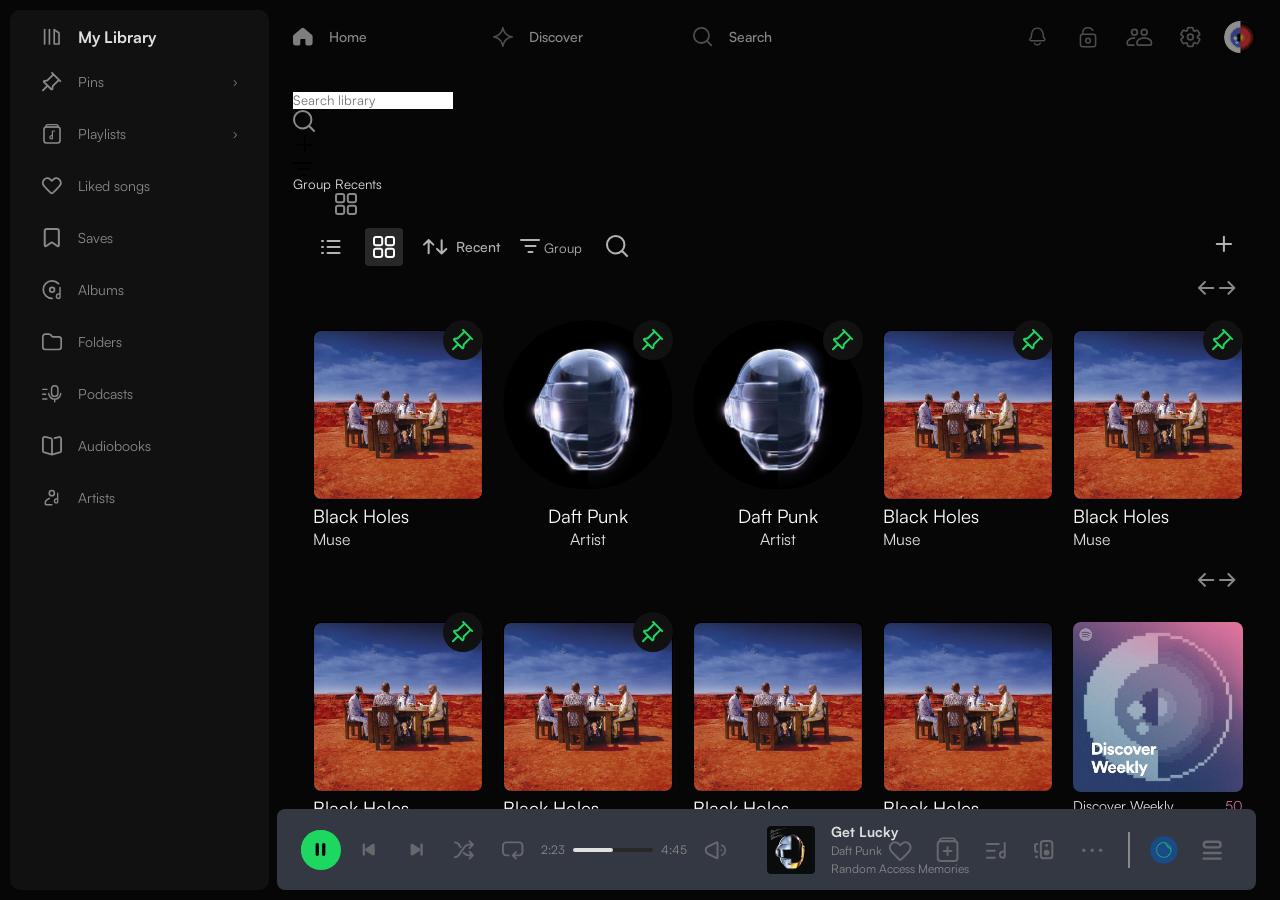
==== commit 547f2439: "fix: fix merge conflicts in main.css" ====
--- a/html/library.html
+++ b/html/library.html
@@ -14,28 +14,20 @@
   <!-- App Wrapper -->
   <div class="app-wrapper">
 
-    <!-- =============================================
-         SIDEBAR — left navigation panel
-         ============================================= -->
+    <!-- Sidebar -->
     <aside class="sidebar">
-
-      <!-- Sidebar header: library title + action buttons -->
       <div class="sidebar-header">
-        <a href="library.html" class="sidebar-header__left">
+        <div class="sidebar-header__left">
           <img src="../assets/icons/mylibrary.svg" alt="" class="sidebar-header__icon">
           <span class="sidebar-title">My Library</span>
-        </a>
+        </div>
         <div class="sidebar-header__actions">
           <button class="sidebar-header__btn" aria-label="More">···</button>
           <button class="sidebar-header__btn" aria-label="Add">+</button>
         </div>
       </div>
-
-      <!-- Sidebar navigation list -->
       <nav class="sidebar-nav">
         <ul class="sidebar-list">
-
-          <!-- Pins link -->
           <li class="sidebar-item">
             <a href="#" class="sidebar-link">
               <img src="../assets/icons/pins.svg" alt="" class="sidebar-link__icon">
@@ -43,8 +35,6 @@
               <span class="sidebar-link__arrow">›</span>
             </a>
           </li>
-
-          <!-- Playlists — collapsible dropdown -->
           <li class="sidebar-item">
             <details class="sidebar-dropdown">
               <summary class="sidebar-link">
@@ -86,74 +76,56 @@
               </ul>
             </details>
           </li>
-
-          <!-- Liked Songs link -->
           <li class="sidebar-item">
             <a href="liked.songs.html" class="sidebar-link">
               <img src="../assets/icons/likedsongs.svg" alt="" class="sidebar-link__icon">
               <span class="sidebar-link__text">Liked songs</span>
             </a>
           </li>
-
-          <!-- Saves link -->
           <li class="sidebar-item">
             <a href="#" class="sidebar-link">
               <img src="../assets/icons/saves.svg" alt="" class="sidebar-link__icon">
               <span class="sidebar-link__text">Saves</span>
             </a>
           </li>
-
-          <!-- Albums link -->
           <li class="sidebar-item">
             <a href="#" class="sidebar-link">
               <img src="../assets/icons/albums.svg" alt="" class="sidebar-link__icon">
               <span class="sidebar-link__text">Albums</span>
             </a>
           </li>
-
-          <!-- Folders link -->
           <li class="sidebar-item">
             <a href="#" class="sidebar-link">
               <img src="../assets/icons/folders.svg" alt="" class="sidebar-link__icon">
               <span class="sidebar-link__text">Folders</span>
             </a>
           </li>
-
-          <!-- Podcasts link -->
           <li class="sidebar-item">
             <a href="#" class="sidebar-link">
               <img src="../assets/icons/podcasts.svg" alt="" class="sidebar-link__icon">
               <span class="sidebar-link__text">Podcasts</span>
             </a>
           </li>
-
-          <!-- Audiobooks link -->
           <li class="sidebar-item">
             <a href="#" class="sidebar-link">
               <img src="../assets/icons/audiobooks.svg" alt="" class="sidebar-link__icon">
               <span class="sidebar-link__text">Audiobooks</span>
             </a>
           </li>
-
-          <!-- Artists link -->
           <li class="sidebar-item">
             <a href="#" class="sidebar-link">
               <img src="../assets/icons/artists.svg" alt="" class="sidebar-link__icon">
               <span class="sidebar-link__text">Artists</span>
             </a>
           </li>
-
         </ul>
       </nav>
     </aside>
-    <!-- END SIDEBAR -->
-
-    <!-- =============================================
-         MAIN AREA — top header + scrollable content
-         ============================================= -->
+
+    <!-- Main Area -->
     <div class="main-area">
 
-      <!-- Top navigation header -->
+      <!-- Top Header -->
       <header class="top-header">
         <nav class="header-nav">
           <a href="../index.html" class="header-nav__link">
@@ -169,8 +141,6 @@
             <span class="header-nav__text">Search</span>
           </a>
         </nav>
-
-        <!-- Header utility buttons -->
         <div class="header-actions">
           <button class="header-actions__btn" aria-label="Notifications">
             <img src="../assets/icons/notification.svg" alt="">
@@ -189,11 +159,8 @@
           </button>
         </div>
       </header>
-      <!-- END TOP HEADER -->
-
-      <!-- =============================================
-           MAIN CONTENT — library section
-           ============================================= -->
+
+      <!-- Main Content -->
       <main class="main-content">
 
         <!-- Mobile Library Header (visible on mobile only) -->
@@ -222,898 +189,362 @@
         </div>
 
         <section class="library_section-wrapper">
-
-          <!-- ==========================================
-               PLAYLIST NAV BAR — view toggle + sort + filter
-               ========================================== -->
-          <div class="playlist-nav-bar">
-
-            <!-- Left group: view mode buttons + sort + filter + search -->
-            <div class="nav-group-left">
-
-              <!-- View toggle: list view -->
-              <button class="nav-btn" aria-label="List view">
-                <svg width="20" height="14" viewBox="0 0 20 14" fill="none" xmlns="http://www.w3.org/2000/svg">
-                  <path d="M6.58398 13H18.584" stroke="currentColor" stroke-width="2" stroke-linecap="round"/>
-                  <path d="M1 13H2" stroke="currentColor" stroke-width="2" stroke-linecap="round"/>
-                  <path d="M6.58398 7H18.584" stroke="currentColor" stroke-width="2" stroke-linecap="round"/>
-                  <path d="M1 7H2" stroke="currentColor" stroke-width="2" stroke-linecap="round"/>
-                  <path d="M6.58398 1H18.584" stroke="currentColor" stroke-width="2" stroke-linecap="round"/>
-                  <path d="M1 1H2" stroke="currentColor" stroke-width="2" stroke-linecap="round"/>
-                </svg>
-              </button>
-
-              <!-- View toggle: grid view (currently active) -->
-              <button class="nav-btn active" aria-label="Grid view">
-                <svg width="22" height="22" viewBox="0 0 22 22" fill="none" xmlns="http://www.w3.org/2000/svg">
-                  <rect width="8.18182" height="8.18182" rx="2" transform="matrix(1 0 0 -1 1 21)" stroke="currentColor" stroke-width="2"/>
-                  <rect width="8.18182" height="8.18182" rx="2" transform="matrix(1 0 0 -1 1 9.18176)" stroke="currentColor" stroke-width="2"/>
-                  <rect width="8.18182" height="8.18182" rx="2" transform="matrix(1 0 0 -1 12.8184 21)" stroke="currentColor" stroke-width="2"/>
-                  <rect width="8.18182" height="8.18182" rx="2" transform="matrix(1 0 0 -1 12.8184 9.18176)" stroke="currentColor" stroke-width="2"/>
-                </svg>
-              </button>
-
-              <!-- Sort button: "Recent" with up/down arrow icon -->
-              <button class="nav-btn-text" aria-label="Sort by recent">
-                <svg width="25" height="16" viewBox="0 0 25 16" fill="none" xmlns="http://www.w3.org/2000/svg">
-                  <path d="M5.65327 14.2864L5.65327 1.01023M5.65327 1.01023L10.2964 5.65335M5.65327 1.01023L1.01015 5.65335" stroke="currentColor" stroke-width="2.02054" stroke-linecap="round" stroke-linejoin="round"/>
-                  <path d="M18.6534 1.28638L18.6534 14.5625M18.6534 14.5625L14.0103 9.9194M18.6534 14.5625L23.2965 9.9194" stroke="currentColor" stroke-width="2.02054" stroke-linecap="round" stroke-linejoin="round"/>
-                </svg>
-                <span>Recent</span>
-              </button>
-
-              <!-- Filter dropdown: Group by type (All, Songs, Playlists…) -->
-              <div class="filter-dropdown-container">
-
-                <!-- Trigger button: toggles .show on the dropdown menu -->
-                <button class="filter-trigger" onclick="this.nextElementSibling.classList.toggle('show')" aria-label="Filter and group">
-                  <svg width="20" height="14" viewBox="0 0 20 14" fill="none">
-                    <path d="M19 1L1 1" stroke="currentColor" stroke-width="2" stroke-linecap="round"/>
-                    <path d="M15.4922 7L5.49219 7" stroke="currentColor" stroke-width="2" stroke-linecap="round"/>
-                    <path d="M12.4922 13H8.49219" stroke="currentColor" stroke-width="2" stroke-linecap="round"/>
-                  </svg>
-                  <span>Group</span>
+            <div class="playlist-nav-bar">
+                <div class="nav-group-left">
+                    <button class="nav-btn">
+                        <svg width="20" height="14" viewBox="0 0 20 14" fill="none" xmlns="http://www.w3.org/2000/svg">
+                        <path d="M6.58398 13H18.584" stroke="currentColor" stroke-width="2" stroke-linecap="round"/>
+                        <path d="M1 13H2" stroke="currentColor" stroke-width="2" stroke-linecap="round"/>
+                        <path d="M6.58398 7H18.584" stroke="currentColor" stroke-width="2" stroke-linecap="round"/>
+                        <path d="M1 7H2" stroke="currentColor" stroke-width="2" stroke-linecap="round"/>
+                        <path d="M6.58398 1H18.584" stroke="currentColor" stroke-width="2" stroke-linecap="round"/>
+                        <path d="M1 1H2" stroke="currentColor" stroke-width="2" stroke-linecap="round"/>
+                        </svg>
+                    </button>
+                    
+                    <button class="nav-btn active">
+                        <svg width="22" height="22" viewBox="0 0 22 22" fill="none" xmlns="http://www.w3.org/2000/svg">
+                        <rect width="8.18182" height="8.18182" rx="2" transform="matrix(1 0 0 -1 1 21)" stroke="currentColor" stroke-width="2"/>
+                        <rect width="8.18182" height="8.18182" rx="2" transform="matrix(1 0 0 -1 1 9.18176)" stroke="currentColor" stroke-width="2"/>
+                        <rect width="8.18182" height="8.18182" rx="2" transform="matrix(1 0 0 -1 12.8184 21)" stroke="currentColor" stroke-width="2"/>
+                        <rect width="8.18182" height="8.18182" rx="2" transform="matrix(1 0 0 -1 12.8184 9.18176)" stroke="currentColor" stroke-width="2"/>
+                        </svg>
+                    </button>
+
+                    <button class="nav-btn-text">
+                            <svg width="25" height="16" viewBox="0 0 25 16" fill="none" xmlns="http://www.w3.org/2000/svg">
+                            <path d="M5.65327 14.2864L5.65327 1.01023M5.65327 1.01023L10.2964 5.65335M5.65327 1.01023L1.01015 5.65335" stroke="currentColor" stroke-width="2.02054" stroke-linecap="round" stroke-linejoin="round"/>
+                            <path d="M18.6534 1.28638L18.6534 14.5625M18.6534 14.5625L14.0103 9.9194M18.6534 14.5625L23.2965 9.9194" stroke="currentColor" stroke-width="2.02054" stroke-linecap="round" stroke-linejoin="round"/>
+                            </svg>
+                        <span>Recent</span>
+                    </button>
+
+                <div class="filter-dropdown-container">
+                <button class="filter-trigger" onclick="this.nextElementSibling.classList.toggle('show')">
+                    <svg width="20" height="14" viewBox="0 0 20 14" fill="none">
+                        <path d="M19 1L1 1" stroke="currentColor" stroke-width="2" stroke-linecap="round"/>
+                        <path d="M15.4922 7L5.49219 7" stroke="currentColor" stroke-width="2" stroke-linecap="round"/>
+                        <path d="M12.4922 13H8.49219" stroke="currentColor" stroke-width="2" stroke-linecap="round"/>
+                    </svg>
+                    <span>Group</span>
                 </button>
 
-                <!-- Dropdown menu (shown when .show class is present) -->
                 <div class="filter-dropdown-menu">
-
-                  <!-- Filter by content type -->
-                  <ul class="filter-list">
-                    <li class="filter-item active">All</li>
-                    <li class="filter-item">Songs</li>
-                    <li class="filter-item">Playlists</li>
-                    <li class="filter-item">Albums</li>
-                    <li class="filter-item">Artists</li>
-                    <li class="filter-item">Folders</li>
-                    <li class="filter-item">Podcasts</li>
-                    <li class="filter-item">Audiobooks</li>
-                  </ul>
-
-                  <div class="dropdown-divider"></div>
-
-                  <!-- Group toggle switch -->
-                  <div class="group-section">
-                    <span class="group-label">Group</span>
-                    <label class="switch">
-                      <input type="checkbox" id="group-checkbox">
-                      <span class="slider"></span>
-                    </label>
-                  </div>
-
-                </div>
-              </div>
-              <!-- END FILTER DROPDOWN -->
-
-              <!-- Search / magnifier button -->
-              <button class="nav-btn" aria-label="Search library">
-                <svg width="23" height="23" viewBox="0 0 23 23" fill="none" xmlns="http://www.w3.org/2000/svg">
-                  <path d="M15.9158 15.7929C17.4535 14.2244 18.4016 12.0759 18.4016 9.70591C18.4016 4.90343 14.5084 1.01025 9.70591 1.01025C4.90343 1.01025 1.01025 4.90343 1.01025 9.70591C1.01025 14.5084 4.90343 18.4016 9.70591 18.4016C12.1384 18.4016 14.3377 17.4027 15.9158 15.7929ZM15.9158 15.7929L21.0103 21.0103" stroke="currentColor" stroke-width="2.02054" stroke-linecap="round"/>
-                </svg>
-              </button>
-
+                    <ul class="filter-list">
+                        <li class="filter-item active">All</li>
+                        <li class="filter-item">Songs</li>
+                        <li class="filter-item">Playlists</li>
+                        <li class="filter-item">Albums</li>
+                        <li class="filter-item">Artists</li>
+                        <li class="filter-item">Folders</li>
+                        <li class="filter-item">Podcasts</li>
+                        <li class="filter-item">Audiobooks</li>
+                    </ul>
+                    
+                    <div class="dropdown-divider"></div>
+                    
+                        <div class="group-section">
+                            <span class="group-label">Group</span>
+                            <label class="switch">
+                                <input type="checkbox" id="group-checkbox">
+                                <span class="slider"></span>
+                            </label>
+                        </div>
+                    </div>
+                </div>
+
+                    <button class="nav-btn">
+                        <svg width="23" height="23" viewBox="0 0 23 23" fill="none" xmlns="http://www.w3.org/2000/svg">
+                        <path d="M15.9158 15.7929C17.4535 14.2244 18.4016 12.0759 18.4016 9.70591C18.4016 4.90343 14.5084 1.01025 9.70591 1.01025C4.90343 1.01025 1.01025 4.90343 1.01025 9.70591C1.01025 14.5084 4.90343 18.4016 9.70591 18.4016C12.1384 18.4016 14.3377 17.4027 15.9158 15.7929ZM15.9158 15.7929L21.0103 21.0103" stroke="currentColor" stroke-width="2.02054" stroke-linecap="round"/>
+                        </svg>
+                    </button>
+                </div>
+
+                <div class="nav-group-right">
+                    <svg width="24" height="24" viewBox="0 0 24 24" fill="none" xmlns="http://www.w3.org/2000/svg">
+                    <path d="M11.9059 4.76246V11.9061M11.9059 19.0498V11.9061M11.9059 11.9061L4.76221 11.9061M11.9059 11.9061H19.0496" stroke="currentColor" stroke-width="2.02054" stroke-linecap="round" stroke-linejoin="round"/>
+                    </svg>
+                </div>
             </div>
-            <!-- END NAV GROUP LEFT -->
-
-            <!-- Right group: add new item (+) button -->
-            <div class="nav-group-right">
-              <button class="nav-btn" aria-label="Add new">
-                <svg width="24" height="24" viewBox="0 0 24 24" fill="none" xmlns="http://www.w3.org/2000/svg">
-                  <path d="M11.9059 4.76246V11.9061M11.9059 19.0498V11.9061M11.9059 11.9061L4.76221 11.9061M11.9059 11.9061H19.0496" stroke="currentColor" stroke-width="2.02054" stroke-linecap="round" stroke-linejoin="round"/>
-                </svg>
-              </button>
+            <!-- FIRST ROW -->
+                    
+             <div class="section-header library-scroll">
+                
+                <div class="section__controls">
+                     <button class="arrow" onclick="document.getElementById('first-row').scrollBy({left:-600, behavior:'smooth'})">
+                        <svg class="arrow" width="17" height="14" viewBox="0 0 17 14" fill="none" xmlns="http://www.w3.org/2000/svg">
+                            <path d="M15.3224 6.90363L1.01029 6.90363M1.01029 6.90363L6.90353 12.7969M1.01029 6.90363L6.90353 1.01039" stroke="currentColor" stroke-width="2.02054" stroke-linecap="round" stroke-linejoin="round"/>
+                        </svg>
+                    </button>
+                    <button class="arrow" onclick="document.getElementById('first-row').scrollBy({left:600, behavior:'smooth'})">
+                        <svg class="arrow" width="17" height="14" viewBox="0 0 17 14" fill="none" xmlns="http://www.w3.org/2000/svg">
+                            <path d="M1.01025 6.90301H15.3224M15.3224 6.90301L9.42917 1.00977M15.3224 6.90301L9.42917 12.7963" stroke="currentColor" stroke-width="2.02054" stroke-linecap="round" stroke-linejoin="round"/>
+                        </svg>
+                    </button>
+                </div>
             </div>
-
-          </div>
-          <!-- END PLAYLIST NAV BAR -->
-
-
-          <!-- ==========================================
-               DESKTOP LIBRARY — visible on wide screens
-               ========================================== -->
-          <div class="desktop-library">
-
-            <!-- ------------------------------------------
-                 FIRST ROW — pinned playlists + artist cards
-                 ------------------------------------------ -->
-            <div class="section-header library-scroll">
-              <div class="section__controls">
-                <button class="arrow" onclick="document.getElementById('desktop-first-row').scrollBy({left:-600, behavior:'smooth'})" aria-label="Scroll left">
-                  <svg width="17" height="14" viewBox="0 0 17 14" fill="none" xmlns="http://www.w3.org/2000/svg">
-                    <path d="M15.3224 6.90363L1.01029 6.90363M1.01029 6.90363L6.90353 12.7969M1.01029 6.90363L6.90353 1.01039" stroke="currentColor" stroke-width="2.02054" stroke-linecap="round" stroke-linejoin="round"/>
-                  </svg>
-                </button>
-                <button class="arrow" onclick="document.getElementById('desktop-first-row').scrollBy({left:600, behavior:'smooth'})" aria-label="Scroll right">
-                  <svg width="17" height="14" viewBox="0 0 17 14" fill="none" xmlns="http://www.w3.org/2000/svg">
-                    <path d="M1.01025 6.90301H15.3224M15.3224 6.90301L9.42917 1.00977M15.3224 6.90301L9.42917 12.7963" stroke="currentColor" stroke-width="2.02054" stroke-linecap="round" stroke-linejoin="round"/>
-                  </svg>
-                </button>
-              </div>
+          <div class="library_cards-wrapper" id="first-row">
+                <div class="search_card-square">
+                    <div class="x-mark">
+                        <img src="../assets/icons/greenpin.svg" alt="">
+                    </div>
+                    <div class="hover-square"></div>
+                    <img class="search_card-rectangle" src="../assets/images/muse.svg" alt="">
+                    <div class="search_card-title-rec">
+                        <h3 class="artist">Black Holes</h3>
+                        <p>Muse</p>
+                    </div>
+                </div>
+                <!--  -->
+                <div class="search_card">
+                    <div class="x-mark">
+                        <img src="../assets/icons/greenpin.svg" alt="">
+                    </div>
+                    <img class="search_card-banner" src="../assets/images/daftpunk3.svg" alt="">
+                    <div class="search_card-title">
+                        <h3 class="artist">Daft Punk</h3>
+                        <p>Artist</p>
+                    </div>
+                </div>
+                <!--  -->
+                <div class="search_card">
+                    <div class="x-mark">
+                        <img src="../assets/icons/greenpin.svg" alt="">
+                    </div>
+                    <img class="search_card-banner" src="../assets/images/daftpunk3.svg" alt="">
+                    <div class="search_card-title">
+                        <h3 class="artist">Daft Punk</h3>
+                        <p>Artist</p>
+                    </div>
+                </div>
+                <!--  -->
+                 <div class="search_card-square">
+                    <div class="x-mark">
+                        <img src="../assets/icons/greenpin.svg" alt="">
+                    </div>
+                    <div class="hover-square"></div>
+                    <img class="search_card-rectangle" src="../assets/images/muse.svg" alt="">
+                    <div class="search_card-title-rec">
+                        <h3 class="artist">Black Holes</h3>
+                        <p>Muse</p>
+                    </div>
+                </div>
+                <!--  -->
+                <div class="search_card-square">
+                    <div class="x-mark">
+                        <img src="../assets/icons/greenpin.svg" alt="">
+                    </div>
+                    <div class="hover-square"></div>
+                    <img class="search_card-rectangle" src="../assets/images/muse.svg" alt="">
+                    <div class="search_card-title-rec">
+                        <h3 class="artist">Black Holes</h3>
+                        <p>Muse</p>
+                    </div>
+                </div>
+                <!--  -->
+                <div class="search_card-square">
+                    <div class="x-mark">
+                        <img src="../assets/icons/greenpin.svg" alt="">
+                    </div>
+                    <div class="hover-square"></div>
+                    <img class="search_card-rectangle" src="../assets/images/muse.svg" alt="">
+                    <div class="search_card-title-rec">
+                        <h3 class="artist">Black Holes</h3>
+                        <p>Muse</p>
+                    </div>
+                </div>
+                <!--  -->
+                <div class="search_card-square">
+                    <div class="x-mark">
+                        <img src="../assets/icons/greenpin.svg" alt="">
+                    </div>
+                    <div class="hover-square"></div>
+                    <img class="search_card-rectangle" src="../assets/images/muse.svg" alt="">
+                    <div class="search_card-title-rec">
+                        <h3 class="artist">Black Holes</h3>
+                        <p>Muse</p>
+                    </div>
+                </div>
+                <!--  -->
+                 <div class="search_card-square">
+                    <div class="x-mark">
+                        <img src="../assets/icons/greenpin.svg" alt="">
+                    </div>
+                    <div class="hover-square"></div>
+                    <img class="search_card-rectangle" src="../assets/images/muse.svg" alt="">
+                    <div class="search_card-title-rec">
+                        <h3 class="artist">Black Holes</h3>
+                        <p>Muse</p>
+                    </div>
+                </div>
+                <!--  -->
             </div>
-
-            <div class="library_cards-wrapper" id="desktop-first-row">
-
-              <!-- Pinned card: Liked Songs (green heart) -->
-              <div class="search_card-square pinned-card">
-                <div class="x-mark">
-                  <img src="../assets/icons/greenpin.svg" alt="Pinned">
-                </div>
-                <div class="card_wrapper">
-                  <div class="second" style="background-color: rgba(30, 215, 96, 0.3);"></div>
-                  <div class="third"  style="background-color: rgba(30, 215, 96, 0.15);"></div>
-                  <div class="card_banner">
-                    <img src="../assets/images/heartgreen.svg" alt="">
-                  </div>
-                  <div class="card_content">
-                    <div class="content_header">
-                      <h4 class="card_title">Liked songs</h4>
-                      <h4 class="card_number" style="color: #1ED760;">8</h4>
-                    </div>
-                    <p class="card_text">Numb, Crawling, In the End, and more</p>
-                  </div>
-                </div>
-              </div>
-
-              <!-- Pinned artist card: David Bowie (round image)-->
-              <div class="search_card">
-                <div class="x-mark">
-                  <img src="../assets/icons/greenpin.svg" alt="Pinned">
-                </div>
-                <img class="search_card-banner" src="../assets/images/davidbowie.svg" alt="David Bowie">
-                <div class="search_card-title">
-                  <h3 class="artist">Daft Punk</h3>
-                  <p>Artist</p>
-                </div>
-              </div>
-
-              <!-- Pinned artist card: Daft Punk (round image) -->
-              <div class="search_card">
-                <div class="x-mark">
-                  <img src="../assets/icons/greenpin.svg" alt="Pinned">
-                </div>
-                <img class="search_card-banner" src="../assets/images/daftpunk3.svg" alt="Daft Punk">
-                <div class="search_card-title">
-                  <h3 class="artist">Daft Punk</h3>
-                  <p>Artist</p>
-                </div>
-              </div>
-
-              <!-- Pinned card: Chill Stuff playlist -->
-              <div class="search_card-square pinned-card">
-                <div class="x-mark">
-                  <img src="../assets/icons/greenpin.svg" alt="Pinned">
-                </div>
-                <div class="card_wrapper">
-                  <div class="second" style="background-color: rgba(137, 137, 137, 0.3);"></div>
-                  <div class="third"  style="background-color: rgba(137, 137, 137, 0.15);"></div>
-                  <div class="card_banner">
-                    <img src="../assets/images/note.svg" alt="">
-                  </div>
-                  <div class="card_content">
-                    <div class="content_header">
-                      <h4 class="card_title">Chill Stuff</h4>
-                      <h4 class="card_number" style="color: #898989;">152</h4>
-                    </div>
-                    <p class="card_text">Simon and Garfunkel, Daft Punk, and more</p>
-                  </div>
-                </div>
-              </div>
-
-              <!-- Pinned card: The Jux Box playlist -->
-              <div class="search_card-square pinned-card">
-                <div class="x-mark">
-                  <img src="../assets/icons/greenpin.svg" alt="Pinned">
-                </div>
-                <div class="card_wrapper">
-                  <div class="second" style="background-color: rgba(137, 137, 137, 0.3);"></div>
-                  <div class="third"  style="background-color: rgba(137, 137, 137, 0.15);"></div>
-                  <div class="card_banner">
-                    <img src="../assets/images/note.svg" alt="">
-                  </div>
-                  <div class="card_content">
-                    <div class="content_header">
-                      <h4 class="card_title">The Jux Box</h4>
-                      <h4 class="card_number" style="color: #898989;">50</h4>
-                    </div>
-                    <p class="card_text">Simon and Garfunkel, Daft Punk, and more</p>
-                  </div>
-                </div>
-              </div>
-
-              <!-- Pinned card: Vibe playlist -->
-              <div class="search_card-square pinned-card">
-                <div class="x-mark">
-                  <img src="../assets/icons/greenpin.svg" alt="Pinned">
-                </div>
-                <div class="card_wrapper">
-                  <div class="second" style="background-color: rgba(137, 137, 137, 0.3);"></div>
-                  <div class="third"  style="background-color: rgba(137, 137, 137, 0.15);"></div>
-                  <div class="card_banner">
-                    <img src="../assets/images/note.svg" alt="">
-                  </div>
-                  <div class="card_content">
-                    <div class="content_header">
-                      <h4 class="card_title">Vibe</h4>
-                      <h4 class="card_number" style="color: #898989;">30</h4>
-                    </div>
-                    <p class="card_text">Blue Skies, No Heaven</p>
-                  </div>
-                </div>
-              </div>
-
-              <!-- Pinned card: Selected Linkin Park playlist -->
-              <div class="search_card-square pinned-card">
-                <div class="x-mark">
-                  <img src="../assets/icons/greenpin.svg" alt="Pinned">
-                </div>
-                <div class="card_wrapper">
-                  <div class="second" style="background-color: rgba(137, 137, 137, 0.3);"></div>
-                  <div class="third"  style="background-color: rgba(137, 137, 137, 0.15);"></div>
-                  <div class="card_banner">
-                    <img src="../assets/images/note.svg" alt="">
-                  </div>
-                  <div class="card_content">
-                    <div class="content_header">
-                      <h4 class="card_title">Selected Linkin Park</h4>
-                      <h4 class="card_number" style="color: #898989;">8</h4>
-                    </div>
-                    <p class="card_text">Numb, Crawling, In the End, and more</p>
-                  </div>
-                </div>
-              </div>
-
-              <!-- Pinned card: Fav Bands folder -->
-              <div class="search_card-square pinned-card">
-                <div class="x-mark">
-                  <img src="../assets/icons/greenpin.svg" alt="Pinned">
-                </div>
-                <div class="card_wrapper">
-                  <div class="second" style="background-color: rgba(137, 137, 137, 0.3);"></div>
-                  <div class="third"  style="background-color: rgba(137, 137, 137, 0.15);"></div>
-                  <div class="card_banner">
-                    <img src="../assets/images/folder.svg" alt="">
-                  </div>
-                  <div class="card_content">
-                    <div class="content_header">
-                      <h4 class="card_title">Fav bands</h4>
-                      <h4 class="card_number" style="color: #898989;">6</h4>
-                    </div>
-                    <p class="card_text">Linkin Park, Muse, and more</p>
-                  </div>
-                </div>
-              </div>
-
+            <!-- ROW END -->
+
+                  <!-- SECOND ROW -->
+                    <div class="section-header library-scroll">
+                
+                <div class="section__controls">
+                     <button class="arrow" onclick="document.getElementById('second-row').scrollBy({left:-600, behavior:'smooth'})">
+                        <svg class="arrow" width="17" height="14" viewBox="0 0 17 14" fill="none" xmlns="http://www.w3.org/2000/svg">
+                            <path d="M15.3224 6.90363L1.01029 6.90363M1.01029 6.90363L6.90353 12.7969M1.01029 6.90363L6.90353 1.01039" stroke="currentColor" stroke-width="2.02054" stroke-linecap="round" stroke-linejoin="round"/>
+                        </svg>
+                    </button>
+                    <button class="arrow" onclick="document.getElementById('second-row').scrollBy({left:600, behavior:'smooth'})">
+                        <svg class="arrow" width="17" height="14" viewBox="0 0 17 14" fill="none" xmlns="http://www.w3.org/2000/svg">
+                            <path d="M1.01025 6.90301H15.3224M15.3224 6.90301L9.42917 1.00977M15.3224 6.90301L9.42917 12.7963" stroke="currentColor" stroke-width="2.02054" stroke-linecap="round" stroke-linejoin="round"/>
+                        </svg>
+                    </button>
+                </div>
             </div>
-            <!-- END DESKTOP FIRST ROW -->
-
-            <!-- ------------------------------------------
-                 SECOND ROW — albums + Spotify daily mixes
-                 ------------------------------------------ -->
-            <div class="section-header library-scroll">
-              <div class="section__controls">
-                <button class="arrow" onclick="document.getElementById('desktop-second-row').scrollBy({left:-600, behavior:'smooth'})" aria-label="Scroll left">
-                  <svg width="17" height="14" viewBox="0 0 17 14" fill="none" xmlns="http://www.w3.org/2000/svg">
-                    <path d="M15.3224 6.90363L1.01029 6.90363M1.01029 6.90363L6.90353 12.7969M1.01029 6.90363L6.90353 1.01039" stroke="currentColor" stroke-width="2.02054" stroke-linecap="round" stroke-linejoin="round"/>
-                  </svg>
-                </button>
-                <button class="arrow" onclick="document.getElementById('desktop-second-row').scrollBy({left:600, behavior:'smooth'})" aria-label="Scroll right">
-                  <svg width="17" height="14" viewBox="0 0 17 14" fill="none" xmlns="http://www.w3.org/2000/svg">
-                    <path d="M1.01025 6.90301H15.3224M15.3224 6.90301L9.42917 1.00977M15.3224 6.90301L9.42917 12.7963" stroke="currentColor" stroke-width="2.02054" stroke-linecap="round" stroke-linejoin="round"/>
-                  </svg>
-                </button>
-              </div>
+          <div class="library_cards-wrapper" id="second-row">
+                <div class="search_card-square">
+                    <div class="x-mark">
+                        <img src="../assets/icons/greenpin.svg" alt="">
+                    </div>
+                    <div class="hover-square"></div>
+                    <img class="search_card-rectangle" src="../assets/images/muse.svg" alt="">
+                    <div class="search_card-title-rec">
+                        <h3 class="artist">Black Holes</h3>
+                        <p>Muse</p>
+                    </div>
+                </div>
+                <!--  -->
+                <div class="search_card-square">
+                    <div class="x-mark">
+                        <img src="../assets/icons/greenpin.svg" alt="">
+                    </div>
+                    <div class="hover-square"></div>
+                    <img class="search_card-rectangle" src="../assets/images/muse.svg" alt="">
+                    <div class="search_card-title-rec">
+                        <h3 class="artist">Black Holes</h3>
+                        <p>Muse</p>
+                    </div>
+                </div>
+                <!--  -->
+                 <div class="search_card-square">
+                    <div class="hover-square"></div>
+                    <img class="search_card-rectangle" src="../assets/images/muse.svg" alt="">
+                    <div class="search_card-title-rec">
+                        <h3 class="artist">Black Holes</h3>
+                        <p>Muse</p>
+                    </div>
+                </div>
+                <!--  -->
+                 <div class="search_card-square">
+                    <div class="hover-square"></div>
+                    <img class="search_card-rectangle" src="../assets/images/muse.svg" alt="">
+                    <div class="search_card-title-rec">
+                        <h3 class="artist">Black Holes</h3>
+                        <p>Muse</p>
+                    </div>
+                </div>
+                <!--  -->
+                 <div class="card_wrapper home-card">
+                    <div class="second"></div>
+                    <div class="third"></div>
+                    <div class="card_banner">
+                        <img src="../assets/images/home/discover.svg" alt="">
+                    </div>
+                    <div class="card_content">
+                        <div class="content_header">
+                            <h4 class="card_title">Discover Weekly</h4>
+                            <h4 class="card_number"  style="color: #CE6E9A;">50</h4>
+                        </div>
+                        <p class="card_text">Your weekly mixtape of fresh music</p>
+                    </div>
+                 </div>
+                 <!--  -->
+                 <div class="card_wrapper home-card">
+                    <div class="second"></div>
+                    <div class="third"></div>
+                    <div class="card_banner">
+                        <img src="../assets/images/home/discover.svg" alt="">
+                    </div>
+                    <div class="card_content">
+                        <div class="content_header">
+                            <h4 class="card_title">Discover Weekly</h4>
+                            <h4 class="card_number"  style="color: #CE6E9A;">50</h4>
+                        </div>
+                        <p class="card_text">Your weekly mixtape of fresh music</p>
+                    </div>
+                 </div>
+                 <!--  -->
+                 <div class="card_wrapper home-card">
+                    <div class="second"></div>
+                    <div class="third"></div>
+                    <div class="card_banner">
+                        <img src="../assets/images/home/discover.svg" alt="">
+                    </div>
+                    <div class="card_content">
+                        <div class="content_header">
+                            <h4 class="card_title">Discover Weekly</h4>
+                            <h4 class="card_number"  style="color: #CE6E9A;">50</h4>
+                        </div>
+                        <p class="card_text">Your weekly mixtape of fresh music</p>
+                    </div>
+                 </div>
+                 <!--  -->
+                 <div class="card_wrapper home-card">
+                    <div class="second"></div>
+                    <div class="third"></div>
+                    <div class="card_banner">
+                        <img src="../assets/images/home/discover.svg" alt="">
+                    </div>
+                    <div class="card_content">
+                        <div class="content_header">
+                            <h4 class="card_title">Discover Weekly</h4>
+                            <h4 class="card_number"  style="color: #CE6E9A;">50</h4>
+                        </div>
+                        <p class="card_text">Your weekly mixtape of fresh music</p>
+                    </div>
+                 </div>
+                 <!--  -->
+        
             </div>
-
-            <div class="library_cards-wrapper" id="desktop-second-row">
-
-              <!-- Saved album: Meteora — Linkin Park -->
-              <div class="search_card-square pinned-card">
-                <div class="x-mark">
-                  <img src="../assets/icons/greenpin.svg" alt="Pinned">
-                </div>
-                <div class="card_wrapper">
-                  <div class="second" style="background-color: rgba(166, 145, 116, 0.3)"></div>
-                  <div class="third"  style="background-color: rgba(166, 145, 116, 0.15)"></div>
-                  <div class="card_banner">
-                    <img src="../assets/images/frame(linkinpark).svg" alt="">
-                  </div>
-                  <div class="card_content">
-                    <div class="content_header">
-                      <h4 class="card_title">Meteora</h4>
-                    </div>
-                    <p class="card_text">Linkin Park</p>
-                  </div>
-                </div>
-              </div>
-
-              <!-- Saved album: Abbey Road — The Beatles -->
-              <div class="search_card-square pinned-card">
-                <div class="x-mark">
-                  <img src="../assets/icons/greenpin.svg" alt="Pinned">
-                </div>
-                <div class="card_wrapper">
-                  <div class="second" style="background-color: rgba(117, 164, 150, 0.3)"></div>
-                  <div class="third"  style="background-color: rgba(117, 164, 150, 0.15)"></div>
-                  <div class="card_banner">
-                    <img src="../assets/images/frame(beatles).svg" alt="">
-                  </div>
-                  <div class="card_content">
-                    <div class="content_header">
-                      <h4 class="card_title">Abbey Road</h4>
-                      <h4 class="card_number" style="color: #898989;">13</h4>
-                    </div>
-                    <p class="card_text">The Beatles</p>
-                  </div>
-                </div>
-              </div>
-
-              <!-- Saved album: Random Access Memories — Daft Punk -->
-              <div class="search_card-square pinned-card">
-                <div class="x-mark">
-                  <img src="../assets/icons/greenpin.svg" alt="Pinned">
-                </div>
-                <div class="card_wrapper">
-                  <div class="second" style="background-color: rgba(187, 180, 216, 0.3)"></div>
-                  <div class="third"  style="background-color: rgba(187, 180, 216, 0.15)"></div>
-                  <div class="card_banner">
-                    <img src="../assets/images/frame(daftpunk).svg" alt="">
-                  </div>
-                  <div class="card_content">
-                    <div class="content_header">
-                      <h4 class="card_title">Random Access Memories</h4>
-                      <h4 class="card_number" style="color: #898989;">13</h4>
-                    </div>
-                    <p class="card_text">Daft Punk</p>
-                  </div>
-                </div>
-              </div>
-
-              <!-- Saved album: Black Holes and Revelations — Muse -->
-              <div class="search_card-square pinned-card">
-                <div class="x-mark">
-                  <img src="../assets/icons/greenpin.svg" alt="Pinned">
-                </div>
-                <div class="card_wrapper">
-                  <div class="second" style="background-color: rgba(98, 120, 177, 0.3)"></div>
-                  <div class="third"  style="background-color: rgba(98, 120, 177, 0.15)"></div>
-                  <div class="card_banner">
-                    <img src="../assets/images/muse.svg" alt="">
-                  </div>
-                  <div class="card_content">
-                    <div class="content_header">
-                      <h4 class="card_title">Black Holes and Revelations</h4>
-                      <h4 class="card_number" style="color: #898989;">13</h4>
-                    </div>
-                    <p class="card_text">Muse</p>
-                  </div>
-                </div>
-              </div>
-
-              <!-- Spotify-generated card: Daily Mix 1 -->
-              <div class="card_wrapper home-card">
-                <div class="second" style="background-color: rgba(149, 230, 211, 0.3);"></div>
-                <div class="third"  style="background-color: rgba(149, 230, 211, 0.15);"></div>
-                <div class="card_banner">
-                  <img src="../assets/images/dailymix1.svg" alt="">
-                </div>
-                <div class="card_content">
-                  <div class="content_header">
-                    <h4 class="card_title">Daily Mix 1</h4>
-                    <h4 class="card_number" style="color:#95E6D3;">50</h4>
-                  </div>
-                  <p class="card_text">Linkin Park, System Of A Down, Coal Chamber...</p>
-                </div>
-              </div>
-
-              <!-- Spotify-generated card: Daily Mix 2 -->
-              <div class="card_wrapper home-card">
-                <div class="second" style="background-color: rgba(244, 184, 189, 0.3);"></div>
-                <div class="third"  style="background-color: rgba(244, 184, 189, 0.15);"></div>
-                <div class="card_banner">
-                  <img src="../assets/images/dailymix2.svg" alt="">
-                </div>
-                <div class="card_content">
-                  <div class="content_header">
-                    <h4 class="card_title">Daily Mix 2</h4>
-                    <h4 class="card_number" style="color: #F4B8BD;">50</h4>
-                  </div>
-                  <p class="card_text">Avril Lavigne, Lorde, Charli XCX and more</p>
-                </div>
-              </div>
-
-              <!-- Spotify-generated card: Daily Mix 3 -->
-              <div class="card_wrapper home-card">
-                <div class="second" style="background-color: rgba(195, 231, 183, 0.3);"></div>
-                <div class="third"  style="background-color: rgba(195, 231, 183, 0.15);"></div>
-                <div class="card_banner">
-                  <img src="../assets/images/dailymix3.svg" alt="">
-                </div>
-                <div class="card_content">
-                  <div class="content_header">
-                    <h4 class="card_title">Daily Mix 3</h4>
-                    <h4 class="card_number" style="color: #C3E7B7;">50</h4>
-                  </div>
-                  <p class="card_text">The Strokes, Martin Garrix, MGMT and more</p>
-                </div>
-              </div>
-
-              <!-- Spotify-generated card: Rock Mix -->
-              <div class="card_wrapper home-card">
-                <div class="second" style="background-color: rgba(204, 246, 101, 0.3);"></div>
-                <div class="third"  style="background-color: rgba(204, 246, 101, 0.15);"></div>
-                <div class="card_banner">
-                  <img src="../assets/images/rockmix.svg" alt="">
-                </div>
-                <div class="card_content">
-                  <div class="content_header">
-                    <h4 class="card_title">Rock Mix</h4>
-                    <h4 class="card_number" style="color: #CCF665;">50</h4>
-                  </div>
-                  <p class="card_text">Red Hot Chili Peppers, R.E.M., Guns N' Roses...</p>
-                </div>
-              </div>
-
+            <!-- ROW END -->
+
+
+                  <!-- THIRD  ROW -->
+          <div class="library_cards-wrapper">
+
+                 <div class="card_wrapper home-card">
+                    <div class="second"></div>
+                    <div class="third"></div>
+                    <div class="card_banner">
+                        <img src="../assets/images/home/discover.svg" alt="">
+                    </div>
+                    <div class="card_content">
+                        <div class="content_header">
+                            <h4 class="card_title">Discover Weekly</h4>
+                            <h4 class="card_number"  style="color: #CE6E9A;">50</h4>
+                        </div>
+                        <p class="card_text">Your weekly mixtape of fresh music</p>
+                    </div>
+                 </div>
+                 <!--  -->
+                 <div class="card_wrapper home-card">
+                    <div class="second"></div>
+                    <div class="third"></div>
+                    <div class="card_banner">
+                        <img src="../assets/images/home/discover.svg" alt="">
+                    </div>
+                    <div class="card_content">
+                        <div class="content_header">
+                            <h4 class="card_title">Discover Weekly</h4>
+                            <h4 class="card_number"  style="color: #CE6E9A;">50</h4>
+                        </div>
+                        <p class="card_text">Your weekly mixtape of fresh music</p>
+                    </div>
+                 </div>
+                 <!--  -->
+        
             </div>
-            <!-- END DESKTOP SECOND ROW -->
-
-            <!-- ------------------------------------------
-                 THIRD ROW — additional Spotify mixes (no scroll controls)
-                 ------------------------------------------ -->
-            <div class="library_cards-wrapper">
-
-              <!-- Spotify-generated card: Chill Mix -->
-              <div class="card_wrapper home-card">
-                <div class="second" style="background-color: rgba(249, 231, 44, 0.3);"></div>
-                <div class="third"  style="background-color: rgba(249, 231, 44, 0.15);"></div>
-                <div class="card_banner">
-                  <img src="../assets/images/chillmix.svg" alt="">
-                </div>
-                <div class="card_content">
-                  <div class="content_header">
-                    <h4 class="card_title">Chill Mix</h4>
-                    <h4 class="card_number" style="color: #F9E72C;">50</h4>
-                  </div>
-                  <p class="card_text">MF DOOM, Daft Punk, The Chainsmokers, and more</p>
-                </div>
-              </div>
-
-              <!-- Spotify-generated card: Pop Mix-->
-              <div class="card_wrapper home-card">
-                <div class="second" style="background-color: rgba(155, 240, 226, 0.3);"></div>
-                <div class="third"  style="background-color: rgba(155, 240, 226, 0.15);"></div>
-                <div class="card_banner">
-                  <img src="../assets/images/popmix.svg" alt="">
-                </div>
-                <div class="card_content">
-                  <div class="content_header">
-                    <h4 class="card_title">Pop Mix</h4>
-                    <h4 class="card_number" style="color: #9BF0E2;">50</h4>
-                  </div>
-                  <p class="card_text">Red Hot Chili Peppers, R.E.M., Guns N' Roses...</p>
-                </div>
-              </div>
-
-            </div>
-            <!-- END DESKTOP THIRD ROW -->
-
-          </div>
-          <!-- END DESKTOP LIBRARY -->
-
-
-          <!-- ==========================================
-               MOBILE LIBRARY — accordion sections, hidden on desktop
-               ========================================== -->
-          <div class="mobile-library">
-
-            <!-- Accordion: Playlists -->
-            <div class="accordion-item">
-              <div class="accordion-header" onclick="this.parentElement.classList.toggle('active')">
-                <h2 class="accordion-title">Playlists</h2>
-                <svg class="chevron-icon" width="16" height="16" viewBox="0 0 16 16" fill="currentColor" xmlns="http://www.w3.org/2000/svg">
-                  <path d="M5.3 2.3a1 1 0 0 1 1.4 0l6 6a1 1 0 0 1 0 1.4l-6 6a1 1 0 0 1-1.4-1.4L10.6 9 5.3 3.7a1 1 0 0 1 0-1.4z"/>
-                </svg>
-              </div>
-              <div class="accordion-content">
-                <div class="library_cards-wrapper">
-
-                  <!-- Pinned: Liked Songs -->
-                  <div class="search_card-square pinned-card">
-                    <div class="x-mark">
-                      <img src="../assets/icons/greenpin.svg" alt="Pinned">
-                    </div>
-                    <div class="card_wrapper">
-                      <div class="second" style="background-color: rgba(30, 215, 96, 0.3);"></div>
-                      <div class="third"  style="background-color: rgba(30, 215, 96, 0.15);"></div>
-                      <div class="card_banner">
-                        <img src="../assets/images/heartgreen.svg" alt="">
-                      </div>
-                      <div class="card_content">
-                        <div class="content_header">
-                          <h4 class="card_title">Liked songs</h4>
-                          <h4 class="card_number" style="color: #1ED760;">8</h4>
-                        </div>
-                        <p class="card_text">Numb, Crawling, In the End, and more</p>
-                      </div>
-                    </div>
-                  </div>
-
-                  <!-- Playlist card (placeholder) -->
-                  <div class="search_card-square pinned-card">
-                    <div class="x-mark">
-                      <img src="../assets/icons/greenpin.svg" alt="Pinned">
-                    </div>
-                    <div class="card_wrapper">
-                      <div class="second" style="background-color: rgba(137, 137, 137, 0.3);"></div>
-                      <div class="third"  style="background-color: rgba(137, 137, 137, 0.15);"></div>
-                      <div class="card_banner">
-                        <img src="../assets/images/note.svg" alt="">
-                      </div>
-                      <div class="card_content">
-                        <div class="content_header">
-                          <h4 class="card_title">Selected Linkin Park</h4>
-                          <h4 class="card_number" style="color: #898989;">8</h4>
-                        </div>
-                        <p class="card_text">Numb, Crawling, In the End, and more</p>
-                      </div>
-                    </div>
-                  </div>
-
-                  <!-- Playlist card (placeholder) -->
-                  <div class="search_card-square pinned-card">
-                    <div class="x-mark">
-                      <img src="../assets/icons/greenpin.svg" alt="Pinned">
-                    </div>
-                    <div class="card_wrapper">
-                      <div class="second" style="background-color: rgba(137, 137, 137, 0.3);"></div>
-                      <div class="third"  style="background-color: rgba(137, 137, 137, 0.15);"></div>
-                      <div class="card_banner">
-                        <img src="../assets/images/note.svg" alt="">
-                      </div>
-                      <div class="card_content">
-                        <div class="content_header">
-                          <h4 class="card_title">Selected Linkin Park</h4>
-                          <h4 class="card_number" style="color: #898989;">8</h4>
-                        </div>
-                        <p class="card_text">Numb, Crawling, In the End, and more</p>
-                      </div>
-                    </div>
-                  </div>
-
-                  <!-- Playlist card (placeholder) -->
-                  <div class="search_card-square pinned-card">
-                    <div class="x-mark">
-                      <img src="../assets/icons/greenpin.svg" alt="Pinned">
-                    </div>
-                    <div class="card_wrapper">
-                      <div class="second" style="background-color: rgba(137, 137, 137, 0.3);"></div>
-                      <div class="third"  style="background-color: rgba(137, 137, 137, 0.15);"></div>
-                      <div class="card_banner">
-                        <img src="../assets/images/note.svg" alt="">
-                      </div>
-                      <div class="card_content">
-                        <div class="content_header">
-                          <h4 class="card_title">Selected Linkin Park</h4>
-                          <h4 class="card_number" style="color: #898989;">8</h4>
-                        </div>
-                        <p class="card_text">Numb, Crawling, In the End, and more</p>
-                      </div>
-                    </div>
-                  </div>
-
-                  <!-- Playlist card (placeholder) -->
-                  <div class="search_card-square pinned-card">
-                    <div class="x-mark">
-                      <img src="../assets/icons/greenpin.svg" alt="Pinned">
-                    </div>
-                    <div class="card_wrapper">
-                      <div class="second" style="background-color: rgba(137, 137, 137, 0.3);"></div>
-                      <div class="third"  style="background-color: rgba(137, 137, 137, 0.15);"></div>
-                      <div class="card_banner">
-                        <img src="../assets/images/note.svg" alt="">
-                      </div>
-                      <div class="card_content">
-                        <div class="content_header">
-                          <h4 class="card_title">Selected Linkin Park</h4>
-                          <h4 class="card_number" style="color: #898989;">8</h4>
-                        </div>
-                        <p class="card_text">Numb, Crawling, In the End, and more</p>
-                      </div>
-                    </div>
-                  </div>
-
-                </div>
-              </div>
-            </div>
-            <!-- END ACCORDION: PLAYLISTS -->
-
-            <!-- Accordion: Playlists by Spotify (Daily/Rock/Chill/Pop mixes) -->
-            <div class="accordion-item">
-              <div class="accordion-header" onclick="this.parentElement.classList.toggle('active')">
-                <h2 class="accordion-title">Playlists by Spotify</h2>
-                <svg class="chevron-icon" width="16" height="16" viewBox="0 0 16 16" fill="currentColor" xmlns="http://www.w3.org/2000/svg">
-                  <path d="M5.3 2.3a1 1 0 0 1 1.4 0l6 6a1 1 0 0 1 0 1.4l-6 6a1 1 0 0 1-1.4-1.4L10.6 9 5.3 3.7a1 1 0 0 1 0-1.4z"/>
-                </svg>
-              </div>
-              <div class="accordion-content">
-                <div class="library_cards-wrapper">
-
-                  <!-- Daily Mix 1 -->
-                  <div class="card_wrapper">
-                    <div class="second" style="background-color: rgba(149, 230, 211, 0.3);"></div>
-                    <div class="third"  style="background-color: rgba(149, 230, 211, 0.15);"></div>
-                    <div class="card_banner">
-                      <img src="../assets/images/dailymix1.svg" alt="">
-                    </div>
-                    <div class="card_content">
-                      <div class="content_header">
-                        <h4 class="card_title">Daily Mix 1</h4>
-                        <h4 class="card_number" style="color: #95E6D3;">50</h4>
-                      </div>
-                      <p class="card_text">Linkin Park, System Of A Down, Coal Chamber...</p>
-                    </div>
-                  </div>
-
-                  <!-- Daily Mix 2-->
-                  <div class="card_wrapper">
-                    <div class="second" style="background-color: rgba(244, 184, 189, 0.3);"></div>
-                    <div class="third"  style="background-color: rgba(244, 184, 189, 0.15);"></div>
-                    <div class="card_banner">
-                      <img src="../assets/images/dailymix2.svg" alt="">
-                    </div>
-                    <div class="card_content">
-                      <div class="content_header">
-                        <h4 class="card_title">Daily Mix 2</h4>
-                        <h4 class="card_number" style="color: #F4B8BD;">50</h4>
-                      </div>
-                      <p class="card_text">Avril Lavigne, Lorde, Charli XCX and more</p>
-                    </div>
-                  </div>
-
-                  <!-- Daily Mix 3 -->
-                  <div class="card_wrapper">
-                    <div class="second" style="background-color: rgba(195, 231, 183, 0.3);"></div>
-                    <div class="third"  style="background-color: rgba(195, 231, 183, 0.15);"></div>
-                    <div class="card_banner">
-                      <img src="../assets/images/dailymix3.svg" alt="">
-                    </div>
-                    <div class="card_content">
-                      <div class="content_header">
-                        <h4 class="card_title">Daily Mix 3</h4>
-                        <h4 class="card_number" style="color: #C3E7B7;">50</h4>
-                      </div>
-                      <p class="card_text">The Strokes, Martin Garrix, MGMT and more</p>
-                    </div>
-                  </div>
-
-                  <!-- Rock Mix -->
-                  <div class="card_wrapper">
-                    <div class="second" style="background-color: rgba(204, 246, 101, 0.3);"></div>
-                    <div class="third"  style="background-color: rgba(204, 246, 101, 0.15);"></div>
-                    <div class="card_banner">
-                      <img src="../assets/images/rockmix.svg" alt="">
-                    </div>
-                    <div class="card_content">
-                      <div class="content_header">
-                        <h4 class="card_title">Rock Mix</h4>
-                        <h4 class="card_number" style="color: #CCF665;">50</h4>
-                      </div>
-                      <p class="card_text">Red Hot Chili Peppers, R.E.M., Guns N' Roses...</p>
-                    </div>
-                  </div>
-
-                  <!-- Chill Mix -->
-                  <div class="card_wrapper">
-                    <div class="second" style="background-color: rgba(249, 231, 44, 0.3);"></div>
-                    <div class="third"  style="background-color: rgba(249, 231, 44, 0.15);"></div>
-                    <div class="card_banner">
-                      <img src="../assets/images/chillmix.svg" alt="">
-                    </div>
-                    <div class="card_content">
-                      <div class="content_header">
-                        <h4 class="card_title">Chill Mix</h4>
-                        <h4 class="card_number" style="color: #F9E72C;">50</h4>
-                      </div>
-                      <p class="card_text">MF DOOM, Daft Punk, The Chainsmokers, and more</p>
-                    </div>
-                  </div>
-
-                  <!-- Pop Mix -->
-                  <div class="card_wrapper">
-                    <div class="second" style="background-color: rgba(155, 240, 226, 0.3);"></div>
-                    <div class="third"  style="background-color: rgba(155, 240, 226, 0.15);"></div>
-                    <div class="card_banner">
-                      <img src="../assets/images/popmix.svg" alt="">
-                    </div>
-                    <div class="card_content">
-                      <div class="content_header">
-                        <h4 class="card_title">Pop Mix</h4>
-                        <h4 class="card_number" style="color: #9BF0E2;">50</h4>
-                      </div>
-                      <p class="card_text">Red Hot Chili Peppers, R.E.M., Guns N' Roses...</p>
-                    </div>
-                  </div>
-
-                </div>
-              </div>
-            </div>
-            <!-- END ACCORDION: PLAYLISTS BY SPOTIFY -->
-
-            <!-- Accordion: Albums -->
-            <div class="accordion-item">
-              <div class="accordion-header" onclick="this.parentElement.classList.toggle('active')">
-                <h2 class="accordion-title">Albums</h2>
-                <svg class="chevron-icon" width="16" height="16" viewBox="0 0 16 16" fill="currentColor" xmlns="http://www.w3.org/2000/svg">
-                  <path d="M5.3 2.3a1 1 0 0 1 1.4 0l6 6a1 1 0 0 1 0 1.4l-6 6a1 1 0 0 1-1.4-1.4L10.6 9 5.3 3.7a1 1 0 0 1 0-1.4z"/>
-                </svg>
-              </div>
-              <div class="accordion-content">
-                <div class="library_cards-wrapper">
-
-                  <!-- Album: Abbey Road — The Beatles -->
-                  <div class="card_wrapper">
-                    <div class="second" style="background-color: rgba(117, 164, 150, 0.3)"></div>
-                    <div class="third"  style="background-color: rgba(117, 164, 150, 0.15)"></div>
-                    <div class="card_banner">
-                      <img src="../assets/images/frame(beatles).svg" alt="">
-                    </div>
-                    <div class="card_content">
-                      <div class="content_header">
-                        <h4 class="card_title">Abbey Road</h4>
-                        <h4 class="card_number" style="color: #898989;">13</h4>
-                      </div>
-                      <p class="card_text">The Beatles</p>
-                    </div>
-                  </div>
-
-                  <!-- Album: Random Access Memories — Daft Punk -->
-                  <div class="card_wrapper">
-                    <div class="second" style="background-color: rgba(187, 180, 216, 0.3)"></div>
-                    <div class="third"  style="background-color: rgba(187, 180, 216, 0.15)"></div>
-                    <div class="card_banner">
-                      <img src="../assets/images/frame(daftpunk).svg" alt="">
-                    </div>
-                    <div class="card_content">
-                      <div class="content_header">
-                        <h4 class="card_title">Random Access Memories</h4>
-                        <h4 class="card_number" style="color: #898989;">13</h4>
-                      </div>
-                      <p class="card_text">Daft Punk</p>
-                    </div>
-                  </div>
-
-                  <!-- Album: Meteora — Linkin Park -->
-                  <div class="card_wrapper">
-                    <div class="second" style="background-color: rgba(166, 145, 116, 0.3)"></div>
-                    <div class="third"  style="background-color: rgba(166, 145, 116, 0.15)"></div>
-                    <div class="card_banner">
-                      <img src="../assets/images/frame(linkinpark).svg" alt="">
-                    </div>
-                    <div class="card_content">
-                      <div class="content_header">
-                        <h4 class="card_title">Meteora</h4>
-                      </div>
-                      <p class="card_text">Linkin Park</p>
-                    </div>
-                  </div>
-
-                </div>
-              </div>
-            </div>
-            <!-- END ACCORDION: ALBUMS -->
-
-            <!-- Accordion: Folders -->
-            <div class="accordion-item">
-              <div class="accordion-header" onclick="this.parentElement.classList.toggle('active')">
-                <h2 class="accordion-title">Folders</h2>
-                <svg class="chevron-icon" width="16" height="16" viewBox="0 0 16 16" fill="currentColor" xmlns="http://www.w3.org/2000/svg">
-                  <path d="M5.3 2.3a1 1 0 0 1 1.4 0l6 6a1 1 0 0 1 0 1.4l-6 6a1 1 0 0 1-1.4-1.4L10.6 9 5.3 3.7a1 1 0 0 1 0-1.4z"/>
-                </svg>
-              </div>
-              <div class="accordion-content">
-                <div class="library_cards-wrapper">
-
-                  <!-- Folder: Fav Bands -->
-                  <div class="search_card-square pinned-card">
-                    <div class="x-mark">
-                      <img src="../assets/icons/greenpin.svg" alt="Pinned">
-                    </div>
-                    <div class="card_wrapper">
-                      <div class="second" style="background-color: rgba(137, 137, 137, 0.3);"></div>
-                      <div class="third"  style="background-color: rgba(137, 137, 137, 0.15);"></div>
-                      <div class="card_banner">
-                        <img src="../assets/images/folder.svg" alt="">
-                      </div>
-                      <div class="card_content">
-                        <div class="content_header">
-                          <h4 class="card_title">Fav bands</h4>
-                          <h4 class="card_number" style="color: #898989;">6</h4>
-                        </div>
-                        <p class="card_text">Linkin Park, Muse, and more</p>
-                      </div>
-                    </div>
-                  </div>
-
-                </div>
-              </div>
-            </div>
-            <!-- END ACCORDION: FOLDERS -->
-
-            <!-- Accordion: Artists -->
-            <div class="accordion-item">
-              <div class="accordion-header" onclick="this.parentElement.classList.toggle('active')">
-                <h2 class="accordion-title">Artists</h2>
-                <svg class="chevron-icon" width="16" height="16" viewBox="0 0 16 16" fill="currentColor" xmlns="http://www.w3.org/2000/svg">
-                  <path d="M5.3 2.3a1 1 0 0 1 1.4 0l6 6a1 1 0 0 1 0 1.4l-6 6a1 1 0 0 1-1.4-1.4L10.6 9 5.3 3.7a1 1 0 0 1 0-1.4z"/>
-                </svg>
-              </div>
-              <div class="accordion-content">
-                <div class="library_cards-wrapper">
-
-                  <!-- Artist card: Guns N' Roses -->
-                  <div class="search_card">
-                    <img class="search_card-banner" src="../assets/images/gnr.svg" alt="Guns N' Roses">
-                    <div class="search_card-title">
-                      <h3 class="artist">Guns N' Roses</h3>
-                    </div>
-                  </div>
-
-                  <!-- Artist card: Daft Punk -->
-                  <div class="search_card">
-                    <img class="search_card-banner" src="../assets/images/daftpunk3.svg" alt="Daft Punk">
-                    <div class="search_card-title">
-                      <h3 class="artist">Daft Punk</h3>
-                    </div>
-                  </div>
-
-                  <!-- Artist card: David Bowie -->
-                  <div class="search_card">
-                    <img class="search_card-banner" src="../assets/images/davidbowie.svg" alt="David Bowie">
-                    <div class="search_card-title">
-                      <h3 class="artist">David Bowie</h3>
-                    </div>
-                  </div>
-
-                </div>
-              </div>
-            </div>
-            <!-- END ACCORDION: ARTISTS -->
-
-          </div>
-          <!-- END MOBILE LIBRARY -->
-
+            <!-- ROW END -->
         </section>
-      </main>
-      <!-- END MAIN CONTENT -->
-
-    </div>
-    <!-- END MAIN AREA -->
-
-  </div>
-  <!-- END APP WRAPPER -->
-
-  <!-- =============================================
-       BOTTOM PLAYER — persistent playback bar
-       ============================================= -->
+    
+
+  <!-- Bottom Player -->
   <footer class="player">
     <!-- CENTER visually: Track Info -->
     <label for="player-popup" class="player-left">
@@ -1125,7 +556,7 @@
       </div>
     </label>
 
-    <!-- CENTER: playback controls + progress bar -->
+    <!-- LEFT visually: Controls + Progress -->
     <div class="player-center">
       <div class="player-controls">
         <button class="player-btn player-btn--play" aria-label="Pause">
@@ -1144,8 +575,6 @@
           <img src="../assets/icons/repeat.svg" alt="">
         </button>
       </div>
-
-      <!-- Progress bar with timestamps and volume -->
       <div class="player-progress">
         <span class="player-progress__time">2:23</span>
         <div class="player-progress__bar">
@@ -1178,28 +607,24 @@
       <button class="player-btn" aria-label="Like">
         <img src="../assets/icons/pc-like.svg" alt="">
       </button>
-      <button class="player-btn" aria-label="Add to playlist">
+      <button class="player-btn" aria-label="Add">
         <img src="../assets/icons/pc-playlist.svg" alt="">
       </button>
       <button class="player-btn" aria-label="Lyrics">
         <img src="../assets/icons/pc-lyrics.svg" alt="">
       </button>
-      <button class="player-btn" aria-label="Connect to device">
+      <button class="player-btn" aria-label="Device">
         <img src="../assets/icons/speaker.svg" alt="">
       </button>
-      <button class="player-btn" aria-label="More options">
+      <button class="player-btn" aria-label="More">
         <img src="../assets/icons/pc-playing-more.svg" alt="">
       </button>
-
-      <!-- DJ section: toggle opens a mini panel with DJ controls -->
       <div class="dj-section">
-
-        <!-- Closed state: DJ icon acts as toggle label -->
-        <label for="dj-toggle" class="player-btn dj-toggle__btn" aria-label="Open DJ">
-          <img src="../assets/icons/DJ.png" alt="DJ">
+        <!-- Closed state: standalone DJ toggle -->
+        <label for="dj-toggle" class="player-btn dj-toggle__btn" aria-label="DJ">
+          <img src="../assets/icons/DJ.png" alt="">
         </label>
-
-        <!-- Open state: expanded DJ control panel -->
+        <!-- Open state: panel with controls + DJ icon inside -->
         <div class="dj-panel">
           <button class="player-btn" aria-label="Skip">
             <img src="../assets/icons/dj-skip.svg" alt="">
@@ -1210,24 +635,16 @@
           <button class="player-btn" aria-label="Dislike">
             <img src="../assets/icons/dislike.svg" alt="">
           </button>
-          <!-- Clicking turn-off icon closes the DJ panel -->
-          <label for="dj-toggle" class="player-btn" aria-label="Close DJ">
+          <label for="dj-toggle" class="player-btn" aria-label="Disconnect">
             <img src="../assets/icons/turn-off.svg" alt="">
           </label>
-          <img src="../assets/icons/DJ.png" alt="DJ" class="dj-panel__dj-icon">
+          <img src="../assets/icons/DJ.png" alt="" class="dj-panel__dj-icon">
         </div>
-
-        <!-- Queue button sits outside the DJ panel -->
         <button class="player-btn" aria-label="Queue">
           <img src="../assets/icons/pc-queue.svg" alt="">
         </button>
-
-      </div>
-      <!-- END DJ SECTION -->
-
-    </div>
-    <!-- END PLAYER RIGHT -->
-
+      </div>
+    </div>
   </footer>
 
   <!-- Bottom Navigation (Mobile only) -->
@@ -1274,13 +691,14 @@
 <script>
     // ვუსმენთ ნებისმიერ კლიკს მთლიან დოკუმენტზე
     document.addEventListener('click', function(event) {
-      const filterContainer = document.querySelector('.filter-dropdown-container');
-      const filterMenu = document.querySelector('.filter-dropdown-menu');
-
-      // If the click happened outside the filter container, hide the menu
-      if (filterContainer && !filterContainer.contains(event.target)) {
-        filterMenu.classList.remove('show');
-      }
+        const filterContainer = document.querySelector('.filter-dropdown-container');
+        const filterMenu = document.querySelector('.filter-dropdown-menu');
+        
+        // ვამოწმებთ: თუ მენიუ არსებობს და კლიკი არ მომხდარა ფილტრის კონტეინერის შიგნით
+        if (filterContainer && !filterContainer.contains(event.target)) {
+            // მაშინ წავუშალოთ 'show' კლასი (რაც მას დამალავს)
+            filterMenu.classList.remove('show');
+        }
     });
 </script>
 
--- a/css/main.css
+++ b/css/main.css
@@ -1049,43 +1049,19 @@
   scrollbar-width: none;
 }
 
-@media (max-width: 768px) {
+@media (max-width: 390px) {
   .card_wrapper {
+    height: 210px;
     width: 141px;
-    height: 220px;
-  }
-  .card_banner {
-    width: 141px;
-    height: 141px;
-    margin-top: 10px;
-  }
-  .second {
-    width: 128px;
-    height: 141px;
-    top: 5px;
-    left: 6.5px;
-    opacity: 1;
-  }
-  .third {
-    display: none;
-  }
-  button.arrow {
-    display: none !important;
   }
 }
 .search_card-wrapper {
   display: flex;
   margin: 25px;
   gap: 30px;
-  overflow-x: auto;
-  overflow-y: hidden;
-}
-.search_card-wrapper::-webkit-scrollbar {
-  display: none;
 }
 
 .search_card {
-  flex-shrink: 0;
   position: relative;
   background-color: transparent;
   width: 170px;
@@ -1102,7 +1078,6 @@
 }
 
 .search_card-square {
-  flex-shrink: 0;
   position: relative;
   width: 170px;
   height: 230px;
@@ -1110,7 +1085,7 @@
   transition: transform 0.3s ease;
 }
 .search_card-square:hover {
-  transform: scale(1.03);
+  transform: scale(1.05);
 }
 .search_card-square:hover .search_card-rectangle {
   box-shadow: 0 8px 24px rgba(0, 0, 0, 0.6);
@@ -1143,7 +1118,7 @@
   display: flex;
   align-items: center;
   justify-content: center;
-  z-index: 2;
+  z-index: 1;
   right: 0;
 }
 
@@ -1190,8 +1165,8 @@
 .card_2-wrapper {
   flex-shrink: 0;
   flex-grow: 0;
-  width: 170px;
-  height: 170px;
+  width: clamp(100px, 15vw, 170px);
+  height: clamp(100px, 15vw, 170px);
 }
 
 .section-title {
@@ -1306,42 +1281,16 @@
   z-index: 1;
 }
 
-@media (max-width: 768px) {
-  .section-cards {
-    display: grid;
-    grid-template-columns: repeat(2, 1fr);
-    gap: 16px;
-    padding: 0 16px;
-    overflow-x: hidden;
-  }
-  .section__controls {
-    display: none;
-  }
+@media (max-width: 390px) {
   .card_2-wrapper {
-    width: 100%;
+    width: 170px;
     height: 100px;
   }
-  .card_2-header {
-    font-size: 16px;
-  }
   .card_2-banner {
-    width: 75px;
-    height: 75px;
-    bottom: -10px;
+    bottom: -45px;
     right: -10px;
   }
-  .recent_search-wrapper {
-    display: none;
-  }
-}
-/* ვაგვარებთ ერთმანეთში ჩასმული ქარდების ორმაგ ზრდას */
-.search_card-square .card_wrapper:hover {
-  transform: none !important;
-}
-.search_card-square:hover .second, .search_card-square:hover .third {
-  opacity: 1;
-}
-
+}
 .song-table {
   width: 100%;
   border-collapse: collapse;
@@ -1905,6 +1854,7 @@
   color: #b3b3b3;
   font-size: 14px;
   cursor: pointer;
+  transition: background 0.2s;
 }
 .filter-dropdown-menu .filter-list .filter-item:hover {
   background-color: rgba(255, 255, 255, 0.1);
@@ -1969,7 +1919,6 @@
   display: flex;
   flex-wrap: nowrap;
   overflow-x: auto;
-  overflow-y: hidden;
   gap: 20px;
   width: 100%;
   padding: 20px;
@@ -1997,625 +1946,175 @@
   padding: 0 20px;
 }
 
-/* =====================================================================
-   საბაზისო სტილები (დესკტოპი - 768px-ზე ზემოთ)
-   ===================================================================== */
-.mobile-library {
+<<<<<<< HEAD
+.main-top-wrapper {
+  display: flex;
+}
+
+.song-cover {
+  height: 300px;
+  width: 300px;
+  overflow: hidden;
+  margin: 35px;
+  margin-left: 50px;
+  margin-right: 40px;
+}
+.song-cover img {
+  width: 100%;
+  height: 100%;
+  object-fit: cover;
+  display: block;
+}
+
+span {
+  display: inline-block;
+}
+
+.song-details-wrapper {
+  margin-top: 30px;
+  margin-left: 10px;
+}
+.song-details-wrapper .song-title {
+  font-family: "Satoshi", "Helvetica Neue", Arial, sans-serif;
+  font-size: 33px;
+  width: 590px;
+}
+
+.song-details {
+  display: flex;
+  align-items: center;
+  gap: 12px;
+}
+
+.song-details img {
+  width: 16px;
+  height: 16px;
+}
+
+.song-details span,
+.song-details a {
+  white-space: nowrap;
+}
+
+.song-icons {
+  display: flex;
+  flex-direction: row;
+  width: 100px;
+}
+.song-icons button img {
+  width: 30px;
+=======
+@media (max-width: 768px) {
+  .playlist-nav-bar {
+    display: none;
+  }
+}
+.library-mobile-header {
   display: none;
 }
 
-.desktop-library {
-  display: block;
-}
-
-/* =====================================================================
-   მობილურის ვერსია (768px-დან ქვემოთ)
-   ===================================================================== */
 @media (max-width: 768px) {
-  .pinned-card {
-    margin-top: -10px;
-    margin-right: -30px;
-  }
-  .pinned-card .x-mark {
-    top: 20px;
-    right: 25px;
-  }
-  .desktop-library {
-    display: none !important;
-  }
-  .mobile-library {
-    display: block;
-  }
-  .library_cards-wrapper {
-    padding: 10px 16px 25px 16px;
-    gap: 8px;
-  }
-  .search_card,
-  .search_card-square,
-  .card_wrapper.home-card {
-    width: 600;
-    height: 200;
-  }
-  .search_card:hover,
-  .search_card-square:hover,
-  .card_wrapper.home-card:hover {
-    transform: none;
-  }
-  .search_card-banner {
-    border-radius: 50%;
-  }
-  .search_card-title-rec,
-  .card_content {
-    margin-top: 8px;
-    text-align: left;
-  }
-  .search_card-title-rec h3.artist, .search_card-title-rec .card_title,
-  .card_content h3.artist,
-  .card_content .card_title {
+  .library-mobile-header {
+    display: flex;
+    flex-direction: column;
+    gap: 10px;
+    padding: 12px 16px 8px;
+    position: sticky;
+    top: 0;
+    z-index: 10;
+    background-color: #060606;
+  }
+  .library-mobile-header__search-row {
+    display: flex;
+    align-items: center;
+    gap: 10px;
+  }
+  .library-mobile-header__search {
+    flex: 1;
+    display: flex;
+    align-items: center;
+    background-color: #282828;
+    border-radius: 10px;
+    padding: 8px 15px;
+  }
+  .library-mobile-header__search-icon {
+    width: 16px;
+    height: 16px;
+    opacity: 0.6;
+    flex-shrink: 0;
+  }
+  .library-mobile-header__input {
+    flex: 1;
+    background: none;
+    border: none;
+    outline: none;
+    color: #e0e0e0;
     font-size: 14px;
-    margin-bottom: 4px;
-    white-space: nowrap;
-    overflow: hidden;
-    text-overflow: ellipsis;
-  }
-  .search_card-title-rec p, .search_card-title-rec .card_text,
-  .card_content p,
-  .card_content .card_text {
-    font-size: 12px;
-    color: #b3b3b3;
-    white-space: nowrap;
-    overflow: hidden;
-    text-overflow: ellipsis;
-  }
-  .x-mark {
-    width: 28px;
-    height: 28px;
-    top: -8px;
-    right: -8px;
-  }
-  .x-mark img {
-    width: 14px;
-  }
-  .accordion-item {
-    border-bottom: 1px solid rgba(255, 255, 255, 0.05);
-  }
-  .accordion-item .accordion-header {
-    display: flex;
+  }
+  .library-mobile-header__input::placeholder {
+    color: #898989;
+  }
+  .library-mobile-header__add {
+    background: none;
+    border: none;
+    cursor: pointer;
+    padding-left: 20px;
+    display: flex;
+    align-items: center;
+    justify-content: center;
+    flex-shrink: 0;
+  }
+  .library-mobile-header__add img {
+    width: 24px;
+    height: 24px;
+    filter: brightness(0) saturate(100%) invert(57%) sepia(0%) saturate(0%) hue-rotate(0deg) brightness(95%) contrast(85%);
+  }
+  .library-mobile-header__add:hover img {
+    opacity: 1;
+  }
+  .library-mobile-header__controls {
+    display: flex;
+    align-items: center;
     justify-content: space-between;
-    align-items: center;
-    padding: 16px 20px;
-    cursor: pointer;
-    -webkit-tap-highlight-color: transparent;
-  }
-  .accordion-item .accordion-header .accordion-title {
-    color: #fff;
-    font-size: 16px;
-    font-weight: 700;
-    margin: 0;
-  }
-  .accordion-item .accordion-header .chevron-icon {
-    color: #b3b3b3;
-    transition: transform 0.3s ease;
-  }
-  .accordion-item .accordion-content {
-    display: none !important;
-    animation: slideDown 0.3s ease-out;
-  }
-  .accordion-item.active {
-    border-bottom: none;
-  }
-  .accordion-item.active .accordion-header .chevron-icon {
-    transform: rotate(90deg);
-  }
-  .accordion-item.active .accordion-content {
-    display: block !important;
-  }
-  @keyframes slideDown {
-    from {
-      opacity: 0;
-      transform: translateY(-10px);
-    }
-    to {
-      opacity: 1;
-      transform: translateY(0);
-    }
-  }
-  .playlist-nav-bar {
-    padding: 10px 16px;
-  }
-  .playlist-nav-bar .nav-group-right {
-    display: none;
-  }
-  .playlist-nav-bar .nav-group-left {
-    width: 100%;
-    display: flex;
-    align-items: center;
-    gap: 20px;
-  }
-  .playlist-nav-bar .nav-group-left > .nav-btn:first-child, .playlist-nav-bar .nav-group-left > .nav-btn-text:first-child, .playlist-nav-bar .nav-group-left > .nav-btn:last-child, .playlist-nav-bar .nav-group-left > .nav-btn-text:last-child {
-    display: none;
-  }
-  .playlist-nav-bar .nav-group-left .filter-dropdown-container {
-    order: 1;
-  }
-  .playlist-nav-bar .nav-group-left .nav-btn-text {
-    order: 2;
-  }
-  .playlist-nav-bar .nav-group-left .nav-btn.active, .playlist-nav-bar .nav-group-left .active.nav-btn-text {
-    order: 3;
-  }
-  .playlist-nav-bar .filter-trigger {
-    padding: 0;
-    background: transparent;
+  }
+  .library-mobile-header__controls-left {
     display: flex;
     align-items: center;
     gap: 8px;
   }
-  .playlist-nav-bar .filter-trigger span {
-    font-size: 15px;
-    color: #b3b3b3;
-    font-weight: 400;
-  }
-  .playlist-nav-bar .filter-trigger svg {
-    display: block !important;
-    width: 18px;
-    height: auto;
-  }
-  .playlist-nav-bar .nav-btn-text {
-    padding: 0;
-    background: transparent;
-  }
-  .playlist-nav-bar .nav-btn-text span {
-    font-size: 15px;
-    color: #b3b3b3;
-    font-weight: 400;
-  }
-  .playlist-nav-bar .nav-btn-text svg {
-    display: none;
-  }
-  .filter-dropdown-menu {
-    left: -35px;
-    right: auto;
-    width: 260px;
-    margin-top: 15px;
-    background-color: #282828;
-    border-radius: 8px;
-    box-shadow: 0 16px 32px rgba(0, 0, 0, 0.6);
-  }
-  .filter-dropdown-menu .filter-item {
-    padding: 14px 20px;
-    font-size: 15px;
-    display: flex;
-    justify-content: space-between;
+  .library-mobile-header__btn {
+    background: none;
+    border: none;
+    cursor: pointer;
+    display: flex;
     align-items: center;
-  }
-  .filter-dropdown-menu .filter-item:not(:first-child)::after {
-    content: "›";
-    font-size: 18px;
-    color: #888;
-  }
-  .filter-dropdown-menu .dropdown-divider {
-    margin: 8px 16px;
-  }
-  .filter-dropdown-menu .group-section {
-    padding: 12px 20px 16px 20px;
-  }
-  .filter-dropdown-menu .group-section .group-label {
-    font-size: 15px;
-  }
-  .sidebar {
-    display: none;
-  }
-}
-@keyframes slideDown {
-  from {
-    opacity: 0;
-    transform: translateY(-10px);
-  }
-  to {
+    gap: 6px;
+    color: #898989;
+    font-size: 13px;
+    padding: 6px 4px;
+  }
+  .library-mobile-header__btn img {
+    width: 14px;
+    height: 14px;
+    filter: brightness(0) saturate(100%) invert(57%) sepia(0%) saturate(0%) hue-rotate(0deg) brightness(95%) contrast(85%);
+  }
+  .library-mobile-header__view {
+    background: none;
+    border: none;
+    cursor: pointer;
+    padding: 4px;
+    display: flex;
+    align-items: center;
+  }
+  .library-mobile-header__view img {
+    width: 20px;
+    height: 20px;
+    opacity: 0.7;
+  }
+  .library-mobile-header__view:hover img {
     opacity: 1;
-    transform: translateY(0);
-  }
-}
-.filters-sticky-header {
-  position: sticky;
-  top: -30px;
-  z-index: 100;
-  display: flex;
-  justify-content: space-between;
-  align-items: center;
-  padding: 16px 24px;
-  background-color: rgba(6, 6, 6, 0.6);
-  backdrop-filter: blur(20px);
-  -webkit-backdrop-filter: blur(20px);
-  margin: 0 -24px 20px -24px;
-}
-
-.mobile-recent-grid {
-  display: none;
-}
-
-.filter-chips {
-  display: flex;
-  gap: 8px;
-}
-.filter-chips .chip {
-  background-color: rgba(32, 32, 32, 0.5);
-  border: none;
-  color: white;
-  padding: 6px 15px;
-  border-radius: 8px;
-  font-size: 14px;
-  font-weight: 500;
-  cursor: pointer;
-}
-.filter-chips .chip:hover {
-  background-color: #E0E0E0;
-  color: #060606;
-}
-
-.customize-feed-menu {
-  position: absolute;
-  top: 60px;
-  right: 20px;
-  opacity: 0;
-  visibility: hidden;
-  transform: translateY(-10px);
-  transition: all 0.3s ease;
-}
-.customize-feed-menu.active {
-  opacity: 1;
-  visibility: visible;
-  transform: translateY(0);
-  pointer-events: auto;
-}
-
-@media (max-width: 768px) {
-  .mobile-recent-grid {
-    display: grid;
-    grid-template-columns: repeat(2, 1fr);
-    gap: 8px;
-    margin-bottom: 30px;
-  }
-  .mobile-recent-grid .recent-grid-item {
-    background-color: #202020;
-    border-radius: 10px;
-    display: flex;
-    align-items: center;
-    gap: 8px;
-    overflow: hidden;
-    text-decoration: none;
-    color: #E0E0E0;
-    padding: 8px;
-  }
-  .mobile-recent-grid .recent-grid-item img {
-    width: 43px;
-    height: 43px;
-    -o-object-fit: cover;
-       object-fit: cover;
-  }
-  .mobile-recent-grid .recent-grid-item .recent-grid-text {
-    font-size: 13px;
-    font-weight: 200;
-    line-height: 1.3;
-    padding-right: 8px;
-  }
-  .mobile-recent-grid .recent-grid-item .recent-grid-text small {
-    font-size: 11px;
-    color: #898989;
-    font-weight: 400;
-  }
-  .mobile-hide {
-    display: none;
-  }
-}
-.hidden-checkbox {
-  display: none !important;
-}
-
-.feed-settings-wrapper {
-  position: relative;
-  display: inline-block;
-}
-.feed-settings-wrapper #feed-dropdown-toggle:checked ~ .feed-dropdown-menu {
-  opacity: 1;
-  visibility: visible;
-  transform: translateY(0);
-}
-.feed-settings-wrapper #feed-dropdown-toggle:checked ~ .feed-settings-btn .trigger-icon {
-  fill: #1ed760;
-}
-
-.feed-settings-btn {
-  cursor: pointer;
-  display: flex;
-  align-items: center;
-}
-.feed-settings-btn .trigger-icon {
-  width: 20px;
-  height: 20px;
-  fill: #b3b3b3;
-  transition: fill 0.2s;
-}
-.feed-settings-btn:hover .trigger-icon {
-  fill: #fff;
-}
-
-.feed-dropdown-menu {
-  position: absolute;
-  top: 40px;
-  right: 0;
-  width: 310px;
-  background-color: rgba(30, 30, 30, 0.85);
-  backdrop-filter: blur(25px);
-  -webkit-backdrop-filter: blur(25px);
-  border: 1px solid rgba(255, 255, 255, 0.1);
-  border-radius: 8px;
-  box-shadow: 0 10px 30px rgba(0, 0, 0, 0.5);
-  color: #fff;
-  z-index: 1000;
-  opacity: 0;
-  visibility: hidden;
-  transform: translateY(-10px);
-  transition: all 0.3s cubic-bezier(0.4, 0, 0.2, 1);
-}
-.feed-dropdown-menu .menu-header {
-  padding: 16px;
-  font-size: 14px;
-  font-weight: 600;
-  border-bottom: 1px solid rgba(255, 255, 255, 0.1);
-}
-.feed-dropdown-menu .menu-action {
-  padding: 16px;
-  font-size: 14px;
-  color: #b3b3b3;
-  cursor: pointer;
-  display: flex;
-  align-items: center;
-  gap: 12px;
-  transition: color 0.2s;
-}
-.feed-dropdown-menu .menu-action:hover {
-  color: #fff;
-}
-.feed-dropdown-menu .menu-action .plus {
-  font-size: 18px;
-  font-weight: 300;
-}
-.feed-dropdown-menu .menu-list {
-  list-style: none;
-  padding: 0 8px;
-  margin: 0;
-}
-.feed-dropdown-menu .menu-list .menu-item {
-  display: flex;
-  justify-content: space-between;
-  align-items: center;
-  padding: 10px 8px;
-  border-radius: 4px;
-}
-.feed-dropdown-menu .menu-list .menu-item:hover {
-  background: rgba(255, 255, 255, 0.05);
-}
-.feed-dropdown-menu .menu-list .menu-item .item-left, .feed-dropdown-menu .menu-list .menu-item .item-right {
-  display: flex;
-  align-items: center;
-  gap: 12px;
-}
-.feed-dropdown-menu .menu-list .menu-item .item-name {
-  font-size: 14px;
-  color: #e0e0e0;
-}
-.feed-dropdown-menu .menu-list .menu-item .drag-dots {
-  color: #535353;
-  font-weight: bold;
-  cursor: grab;
-  letter-spacing: 1px;
-}
-.feed-dropdown-menu .icon-toggle {
-  cursor: pointer;
-  display: flex;
-  align-items: center;
-}
-.feed-dropdown-menu .icon-toggle .inline-svg {
-  width: 18px;
-  height: 18px;
-  transition: fill 0.2s, opacity 0.2s;
-}
-.feed-dropdown-menu .pin-toggle .pin-svg {
-  color: #b3b3b3;
-}
-.feed-dropdown-menu .pin-toggle input:checked ~ .pin-svg {
-  color: #1ed760;
-}
-.feed-dropdown-menu .eye-toggle .eye-open {
-  fill: #b3b3b3;
-  display: block;
-}
-.feed-dropdown-menu .eye-toggle .eye-closed {
-  fill: #535353;
-  display: none;
-}
-.feed-dropdown-menu .eye-toggle input:checked ~ .eye-open {
-  display: none;
-}
-.feed-dropdown-menu .eye-toggle input:checked ~ .eye-closed {
-  display: block;
-}
-.feed-dropdown-menu .menu-footer {
-  padding: 16px;
-  border-top: 1px solid rgba(255, 255, 255, 0.1);
-  display: flex;
-  justify-content: space-between;
-  align-items: center;
-  font-size: 13px;
-  color: #b3b3b3;
-}
-
-.green-switch {
-  position: relative;
-  width: 32px;
-  height: 18px;
-}
-.green-switch .slider {
-  position: absolute;
-  cursor: pointer;
-  top: 0;
-  left: 0;
-  right: 0;
-  bottom: 0;
-  background-color: #535353;
-  transition: 0.4s;
-  border-radius: 20px;
-}
-.green-switch .slider:before {
-  position: absolute;
-  content: "";
-  height: 14px;
-  width: 14px;
-  left: 2px;
-  bottom: 2px;
-  background-color: white;
-  transition: 0.4s;
-  border-radius: 50%;
-}
-.green-switch input:checked + .slider {
-  background-color: #1ed760;
-}
-.green-switch input:checked + .slider:before {
-  transform: translateX(14px);
-}
-
-#friends-toggle-input {
-  display: none;
-}
-#friends-toggle-input:checked ~ .friends-sidebar {
-  width: 280px;
-  padding: 20px 16px;
-  opacity: 1;
-  visibility: visible;
-}
-#friends-toggle-input:checked ~ .main-area .header-actions__btn[for=friends-toggle-input] {
-  color: #1ed760;
-}
-
-.friends-sidebar {
-  width: 0;
-  opacity: 0;
-  visibility: hidden;
-  background-color: #000000;
-  height: calc(100vh - 90px);
-  transition: all 0.3s ease;
-  overflow-y: auto;
-  flex-shrink: 0;
-  border-left: 1px solid rgba(255, 255, 255, 0.05);
-}
-.friends-sidebar::-webkit-scrollbar {
-  display: none;
-}
-.friends-sidebar__header {
-  display: flex;
-  justify-content: space-between;
-  align-items: center;
-  margin-bottom: 24px;
-}
-.friends-sidebar__header h4 {
-  font-size: 16px;
-  font-weight: 700;
-  color: #fff;
-}
-.friends-sidebar__header .header-actions {
-  display: flex;
-  gap: 12px;
-  color: #b3b3b3;
-}
-.friends-sidebar__header .header-actions button, .friends-sidebar__header .header-actions label {
-  cursor: pointer;
-  background: transparent;
-  border: none;
-  color: inherit;
-  transition: color 0.2s;
-  display: flex;
-  align-items: center;
-}
-.friends-sidebar__header .header-actions button:hover, .friends-sidebar__header .header-actions label:hover {
-  color: #fff;
-}
-.friends-sidebar .friends-list {
-  display: flex;
-  flex-direction: column;
-  gap: 16px;
-}
-.friends-sidebar .friend-item {
-  display: flex;
-  align-items: center;
-  gap: 12px;
-  cursor: pointer;
-  padding: 8px 0;
-  transition: opacity 0.2s;
-}
-.friends-sidebar .friend-item:hover {
-  opacity: 0.8;
-}
-.friends-sidebar .friend-item .friend-avatar {
-  position: relative;
-  width: 40px;
-  height: 40px;
-}
-.friends-sidebar .friend-item .friend-avatar img {
-  width: 100%;
-  height: 100%;
-  border-radius: 50%;
-  -o-object-fit: cover;
-     object-fit: cover;
-}
-.friends-sidebar .friend-item .friend-avatar .status-ring {
-  position: absolute;
-  top: -4px;
-  left: -4px;
-  right: -4px;
-  bottom: -4px;
-  border-radius: 50%;
-  border: 2px solid transparent;
-}
-.friends-sidebar .friend-item .friend-avatar .status-ring.red {
-  border-color: #e91e63;
-}
-.friends-sidebar .friend-item .friend-avatar .status-ring.blue {
-  border-color: #2196f3;
-}
-.friends-sidebar .friend-item .friend-avatar .status-ring.green {
-  border-color: #1ed760;
-}
-.friends-sidebar .friend-item .friend-avatar .status-ring.yellow {
-  border-color: #ffc107;
-}
-.friends-sidebar .friend-item .friend-info {
-  display: flex;
-  flex-direction: column;
-  gap: 4px;
-  overflow: hidden;
-}
-.friends-sidebar .friend-item .friend-info .friend-name {
-  font-size: 14px;
-  font-weight: 600;
-  color: #fff;
-  white-space: nowrap;
-  overflow: hidden;
-  text-overflow: ellipsis;
-}
-.friends-sidebar .friend-item .friend-info .friend-song {
-  font-size: 12px;
-  color: #b3b3b3;
-  white-space: nowrap;
-  overflow: hidden;
-  text-overflow: ellipsis;
-  display: flex;
-  align-items: center;
-  gap: 6px;
-}
-.friends-sidebar .friend-item .friend-info .friend-song .playing-bars {
-  color: #1ed760;
-  font-weight: bold;
-  font-size: 10px;
-}/*# sourceMappingURL=main.css.map */+  }
+>>>>>>> origin/main
+}
+
+/*# sourceMappingURL=main.css.map */
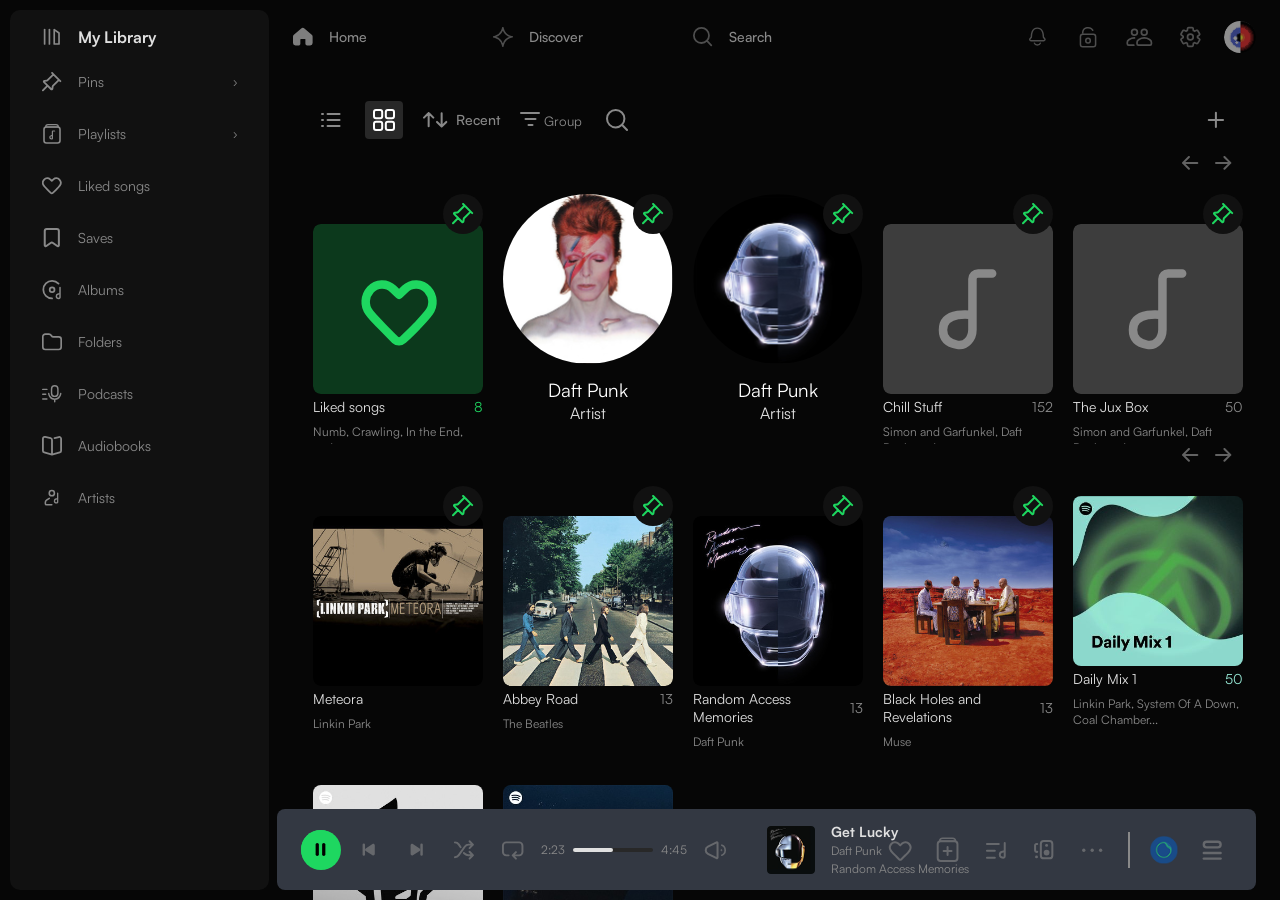
==== commit 95668f3c: "fix: fix responsive conflict" ====
--- a/html/library.html
+++ b/html/library.html
@@ -14,20 +14,28 @@
   <!-- App Wrapper -->
   <div class="app-wrapper">
 
-    <!-- Sidebar -->
+    <!-- =============================================
+         SIDEBAR — left navigation panel
+         ============================================= -->
     <aside class="sidebar">
+
+      <!-- Sidebar header: library title + action buttons -->
       <div class="sidebar-header">
-        <div class="sidebar-header__left">
+        <a href="library.html" class="sidebar-header__left">
           <img src="../assets/icons/mylibrary.svg" alt="" class="sidebar-header__icon">
           <span class="sidebar-title">My Library</span>
-        </div>
+        </a>
         <div class="sidebar-header__actions">
           <button class="sidebar-header__btn" aria-label="More">···</button>
           <button class="sidebar-header__btn" aria-label="Add">+</button>
         </div>
       </div>
+
+      <!-- Sidebar navigation list -->
       <nav class="sidebar-nav">
         <ul class="sidebar-list">
+
+          <!-- Pins link -->
           <li class="sidebar-item">
             <a href="#" class="sidebar-link">
               <img src="../assets/icons/pins.svg" alt="" class="sidebar-link__icon">
@@ -35,6 +43,8 @@
               <span class="sidebar-link__arrow">›</span>
             </a>
           </li>
+
+          <!-- Playlists — collapsible dropdown -->
           <li class="sidebar-item">
             <details class="sidebar-dropdown">
               <summary class="sidebar-link">
@@ -76,56 +86,74 @@
               </ul>
             </details>
           </li>
+
+          <!-- Liked Songs link -->
           <li class="sidebar-item">
             <a href="liked.songs.html" class="sidebar-link">
               <img src="../assets/icons/likedsongs.svg" alt="" class="sidebar-link__icon">
               <span class="sidebar-link__text">Liked songs</span>
             </a>
           </li>
+
+          <!-- Saves link -->
           <li class="sidebar-item">
             <a href="#" class="sidebar-link">
               <img src="../assets/icons/saves.svg" alt="" class="sidebar-link__icon">
               <span class="sidebar-link__text">Saves</span>
             </a>
           </li>
+
+          <!-- Albums link -->
           <li class="sidebar-item">
             <a href="#" class="sidebar-link">
               <img src="../assets/icons/albums.svg" alt="" class="sidebar-link__icon">
               <span class="sidebar-link__text">Albums</span>
             </a>
           </li>
+
+          <!-- Folders link -->
           <li class="sidebar-item">
             <a href="#" class="sidebar-link">
               <img src="../assets/icons/folders.svg" alt="" class="sidebar-link__icon">
               <span class="sidebar-link__text">Folders</span>
             </a>
           </li>
+
+          <!-- Podcasts link -->
           <li class="sidebar-item">
             <a href="#" class="sidebar-link">
               <img src="../assets/icons/podcasts.svg" alt="" class="sidebar-link__icon">
               <span class="sidebar-link__text">Podcasts</span>
             </a>
           </li>
+
+          <!-- Audiobooks link -->
           <li class="sidebar-item">
             <a href="#" class="sidebar-link">
               <img src="../assets/icons/audiobooks.svg" alt="" class="sidebar-link__icon">
               <span class="sidebar-link__text">Audiobooks</span>
             </a>
           </li>
+
+          <!-- Artists link -->
           <li class="sidebar-item">
             <a href="#" class="sidebar-link">
               <img src="../assets/icons/artists.svg" alt="" class="sidebar-link__icon">
               <span class="sidebar-link__text">Artists</span>
             </a>
           </li>
+
         </ul>
       </nav>
     </aside>
-
-    <!-- Main Area -->
+    <!-- END SIDEBAR -->
+
+    <!-- =============================================
+         MAIN AREA — top header + scrollable content
+         ============================================= -->
     <div class="main-area">
 
-      <!-- Top Header -->
+      <!-- Top navigation header -->
       <header class="top-header">
         <nav class="header-nav">
           <a href="../index.html" class="header-nav__link">
@@ -141,6 +169,8 @@
             <span class="header-nav__text">Search</span>
           </a>
         </nav>
+
+        <!-- Header utility buttons -->
         <div class="header-actions">
           <button class="header-actions__btn" aria-label="Notifications">
             <img src="../assets/icons/notification.svg" alt="">
@@ -159,8 +189,11 @@
           </button>
         </div>
       </header>
-
-      <!-- Main Content -->
+      <!-- END TOP HEADER -->
+
+      <!-- =============================================
+           MAIN CONTENT — library section
+           ============================================= -->
       <main class="main-content">
 
         <!-- Mobile Library Header (visible on mobile only) -->
@@ -189,362 +222,898 @@
         </div>
 
         <section class="library_section-wrapper">
-            <div class="playlist-nav-bar">
-                <div class="nav-group-left">
-                    <button class="nav-btn">
-                        <svg width="20" height="14" viewBox="0 0 20 14" fill="none" xmlns="http://www.w3.org/2000/svg">
-                        <path d="M6.58398 13H18.584" stroke="currentColor" stroke-width="2" stroke-linecap="round"/>
-                        <path d="M1 13H2" stroke="currentColor" stroke-width="2" stroke-linecap="round"/>
-                        <path d="M6.58398 7H18.584" stroke="currentColor" stroke-width="2" stroke-linecap="round"/>
-                        <path d="M1 7H2" stroke="currentColor" stroke-width="2" stroke-linecap="round"/>
-                        <path d="M6.58398 1H18.584" stroke="currentColor" stroke-width="2" stroke-linecap="round"/>
-                        <path d="M1 1H2" stroke="currentColor" stroke-width="2" stroke-linecap="round"/>
-                        </svg>
-                    </button>
-                    
-                    <button class="nav-btn active">
-                        <svg width="22" height="22" viewBox="0 0 22 22" fill="none" xmlns="http://www.w3.org/2000/svg">
-                        <rect width="8.18182" height="8.18182" rx="2" transform="matrix(1 0 0 -1 1 21)" stroke="currentColor" stroke-width="2"/>
-                        <rect width="8.18182" height="8.18182" rx="2" transform="matrix(1 0 0 -1 1 9.18176)" stroke="currentColor" stroke-width="2"/>
-                        <rect width="8.18182" height="8.18182" rx="2" transform="matrix(1 0 0 -1 12.8184 21)" stroke="currentColor" stroke-width="2"/>
-                        <rect width="8.18182" height="8.18182" rx="2" transform="matrix(1 0 0 -1 12.8184 9.18176)" stroke="currentColor" stroke-width="2"/>
-                        </svg>
-                    </button>
-
-                    <button class="nav-btn-text">
-                            <svg width="25" height="16" viewBox="0 0 25 16" fill="none" xmlns="http://www.w3.org/2000/svg">
-                            <path d="M5.65327 14.2864L5.65327 1.01023M5.65327 1.01023L10.2964 5.65335M5.65327 1.01023L1.01015 5.65335" stroke="currentColor" stroke-width="2.02054" stroke-linecap="round" stroke-linejoin="round"/>
-                            <path d="M18.6534 1.28638L18.6534 14.5625M18.6534 14.5625L14.0103 9.9194M18.6534 14.5625L23.2965 9.9194" stroke="currentColor" stroke-width="2.02054" stroke-linecap="round" stroke-linejoin="round"/>
-                            </svg>
-                        <span>Recent</span>
-                    </button>
-
-                <div class="filter-dropdown-container">
-                <button class="filter-trigger" onclick="this.nextElementSibling.classList.toggle('show')">
-                    <svg width="20" height="14" viewBox="0 0 20 14" fill="none">
-                        <path d="M19 1L1 1" stroke="currentColor" stroke-width="2" stroke-linecap="round"/>
-                        <path d="M15.4922 7L5.49219 7" stroke="currentColor" stroke-width="2" stroke-linecap="round"/>
-                        <path d="M12.4922 13H8.49219" stroke="currentColor" stroke-width="2" stroke-linecap="round"/>
-                    </svg>
-                    <span>Group</span>
+
+          <!-- ==========================================
+               PLAYLIST NAV BAR — view toggle + sort + filter
+               ========================================== -->
+          <div class="playlist-nav-bar">
+
+            <!-- Left group: view mode buttons + sort + filter + search -->
+            <div class="nav-group-left">
+
+              <!-- View toggle: list view -->
+              <button class="nav-btn" aria-label="List view">
+                <svg width="20" height="14" viewBox="0 0 20 14" fill="none" xmlns="http://www.w3.org/2000/svg">
+                  <path d="M6.58398 13H18.584" stroke="currentColor" stroke-width="2" stroke-linecap="round"/>
+                  <path d="M1 13H2" stroke="currentColor" stroke-width="2" stroke-linecap="round"/>
+                  <path d="M6.58398 7H18.584" stroke="currentColor" stroke-width="2" stroke-linecap="round"/>
+                  <path d="M1 7H2" stroke="currentColor" stroke-width="2" stroke-linecap="round"/>
+                  <path d="M6.58398 1H18.584" stroke="currentColor" stroke-width="2" stroke-linecap="round"/>
+                  <path d="M1 1H2" stroke="currentColor" stroke-width="2" stroke-linecap="round"/>
+                </svg>
+              </button>
+
+              <!-- View toggle: grid view (currently active) -->
+              <button class="nav-btn active" aria-label="Grid view">
+                <svg width="22" height="22" viewBox="0 0 22 22" fill="none" xmlns="http://www.w3.org/2000/svg">
+                  <rect width="8.18182" height="8.18182" rx="2" transform="matrix(1 0 0 -1 1 21)" stroke="currentColor" stroke-width="2"/>
+                  <rect width="8.18182" height="8.18182" rx="2" transform="matrix(1 0 0 -1 1 9.18176)" stroke="currentColor" stroke-width="2"/>
+                  <rect width="8.18182" height="8.18182" rx="2" transform="matrix(1 0 0 -1 12.8184 21)" stroke="currentColor" stroke-width="2"/>
+                  <rect width="8.18182" height="8.18182" rx="2" transform="matrix(1 0 0 -1 12.8184 9.18176)" stroke="currentColor" stroke-width="2"/>
+                </svg>
+              </button>
+
+              <!-- Sort button: "Recent" with up/down arrow icon -->
+              <button class="nav-btn-text" aria-label="Sort by recent">
+                <svg width="25" height="16" viewBox="0 0 25 16" fill="none" xmlns="http://www.w3.org/2000/svg">
+                  <path d="M5.65327 14.2864L5.65327 1.01023M5.65327 1.01023L10.2964 5.65335M5.65327 1.01023L1.01015 5.65335" stroke="currentColor" stroke-width="2.02054" stroke-linecap="round" stroke-linejoin="round"/>
+                  <path d="M18.6534 1.28638L18.6534 14.5625M18.6534 14.5625L14.0103 9.9194M18.6534 14.5625L23.2965 9.9194" stroke="currentColor" stroke-width="2.02054" stroke-linecap="round" stroke-linejoin="round"/>
+                </svg>
+                <span>Recent</span>
+              </button>
+
+              <!-- Filter dropdown: Group by type (All, Songs, Playlists…) -->
+              <div class="filter-dropdown-container">
+
+                <!-- Trigger button: toggles .show on the dropdown menu -->
+                <button class="filter-trigger" onclick="this.nextElementSibling.classList.toggle('show')" aria-label="Filter and group">
+                  <svg width="20" height="14" viewBox="0 0 20 14" fill="none">
+                    <path d="M19 1L1 1" stroke="currentColor" stroke-width="2" stroke-linecap="round"/>
+                    <path d="M15.4922 7L5.49219 7" stroke="currentColor" stroke-width="2" stroke-linecap="round"/>
+                    <path d="M12.4922 13H8.49219" stroke="currentColor" stroke-width="2" stroke-linecap="round"/>
+                  </svg>
+                  <span>Group</span>
                 </button>
 
+                <!-- Dropdown menu (shown when .show class is present) -->
                 <div class="filter-dropdown-menu">
-                    <ul class="filter-list">
-                        <li class="filter-item active">All</li>
-                        <li class="filter-item">Songs</li>
-                        <li class="filter-item">Playlists</li>
-                        <li class="filter-item">Albums</li>
-                        <li class="filter-item">Artists</li>
-                        <li class="filter-item">Folders</li>
-                        <li class="filter-item">Podcasts</li>
-                        <li class="filter-item">Audiobooks</li>
-                    </ul>
-                    
-                    <div class="dropdown-divider"></div>
-                    
-                        <div class="group-section">
-                            <span class="group-label">Group</span>
-                            <label class="switch">
-                                <input type="checkbox" id="group-checkbox">
-                                <span class="slider"></span>
-                            </label>
+
+                  <!-- Filter by content type -->
+                  <ul class="filter-list">
+                    <li class="filter-item active">All</li>
+                    <li class="filter-item">Songs</li>
+                    <li class="filter-item">Playlists</li>
+                    <li class="filter-item">Albums</li>
+                    <li class="filter-item">Artists</li>
+                    <li class="filter-item">Folders</li>
+                    <li class="filter-item">Podcasts</li>
+                    <li class="filter-item">Audiobooks</li>
+                  </ul>
+
+                  <div class="dropdown-divider"></div>
+
+                  <!-- Group toggle switch -->
+                  <div class="group-section">
+                    <span class="group-label">Group</span>
+                    <label class="switch">
+                      <input type="checkbox" id="group-checkbox">
+                      <span class="slider"></span>
+                    </label>
+                  </div>
+
+                </div>
+              </div>
+              <!-- END FILTER DROPDOWN -->
+
+              <!-- Search / magnifier button -->
+              <button class="nav-btn" aria-label="Search library">
+                <svg width="23" height="23" viewBox="0 0 23 23" fill="none" xmlns="http://www.w3.org/2000/svg">
+                  <path d="M15.9158 15.7929C17.4535 14.2244 18.4016 12.0759 18.4016 9.70591C18.4016 4.90343 14.5084 1.01025 9.70591 1.01025C4.90343 1.01025 1.01025 4.90343 1.01025 9.70591C1.01025 14.5084 4.90343 18.4016 9.70591 18.4016C12.1384 18.4016 14.3377 17.4027 15.9158 15.7929ZM15.9158 15.7929L21.0103 21.0103" stroke="currentColor" stroke-width="2.02054" stroke-linecap="round"/>
+                </svg>
+              </button>
+
+            </div>
+            <!-- END NAV GROUP LEFT -->
+
+            <!-- Right group: add new item (+) button -->
+            <div class="nav-group-right">
+              <button class="nav-btn" aria-label="Add new">
+                <svg width="24" height="24" viewBox="0 0 24 24" fill="none" xmlns="http://www.w3.org/2000/svg">
+                  <path d="M11.9059 4.76246V11.9061M11.9059 19.0498V11.9061M11.9059 11.9061L4.76221 11.9061M11.9059 11.9061H19.0496" stroke="currentColor" stroke-width="2.02054" stroke-linecap="round" stroke-linejoin="round"/>
+                </svg>
+              </button>
+            </div>
+
+          </div>
+          <!-- END PLAYLIST NAV BAR -->
+
+
+          <!-- ==========================================
+               DESKTOP LIBRARY — visible on wide screens
+               ========================================== -->
+          <div class="desktop-library">
+
+            <!-- ------------------------------------------
+                 FIRST ROW — pinned playlists + artist cards
+                 ------------------------------------------ -->
+            <div class="section-header library-scroll">
+              <div class="section__controls">
+                <button class="arrow" onclick="document.getElementById('desktop-first-row').scrollBy({left:-600, behavior:'smooth'})" aria-label="Scroll left">
+                  <svg width="17" height="14" viewBox="0 0 17 14" fill="none" xmlns="http://www.w3.org/2000/svg">
+                    <path d="M15.3224 6.90363L1.01029 6.90363M1.01029 6.90363L6.90353 12.7969M1.01029 6.90363L6.90353 1.01039" stroke="currentColor" stroke-width="2.02054" stroke-linecap="round" stroke-linejoin="round"/>
+                  </svg>
+                </button>
+                <button class="arrow" onclick="document.getElementById('desktop-first-row').scrollBy({left:600, behavior:'smooth'})" aria-label="Scroll right">
+                  <svg width="17" height="14" viewBox="0 0 17 14" fill="none" xmlns="http://www.w3.org/2000/svg">
+                    <path d="M1.01025 6.90301H15.3224M15.3224 6.90301L9.42917 1.00977M15.3224 6.90301L9.42917 12.7963" stroke="currentColor" stroke-width="2.02054" stroke-linecap="round" stroke-linejoin="round"/>
+                  </svg>
+                </button>
+              </div>
+            </div>
+
+            <div class="library_cards-wrapper" id="desktop-first-row">
+
+              <!-- Pinned card: Liked Songs (green heart) -->
+              <div class="search_card-square pinned-card">
+                <div class="x-mark">
+                  <img src="../assets/icons/greenpin.svg" alt="Pinned">
+                </div>
+                <div class="card_wrapper">
+                  <div class="second" style="background-color: rgba(30, 215, 96, 0.3);"></div>
+                  <div class="third"  style="background-color: rgba(30, 215, 96, 0.15);"></div>
+                  <div class="card_banner">
+                    <img src="../assets/images/heartgreen.svg" alt="">
+                  </div>
+                  <div class="card_content">
+                    <div class="content_header">
+                      <h4 class="card_title">Liked songs</h4>
+                      <h4 class="card_number" style="color: #1ED760;">8</h4>
+                    </div>
+                    <p class="card_text">Numb, Crawling, In the End, and more</p>
+                  </div>
+                </div>
+              </div>
+
+              <!-- Pinned artist card: David Bowie (round image)-->
+              <div class="search_card">
+                <div class="x-mark">
+                  <img src="../assets/icons/greenpin.svg" alt="Pinned">
+                </div>
+                <img class="search_card-banner" src="../assets/images/davidbowie.svg" alt="David Bowie">
+                <div class="search_card-title">
+                  <h3 class="artist">Daft Punk</h3>
+                  <p>Artist</p>
+                </div>
+              </div>
+
+              <!-- Pinned artist card: Daft Punk (round image) -->
+              <div class="search_card">
+                <div class="x-mark">
+                  <img src="../assets/icons/greenpin.svg" alt="Pinned">
+                </div>
+                <img class="search_card-banner" src="../assets/images/daftpunk3.svg" alt="Daft Punk">
+                <div class="search_card-title">
+                  <h3 class="artist">Daft Punk</h3>
+                  <p>Artist</p>
+                </div>
+              </div>
+
+              <!-- Pinned card: Chill Stuff playlist -->
+              <div class="search_card-square pinned-card">
+                <div class="x-mark">
+                  <img src="../assets/icons/greenpin.svg" alt="Pinned">
+                </div>
+                <div class="card_wrapper">
+                  <div class="second" style="background-color: rgba(137, 137, 137, 0.3);"></div>
+                  <div class="third"  style="background-color: rgba(137, 137, 137, 0.15);"></div>
+                  <div class="card_banner">
+                    <img src="../assets/images/note.svg" alt="">
+                  </div>
+                  <div class="card_content">
+                    <div class="content_header">
+                      <h4 class="card_title">Chill Stuff</h4>
+                      <h4 class="card_number" style="color: #898989;">152</h4>
+                    </div>
+                    <p class="card_text">Simon and Garfunkel, Daft Punk, and more</p>
+                  </div>
+                </div>
+              </div>
+
+              <!-- Pinned card: The Jux Box playlist -->
+              <div class="search_card-square pinned-card">
+                <div class="x-mark">
+                  <img src="../assets/icons/greenpin.svg" alt="Pinned">
+                </div>
+                <div class="card_wrapper">
+                  <div class="second" style="background-color: rgba(137, 137, 137, 0.3);"></div>
+                  <div class="third"  style="background-color: rgba(137, 137, 137, 0.15);"></div>
+                  <div class="card_banner">
+                    <img src="../assets/images/note.svg" alt="">
+                  </div>
+                  <div class="card_content">
+                    <div class="content_header">
+                      <h4 class="card_title">The Jux Box</h4>
+                      <h4 class="card_number" style="color: #898989;">50</h4>
+                    </div>
+                    <p class="card_text">Simon and Garfunkel, Daft Punk, and more</p>
+                  </div>
+                </div>
+              </div>
+
+              <!-- Pinned card: Vibe playlist -->
+              <div class="search_card-square pinned-card">
+                <div class="x-mark">
+                  <img src="../assets/icons/greenpin.svg" alt="Pinned">
+                </div>
+                <div class="card_wrapper">
+                  <div class="second" style="background-color: rgba(137, 137, 137, 0.3);"></div>
+                  <div class="third"  style="background-color: rgba(137, 137, 137, 0.15);"></div>
+                  <div class="card_banner">
+                    <img src="../assets/images/note.svg" alt="">
+                  </div>
+                  <div class="card_content">
+                    <div class="content_header">
+                      <h4 class="card_title">Vibe</h4>
+                      <h4 class="card_number" style="color: #898989;">30</h4>
+                    </div>
+                    <p class="card_text">Blue Skies, No Heaven</p>
+                  </div>
+                </div>
+              </div>
+
+              <!-- Pinned card: Selected Linkin Park playlist -->
+              <div class="search_card-square pinned-card">
+                <div class="x-mark">
+                  <img src="../assets/icons/greenpin.svg" alt="Pinned">
+                </div>
+                <div class="card_wrapper">
+                  <div class="second" style="background-color: rgba(137, 137, 137, 0.3);"></div>
+                  <div class="third"  style="background-color: rgba(137, 137, 137, 0.15);"></div>
+                  <div class="card_banner">
+                    <img src="../assets/images/note.svg" alt="">
+                  </div>
+                  <div class="card_content">
+                    <div class="content_header">
+                      <h4 class="card_title">Selected Linkin Park</h4>
+                      <h4 class="card_number" style="color: #898989;">8</h4>
+                    </div>
+                    <p class="card_text">Numb, Crawling, In the End, and more</p>
+                  </div>
+                </div>
+              </div>
+
+              <!-- Pinned card: Fav Bands folder -->
+              <div class="search_card-square pinned-card">
+                <div class="x-mark">
+                  <img src="../assets/icons/greenpin.svg" alt="Pinned">
+                </div>
+                <div class="card_wrapper">
+                  <div class="second" style="background-color: rgba(137, 137, 137, 0.3);"></div>
+                  <div class="third"  style="background-color: rgba(137, 137, 137, 0.15);"></div>
+                  <div class="card_banner">
+                    <img src="../assets/images/folder.svg" alt="">
+                  </div>
+                  <div class="card_content">
+                    <div class="content_header">
+                      <h4 class="card_title">Fav bands</h4>
+                      <h4 class="card_number" style="color: #898989;">6</h4>
+                    </div>
+                    <p class="card_text">Linkin Park, Muse, and more</p>
+                  </div>
+                </div>
+              </div>
+
+            </div>
+            <!-- END DESKTOP FIRST ROW -->
+
+            <!-- ------------------------------------------
+                 SECOND ROW — albums + Spotify daily mixes
+                 ------------------------------------------ -->
+            <div class="section-header library-scroll">
+              <div class="section__controls">
+                <button class="arrow" onclick="document.getElementById('desktop-second-row').scrollBy({left:-600, behavior:'smooth'})" aria-label="Scroll left">
+                  <svg width="17" height="14" viewBox="0 0 17 14" fill="none" xmlns="http://www.w3.org/2000/svg">
+                    <path d="M15.3224 6.90363L1.01029 6.90363M1.01029 6.90363L6.90353 12.7969M1.01029 6.90363L6.90353 1.01039" stroke="currentColor" stroke-width="2.02054" stroke-linecap="round" stroke-linejoin="round"/>
+                  </svg>
+                </button>
+                <button class="arrow" onclick="document.getElementById('desktop-second-row').scrollBy({left:600, behavior:'smooth'})" aria-label="Scroll right">
+                  <svg width="17" height="14" viewBox="0 0 17 14" fill="none" xmlns="http://www.w3.org/2000/svg">
+                    <path d="M1.01025 6.90301H15.3224M15.3224 6.90301L9.42917 1.00977M15.3224 6.90301L9.42917 12.7963" stroke="currentColor" stroke-width="2.02054" stroke-linecap="round" stroke-linejoin="round"/>
+                  </svg>
+                </button>
+              </div>
+            </div>
+
+            <div class="library_cards-wrapper" id="desktop-second-row">
+
+              <!-- Saved album: Meteora — Linkin Park -->
+              <div class="search_card-square pinned-card">
+                <div class="x-mark">
+                  <img src="../assets/icons/greenpin.svg" alt="Pinned">
+                </div>
+                <div class="card_wrapper">
+                  <div class="second" style="background-color: rgba(166, 145, 116, 0.3)"></div>
+                  <div class="third"  style="background-color: rgba(166, 145, 116, 0.15)"></div>
+                  <div class="card_banner">
+                    <img src="../assets/images/frame(linkinpark).svg" alt="">
+                  </div>
+                  <div class="card_content">
+                    <div class="content_header">
+                      <h4 class="card_title">Meteora</h4>
+                    </div>
+                    <p class="card_text">Linkin Park</p>
+                  </div>
+                </div>
+              </div>
+
+              <!-- Saved album: Abbey Road — The Beatles -->
+              <div class="search_card-square pinned-card">
+                <div class="x-mark">
+                  <img src="../assets/icons/greenpin.svg" alt="Pinned">
+                </div>
+                <div class="card_wrapper">
+                  <div class="second" style="background-color: rgba(117, 164, 150, 0.3)"></div>
+                  <div class="third"  style="background-color: rgba(117, 164, 150, 0.15)"></div>
+                  <div class="card_banner">
+                    <img src="../assets/images/frame(beatles).svg" alt="">
+                  </div>
+                  <div class="card_content">
+                    <div class="content_header">
+                      <h4 class="card_title">Abbey Road</h4>
+                      <h4 class="card_number" style="color: #898989;">13</h4>
+                    </div>
+                    <p class="card_text">The Beatles</p>
+                  </div>
+                </div>
+              </div>
+
+              <!-- Saved album: Random Access Memories — Daft Punk -->
+              <div class="search_card-square pinned-card">
+                <div class="x-mark">
+                  <img src="../assets/icons/greenpin.svg" alt="Pinned">
+                </div>
+                <div class="card_wrapper">
+                  <div class="second" style="background-color: rgba(187, 180, 216, 0.3)"></div>
+                  <div class="third"  style="background-color: rgba(187, 180, 216, 0.15)"></div>
+                  <div class="card_banner">
+                    <img src="../assets/images/frame(daftpunk).svg" alt="">
+                  </div>
+                  <div class="card_content">
+                    <div class="content_header">
+                      <h4 class="card_title">Random Access Memories</h4>
+                      <h4 class="card_number" style="color: #898989;">13</h4>
+                    </div>
+                    <p class="card_text">Daft Punk</p>
+                  </div>
+                </div>
+              </div>
+
+              <!-- Saved album: Black Holes and Revelations — Muse -->
+              <div class="search_card-square pinned-card">
+                <div class="x-mark">
+                  <img src="../assets/icons/greenpin.svg" alt="Pinned">
+                </div>
+                <div class="card_wrapper">
+                  <div class="second" style="background-color: rgba(98, 120, 177, 0.3)"></div>
+                  <div class="third"  style="background-color: rgba(98, 120, 177, 0.15)"></div>
+                  <div class="card_banner">
+                    <img src="../assets/images/muse.svg" alt="">
+                  </div>
+                  <div class="card_content">
+                    <div class="content_header">
+                      <h4 class="card_title">Black Holes and Revelations</h4>
+                      <h4 class="card_number" style="color: #898989;">13</h4>
+                    </div>
+                    <p class="card_text">Muse</p>
+                  </div>
+                </div>
+              </div>
+
+              <!-- Spotify-generated card: Daily Mix 1 -->
+              <div class="card_wrapper home-card">
+                <div class="second" style="background-color: rgba(149, 230, 211, 0.3);"></div>
+                <div class="third"  style="background-color: rgba(149, 230, 211, 0.15);"></div>
+                <div class="card_banner">
+                  <img src="../assets/images/dailymix1.svg" alt="">
+                </div>
+                <div class="card_content">
+                  <div class="content_header">
+                    <h4 class="card_title">Daily Mix 1</h4>
+                    <h4 class="card_number" style="color:#95E6D3;">50</h4>
+                  </div>
+                  <p class="card_text">Linkin Park, System Of A Down, Coal Chamber...</p>
+                </div>
+              </div>
+
+              <!-- Spotify-generated card: Daily Mix 2 -->
+              <div class="card_wrapper home-card">
+                <div class="second" style="background-color: rgba(244, 184, 189, 0.3);"></div>
+                <div class="third"  style="background-color: rgba(244, 184, 189, 0.15);"></div>
+                <div class="card_banner">
+                  <img src="../assets/images/dailymix2.svg" alt="">
+                </div>
+                <div class="card_content">
+                  <div class="content_header">
+                    <h4 class="card_title">Daily Mix 2</h4>
+                    <h4 class="card_number" style="color: #F4B8BD;">50</h4>
+                  </div>
+                  <p class="card_text">Avril Lavigne, Lorde, Charli XCX and more</p>
+                </div>
+              </div>
+
+              <!-- Spotify-generated card: Daily Mix 3 -->
+              <div class="card_wrapper home-card">
+                <div class="second" style="background-color: rgba(195, 231, 183, 0.3);"></div>
+                <div class="third"  style="background-color: rgba(195, 231, 183, 0.15);"></div>
+                <div class="card_banner">
+                  <img src="../assets/images/dailymix3.svg" alt="">
+                </div>
+                <div class="card_content">
+                  <div class="content_header">
+                    <h4 class="card_title">Daily Mix 3</h4>
+                    <h4 class="card_number" style="color: #C3E7B7;">50</h4>
+                  </div>
+                  <p class="card_text">The Strokes, Martin Garrix, MGMT and more</p>
+                </div>
+              </div>
+
+              <!-- Spotify-generated card: Rock Mix -->
+              <div class="card_wrapper home-card">
+                <div class="second" style="background-color: rgba(204, 246, 101, 0.3);"></div>
+                <div class="third"  style="background-color: rgba(204, 246, 101, 0.15);"></div>
+                <div class="card_banner">
+                  <img src="../assets/images/rockmix.svg" alt="">
+                </div>
+                <div class="card_content">
+                  <div class="content_header">
+                    <h4 class="card_title">Rock Mix</h4>
+                    <h4 class="card_number" style="color: #CCF665;">50</h4>
+                  </div>
+                  <p class="card_text">Red Hot Chili Peppers, R.E.M., Guns N' Roses...</p>
+                </div>
+              </div>
+
+            </div>
+            <!-- END DESKTOP SECOND ROW -->
+
+            <!-- ------------------------------------------
+                 THIRD ROW — additional Spotify mixes (no scroll controls)
+                 ------------------------------------------ -->
+            <div class="library_cards-wrapper">
+
+              <!-- Spotify-generated card: Chill Mix -->
+              <div class="card_wrapper home-card">
+                <div class="second" style="background-color: rgba(249, 231, 44, 0.3);"></div>
+                <div class="third"  style="background-color: rgba(249, 231, 44, 0.15);"></div>
+                <div class="card_banner">
+                  <img src="../assets/images/chillmix.svg" alt="">
+                </div>
+                <div class="card_content">
+                  <div class="content_header">
+                    <h4 class="card_title">Chill Mix</h4>
+                    <h4 class="card_number" style="color: #F9E72C;">50</h4>
+                  </div>
+                  <p class="card_text">MF DOOM, Daft Punk, The Chainsmokers, and more</p>
+                </div>
+              </div>
+
+              <!-- Spotify-generated card: Pop Mix-->
+              <div class="card_wrapper home-card">
+                <div class="second" style="background-color: rgba(155, 240, 226, 0.3);"></div>
+                <div class="third"  style="background-color: rgba(155, 240, 226, 0.15);"></div>
+                <div class="card_banner">
+                  <img src="../assets/images/popmix.svg" alt="">
+                </div>
+                <div class="card_content">
+                  <div class="content_header">
+                    <h4 class="card_title">Pop Mix</h4>
+                    <h4 class="card_number" style="color: #9BF0E2;">50</h4>
+                  </div>
+                  <p class="card_text">Red Hot Chili Peppers, R.E.M., Guns N' Roses...</p>
+                </div>
+              </div>
+
+            </div>
+            <!-- END DESKTOP THIRD ROW -->
+
+          </div>
+          <!-- END DESKTOP LIBRARY -->
+
+
+          <!-- ==========================================
+               MOBILE LIBRARY — accordion sections, hidden on desktop
+               ========================================== -->
+          <div class="mobile-library">
+
+            <!-- Accordion: Playlists -->
+            <div class="accordion-item">
+              <div class="accordion-header" onclick="this.parentElement.classList.toggle('active')">
+                <h2 class="accordion-title">Playlists</h2>
+                <svg class="chevron-icon" width="16" height="16" viewBox="0 0 16 16" fill="currentColor" xmlns="http://www.w3.org/2000/svg">
+                  <path d="M5.3 2.3a1 1 0 0 1 1.4 0l6 6a1 1 0 0 1 0 1.4l-6 6a1 1 0 0 1-1.4-1.4L10.6 9 5.3 3.7a1 1 0 0 1 0-1.4z"/>
+                </svg>
+              </div>
+              <div class="accordion-content">
+                <div class="library_cards-wrapper">
+
+                  <!-- Pinned: Liked Songs -->
+                  <div class="search_card-square pinned-card">
+                    <div class="x-mark">
+                      <img src="../assets/icons/greenpin.svg" alt="Pinned">
+                    </div>
+                    <div class="card_wrapper">
+                      <div class="second" style="background-color: rgba(30, 215, 96, 0.3);"></div>
+                      <div class="third"  style="background-color: rgba(30, 215, 96, 0.15);"></div>
+                      <div class="card_banner">
+                        <img src="../assets/images/heartgreen.svg" alt="">
+                      </div>
+                      <div class="card_content">
+                        <div class="content_header">
+                          <h4 class="card_title">Liked songs</h4>
+                          <h4 class="card_number" style="color: #1ED760;">8</h4>
                         </div>
-                    </div>
-                </div>
-
-                    <button class="nav-btn">
-                        <svg width="23" height="23" viewBox="0 0 23 23" fill="none" xmlns="http://www.w3.org/2000/svg">
-                        <path d="M15.9158 15.7929C17.4535 14.2244 18.4016 12.0759 18.4016 9.70591C18.4016 4.90343 14.5084 1.01025 9.70591 1.01025C4.90343 1.01025 1.01025 4.90343 1.01025 9.70591C1.01025 14.5084 4.90343 18.4016 9.70591 18.4016C12.1384 18.4016 14.3377 17.4027 15.9158 15.7929ZM15.9158 15.7929L21.0103 21.0103" stroke="currentColor" stroke-width="2.02054" stroke-linecap="round"/>
-                        </svg>
-                    </button>
-                </div>
-
-                <div class="nav-group-right">
-                    <svg width="24" height="24" viewBox="0 0 24 24" fill="none" xmlns="http://www.w3.org/2000/svg">
-                    <path d="M11.9059 4.76246V11.9061M11.9059 19.0498V11.9061M11.9059 11.9061L4.76221 11.9061M11.9059 11.9061H19.0496" stroke="currentColor" stroke-width="2.02054" stroke-linecap="round" stroke-linejoin="round"/>
-                    </svg>
-                </div>
+                        <p class="card_text">Numb, Crawling, In the End, and more</p>
+                      </div>
+                    </div>
+                  </div>
+
+                  <!-- Playlist card (placeholder) -->
+                  <div class="search_card-square pinned-card">
+                    <div class="x-mark">
+                      <img src="../assets/icons/greenpin.svg" alt="Pinned">
+                    </div>
+                    <div class="card_wrapper">
+                      <div class="second" style="background-color: rgba(137, 137, 137, 0.3);"></div>
+                      <div class="third"  style="background-color: rgba(137, 137, 137, 0.15);"></div>
+                      <div class="card_banner">
+                        <img src="../assets/images/note.svg" alt="">
+                      </div>
+                      <div class="card_content">
+                        <div class="content_header">
+                          <h4 class="card_title">Selected Linkin Park</h4>
+                          <h4 class="card_number" style="color: #898989;">8</h4>
+                        </div>
+                        <p class="card_text">Numb, Crawling, In the End, and more</p>
+                      </div>
+                    </div>
+                  </div>
+
+                  <!-- Playlist card (placeholder) -->
+                  <div class="search_card-square pinned-card">
+                    <div class="x-mark">
+                      <img src="../assets/icons/greenpin.svg" alt="Pinned">
+                    </div>
+                    <div class="card_wrapper">
+                      <div class="second" style="background-color: rgba(137, 137, 137, 0.3);"></div>
+                      <div class="third"  style="background-color: rgba(137, 137, 137, 0.15);"></div>
+                      <div class="card_banner">
+                        <img src="../assets/images/note.svg" alt="">
+                      </div>
+                      <div class="card_content">
+                        <div class="content_header">
+                          <h4 class="card_title">Selected Linkin Park</h4>
+                          <h4 class="card_number" style="color: #898989;">8</h4>
+                        </div>
+                        <p class="card_text">Numb, Crawling, In the End, and more</p>
+                      </div>
+                    </div>
+                  </div>
+
+                  <!-- Playlist card (placeholder) -->
+                  <div class="search_card-square pinned-card">
+                    <div class="x-mark">
+                      <img src="../assets/icons/greenpin.svg" alt="Pinned">
+                    </div>
+                    <div class="card_wrapper">
+                      <div class="second" style="background-color: rgba(137, 137, 137, 0.3);"></div>
+                      <div class="third"  style="background-color: rgba(137, 137, 137, 0.15);"></div>
+                      <div class="card_banner">
+                        <img src="../assets/images/note.svg" alt="">
+                      </div>
+                      <div class="card_content">
+                        <div class="content_header">
+                          <h4 class="card_title">Selected Linkin Park</h4>
+                          <h4 class="card_number" style="color: #898989;">8</h4>
+                        </div>
+                        <p class="card_text">Numb, Crawling, In the End, and more</p>
+                      </div>
+                    </div>
+                  </div>
+
+                  <!-- Playlist card (placeholder) -->
+                  <div class="search_card-square pinned-card">
+                    <div class="x-mark">
+                      <img src="../assets/icons/greenpin.svg" alt="Pinned">
+                    </div>
+                    <div class="card_wrapper">
+                      <div class="second" style="background-color: rgba(137, 137, 137, 0.3);"></div>
+                      <div class="third"  style="background-color: rgba(137, 137, 137, 0.15);"></div>
+                      <div class="card_banner">
+                        <img src="../assets/images/note.svg" alt="">
+                      </div>
+                      <div class="card_content">
+                        <div class="content_header">
+                          <h4 class="card_title">Selected Linkin Park</h4>
+                          <h4 class="card_number" style="color: #898989;">8</h4>
+                        </div>
+                        <p class="card_text">Numb, Crawling, In the End, and more</p>
+                      </div>
+                    </div>
+                  </div>
+
+                </div>
+              </div>
             </div>
-            <!-- FIRST ROW -->
-                    
-             <div class="section-header library-scroll">
-                
-                <div class="section__controls">
-                     <button class="arrow" onclick="document.getElementById('first-row').scrollBy({left:-600, behavior:'smooth'})">
-                        <svg class="arrow" width="17" height="14" viewBox="0 0 17 14" fill="none" xmlns="http://www.w3.org/2000/svg">
-                            <path d="M15.3224 6.90363L1.01029 6.90363M1.01029 6.90363L6.90353 12.7969M1.01029 6.90363L6.90353 1.01039" stroke="currentColor" stroke-width="2.02054" stroke-linecap="round" stroke-linejoin="round"/>
-                        </svg>
-                    </button>
-                    <button class="arrow" onclick="document.getElementById('first-row').scrollBy({left:600, behavior:'smooth'})">
-                        <svg class="arrow" width="17" height="14" viewBox="0 0 17 14" fill="none" xmlns="http://www.w3.org/2000/svg">
-                            <path d="M1.01025 6.90301H15.3224M15.3224 6.90301L9.42917 1.00977M15.3224 6.90301L9.42917 12.7963" stroke="currentColor" stroke-width="2.02054" stroke-linecap="round" stroke-linejoin="round"/>
-                        </svg>
-                    </button>
-                </div>
+            <!-- END ACCORDION: PLAYLISTS -->
+
+            <!-- Accordion: Playlists by Spotify (Daily/Rock/Chill/Pop mixes) -->
+            <div class="accordion-item">
+              <div class="accordion-header" onclick="this.parentElement.classList.toggle('active')">
+                <h2 class="accordion-title">Playlists by Spotify</h2>
+                <svg class="chevron-icon" width="16" height="16" viewBox="0 0 16 16" fill="currentColor" xmlns="http://www.w3.org/2000/svg">
+                  <path d="M5.3 2.3a1 1 0 0 1 1.4 0l6 6a1 1 0 0 1 0 1.4l-6 6a1 1 0 0 1-1.4-1.4L10.6 9 5.3 3.7a1 1 0 0 1 0-1.4z"/>
+                </svg>
+              </div>
+              <div class="accordion-content">
+                <div class="library_cards-wrapper">
+
+                  <!-- Daily Mix 1 -->
+                  <div class="card_wrapper">
+                    <div class="second" style="background-color: rgba(149, 230, 211, 0.3);"></div>
+                    <div class="third"  style="background-color: rgba(149, 230, 211, 0.15);"></div>
+                    <div class="card_banner">
+                      <img src="../assets/images/dailymix1.svg" alt="">
+                    </div>
+                    <div class="card_content">
+                      <div class="content_header">
+                        <h4 class="card_title">Daily Mix 1</h4>
+                        <h4 class="card_number" style="color: #95E6D3;">50</h4>
+                      </div>
+                      <p class="card_text">Linkin Park, System Of A Down, Coal Chamber...</p>
+                    </div>
+                  </div>
+
+                  <!-- Daily Mix 2-->
+                  <div class="card_wrapper">
+                    <div class="second" style="background-color: rgba(244, 184, 189, 0.3);"></div>
+                    <div class="third"  style="background-color: rgba(244, 184, 189, 0.15);"></div>
+                    <div class="card_banner">
+                      <img src="../assets/images/dailymix2.svg" alt="">
+                    </div>
+                    <div class="card_content">
+                      <div class="content_header">
+                        <h4 class="card_title">Daily Mix 2</h4>
+                        <h4 class="card_number" style="color: #F4B8BD;">50</h4>
+                      </div>
+                      <p class="card_text">Avril Lavigne, Lorde, Charli XCX and more</p>
+                    </div>
+                  </div>
+
+                  <!-- Daily Mix 3 -->
+                  <div class="card_wrapper">
+                    <div class="second" style="background-color: rgba(195, 231, 183, 0.3);"></div>
+                    <div class="third"  style="background-color: rgba(195, 231, 183, 0.15);"></div>
+                    <div class="card_banner">
+                      <img src="../assets/images/dailymix3.svg" alt="">
+                    </div>
+                    <div class="card_content">
+                      <div class="content_header">
+                        <h4 class="card_title">Daily Mix 3</h4>
+                        <h4 class="card_number" style="color: #C3E7B7;">50</h4>
+                      </div>
+                      <p class="card_text">The Strokes, Martin Garrix, MGMT and more</p>
+                    </div>
+                  </div>
+
+                  <!-- Rock Mix -->
+                  <div class="card_wrapper">
+                    <div class="second" style="background-color: rgba(204, 246, 101, 0.3);"></div>
+                    <div class="third"  style="background-color: rgba(204, 246, 101, 0.15);"></div>
+                    <div class="card_banner">
+                      <img src="../assets/images/rockmix.svg" alt="">
+                    </div>
+                    <div class="card_content">
+                      <div class="content_header">
+                        <h4 class="card_title">Rock Mix</h4>
+                        <h4 class="card_number" style="color: #CCF665;">50</h4>
+                      </div>
+                      <p class="card_text">Red Hot Chili Peppers, R.E.M., Guns N' Roses...</p>
+                    </div>
+                  </div>
+
+                  <!-- Chill Mix -->
+                  <div class="card_wrapper">
+                    <div class="second" style="background-color: rgba(249, 231, 44, 0.3);"></div>
+                    <div class="third"  style="background-color: rgba(249, 231, 44, 0.15);"></div>
+                    <div class="card_banner">
+                      <img src="../assets/images/chillmix.svg" alt="">
+                    </div>
+                    <div class="card_content">
+                      <div class="content_header">
+                        <h4 class="card_title">Chill Mix</h4>
+                        <h4 class="card_number" style="color: #F9E72C;">50</h4>
+                      </div>
+                      <p class="card_text">MF DOOM, Daft Punk, The Chainsmokers, and more</p>
+                    </div>
+                  </div>
+
+                  <!-- Pop Mix -->
+                  <div class="card_wrapper">
+                    <div class="second" style="background-color: rgba(155, 240, 226, 0.3);"></div>
+                    <div class="third"  style="background-color: rgba(155, 240, 226, 0.15);"></div>
+                    <div class="card_banner">
+                      <img src="../assets/images/popmix.svg" alt="">
+                    </div>
+                    <div class="card_content">
+                      <div class="content_header">
+                        <h4 class="card_title">Pop Mix</h4>
+                        <h4 class="card_number" style="color: #9BF0E2;">50</h4>
+                      </div>
+                      <p class="card_text">Red Hot Chili Peppers, R.E.M., Guns N' Roses...</p>
+                    </div>
+                  </div>
+
+                </div>
+              </div>
             </div>
-          <div class="library_cards-wrapper" id="first-row">
-                <div class="search_card-square">
+            <!-- END ACCORDION: PLAYLISTS BY SPOTIFY -->
+
+            <!-- Accordion: Albums -->
+            <div class="accordion-item">
+              <div class="accordion-header" onclick="this.parentElement.classList.toggle('active')">
+                <h2 class="accordion-title">Albums</h2>
+                <svg class="chevron-icon" width="16" height="16" viewBox="0 0 16 16" fill="currentColor" xmlns="http://www.w3.org/2000/svg">
+                  <path d="M5.3 2.3a1 1 0 0 1 1.4 0l6 6a1 1 0 0 1 0 1.4l-6 6a1 1 0 0 1-1.4-1.4L10.6 9 5.3 3.7a1 1 0 0 1 0-1.4z"/>
+                </svg>
+              </div>
+              <div class="accordion-content">
+                <div class="library_cards-wrapper">
+
+                  <!-- Album: Abbey Road — The Beatles -->
+                  <div class="card_wrapper">
+                    <div class="second" style="background-color: rgba(117, 164, 150, 0.3)"></div>
+                    <div class="third"  style="background-color: rgba(117, 164, 150, 0.15)"></div>
+                    <div class="card_banner">
+                      <img src="../assets/images/frame(beatles).svg" alt="">
+                    </div>
+                    <div class="card_content">
+                      <div class="content_header">
+                        <h4 class="card_title">Abbey Road</h4>
+                        <h4 class="card_number" style="color: #898989;">13</h4>
+                      </div>
+                      <p class="card_text">The Beatles</p>
+                    </div>
+                  </div>
+
+                  <!-- Album: Random Access Memories — Daft Punk -->
+                  <div class="card_wrapper">
+                    <div class="second" style="background-color: rgba(187, 180, 216, 0.3)"></div>
+                    <div class="third"  style="background-color: rgba(187, 180, 216, 0.15)"></div>
+                    <div class="card_banner">
+                      <img src="../assets/images/frame(daftpunk).svg" alt="">
+                    </div>
+                    <div class="card_content">
+                      <div class="content_header">
+                        <h4 class="card_title">Random Access Memories</h4>
+                        <h4 class="card_number" style="color: #898989;">13</h4>
+                      </div>
+                      <p class="card_text">Daft Punk</p>
+                    </div>
+                  </div>
+
+                  <!-- Album: Meteora — Linkin Park -->
+                  <div class="card_wrapper">
+                    <div class="second" style="background-color: rgba(166, 145, 116, 0.3)"></div>
+                    <div class="third"  style="background-color: rgba(166, 145, 116, 0.15)"></div>
+                    <div class="card_banner">
+                      <img src="../assets/images/frame(linkinpark).svg" alt="">
+                    </div>
+                    <div class="card_content">
+                      <div class="content_header">
+                        <h4 class="card_title">Meteora</h4>
+                      </div>
+                      <p class="card_text">Linkin Park</p>
+                    </div>
+                  </div>
+
+                </div>
+              </div>
+            </div>
+            <!-- END ACCORDION: ALBUMS -->
+
+            <!-- Accordion: Folders -->
+            <div class="accordion-item">
+              <div class="accordion-header" onclick="this.parentElement.classList.toggle('active')">
+                <h2 class="accordion-title">Folders</h2>
+                <svg class="chevron-icon" width="16" height="16" viewBox="0 0 16 16" fill="currentColor" xmlns="http://www.w3.org/2000/svg">
+                  <path d="M5.3 2.3a1 1 0 0 1 1.4 0l6 6a1 1 0 0 1 0 1.4l-6 6a1 1 0 0 1-1.4-1.4L10.6 9 5.3 3.7a1 1 0 0 1 0-1.4z"/>
+                </svg>
+              </div>
+              <div class="accordion-content">
+                <div class="library_cards-wrapper">
+
+                  <!-- Folder: Fav Bands -->
+                  <div class="search_card-square pinned-card">
                     <div class="x-mark">
-                        <img src="../assets/icons/greenpin.svg" alt="">
-                    </div>
-                    <div class="hover-square"></div>
-                    <img class="search_card-rectangle" src="../assets/images/muse.svg" alt="">
-                    <div class="search_card-title-rec">
-                        <h3 class="artist">Black Holes</h3>
-                        <p>Muse</p>
-                    </div>
-                </div>
-                <!--  -->
-                <div class="search_card">
-                    <div class="x-mark">
-                        <img src="../assets/icons/greenpin.svg" alt="">
-                    </div>
-                    <img class="search_card-banner" src="../assets/images/daftpunk3.svg" alt="">
+                      <img src="../assets/icons/greenpin.svg" alt="Pinned">
+                    </div>
+                    <div class="card_wrapper">
+                      <div class="second" style="background-color: rgba(137, 137, 137, 0.3);"></div>
+                      <div class="third"  style="background-color: rgba(137, 137, 137, 0.15);"></div>
+                      <div class="card_banner">
+                        <img src="../assets/images/folder.svg" alt="">
+                      </div>
+                      <div class="card_content">
+                        <div class="content_header">
+                          <h4 class="card_title">Fav bands</h4>
+                          <h4 class="card_number" style="color: #898989;">6</h4>
+                        </div>
+                        <p class="card_text">Linkin Park, Muse, and more</p>
+                      </div>
+                    </div>
+                  </div>
+
+                </div>
+              </div>
+            </div>
+            <!-- END ACCORDION: FOLDERS -->
+
+            <!-- Accordion: Artists -->
+            <div class="accordion-item">
+              <div class="accordion-header" onclick="this.parentElement.classList.toggle('active')">
+                <h2 class="accordion-title">Artists</h2>
+                <svg class="chevron-icon" width="16" height="16" viewBox="0 0 16 16" fill="currentColor" xmlns="http://www.w3.org/2000/svg">
+                  <path d="M5.3 2.3a1 1 0 0 1 1.4 0l6 6a1 1 0 0 1 0 1.4l-6 6a1 1 0 0 1-1.4-1.4L10.6 9 5.3 3.7a1 1 0 0 1 0-1.4z"/>
+                </svg>
+              </div>
+              <div class="accordion-content">
+                <div class="library_cards-wrapper">
+
+                  <!-- Artist card: Guns N' Roses -->
+                  <div class="search_card">
+                    <img class="search_card-banner" src="../assets/images/gnr.svg" alt="Guns N' Roses">
                     <div class="search_card-title">
-                        <h3 class="artist">Daft Punk</h3>
-                        <p>Artist</p>
-                    </div>
-                </div>
-                <!--  -->
-                <div class="search_card">
-                    <div class="x-mark">
-                        <img src="../assets/icons/greenpin.svg" alt="">
-                    </div>
-                    <img class="search_card-banner" src="../assets/images/daftpunk3.svg" alt="">
+                      <h3 class="artist">Guns N' Roses</h3>
+                    </div>
+                  </div>
+
+                  <!-- Artist card: Daft Punk -->
+                  <div class="search_card">
+                    <img class="search_card-banner" src="../assets/images/daftpunk3.svg" alt="Daft Punk">
                     <div class="search_card-title">
-                        <h3 class="artist">Daft Punk</h3>
-                        <p>Artist</p>
-                    </div>
-                </div>
-                <!--  -->
-                 <div class="search_card-square">
-                    <div class="x-mark">
-                        <img src="../assets/icons/greenpin.svg" alt="">
-                    </div>
-                    <div class="hover-square"></div>
-                    <img class="search_card-rectangle" src="../assets/images/muse.svg" alt="">
-                    <div class="search_card-title-rec">
-                        <h3 class="artist">Black Holes</h3>
-                        <p>Muse</p>
-                    </div>
-                </div>
-                <!--  -->
-                <div class="search_card-square">
-                    <div class="x-mark">
-                        <img src="../assets/icons/greenpin.svg" alt="">
-                    </div>
-                    <div class="hover-square"></div>
-                    <img class="search_card-rectangle" src="../assets/images/muse.svg" alt="">
-                    <div class="search_card-title-rec">
-                        <h3 class="artist">Black Holes</h3>
-                        <p>Muse</p>
-                    </div>
-                </div>
-                <!--  -->
-                <div class="search_card-square">
-                    <div class="x-mark">
-                        <img src="../assets/icons/greenpin.svg" alt="">
-                    </div>
-                    <div class="hover-square"></div>
-                    <img class="search_card-rectangle" src="../assets/images/muse.svg" alt="">
-                    <div class="search_card-title-rec">
-                        <h3 class="artist">Black Holes</h3>
-                        <p>Muse</p>
-                    </div>
-                </div>
-                <!--  -->
-                <div class="search_card-square">
-                    <div class="x-mark">
-                        <img src="../assets/icons/greenpin.svg" alt="">
-                    </div>
-                    <div class="hover-square"></div>
-                    <img class="search_card-rectangle" src="../assets/images/muse.svg" alt="">
-                    <div class="search_card-title-rec">
-                        <h3 class="artist">Black Holes</h3>
-                        <p>Muse</p>
-                    </div>
-                </div>
-                <!--  -->
-                 <div class="search_card-square">
-                    <div class="x-mark">
-                        <img src="../assets/icons/greenpin.svg" alt="">
-                    </div>
-                    <div class="hover-square"></div>
-                    <img class="search_card-rectangle" src="../assets/images/muse.svg" alt="">
-                    <div class="search_card-title-rec">
-                        <h3 class="artist">Black Holes</h3>
-                        <p>Muse</p>
-                    </div>
-                </div>
-                <!--  -->
+                      <h3 class="artist">Daft Punk</h3>
+                    </div>
+                  </div>
+
+                  <!-- Artist card: David Bowie -->
+                  <div class="search_card">
+                    <img class="search_card-banner" src="../assets/images/davidbowie.svg" alt="David Bowie">
+                    <div class="search_card-title">
+                      <h3 class="artist">David Bowie</h3>
+                    </div>
+                  </div>
+
+                </div>
+              </div>
             </div>
-            <!-- ROW END -->
-
-                  <!-- SECOND ROW -->
-                    <div class="section-header library-scroll">
-                
-                <div class="section__controls">
-                     <button class="arrow" onclick="document.getElementById('second-row').scrollBy({left:-600, behavior:'smooth'})">
-                        <svg class="arrow" width="17" height="14" viewBox="0 0 17 14" fill="none" xmlns="http://www.w3.org/2000/svg">
-                            <path d="M15.3224 6.90363L1.01029 6.90363M1.01029 6.90363L6.90353 12.7969M1.01029 6.90363L6.90353 1.01039" stroke="currentColor" stroke-width="2.02054" stroke-linecap="round" stroke-linejoin="round"/>
-                        </svg>
-                    </button>
-                    <button class="arrow" onclick="document.getElementById('second-row').scrollBy({left:600, behavior:'smooth'})">
-                        <svg class="arrow" width="17" height="14" viewBox="0 0 17 14" fill="none" xmlns="http://www.w3.org/2000/svg">
-                            <path d="M1.01025 6.90301H15.3224M15.3224 6.90301L9.42917 1.00977M15.3224 6.90301L9.42917 12.7963" stroke="currentColor" stroke-width="2.02054" stroke-linecap="round" stroke-linejoin="round"/>
-                        </svg>
-                    </button>
-                </div>
-            </div>
-          <div class="library_cards-wrapper" id="second-row">
-                <div class="search_card-square">
-                    <div class="x-mark">
-                        <img src="../assets/icons/greenpin.svg" alt="">
-                    </div>
-                    <div class="hover-square"></div>
-                    <img class="search_card-rectangle" src="../assets/images/muse.svg" alt="">
-                    <div class="search_card-title-rec">
-                        <h3 class="artist">Black Holes</h3>
-                        <p>Muse</p>
-                    </div>
-                </div>
-                <!--  -->
-                <div class="search_card-square">
-                    <div class="x-mark">
-                        <img src="../assets/icons/greenpin.svg" alt="">
-                    </div>
-                    <div class="hover-square"></div>
-                    <img class="search_card-rectangle" src="../assets/images/muse.svg" alt="">
-                    <div class="search_card-title-rec">
-                        <h3 class="artist">Black Holes</h3>
-                        <p>Muse</p>
-                    </div>
-                </div>
-                <!--  -->
-                 <div class="search_card-square">
-                    <div class="hover-square"></div>
-                    <img class="search_card-rectangle" src="../assets/images/muse.svg" alt="">
-                    <div class="search_card-title-rec">
-                        <h3 class="artist">Black Holes</h3>
-                        <p>Muse</p>
-                    </div>
-                </div>
-                <!--  -->
-                 <div class="search_card-square">
-                    <div class="hover-square"></div>
-                    <img class="search_card-rectangle" src="../assets/images/muse.svg" alt="">
-                    <div class="search_card-title-rec">
-                        <h3 class="artist">Black Holes</h3>
-                        <p>Muse</p>
-                    </div>
-                </div>
-                <!--  -->
-                 <div class="card_wrapper home-card">
-                    <div class="second"></div>
-                    <div class="third"></div>
-                    <div class="card_banner">
-                        <img src="../assets/images/home/discover.svg" alt="">
-                    </div>
-                    <div class="card_content">
-                        <div class="content_header">
-                            <h4 class="card_title">Discover Weekly</h4>
-                            <h4 class="card_number"  style="color: #CE6E9A;">50</h4>
-                        </div>
-                        <p class="card_text">Your weekly mixtape of fresh music</p>
-                    </div>
-                 </div>
-                 <!--  -->
-                 <div class="card_wrapper home-card">
-                    <div class="second"></div>
-                    <div class="third"></div>
-                    <div class="card_banner">
-                        <img src="../assets/images/home/discover.svg" alt="">
-                    </div>
-                    <div class="card_content">
-                        <div class="content_header">
-                            <h4 class="card_title">Discover Weekly</h4>
-                            <h4 class="card_number"  style="color: #CE6E9A;">50</h4>
-                        </div>
-                        <p class="card_text">Your weekly mixtape of fresh music</p>
-                    </div>
-                 </div>
-                 <!--  -->
-                 <div class="card_wrapper home-card">
-                    <div class="second"></div>
-                    <div class="third"></div>
-                    <div class="card_banner">
-                        <img src="../assets/images/home/discover.svg" alt="">
-                    </div>
-                    <div class="card_content">
-                        <div class="content_header">
-                            <h4 class="card_title">Discover Weekly</h4>
-                            <h4 class="card_number"  style="color: #CE6E9A;">50</h4>
-                        </div>
-                        <p class="card_text">Your weekly mixtape of fresh music</p>
-                    </div>
-                 </div>
-                 <!--  -->
-                 <div class="card_wrapper home-card">
-                    <div class="second"></div>
-                    <div class="third"></div>
-                    <div class="card_banner">
-                        <img src="../assets/images/home/discover.svg" alt="">
-                    </div>
-                    <div class="card_content">
-                        <div class="content_header">
-                            <h4 class="card_title">Discover Weekly</h4>
-                            <h4 class="card_number"  style="color: #CE6E9A;">50</h4>
-                        </div>
-                        <p class="card_text">Your weekly mixtape of fresh music</p>
-                    </div>
-                 </div>
-                 <!--  -->
-        
-            </div>
-            <!-- ROW END -->
-
-
-                  <!-- THIRD  ROW -->
-          <div class="library_cards-wrapper">
-
-                 <div class="card_wrapper home-card">
-                    <div class="second"></div>
-                    <div class="third"></div>
-                    <div class="card_banner">
-                        <img src="../assets/images/home/discover.svg" alt="">
-                    </div>
-                    <div class="card_content">
-                        <div class="content_header">
-                            <h4 class="card_title">Discover Weekly</h4>
-                            <h4 class="card_number"  style="color: #CE6E9A;">50</h4>
-                        </div>
-                        <p class="card_text">Your weekly mixtape of fresh music</p>
-                    </div>
-                 </div>
-                 <!--  -->
-                 <div class="card_wrapper home-card">
-                    <div class="second"></div>
-                    <div class="third"></div>
-                    <div class="card_banner">
-                        <img src="../assets/images/home/discover.svg" alt="">
-                    </div>
-                    <div class="card_content">
-                        <div class="content_header">
-                            <h4 class="card_title">Discover Weekly</h4>
-                            <h4 class="card_number"  style="color: #CE6E9A;">50</h4>
-                        </div>
-                        <p class="card_text">Your weekly mixtape of fresh music</p>
-                    </div>
-                 </div>
-                 <!--  -->
-        
-            </div>
-            <!-- ROW END -->
+            <!-- END ACCORDION: ARTISTS -->
+
+          </div>
+          <!-- END MOBILE LIBRARY -->
+
         </section>
-    
-
-  <!-- Bottom Player -->
+      </main>
+      <!-- END MAIN CONTENT -->
+
+    </div>
+    <!-- END MAIN AREA -->
+
+  </div>
+  <!-- END APP WRAPPER -->
+
+  <!-- =============================================
+       BOTTOM PLAYER — persistent playback bar
+       ============================================= -->
   <footer class="player">
     <!-- CENTER visually: Track Info -->
     <label for="player-popup" class="player-left">
@@ -556,7 +1125,7 @@
       </div>
     </label>
 
-    <!-- LEFT visually: Controls + Progress -->
+    <!-- CENTER: playback controls + progress bar -->
     <div class="player-center">
       <div class="player-controls">
         <button class="player-btn player-btn--play" aria-label="Pause">
@@ -575,6 +1144,8 @@
           <img src="../assets/icons/repeat.svg" alt="">
         </button>
       </div>
+
+      <!-- Progress bar with timestamps and volume -->
       <div class="player-progress">
         <span class="player-progress__time">2:23</span>
         <div class="player-progress__bar">
@@ -607,24 +1178,28 @@
       <button class="player-btn" aria-label="Like">
         <img src="../assets/icons/pc-like.svg" alt="">
       </button>
-      <button class="player-btn" aria-label="Add">
+      <button class="player-btn" aria-label="Add to playlist">
         <img src="../assets/icons/pc-playlist.svg" alt="">
       </button>
       <button class="player-btn" aria-label="Lyrics">
         <img src="../assets/icons/pc-lyrics.svg" alt="">
       </button>
-      <button class="player-btn" aria-label="Device">
+      <button class="player-btn" aria-label="Connect to device">
         <img src="../assets/icons/speaker.svg" alt="">
       </button>
-      <button class="player-btn" aria-label="More">
+      <button class="player-btn" aria-label="More options">
         <img src="../assets/icons/pc-playing-more.svg" alt="">
       </button>
+
+      <!-- DJ section: toggle opens a mini panel with DJ controls -->
       <div class="dj-section">
-        <!-- Closed state: standalone DJ toggle -->
-        <label for="dj-toggle" class="player-btn dj-toggle__btn" aria-label="DJ">
-          <img src="../assets/icons/DJ.png" alt="">
+
+        <!-- Closed state: DJ icon acts as toggle label -->
+        <label for="dj-toggle" class="player-btn dj-toggle__btn" aria-label="Open DJ">
+          <img src="../assets/icons/DJ.png" alt="DJ">
         </label>
-        <!-- Open state: panel with controls + DJ icon inside -->
+
+        <!-- Open state: expanded DJ control panel -->
         <div class="dj-panel">
           <button class="player-btn" aria-label="Skip">
             <img src="../assets/icons/dj-skip.svg" alt="">
@@ -635,16 +1210,24 @@
           <button class="player-btn" aria-label="Dislike">
             <img src="../assets/icons/dislike.svg" alt="">
           </button>
-          <label for="dj-toggle" class="player-btn" aria-label="Disconnect">
+          <!-- Clicking turn-off icon closes the DJ panel -->
+          <label for="dj-toggle" class="player-btn" aria-label="Close DJ">
             <img src="../assets/icons/turn-off.svg" alt="">
           </label>
-          <img src="../assets/icons/DJ.png" alt="" class="dj-panel__dj-icon">
+          <img src="../assets/icons/DJ.png" alt="DJ" class="dj-panel__dj-icon">
         </div>
+
+        <!-- Queue button sits outside the DJ panel -->
         <button class="player-btn" aria-label="Queue">
           <img src="../assets/icons/pc-queue.svg" alt="">
         </button>
+
       </div>
+      <!-- END DJ SECTION -->
+
     </div>
+    <!-- END PLAYER RIGHT -->
+
   </footer>
 
   <!-- Bottom Navigation (Mobile only) -->
@@ -691,14 +1274,13 @@
 <script>
     // ვუსმენთ ნებისმიერ კლიკს მთლიან დოკუმენტზე
     document.addEventListener('click', function(event) {
-        const filterContainer = document.querySelector('.filter-dropdown-container');
-        const filterMenu = document.querySelector('.filter-dropdown-menu');
-        
-        // ვამოწმებთ: თუ მენიუ არსებობს და კლიკი არ მომხდარა ფილტრის კონტეინერის შიგნით
-        if (filterContainer && !filterContainer.contains(event.target)) {
-            // მაშინ წავუშალოთ 'show' კლასი (რაც მას დამალავს)
-            filterMenu.classList.remove('show');
-        }
+      const filterContainer = document.querySelector('.filter-dropdown-container');
+      const filterMenu = document.querySelector('.filter-dropdown-menu');
+
+      // If the click happened outside the filter container, hide the menu
+      if (filterContainer && !filterContainer.contains(event.target)) {
+        filterMenu.classList.remove('show');
+      }
     });
 </script>
 
@@ -751,4 +1333,4 @@
   </div>
 
 </body>
-</html>
+</html>
--- a/css/main.css
+++ b/css/main.css
@@ -105,6 +105,8 @@
 @media (max-width: 768px) {
   .app-wrapper {
     flex-direction: column;
+    height: auto;
+    overflow: visible;
   }
   .main-area {
     padding-top: 0;
@@ -337,7 +339,8 @@
   width: 32px;
   height: 32px;
   border-radius: 50%;
-  object-fit: cover;
+  -o-object-fit: cover;
+     object-fit: cover;
 }
 
 .filters {
@@ -488,7 +491,8 @@
   width: 48px;
   height: 48px;
   border-radius: 4px;
-  object-fit: cover;
+  -o-object-fit: cover;
+     object-fit: cover;
   flex-shrink: 0;
 }
 
@@ -590,7 +594,8 @@
 .dj-panel__dj-icon {
   width: 40px;
   height: 40px;
-  object-fit: contain;
+  -o-object-fit: contain;
+     object-fit: contain;
   flex-shrink: 0;
 }
 
@@ -810,7 +815,8 @@
   .player-popup__cover {
     width: 100%;
     aspect-ratio: 1/1;
-    object-fit: cover;
+    -o-object-fit: cover;
+       object-fit: cover;
     border-radius: 8px;
     margin-bottom: 24px;
   }
@@ -854,7 +860,8 @@
     width: 100%;
     height: 4px;
     -webkit-appearance: none;
-    appearance: none;
+    -moz-appearance: none;
+         appearance: none;
     background: rgba(255, 255, 255, 0.3);
     border-radius: 50px;
     outline: none;
@@ -926,6 +933,378 @@
     height: 60px;
     opacity: 1;
     filter: none;
+  }
+}
+.card_2-wrapper {
+  width: 170px;
+  height: 170px;
+  border-radius: 8px;
+  position: relative;
+  overflow: hidden;
+  transition: transform 0.3s ease, background-color 0.3s ease;
+  z-index: 1;
+}
+.card_2-wrapper:hover {
+  transform: scale(1.03);
+  background-color: #243d8a;
+}
+.card_2-wrapper:hover .card_2-banner {
+  transform: rotate(20deg) scale(1.08);
+}
+
+.card_2-header {
+  padding: 10px;
+  font-size: 24px;
+  color: #FFFFFF;
+  position: relative;
+  z-index: 2;
+}
+
+.card_2-banner {
+  width: 104.27px;
+  height: 104.27px;
+  border-radius: 8px;
+  -o-object-fit: cover;
+     object-fit: cover;
+  overflow: hidden;
+  position: absolute;
+  bottom: -10px;
+  right: -10px;
+  transform: rotate(30deg);
+  box-shadow: -4px 4px 12px rgba(0, 0, 0, 0.5);
+  transition: transform 0.4s ease;
+  z-index: 1;
+}
+
+@media (max-width: 768px) {
+  .section-cards {
+    display: grid;
+    grid-template-columns: repeat(2, 1fr);
+    gap: 16px;
+    padding: 0 16px;
+    overflow-x: hidden;
+  }
+  .section__controls {
+    display: none;
+  }
+  .card_2-wrapper {
+    width: 100%;
+    height: 100px;
+  }
+  .card_2-header {
+    font-size: 16px;
+  }
+  .card_2-banner {
+    width: 75px;
+    height: 75px;
+    bottom: -10px;
+    right: -10px;
+  }
+  .recent_search-wrapper {
+    display: none;
+  }
+}
+.search_card-square .card_wrapper:hover {
+  transform: none !important;
+}
+.search_card-square:hover .second,
+.search_card-square:hover .third {
+  opacity: 1;
+}
+
+.search_card-wrapper {
+  display: flex;
+  margin: 24px;
+  gap: 30px;
+  overflow-x: auto;
+  overflow-y: hidden;
+}
+.search_card-wrapper::-webkit-scrollbar {
+  display: none;
+}
+
+.search_card {
+  flex-shrink: 0;
+  position: relative;
+  background-color: transparent;
+  width: 170px;
+  height: 205px;
+  text-align: center;
+  transition: transform 0.3s ease;
+}
+.search_card:hover {
+  transform: scale(1.05);
+}
+.search_card:hover .search_card-banner {
+  box-shadow: 0 8px 24px rgba(0, 0, 0, 0.6);
+}
+
+.search_card-square {
+  flex-shrink: 0;
+  position: relative;
+  width: 170px;
+  height: 230px;
+  background-color: transparent;
+  transition: transform 0.3s ease;
+}
+.search_card-square:hover {
+  transform: scale(1.03);
+}
+.search_card-square:hover .search_card-rectangle {
+  box-shadow: 0 8px 24px rgba(0, 0, 0, 0.6);
+}
+.search_card-square:hover .hover-square {
+  opacity: 1;
+}
+
+.search_card-banner {
+  width: 100%;
+  height: 170px;
+  border-radius: 50%;
+  -o-object-fit: cover;
+     object-fit: cover;
+  transition: box-shadow 0.3s ease;
+}
+
+.search_card-rectangle {
+  position: absolute;
+  top: 10px;
+  left: 0;
+  width: 170px;
+  height: 170px;
+  border-radius: 8px;
+  border: 1px solid black;
+  -o-object-fit: cover;
+     object-fit: cover;
+  transition: box-shadow 0.3s ease;
+}
+
+.x-mark {
+  position: absolute;
+  top: 0;
+  right: 0;
+  width: 40px;
+  height: 40px;
+  background-color: #111111;
+  border-radius: 50%;
+  display: flex;
+  align-items: center;
+  justify-content: center;
+  z-index: 2;
+  transition: opacity 0.2s ease;
+}
+.search_card:hover .x-mark, .search_card-square:hover .x-mark {
+  opacity: 1;
+}
+
+.hover-square {
+  position: absolute;
+  top: 10px;
+  left: 10px;
+  width: 145px;
+  height: 170px;
+  border-radius: 8px;
+  background-color: rgba(98, 120, 177, 0.3);
+  transition: opacity 0.3s ease;
+  z-index: 0;
+}
+
+.search_card-title-rec {
+  position: absolute;
+  bottom: 0;
+  left: 0;
+  z-index: 1;
+  padding: 0 4px;
+}
+
+.search_card-title {
+  margin-top: 13px;
+  text-align: center;
+}
+
+.artist {
+  overflow: hidden;
+  white-space: nowrap;
+  text-overflow: ellipsis;
+  color: #FFFFFF;
+  font-weight: 400;
+}
+
+.browse_all-section {
+  margin-bottom: 32px;
+}
+
+.section-header {
+  display: flex;
+  align-items: center;
+  justify-content: space-between;
+  padding: 0 24px;
+}
+
+.section-title {
+  margin: 24px;
+  color: #FFFFFF;
+  font-weight: 600;
+}
+
+.section__controls {
+  display: flex;
+  align-items: center;
+  justify-content: center;
+  gap: 8px;
+}
+
+.arrow {
+  display: flex;
+  align-items: center;
+  justify-content: center;
+  background: none;
+  border: none;
+  color: #FFFFFF;
+  cursor: pointer;
+  padding: 4px;
+  opacity: 0.7;
+  transition: opacity 0.2s ease;
+}
+.arrow:hover {
+  opacity: 1;
+}
+
+.section-cards {
+  display: flex;
+  gap: 12px;
+  padding: 10px 16px;
+  overflow-x: auto;
+}
+.section-cards::-webkit-scrollbar {
+  display: none;
+}
+
+.card_2-wrapper {
+  flex-shrink: 0;
+  flex-grow: 0;
+  position: relative;
+  width: 170px;
+  height: 170px;
+  border-radius: 8px;
+  overflow: hidden;
+  cursor: pointer;
+  transition: transform 0.2s ease;
+}
+.card_2-wrapper:hover {
+  transform: scale(1.03);
+}
+
+.card_2-header {
+  position: relative;
+  z-index: 2;
+  padding: 16px;
+}
+
+.card_2-title {
+  overflow: hidden;
+  white-space: nowrap;
+  text-overflow: ellipsis;
+  color: #FFFFFF;
+  font-size: 20px;
+  font-weight: 700;
+  line-height: 1.3;
+}
+
+.card_2-banner {
+  position: absolute;
+  bottom: 0;
+  right: 0;
+  width: 104.27px;
+  height: 104.27px;
+  transform: rotate(25deg) translate(10%, 10%);
+  pointer-events: none;
+}
+.card_2-banner img {
+  width: 100%;
+  height: 100%;
+  -o-object-fit: cover;
+     object-fit: cover;
+}
+
+.search-mobile-header {
+  display: none;
+}
+
+@media (max-width: 768px) {
+  .search-mobile-header {
+    display: flex;
+    align-items: center;
+    gap: 12px;
+    padding: 12px 16px;
+    position: sticky;
+    top: 0;
+    z-index: 10;
+    background-color: #060606;
+  }
+  .search-mobile-header__field {
+    flex: 1;
+    display: flex;
+    align-items: center;
+    background-color: #282828;
+    border-radius: 10px;
+    padding: 10px 15px;
+  }
+  .search-mobile-header__input {
+    flex: 1;
+    background: none;
+    border: none;
+    outline: none;
+    color: #e0e0e0;
+    font-size: 14px;
+  }
+  .search-mobile-header__input::-moz-placeholder {
+    color: #898989;
+  }
+  .search-mobile-header__input::placeholder {
+    color: #898989;
+  }
+  .search-mobile-header__icon {
+    width: 18px;
+    height: 18px;
+    opacity: 0.6;
+    flex-shrink: 0;
+  }
+  .search-mobile-header__camera {
+    background: none;
+    border: none;
+    cursor: pointer;
+    display: flex;
+    align-items: center;
+    flex-shrink: 0;
+  }
+  .search-mobile-header__camera img {
+    width: 26px;
+    height: 26px;
+    opacity: 0.7;
+  }
+  .search-mobile-header__camera:hover img {
+    opacity: 1;
+  }
+}
+@media (max-width: 768px) { /* 390px-ის ნაცვლად ჯობია 768px გამოვიყენოთ, რომ ყველა მობილური მოიცვას */
+  .section-cards {
+    display: grid;
+    grid-template-columns: repeat(2, 1fr);
+    gap: 12px;
+    padding: 16px;
+    overflow-x: hidden;
+    flex-wrap: wrap;
+  }
+  .card_2-wrapper {
+    width: 100%; /* მნიშვნელოვანია: იკავებს გრიდის 1 სვეტის სრულ სიგანეს */
+    height: 100px;
+  }
+  .card_2-banner {
+    width: 75px;
+    height: 75px;
+    bottom: -10px;
+    right: -10px;
   }
 }
 .cards-wrapper {
@@ -986,25 +1365,27 @@
   background-color: rgba(206, 110, 154, 0.15);
   position: absolute;
   z-index: 0;
-  top: 0px;
+  top: 0;
   left: 18.5px;
   opacity: 0;
   transition: opacity 0.3s ease, transform 0.3s ease;
 }
 
 .card_content {
-  margin-top: 5px;
+  margin-top: 4px;
 }
 
 .content_header {
   display: flex;
+  align-items: center;
   justify-content: space-between;
 }
 
-.card_title, .card_number {
+.card_title,
+.card_number {
   font-size: 14px;
   font-weight: 400;
-  color: #E0E0E0;
+  color: #e0e0e0;
 }
 
 .card_text {
@@ -1016,14 +1397,14 @@
 
 .section_header {
   display: flex;
+  align-items: center;
   justify-content: space-between;
-  align-items: center;
   margin-top: 30px;
 }
 
 .section_title {
-  font-size: 20px;
-  color: #E0E0E0;
+  font-size: 24px;
+  color: #e0e0e0;
 }
 
 .section_controls {
@@ -1035,7 +1416,7 @@
   color: #898989;
 }
 .arrow:hover {
-  color: #E0E0E0;
+  color: #e0e0e0;
 }
 
 .cards-wrapper::-webkit-scrollbar,
@@ -1049,248 +1430,43 @@
   scrollbar-width: none;
 }
 
-@media (max-width: 390px) {
+@media (max-width: 768px) {
   .card_wrapper {
-    height: 210px;
     width: 141px;
-  }
-}
+    height: 220px;
+  }
+  .card_banner {
+    width: 141px;
+    height: 141px;
+    margin-top: 10px;
+  }
+  .second {
+    width: 128px;
+    height: 141px;
+    top: 5px;
+    left: 6.5px;
+    opacity: 1;
+  }
+  .third {
+    display: none;
+  }
+  button.arrow {
+    display: none !important;
+  }
+}
+.main-content::-webkit-scrollbar,
+.cards-wrapper::-webkit-scrollbar,
+.search_card-wrapper::-webkit-scrollbar {
+  display: none;
+}
+
+.main-content,
+.cards-wrapper,
 .search_card-wrapper {
-  display: flex;
-  margin: 25px;
-  gap: 30px;
-}
-
-.search_card {
-  position: relative;
-  background-color: transparent;
-  width: 170px;
-  height: 205px;
-  text-align: center;
-  object-fit: cover;
-  transition: transform 0.3s ease;
-}
-.search_card:hover {
-  transform: scale(1.05);
-}
-.search_card:hover .search_card-banner {
-  box-shadow: 0 8px 24px rgba(0, 0, 0, 0.6);
-}
-
-.search_card-square {
-  position: relative;
-  width: 170px;
-  height: 230px;
-  background-color: transparent;
-  transition: transform 0.3s ease;
-}
-.search_card-square:hover {
-  transform: scale(1.05);
-}
-.search_card-square:hover .search_card-rectangle {
-  box-shadow: 0 8px 24px rgba(0, 0, 0, 0.6);
-}
-.search_card-square:hover .hover-square {
-  opacity: 1;
-}
-
-.search_card-banner {
-  border-radius: 50%;
-  transition: box-shadow 0.3s ease;
-}
-
-.search_card-rectangle {
-  position: absolute;
-  top: 10px;
-  width: 170px;
-  height: 170px;
-  border-radius: 8px;
-  border: 1px solid black;
-  transition: box-shadow 0.3s ease;
-}
-
-.x-mark {
-  position: absolute;
-  width: 40px;
-  height: 40px;
-  background-color: #111111;
-  border-radius: 50%;
-  display: flex;
-  align-items: center;
-  justify-content: center;
-  z-index: 1;
-  right: 0;
-}
-
-.hover-square {
-  height: 170px;
-  width: 145px;
-  position: absolute;
-  z-index: -1;
-  margin-bottom: 6px;
-  border-radius: 8px;
-  left: 10px;
-  background-color: rgba(98, 120, 177, 0.3);
-  opacity: 0;
-  transition: opacity 0.3s ease;
-}
-
-.search_card-title-rec {
-  position: absolute;
-  bottom: 0;
-  z-index: 1;
-  margin-top: 13px;
-}
-
-.search_card-title {
-  margin-top: 13px;
-  text-align: center;
-}
-
-.artist {
-  color: #fff;
-  font-weight: 400;
-}
-
-.section-cards {
-  display: flex;
-  overflow-x: auto;
-  gap: 12px;
-  padding: 10px;
-}
-.section-cards::-webkit-scrollbar {
-  display: none;
-}
-
-.card_2-wrapper {
-  flex-shrink: 0;
-  flex-grow: 0;
-  width: clamp(100px, 15vw, 170px);
-  height: clamp(100px, 15vw, 170px);
-}
-
-.section-title {
-  margin: 25px;
-  color: #fff;
-  font-weight: 600;
-}
-
-.section-cards {
-  margin: 15px;
-}
-
-.section-header {
-  display: flex;
-  justify-content: space-between;
-}
-
-.search-mobile-header {
-  display: none;
-}
-
-@media (max-width: 768px) {
-  .search-mobile-header {
-    display: flex;
-    align-items: center;
-    gap: 12px;
-    padding: 12px 16px;
-    position: sticky;
-    top: 0;
-    z-index: 10;
-    background-color: #060606;
-  }
-  .search-mobile-header__field {
-    flex: 1;
-    display: flex;
-    align-items: center;
-    background-color: #282828;
-    border-radius: 10px;
-    padding: 10px 15px;
-  }
-  .search-mobile-header__input {
-    flex: 1;
-    background: none;
-    border: none;
-    outline: none;
-    color: #e0e0e0;
-    font-size: 14px;
-  }
-  .search-mobile-header__input::placeholder {
-    color: #898989;
-  }
-  .search-mobile-header__icon {
-    width: 18px;
-    height: 18px;
-    opacity: 0.6;
-    flex-shrink: 0;
-  }
-  .search-mobile-header__camera {
-    background: none;
-    border: none;
-    cursor: pointer;
-    display: flex;
-    align-items: center;
-    flex-shrink: 0;
-  }
-  .search-mobile-header__camera img {
-    width: 26px;
-    height: 26px;
-    opacity: 0.7;
-  }
-  .search-mobile-header__camera:hover img {
-    opacity: 1;
-  }
-}
-.card_2-wrapper {
-  height: 170px;
-  width: 170px;
-  border-radius: 8px;
-  position: relative;
-  overflow: hidden;
-  transition: transform 0.3s ease, background-color 0.3s ease;
-  z-index: 1;
-}
-.card_2-wrapper:hover {
-  transform: scale(1.03);
-  background-color: #243d8a;
-}
-.card_2-wrapper:hover .card_2-banner {
-  transform: rotate(20deg) scale(1.08);
-}
-
-.card_2-header {
-  padding: 10px;
-  font-size: 20px;
-  color: #fff;
-  position: relative;
-  z-index: 2;
-}
-
-.card_2-banner {
-  width: 104.27px;
-  height: 104.27px;
-  border-radius: 5px;
-  object-fit: cover;
-  overflow: hidden;
-  position: absolute;
-  bottom: -10px;
-  right: -10px;
-  transform: rotate(30deg);
-  box-shadow: -4px 4px 12px rgba(0, 0, 0, 0.5);
-  transition: transform 0.4s ease;
-  z-index: 1;
-}
-
-@media (max-width: 390px) {
-  .card_2-wrapper {
-    width: 170px;
-    height: 100px;
-  }
-  .card_2-banner {
-    bottom: -45px;
-    right: -10px;
-  }
-}
+  -ms-overflow-style: none;
+  scrollbar-width: none;
+}
+
 .song-table {
   width: 100%;
   border-collapse: collapse;
@@ -1305,7 +1481,7 @@
   padding: 8px 16px;
   font-weight: normal;
   font-size: 14px;
-  border-bottom: 1px solid rgba(255, 255, 255, 0.1);
+  border-bottom: 1px solid #202020;
 }
 .song-table td {
   padding: 8px 16px;
@@ -1357,10 +1533,11 @@
   width: 40px;
   height: 40px;
   border-radius: 4px;
-  object-fit: cover;
+  -o-object-fit: cover;
+     object-fit: cover;
 }
 .song-table .song_banner .song_title h3 {
-  color: #fff;
+  color: #FFFFFF;
   margin: 0;
   font-size: 16px;
   font-weight: 500;
@@ -1373,6 +1550,7 @@
 .song-table .duration-content {
   display: flex;
   align-items: center;
+  justify-content: center;
   justify-content: flex-start;
   gap: 16px;
 }
@@ -1381,15 +1559,15 @@
   font-size: 14px;
 }
 .song-table .duration-content .green_check {
-  color: #1ED760;
-  fill: #1ED760;
+  color: #1ed760;
+  fill: #1ed760;
   cursor: pointer;
-  transition: all 0.2s ease;
   display: block;
+  transition: color 0.2s ease, fill 0.2s ease, transform 0.1s ease;
 }
 .song-table .duration-content .green_check:hover {
-  color: #1ED760;
-  fill: #1ED760;
+  color: #1ed760;
+  fill: #1ed760;
   transform: scale(1.05);
 }
 .song-table .duration-content .green_check.active {
@@ -1397,7 +1575,7 @@
   fill: transparent;
 }
 .song-table .duration-content .green_check.active:hover {
-  color: #fff;
+  color: #FFFFFF;
   fill: transparent;
 }
 .song-table .duration-content .green_check:active {
@@ -1411,7 +1589,7 @@
   transition: color 0.2s ease;
 }
 .song-table .duration-content .add-icon:hover {
-  color: #fff;
+  color: #FFFFFF;
 }
 .song-table .duration-content .hover_show {
   opacity: 0;
@@ -1422,7 +1600,7 @@
   width: 22px;
   height: 22px;
   cursor: pointer;
-  display: inline-flex;
+  display: flex;
   align-items: center;
   justify-content: center;
   margin-left: auto;
@@ -1431,7 +1609,7 @@
 }
 .song-table .check-container .checked-circle {
   color: #898989;
-  transition: all 0.2s ease;
+  transition: color 0.2s ease, fill 0.2s ease;
 }
 .song-table .check-container .check-icon {
   position: absolute;
@@ -1439,14 +1617,14 @@
   transition: opacity 0.2s ease;
 }
 .song-table .check-container:hover .checked-circle {
-  color: #fff;
+  color: #FFFFFF;
 }
 .song-table .check-container.active {
   opacity: 1 !important;
 }
 .song-table .check-container.active .checked-circle {
-  color: #1ED760;
-  fill: #1ED760;
+  color: #1ed760;
+  fill: #1ed760;
 }
 .song-table .check-container.active .check-icon {
   opacity: 1;
@@ -1462,7 +1640,7 @@
   cursor: pointer;
 }
 .song-table .liked_song-row:hover {
-  background-color: #2a2a2a;
+  background-color: #111111;
 }
 .song-table .liked_song-row:hover td:first-child {
   border-top-left-radius: 8px;
@@ -1485,141 +1663,12 @@
   opacity: 1 !important;
 }
 
-.song_index {
-  position: relative;
-  width: 16px;
-  height: 16px;
-  margin: 0 auto;
-  display: flex;
-  align-items: center;
-  justify-content: center;
-}
-.song_index .number {
-  position: absolute;
-  font-size: 16px;
-  transition: opacity 0.2s ease;
-}
-.song_index .play-icon {
-  position: absolute;
-  opacity: 0;
-  transition: opacity 0.2s ease;
-}
-
-.song_banner {
-  display: flex;
-  align-items: center;
-  gap: 12px;
-}
-.song_banner .song_img {
-  width: 40px;
-  height: 40px;
-  border-radius: 4px;
-  object-fit: cover;
-}
-.song_banner .song_title h3 {
-  color: #fff;
-  margin: 0;
-  font-size: 16px;
-  font-weight: 500;
-}
-.song_banner .song_title p {
-  margin: 4px 0 0 0;
-  font-size: 13px;
-  color: #898989;
-}
-
-.duration-content {
-  display: flex;
-  align-items: center;
-  justify-content: flex-start;
-  gap: 16px;
-}
-.duration-content p {
-  margin: 0;
-  font-size: 14px;
-}
-.duration-content .green_check {
-  color: #898989;
-  cursor: pointer;
-  transition: color 0.2s ease, fill 0.2s ease, transform 0.1s ease;
-}
-.duration-content .green_check:hover {
-  color: #fff;
-}
-.duration-content .green_check.active {
-  color: #1ED760;
-  fill: #1ED760;
-}
-.duration-content .green_check.active:hover {
-  color: #33ff77;
-  fill: #33ff77;
-  transform: scale(1.1);
-}
-.duration-content .green_check:active {
-  transform: scale(0.85);
-}
-.duration-content .add-icon {
-  width: 20px;
-  height: 22px;
-  color: #898989;
-  cursor: pointer;
-  transition: color 0.2s ease;
-}
-.duration-content .add-icon:hover {
-  color: #fff;
-}
-.duration-content .hover_show {
-  opacity: 0;
-  transition: opacity 0.2s ease;
-}
-
-.check-container {
-  position: relative;
-  width: 22px;
-  height: 22px;
-  cursor: pointer;
-  display: flex;
-  align-items: center;
-  justify-content: center;
-  margin: 0 auto;
-  opacity: 0;
-  transition: opacity 0.2s ease, transform 0.1s ease;
-}
-.check-container .checked-circle {
-  color: #898989;
-  transition: color 0.2s ease, fill 0.2s ease;
-}
-.check-container .check-icon {
-  position: absolute;
-  opacity: 0;
-  transition: opacity 0.2s ease;
-}
-.check-container:hover .checked-circle {
-  color: #fff;
-}
-.check-container.active {
-  opacity: 1 !important;
-}
-.check-container.active .checked-circle {
-  color: #1ED760;
-  fill: #1ED760;
-}
-.check-container.active .check-icon {
-  opacity: 1;
-}
-.check-container.active:hover {
-  transform: scale(1.1);
-}
-.check-container:active {
-  transform: scale(0.85);
-}
-
 .playlist-action-bar {
   display: flex;
+  align-items: center;
   justify-content: space-between;
-  align-items: center;
   padding: 16px 0;
-  margin-bottom: 24px;
+  margin-bottom: 32px;
   color: #898989;
 }
 .playlist-action-bar button {
@@ -1634,7 +1683,7 @@
   transition: color 0.2s ease, transform 0.1s ease;
 }
 .playlist-action-bar button:hover {
-  color: #fff;
+  color: #FFFFFF;
 }
 .playlist-action-bar button:active {
   transform: scale(0.95);
@@ -1645,13 +1694,13 @@
 .playlist-action-bar .action-right {
   display: flex;
   align-items: center;
-  gap: 24px;
+  gap: 32px;
 }
 .playlist-action-bar .view-toggle {
   display: flex;
   align-items: center;
   background-color: rgba(255, 255, 255, 0.05);
-  border-radius: 6px;
+  border-radius: 8px;
   padding: 4px;
   gap: 4px;
 }
@@ -1661,7 +1710,7 @@
 }
 .playlist-action-bar .view-toggle .icon-btn.active {
   background-color: rgba(255, 255, 255, 0.1);
-  color: #fff;
+  color: #FFFFFF;
 }
 .playlist-action-bar .text-icon-btn {
   gap: 8px;
@@ -1686,65 +1735,81 @@
   opacity: 0;
   visibility: hidden;
   transform: translateY(-10px);
-  transition: all 0.2s ease;
+  transition: opacity 0.2s ease, visibility 0.2s ease, transform 0.2s ease;
 }
 .filter-dropdown-container .filter-dropdown-menu.show {
   opacity: 1;
   visibility: visible;
   transform: translateY(0);
 }
-.filter-dropdown-container .filter-dropdown-menu ul {
+.filter-dropdown-container .filter-dropdown-menu ul,
+.filter-dropdown-container .filter-dropdown-menu .filter-list {
   list-style: none;
   padding: 0;
   margin: 0;
 }
-.filter-dropdown-container .filter-dropdown-menu ul li {
+.filter-dropdown-container .filter-dropdown-menu ul li,
+.filter-dropdown-container .filter-dropdown-menu ul .filter-item,
+.filter-dropdown-container .filter-dropdown-menu .filter-list li,
+.filter-dropdown-container .filter-dropdown-menu .filter-list .filter-item {
   padding: 12px 16px;
-  color: #b3b3b3;
+  color: #898989;
   font-size: 14px;
   font-weight: 500;
   cursor: pointer;
   transition: background-color 0.2s ease, color 0.2s ease;
 }
-.filter-dropdown-container .filter-dropdown-menu ul li:hover {
+.filter-dropdown-container .filter-dropdown-menu ul li:hover,
+.filter-dropdown-container .filter-dropdown-menu ul .filter-item:hover,
+.filter-dropdown-container .filter-dropdown-menu .filter-list li:hover,
+.filter-dropdown-container .filter-dropdown-menu .filter-list .filter-item:hover {
   background-color: rgba(255, 255, 255, 0.1);
-  color: #fff;
-}
-.filter-dropdown-container .filter-dropdown-menu ul li.active {
-  color: #fff;
+  color: #FFFFFF;
+}
+.filter-dropdown-container .filter-dropdown-menu ul li.active,
+.filter-dropdown-container .filter-dropdown-menu ul .filter-item.active,
+.filter-dropdown-container .filter-dropdown-menu .filter-list li.active,
+.filter-dropdown-container .filter-dropdown-menu .filter-list .filter-item.active {
+  color: #FFFFFF;
 }
 .filter-dropdown-container .filter-dropdown-menu .dropdown-divider {
   height: 1px;
-  background-color: rgba(255, 255, 255, 0.1);
+  background-color: #202020;
   margin: 8px 16px;
 }
-.filter-dropdown-container .filter-dropdown-menu .group-toggle {
-  display: flex;
+.filter-dropdown-container .filter-dropdown-menu .dropdown-divider .group-toggle,
+.filter-dropdown-container .filter-dropdown-menu .dropdown-divider .group-section {
+  display: flex;
+  align-items: center;
   justify-content: space-between;
-  align-items: center;
   padding: 12px 16px 8px 16px;
-  color: #b3b3b3;
+  color: #898989;
   font-size: 14px;
   font-weight: 500;
 }
-.filter-dropdown-container .filter-dropdown-menu .group-toggle .switch {
+.filter-dropdown-container .filter-dropdown-menu .dropdown-divider .group-toggle .switch,
+.filter-dropdown-container .filter-dropdown-menu .dropdown-divider .group-section .switch {
   position: relative;
   display: inline-block;
   width: 32px;
   height: 18px;
 }
-.filter-dropdown-container .filter-dropdown-menu .group-toggle .switch input {
+.filter-dropdown-container .filter-dropdown-menu .dropdown-divider .group-toggle .switch input,
+.filter-dropdown-container .filter-dropdown-menu .dropdown-divider .group-section .switch input {
   opacity: 0;
   width: 0;
   height: 0;
 }
-.filter-dropdown-container .filter-dropdown-menu .group-toggle .switch input:checked + .slider {
-  background-color: #1ED760;
-}
-.filter-dropdown-container .filter-dropdown-menu .group-toggle .switch input:checked + .slider:before {
+.filter-dropdown-container .filter-dropdown-menu .dropdown-divider .group-toggle .switch input:checked + .slider,
+.filter-dropdown-container .filter-dropdown-menu .dropdown-divider .group-section .switch input:checked + .slider {
+  background-color: #1ed760;
+}
+.filter-dropdown-container .filter-dropdown-menu .dropdown-divider .group-toggle .switch input:checked + .slider:before,
+.filter-dropdown-container .filter-dropdown-menu .dropdown-divider .group-section .switch input:checked + .slider:before {
   transform: translateX(14px);
 }
-.filter-dropdown-container .filter-dropdown-menu .group-toggle .switch .slider {
+.filter-dropdown-container .filter-dropdown-menu .dropdown-divider .group-toggle .switch .slider,
+.filter-dropdown-container .filter-dropdown-menu .dropdown-divider .group-section .switch .slider {
   position: absolute;
   cursor: pointer;
   top: 0;
@@ -1755,32 +1820,35 @@
   transition: 0.4s;
   border-radius: 34px;
 }
-.filter-dropdown-container .filter-dropdown-menu .group-toggle .switch .slider:before {
+.filter-dropdown-container .filter-dropdown-menu .dropdown-divider .group-toggle .switch .slider:before,
+.filter-dropdown-container .filter-dropdown-menu .dropdown-divider .group-section .switch .slider:before {
   position: absolute;
   content: "";
   height: 14px;
   width: 14px;
   left: 2px;
   bottom: 2px;
-  background-color: white;
+  background-color: #FFFFFF;
   transition: 0.4s;
   border-radius: 50%;
 }
-.filter-dropdown-container:has(input[type=checkbox]:checked) ul li:not(:first-child) {
+.filter-dropdown-container .filter-dropdown-menu:has(input[type=checkbox]:checked) ul li:not(:first-child),
+.filter-dropdown-container .filter-dropdown-menu:has(input[type=checkbox]:checked) .filter-list .filter-item:not(:first-child) {
   color: #555;
   pointer-events: none;
 }
-.filter-dropdown-container:has(input[type=checkbox]:checked) ul li:not(:first-child):hover {
+.filter-dropdown-container .filter-dropdown-menu:has(input[type=checkbox]:checked) ul li:not(:first-child):hover,
+.filter-dropdown-container .filter-dropdown-menu:has(input[type=checkbox]:checked) .filter-list .filter-item:not(:first-child):hover {
   background-color: transparent;
 }
 
 .playlist-nav-bar {
   display: flex;
+  align-items: center;
   justify-content: space-between;
-  align-items: center;
   padding: 12px 20px;
   background-color: transparent;
-  color: #b3b3b3;
+  color: #898989;
 }
 .playlist-nav-bar .nav-group-left {
   display: flex;
@@ -1800,11 +1868,11 @@
   transition: all 0.2s ease;
 }
 .playlist-nav-bar .nav-btn:hover, .playlist-nav-bar .nav-btn-text:hover {
-  color: #fff;
+  color: #FFFFFF;
 }
 .playlist-nav-bar .nav-btn.active, .playlist-nav-bar .active.nav-btn-text {
   background-color: #282828;
-  color: #fff;
+  color: #FFFFFF;
 }
 .playlist-nav-bar .nav-btn-text {
   gap: 8px;
@@ -1832,17 +1900,13 @@
 .filter-dropdown-menu.show {
   display: block;
 }
-.filter-dropdown-menu {
-  /* --- მთავარი ლოგიკა აქაა --- */
-  /* თუ მენიუ შეიცავს მონიშნულ ჩექბოქსს */
-}
 .filter-dropdown-menu:has(#group-checkbox:checked) .filter-list .filter-item:not(:first-child) {
   color: rgba(255, 255, 255, 0.2);
   pointer-events: none;
   transition: color 0.3s ease;
 }
 .filter-dropdown-menu:has(#group-checkbox:checked) .filter-list .filter-item:first-child {
-  color: #fff;
+  color: #FFFFFF;
 }
 .filter-dropdown-menu .filter-list {
   list-style: none;
@@ -1851,17 +1915,16 @@
 }
 .filter-dropdown-menu .filter-list .filter-item {
   padding: 10px 16px;
-  color: #b3b3b3;
+  color: #898989;
   font-size: 14px;
   cursor: pointer;
-  transition: background 0.2s;
 }
 .filter-dropdown-menu .filter-list .filter-item:hover {
   background-color: rgba(255, 255, 255, 0.1);
-  color: #fff;
+  color: #FFFFFF;
 }
 .filter-dropdown-menu .filter-list .filter-item.active {
-  color: #fff;
+  color: #FFFFFF;
 }
 .filter-dropdown-menu .dropdown-divider {
   height: 1px;
@@ -1870,10 +1933,10 @@
 }
 .filter-dropdown-menu .group-section {
   display: flex;
+  align-items: center;
   justify-content: space-between;
-  align-items: center;
   padding: 8px 16px;
-  color: #b3b3b3;
+  color: #898989;
   font-size: 14px;
 }
 .filter-dropdown-menu .group-section .switch {
@@ -1895,6 +1958,7 @@
   bottom: 0;
   background-color: #535353;
   transition: 0.4s;
+  border-radius: 50px;
   border-radius: 20px;
 }
 .filter-dropdown-menu .group-section .switch .slider:before {
@@ -1904,7 +1968,7 @@
   width: 14px;
   left: 2px;
   bottom: 2px;
-  background-color: white;
+  background-color: #FFFFFF;
   transition: 0.4s;
   border-radius: 50%;
 }
@@ -1919,6 +1983,7 @@
   display: flex;
   flex-wrap: nowrap;
   overflow-x: auto;
+  overflow-y: hidden;
   gap: 20px;
   width: 100%;
   padding: 20px;
@@ -1946,64 +2011,224 @@
   padding: 0 20px;
 }
 
-<<<<<<< HEAD
-.main-top-wrapper {
-  display: flex;
-}
-
-.song-cover {
-  height: 300px;
-  width: 300px;
-  overflow: hidden;
-  margin: 35px;
-  margin-left: 50px;
-  margin-right: 40px;
-}
-.song-cover img {
-  width: 100%;
-  height: 100%;
-  object-fit: cover;
+.mobile-library {
+  display: none;
+}
+
+.desktop-library {
   display: block;
 }
 
-span {
-  display: inline-block;
-}
-
-.song-details-wrapper {
-  margin-top: 30px;
-  margin-left: 10px;
-}
-.song-details-wrapper .song-title {
-  font-family: "Satoshi", "Helvetica Neue", Arial, sans-serif;
-  font-size: 33px;
-  width: 590px;
-}
-
-.song-details {
-  display: flex;
-  align-items: center;
-  gap: 12px;
-}
-
-.song-details img {
-  width: 16px;
-  height: 16px;
-}
-
-.song-details span,
-.song-details a {
-  white-space: nowrap;
-}
-
-.song-icons {
-  display: flex;
-  flex-direction: row;
-  width: 100px;
-}
-.song-icons button img {
-  width: 30px;
-=======
+@media (max-width: 768px) {
+  .pinned-card {
+    margin-top: -10px;
+    margin-right: -30px;
+  }
+  .pinned-card .x-mark {
+    top: 20px;
+    right: 25px;
+  }
+  .desktop-library {
+    display: none !important;
+  }
+  .mobile-library {
+    display: block;
+  }
+  .search_card,
+  .search_card-square,
+  .card_wrapper.home-card {
+    width: 600px;
+    height: 200px;
+  }
+  .search_card:hover,
+  .search_card-square:hover,
+  .card_wrapper.home-card:hover {
+    transform: none;
+  }
+  .search_card-banner {
+    border-radius: 50%;
+  }
+  .search_card-title-rec,
+  .card_content {
+    margin-top: 8px;
+    text-align: left;
+  }
+  .search_card-title-rec h3.artist,
+  .search_card-title-rec .card_title,
+  .card_content h3.artist,
+  .card_content .card_title {
+    font-size: 14px;
+    margin-bottom: 4px;
+    overflow: hidden;
+    white-space: nowrap;
+    text-overflow: ellipsis;
+  }
+  .search_card-title-rec p,
+  .search_card-title-rec .card_text,
+  .card_content p,
+  .card_content .card_text {
+    font-size: 12px;
+    color: #898989;
+    overflow: hidden;
+    white-space: nowrap;
+    text-overflow: ellipsis;
+  }
+  .x-mark {
+    width: 28px;
+    height: 28px;
+    top: 5px;
+    right: 5px;
+    position: absolute;
+    opacity: 1 !important;
+    display: flex !important;
+    visibility: visible !important; /* ← ეს დაამატე */
+    pointer-events: auto !important;
+    z-index: 10;
+  }
+  .x-mark img {
+    width: 14px;
+  }
+  .accordion-item {
+    border-bottom: 1px solid rgba(255, 255, 255, 0.05);
+  }
+  .accordion-item .accordion-header {
+    display: flex;
+    align-items: center;
+    justify-content: space-between;
+    padding: 16px 20px;
+    cursor: pointer;
+    -webkit-tap-highlight-color: transparent;
+  }
+  .accordion-item .accordion-header .accordion-title {
+    color: #FFFFFF;
+    font-size: 16px;
+    font-weight: 700;
+    margin: 0;
+  }
+  .accordion-item .accordion-header .chevron-icon {
+    color: #898989;
+    transition: transform 0.3s ease;
+  }
+  .accordion-item .accordion-content {
+    display: none !important;
+    animation: slideDown 0.3s ease-out;
+  }
+  .accordion-item.active {
+    border-bottom: none;
+  }
+  .accordion-item.active .accordion-header .chevron-icon {
+    transform: rotate(90deg);
+  }
+  .accordion-item.active .accordion-content {
+    display: block !important;
+  }
+  @keyframes slideDown {
+    from {
+      opacity: 0;
+      transform: translateY(-10px);
+    }
+    to {
+      opacity: 1;
+      transform: translateY(0);
+    }
+  }
+  .playlist-nav-bar {
+    padding: 10px 16px;
+  }
+  .playlist-nav-bar .nav-group-right {
+    display: none;
+  }
+  .playlist-nav-bar .nav-group-left {
+    width: 100%;
+    display: flex;
+    align-items: center;
+    gap: 20px;
+  }
+  .playlist-nav-bar .nav-group-left > .nav-btn:first-child, .playlist-nav-bar .nav-group-left > .nav-btn-text:first-child, .playlist-nav-bar .nav-group-left > .nav-btn:last-child, .playlist-nav-bar .nav-group-left > .nav-btn-text:last-child {
+    display: none;
+  }
+  .playlist-nav-bar .nav-group-left .filter-dropdown-container {
+    order: 1;
+  }
+  .playlist-nav-bar .nav-group-left .nav-btn-text {
+    order: 2;
+  }
+  .playlist-nav-bar .nav-group-left .nav-btn.active, .playlist-nav-bar .nav-group-left .active.nav-btn-text {
+    order: 3;
+  }
+  .playlist-nav-bar .filter-trigger {
+    padding: 0;
+    background: transparent;
+    display: flex;
+    align-items: center;
+    gap: 8px;
+  }
+  .playlist-nav-bar .filter-trigger span {
+    font-size: 15px;
+    color: #898989;
+    font-weight: 400;
+  }
+  .playlist-nav-bar .filter-trigger svg {
+    display: block !important;
+    width: 18px;
+    height: auto;
+  }
+  .playlist-nav-bar .nav-btn-text {
+    padding: 0;
+    background: transparent;
+  }
+  .playlist-nav-bar .nav-btn-text span {
+    font-size: 15px;
+    color: #898989;
+    font-weight: 400;
+  }
+  .playlist-nav-bar .nav-btn-text svg {
+    display: none;
+  }
+  .filter-dropdown-menu {
+    left: -35px;
+    right: auto;
+    width: 260px;
+    margin-top: 15px;
+    background-color: #282828;
+    border-radius: 8px;
+    box-shadow: 0 16px 32px rgba(0, 0, 0, 0.6);
+  }
+  .filter-dropdown-menu .filter-item {
+    padding: 14px 20px;
+    font-size: 15px;
+    display: flex;
+    align-items: center;
+    justify-content: space-between;
+  }
+  .filter-dropdown-menu .filter-item:not(:first-child)::after {
+    content: "›";
+    font-size: 18px;
+    color: #888;
+  }
+  .filter-dropdown-menu .dropdown-divider {
+    margin: 8px 16px;
+  }
+  .filter-dropdown-menu .group-section {
+    padding: 12px 20px 16px 20px;
+  }
+  .filter-dropdown-menu .group-section .group-label {
+    font-size: 15px;
+  }
+  .sidebar {
+    display: none;
+  }
+}
+@keyframes slideDown {
+  from {
+    opacity: 0;
+    transform: translateY(-10px);
+  }
+  to {
+    opacity: 1;
+    transform: translateY(0);
+  }
+}
 @media (max-width: 768px) {
   .playlist-nav-bar {
     display: none;
@@ -2051,6 +2276,9 @@
     color: #e0e0e0;
     font-size: 14px;
   }
+  .library-mobile-header__input::-moz-placeholder {
+    color: #898989;
+  }
   .library-mobile-header__input::placeholder {
     color: #898989;
   }
@@ -2114,7 +2342,449 @@
   .library-mobile-header__view:hover img {
     opacity: 1;
   }
->>>>>>> origin/main
-}
-
-/*# sourceMappingURL=main.css.map */
+}
+@media (max-width: 768px) {
+  .library_cards-wrapper,
+  .search_card-wrapper,
+  .cards-wrapper {
+    gap: 12px !important;
+    padding: 12px 16px !important;
+  }
+  .search_card,
+  .search_card-square,
+  .card_wrapper,
+  .card_wrapper.home-card {
+    width: 141px !important;
+    height: 220px !important;
+    margin-top: 0 !important;
+    margin-right: 0 !important;
+  }
+  .search_card-banner {
+    width: 141px !important;
+    height: 141px !important;
+    border-radius: 50% !important;
+    -o-object-fit: cover !important;
+       object-fit: cover !important;
+    margin: 0 auto !important;
+  }
+  .x-mark {
+    display: flex !important;
+    width: 28px !important;
+    height: 28px !important;
+    top: 5px !important;
+    right: 5px !important;
+    opacity: 1 !important;
+    visibility: visible !important;
+    z-index: 10 !important;
+  }
+  .x-mark img {
+    width: 14px !important;
+    height: auto !important;
+    display: block !important;
+  }
+}
+.filters-sticky-header {
+  position: sticky;
+  top: -30px;
+  z-index: 100;
+  display: flex;
+  align-items: center;
+  justify-content: space-between;
+  padding: 16px 24px;
+  background-color: rgba(6, 6, 6, 0.6);
+  backdrop-filter: blur(20px);
+  -webkit-backdrop-filter: blur(20px);
+  margin: 0 -24px 24px -24px;
+}
+
+.mobile-recent-grid {
+  display: none;
+}
+
+.filter-chips {
+  display: flex;
+  gap: 8px;
+}
+.filter-chips .chip {
+  background-color: rgba(32, 32, 32, 0.5);
+  border: none;
+  color: #FFFFFF;
+  padding: 6px 15px;
+  border-radius: 8px;
+  font-size: 14px;
+  font-weight: 500;
+  cursor: pointer;
+}
+.filter-chips .chip:hover {
+  background-color: #e0e0e0;
+  color: #060606;
+}
+
+.customize-feed-menu {
+  position: absolute;
+  top: 60px;
+  right: 20px;
+  opacity: 0;
+  visibility: hidden;
+  transform: translateY(-10px);
+  transition: opacity 0.3s ease, visibility 0.3s ease, transform 0.3s ease;
+}
+.customize-feed-menu.active {
+  opacity: 1;
+  visibility: visible;
+  transform: translateY(0);
+  pointer-events: auto;
+}
+
+@media (max-width: 768px) {
+  .mobile-recent-grid {
+    display: grid;
+    grid-template-columns: repeat(2, 1fr);
+    gap: 8px;
+    margin-bottom: 30px;
+  }
+  .mobile-recent-grid .recent-grid-item {
+    background-color: #202020;
+    border-radius: 10px;
+    display: flex;
+    align-items: center;
+    gap: 8px;
+    overflow: hidden;
+    text-decoration: none;
+    color: #e0e0e0;
+    padding: 8px;
+  }
+  .mobile-recent-grid .recent-grid-item img {
+    width: 43px;
+    height: 43px;
+    -o-object-fit: cover;
+       object-fit: cover;
+  }
+  .mobile-recent-grid .recent-grid-item .recent-grid-text {
+    font-size: 13px;
+    font-weight: 200;
+    line-height: 1.3;
+    padding-right: 8px;
+  }
+  .mobile-recent-grid .recent-grid-item .recent-grid-text small {
+    font-size: 11px;
+    color: #898989;
+    font-weight: 400;
+  }
+  .mobile-hide {
+    display: none;
+  }
+}
+.hidden-checkbox {
+  display: none !important;
+}
+
+.feed-settings-wrapper {
+  position: relative;
+  display: inline-block;
+}
+.feed-settings-wrapper #feed-dropdown-toggle:checked ~ .feed-dropdown-menu {
+  opacity: 1;
+  visibility: visible;
+  transform: translateY(0);
+}
+.feed-settings-wrapper #feed-dropdown-toggle:checked ~ .feed-settings-btn .trigger-icon {
+  fill: #1ed760;
+}
+
+.feed-settings-btn {
+  cursor: pointer;
+  display: flex;
+  align-items: center;
+}
+.feed-settings-btn .trigger-icon {
+  width: 20px;
+  height: 20px;
+  fill: #898989;
+  transition: fill 0.2s ease;
+}
+.feed-settings-btn:hover .trigger-icon {
+  fill: #FFFFFF;
+}
+
+.feed-dropdown-menu {
+  position: absolute;
+  top: 40px;
+  right: 0;
+  width: 310px;
+  background-color: rgba(30, 30, 30, 0.85);
+  backdrop-filter: blur(25px);
+  -webkit-backdrop-filter: blur(25px);
+  border: 1px solid #202020;
+  border-radius: 8px;
+  box-shadow: 0 10px 30px rgba(0, 0, 0, 0.5);
+  color: #FFFFFF;
+  z-index: 1000;
+  opacity: 0;
+  visibility: hidden;
+  transform: translateY(-10px);
+  transition: opacity 0.3s cubic-bezier(0.4, 0, 0.2, 1), visibility 0.3s cubic-bezier(0.4, 0, 0.2, 1), transform 0.3s cubic-bezier(0.4, 0, 0.2, 1);
+}
+.feed-dropdown-menu .menu-header {
+  padding: 16px;
+  font-size: 14px;
+  font-weight: 600;
+  border-bottom: 1px solid #202020;
+}
+.feed-dropdown-menu .menu-action {
+  padding: 16px;
+  font-size: 14px;
+  color: #898989;
+  cursor: pointer;
+  display: flex;
+  align-items: center;
+  gap: 12px;
+  transition: color 0.2s ease;
+}
+.feed-dropdown-menu .menu-action:hover {
+  color: #FFFFFF;
+}
+.feed-dropdown-menu .menu-action .plus {
+  font-size: 18px;
+  font-weight: 300;
+}
+.feed-dropdown-menu .menu-list {
+  list-style: none;
+  padding: 0 8px;
+  margin: 0;
+}
+.feed-dropdown-menu .menu-list .menu-item {
+  display: flex;
+  align-items: center;
+  justify-content: space-between;
+  padding: 10px 8px;
+  border-radius: 4px;
+}
+.feed-dropdown-menu .menu-list .menu-item:hover {
+  background: rgba(255, 255, 255, 0.05);
+}
+.feed-dropdown-menu .menu-list .menu-item .item-left,
+.feed-dropdown-menu .menu-list .menu-item .item-right {
+  display: flex;
+  align-items: center;
+  gap: 12px;
+}
+.feed-dropdown-menu .menu-list .menu-item .item-name {
+  font-size: 14px;
+  color: #e0e0e0;
+}
+.feed-dropdown-menu .menu-list .menu-item .drag-dots {
+  color: #535353;
+  font-weight: bold;
+  cursor: grab;
+  letter-spacing: 1px;
+}
+.feed-dropdown-menu .icon-toggle {
+  cursor: pointer;
+  display: flex;
+  align-items: center;
+}
+.feed-dropdown-menu .icon-toggle .inline-svg {
+  width: 18px;
+  height: 18px;
+  transition: fill 0.2s ease, opacity 0.2s ease;
+}
+.feed-dropdown-menu .pin-toggle .pin-svg {
+  color: #898989;
+}
+.feed-dropdown-menu .pin-toggle input:checked ~ .pin-svg {
+  color: #1ed760;
+}
+.feed-dropdown-menu .eye-toggle .eye-open {
+  fill: #898989;
+  display: block;
+}
+.feed-dropdown-menu .eye-toggle .eye-closed {
+  fill: #535353;
+  display: none;
+}
+.feed-dropdown-menu .eye-toggle input:checked ~ .eye-open {
+  display: none;
+}
+.feed-dropdown-menu .eye-toggle input:checked ~ .eye-closed {
+  display: block;
+}
+.feed-dropdown-menu .menu-footer {
+  display: flex;
+  align-items: center;
+  justify-content: space-between;
+  padding: 16px;
+  border-top: 1px solid #202020;
+  font-size: 13px;
+  color: #898989;
+}
+
+.green-switch {
+  position: relative;
+  width: 32px;
+  height: 18px;
+}
+.green-switch .slider {
+  position: absolute;
+  cursor: pointer;
+  top: 0;
+  left: 0;
+  right: 0;
+  bottom: 0;
+  background-color: #535353;
+  transition: 0.4s;
+  border-radius: 20px;
+}
+.green-switch .slider:before {
+  position: absolute;
+  content: "";
+  height: 14px;
+  width: 14px;
+  left: 2px;
+  bottom: 2px;
+  background-color: #FFFFFF;
+  transition: 0.4s;
+  border-radius: 50%;
+}
+.green-switch input:checked + .slider {
+  background-color: #1ed760;
+}
+.green-switch input:checked + .slider:before {
+  transform: translateX(14px);
+}
+
+#friends-toggle-input {
+  display: none;
+}
+#friends-toggle-input:checked ~ .friends-sidebar {
+  width: 280px;
+  padding: 20px 16px;
+  opacity: 1;
+  visibility: visible;
+}
+#friends-toggle-input:checked ~ .main-area .header-actions__btn[for=friends-toggle-input] {
+  color: #1ed760;
+}
+
+.friends-sidebar {
+  width: 0;
+  opacity: 0;
+  visibility: hidden;
+  background-color: #000000;
+  height: calc(100vh - 90px);
+  transition: width 0.3s ease, padding 0.3s ease, opacity 0.3s ease, visibility 0.3s ease;
+  overflow-y: auto;
+  flex-shrink: 0;
+  border-left: 1px solid rgba(255, 255, 255, 0.05);
+}
+.friends-sidebar::-webkit-scrollbar {
+  display: none;
+}
+.friends-sidebar__header {
+  display: flex;
+  align-items: center;
+  justify-content: space-between;
+  margin-bottom: 32px;
+}
+.friends-sidebar__header h4 {
+  font-size: 16px;
+  font-weight: 700;
+  color: #FFFFFF;
+}
+.friends-sidebar__header .header-actions {
+  display: flex;
+  gap: 12px;
+  color: #898989;
+}
+.friends-sidebar__header .header-actions button,
+.friends-sidebar__header .header-actions label {
+  cursor: pointer;
+  background: transparent;
+  border: none;
+  color: inherit;
+  transition: color 0.2s ease;
+  display: flex;
+  align-items: center;
+}
+.friends-sidebar__header .header-actions button:hover,
+.friends-sidebar__header .header-actions label:hover {
+  color: #FFFFFF;
+}
+.friends-sidebar .friends-list {
+  display: flex;
+  flex-direction: column;
+  gap: 16px;
+}
+.friends-sidebar .friend-item {
+  display: flex;
+  align-items: center;
+  gap: 12px;
+  cursor: pointer;
+  padding: 8px 0;
+  transition: opacity 0.2s ease;
+}
+.friends-sidebar .friend-item:hover {
+  opacity: 0.8;
+}
+.friends-sidebar .friend-item .friend-avatar {
+  position: relative;
+  width: 40px;
+  height: 40px;
+}
+.friends-sidebar .friend-item .friend-avatar img {
+  width: 100%;
+  height: 100%;
+  border-radius: 50%;
+  -o-object-fit: cover;
+     object-fit: cover;
+}
+.friends-sidebar .friend-item .friend-avatar .status-ring {
+  position: absolute;
+  top: -4px;
+  left: -4px;
+  right: -4px;
+  bottom: -4px;
+  border-radius: 50%;
+  border: 2px solid transparent;
+}
+.friends-sidebar .friend-item .friend-avatar .status-ring.red {
+  border-color: #e91e63;
+}
+.friends-sidebar .friend-item .friend-avatar .status-ring.blue {
+  border-color: #2196f3;
+}
+.friends-sidebar .friend-item .friend-avatar .status-ring.green {
+  border-color: #1ed760;
+}
+.friends-sidebar .friend-item .friend-avatar .status-ring.yellow {
+  border-color: #ffc107;
+}
+.friends-sidebar .friend-item .friend-info {
+  display: flex;
+  flex-direction: column;
+  gap: 4px;
+  overflow: hidden;
+}
+.friends-sidebar .friend-item .friend-info .friend-name {
+  font-size: 14px;
+  font-weight: 600;
+  color: #FFFFFF;
+  overflow: hidden;
+  white-space: nowrap;
+  text-overflow: ellipsis;
+}
+.friends-sidebar .friend-item .friend-info .friend-song {
+  font-size: 12px;
+  color: #898989;
+  overflow: hidden;
+  white-space: nowrap;
+  text-overflow: ellipsis;
+  display: flex;
+  align-items: center;
+  gap: 6px;
+}
+.friends-sidebar .friend-item .friend-info .friend-song .playing-bars {
+  color: #1ed760;
+  font-weight: bold;
+  font-size: 10px;
+}/*# sourceMappingURL=main.css.map */
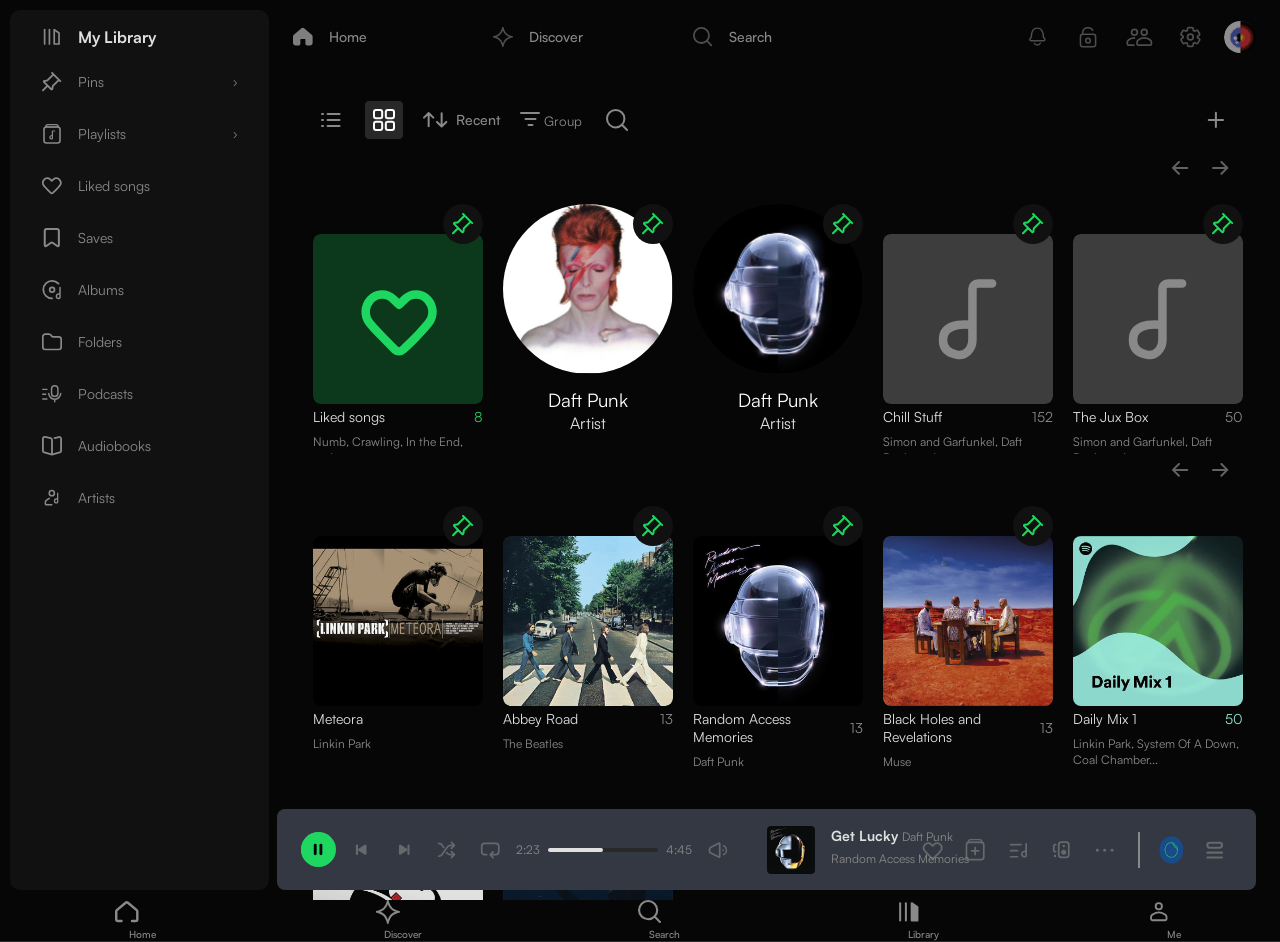
==== commit e069bce0: "refactor: add html link" ====
--- a/html/library.html
+++ b/html/library.html
@@ -1119,9 +1119,11 @@
     <label for="player-popup" class="player-left">
       <img src="../assets/images/get-lucky.png" alt="Get Lucky" class="player-cover">
       <div class="player-track">
-        <span class="player-track__title">Get Lucky</span>
-        <span class="player-track__artist">Daft Punk</span>
-        <span class="player-track__album">Random Access Memories</span>
+        <a href="song.html">
+          <span class="player-track__title">Get Lucky</span>
+          <span class="player-track__artist">Daft Punk</span>
+          <span class="player-track__album">Random Access Memories</span>
+        </a>
       </div>
     </label>
 
--- a/css/main.css
+++ b/css/main.css
@@ -1014,10 +1014,12 @@
 
 .search_card-wrapper {
   display: flex;
+  align-items: flex-start;
   margin: 24px;
   gap: 30px;
   overflow-x: auto;
   overflow-y: hidden;
+  padding: 20px;
 }
 .search_card-wrapper::-webkit-scrollbar {
   display: none;
@@ -1057,23 +1059,18 @@
   opacity: 1;
 }
 
+.recent {
+  margin-top: -10px;
+}
+.recent .x-mark {
+  top: 10px;
+  right: -10px;
+}
+
 .search_card-banner {
   width: 100%;
   height: 170px;
   border-radius: 50%;
-  -o-object-fit: cover;
-     object-fit: cover;
-  transition: box-shadow 0.3s ease;
-}
-
-.search_card-rectangle {
-  position: absolute;
-  top: 10px;
-  left: 0;
-  width: 170px;
-  height: 170px;
-  border-radius: 8px;
-  border: 1px solid black;
   -o-object-fit: cover;
      object-fit: cover;
   transition: box-shadow 0.3s ease;
@@ -1097,26 +1094,6 @@
   opacity: 1;
 }
 
-.hover-square {
-  position: absolute;
-  top: 10px;
-  left: 10px;
-  width: 145px;
-  height: 170px;
-  border-radius: 8px;
-  background-color: rgba(98, 120, 177, 0.3);
-  transition: opacity 0.3s ease;
-  z-index: 0;
-}
-
-.search_card-title-rec {
-  position: absolute;
-  bottom: 0;
-  left: 0;
-  z-index: 1;
-  padding: 0 4px;
-}
-
 .search_card-title {
   margin-top: 13px;
   text-align: center;
@@ -1163,6 +1140,9 @@
   color: #FFFFFF;
   cursor: pointer;
   padding: 4px;
+  width: 32px;
+  height: 32px;
+  font-size: 20px;
   opacity: 0.7;
   transition: opacity 0.2s ease;
 }
@@ -1287,7 +1267,7 @@
     opacity: 1;
   }
 }
-@media (max-width: 768px) { /* 390px-ის ნაცვლად ჯობია 768px გამოვიყენოთ, რომ ყველა მობილური მოიცვას */
+@media (max-width: 768px) {
   .section-cards {
     display: grid;
     grid-template-columns: repeat(2, 1fr);
@@ -1297,7 +1277,7 @@
     flex-wrap: wrap;
   }
   .card_2-wrapper {
-    width: 100%; /* მნიშვნელოვანია: იკავებს გრიდის 1 სვეტის სრულ სიგანეს */
+    width: 100%;
     height: 100px;
   }
   .card_2-banner {
@@ -1536,16 +1516,26 @@
   -o-object-fit: cover;
      object-fit: cover;
 }
+.song-table .song_banner .song_title {
+  min-width: 0;
+  overflow: hidden;
+}
 .song-table .song_banner .song_title h3 {
   color: #FFFFFF;
   margin: 0;
   font-size: 16px;
   font-weight: 500;
+  white-space: nowrap;
+  overflow: hidden;
+  text-overflow: ellipsis;
 }
 .song-table .song_banner .song_title p {
   margin: 4px 0 0 0;
   font-size: 13px;
   color: #898989;
+  white-space: nowrap;
+  overflow: hidden;
+  text-overflow: ellipsis;
 }
 .song-table .duration-content {
   display: flex;
@@ -2001,10 +1991,6 @@
   flex-shrink: 0;
 }
 
-.home-card {
-  margin-top: -5px;
-}
-
 .library-scroll {
   display: flex;
   justify-content: flex-end;
@@ -2347,40 +2333,40 @@
   .library_cards-wrapper,
   .search_card-wrapper,
   .cards-wrapper {
-    gap: 12px !important;
-    padding: 12px 16px !important;
+    gap: 12px;
+    padding: 12px 16px;
   }
   .search_card,
   .search_card-square,
   .card_wrapper,
   .card_wrapper.home-card {
-    width: 141px !important;
-    height: 220px !important;
-    margin-top: 0 !important;
-    margin-right: 0 !important;
+    width: 141px;
+    height: 220px;
+    margin-top: 0;
+    margin-right: 0;
   }
   .search_card-banner {
-    width: 141px !important;
-    height: 141px !important;
-    border-radius: 50% !important;
-    -o-object-fit: cover !important;
-       object-fit: cover !important;
-    margin: 0 auto !important;
+    width: 141px;
+    height: 141px;
+    border-radius: 50%;
+    -o-object-fit: cover;
+       object-fit: cover;
+    margin: 0 auto;
   }
   .x-mark {
-    display: flex !important;
-    width: 28px !important;
-    height: 28px !important;
+    display: flex;
+    width: 28px;
+    height: 28px;
     top: 5px !important;
-    right: 5px !important;
-    opacity: 1 !important;
-    visibility: visible !important;
-    z-index: 10 !important;
+    right: 0px !important;
+    opacity: 1;
+    visibility: visible;
+    z-index: 10;
   }
   .x-mark img {
-    width: 14px !important;
-    height: auto !important;
-    display: block !important;
+    width: 14px;
+    height: auto;
+    display: block;
   }
 }
 .filters-sticky-header {
@@ -2787,4 +2773,163 @@
   color: #1ed760;
   font-weight: bold;
   font-size: 10px;
+}
+
+.main-sec-wrapper {
+  height: 100vh;
+  background-color: rgba(138, 157, 187, 0.1803921569);
+}
+
+.main-top-wrapper {
+  display: flex;
+}
+
+.song-cover {
+  height: 335px;
+  width: 335px;
+  overflow: hidden;
+  margin: 30px;
+  margin-bottom: 20px;
+  margin-left: 50px;
+  margin-right: 40px;
+}
+.song-cover img {
+  width: 100%;
+  height: 100%;
+  -o-object-fit: cover;
+     object-fit: cover;
+  display: block;
+}
+
+span {
+  display: inline-block;
+}
+
+.song-details-wrapper {
+  margin-top: 17px;
+  margin-left: 10px;
+}
+.song-details-wrapper .song-title {
+  font-family: "Satoshi", "Helvetica Neue", Arial, sans-serif;
+  font-size: 33px;
+  width: 590px;
+}
+
+.song-details {
+  margin-top: 13px;
+  margin-bottom: 13px;
+  display: flex;
+  align-items: center;
+  gap: 12px;
+  font-size: 13px;
+}
+
+.song-details img {
+  width: 15px;
+  height: 15px;
+}
+
+.song-details span,
+.song-details a {
+  white-space: nowrap;
+}
+
+.song-icons {
+  display: flex;
+  flex-direction: row;
+  width: 100px;
+  gap: 10px;
+}
+.song-icons button img {
+  width: 30px;
+}
+
+.player-btn {
+  width: 35px;
+  height: 35px;
+}
+
+.genres {
+  display: flex;
+  flex-direction: row;
+  gap: 18px;
+  margin-top: 12px;
+  margin-bottom: 12px;
+}
+.genres h3 {
+  border: 1px solid rgba(255, 255, 255, 0.2);
+  border-radius: 999px;
+  padding: 6px 14px;
+  font-size: 13px;
+  color: #ccc;
+  background: transparent;
+}
+
+.similar-wrapper .similar-text {
+  display: flex;
+  flex-direction: row;
+}
+.similar-wrapper .similar-text h4 {
+  font-size: 15px;
+  font-weight: 350;
+  margin-bottom: 2px;
+  color: #e0e0e0;
+}
+.similar-wrapper .similar-text h5 {
+  font-size: 13px;
+  font-weight: 300;
+  color: #898989;
+}
+.similar-wrapper img {
+  width: 36px;
+  height: 36px;
+  border-radius: 50%;
+  -o-object-fit: cover;
+     object-fit: cover;
+  margin-right: 17px;
+  margin-bottom: 10px;
+}
+
+.main-bottom-wrapper {
+  margin-top: 12px;
+}
+
+.bottom-nav {
+  display: flex;
+  flex-direction: row;
+  display: flex;
+  border-bottom: 1px solid rgba(255, 255, 255, 0.15);
+}
+.bottom-nav span {
+  margin-left: 30px;
+  color: #898989;
+}
+.bottom-nav .first-bot-nav {
+  margin-left: 50px;
+  border-bottom: 2px solid #1db954;
+  color: white;
+}
+
+.bottom-icn {
+  display: inline-block;
+  display: flex;
+  flex-direction: row;
+  justify-content: flex-start;
+}
+.bottom-icn img {
+  display: inline-block;
+}
+.bottom-icn .button-icon {
+  width: 38px;
+  margin-left: 50px;
+  margin-right: 150px;
+}
+.bottom-icn .lyrics {
+  margin-top: 12px;
+  width: 600px;
+}
+
+.bottom-icons-aside {
+  display: flex;
+  flex-direction: column;
 }/*# sourceMappingURL=main.css.map */
